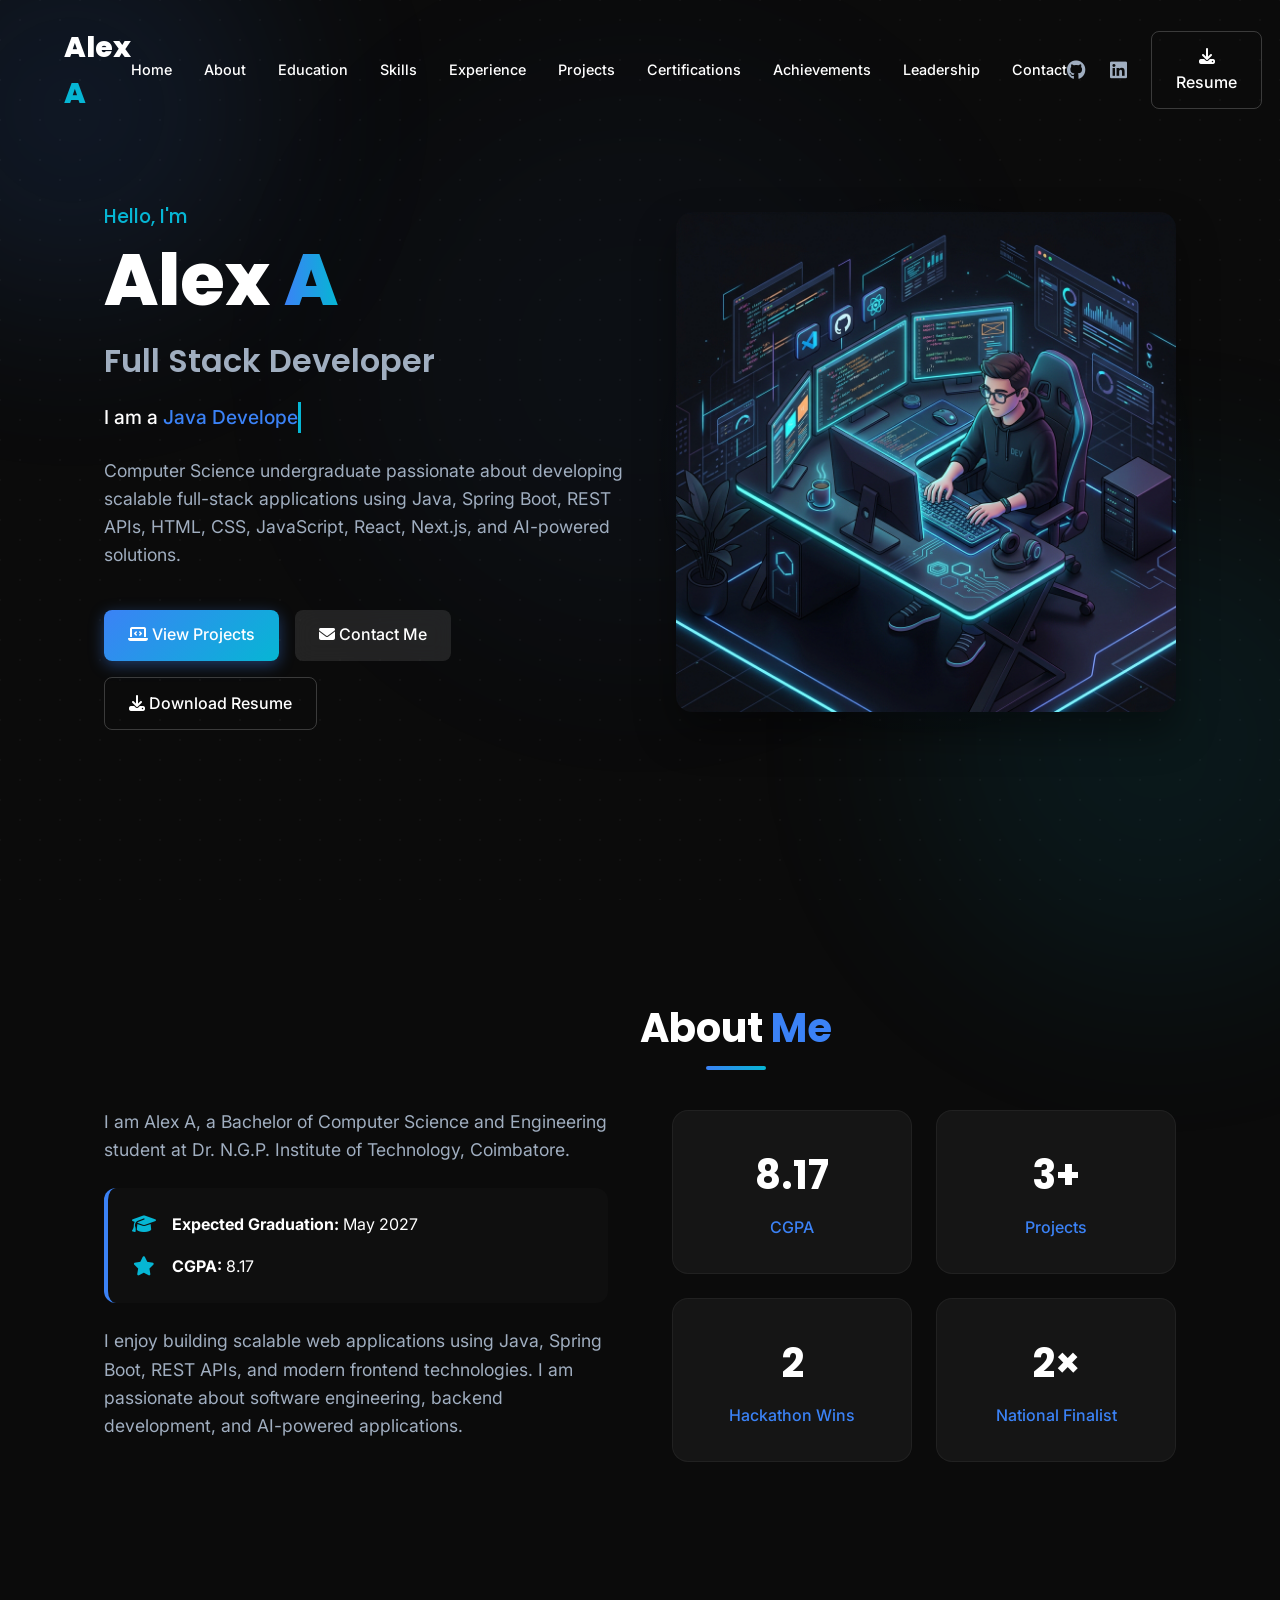
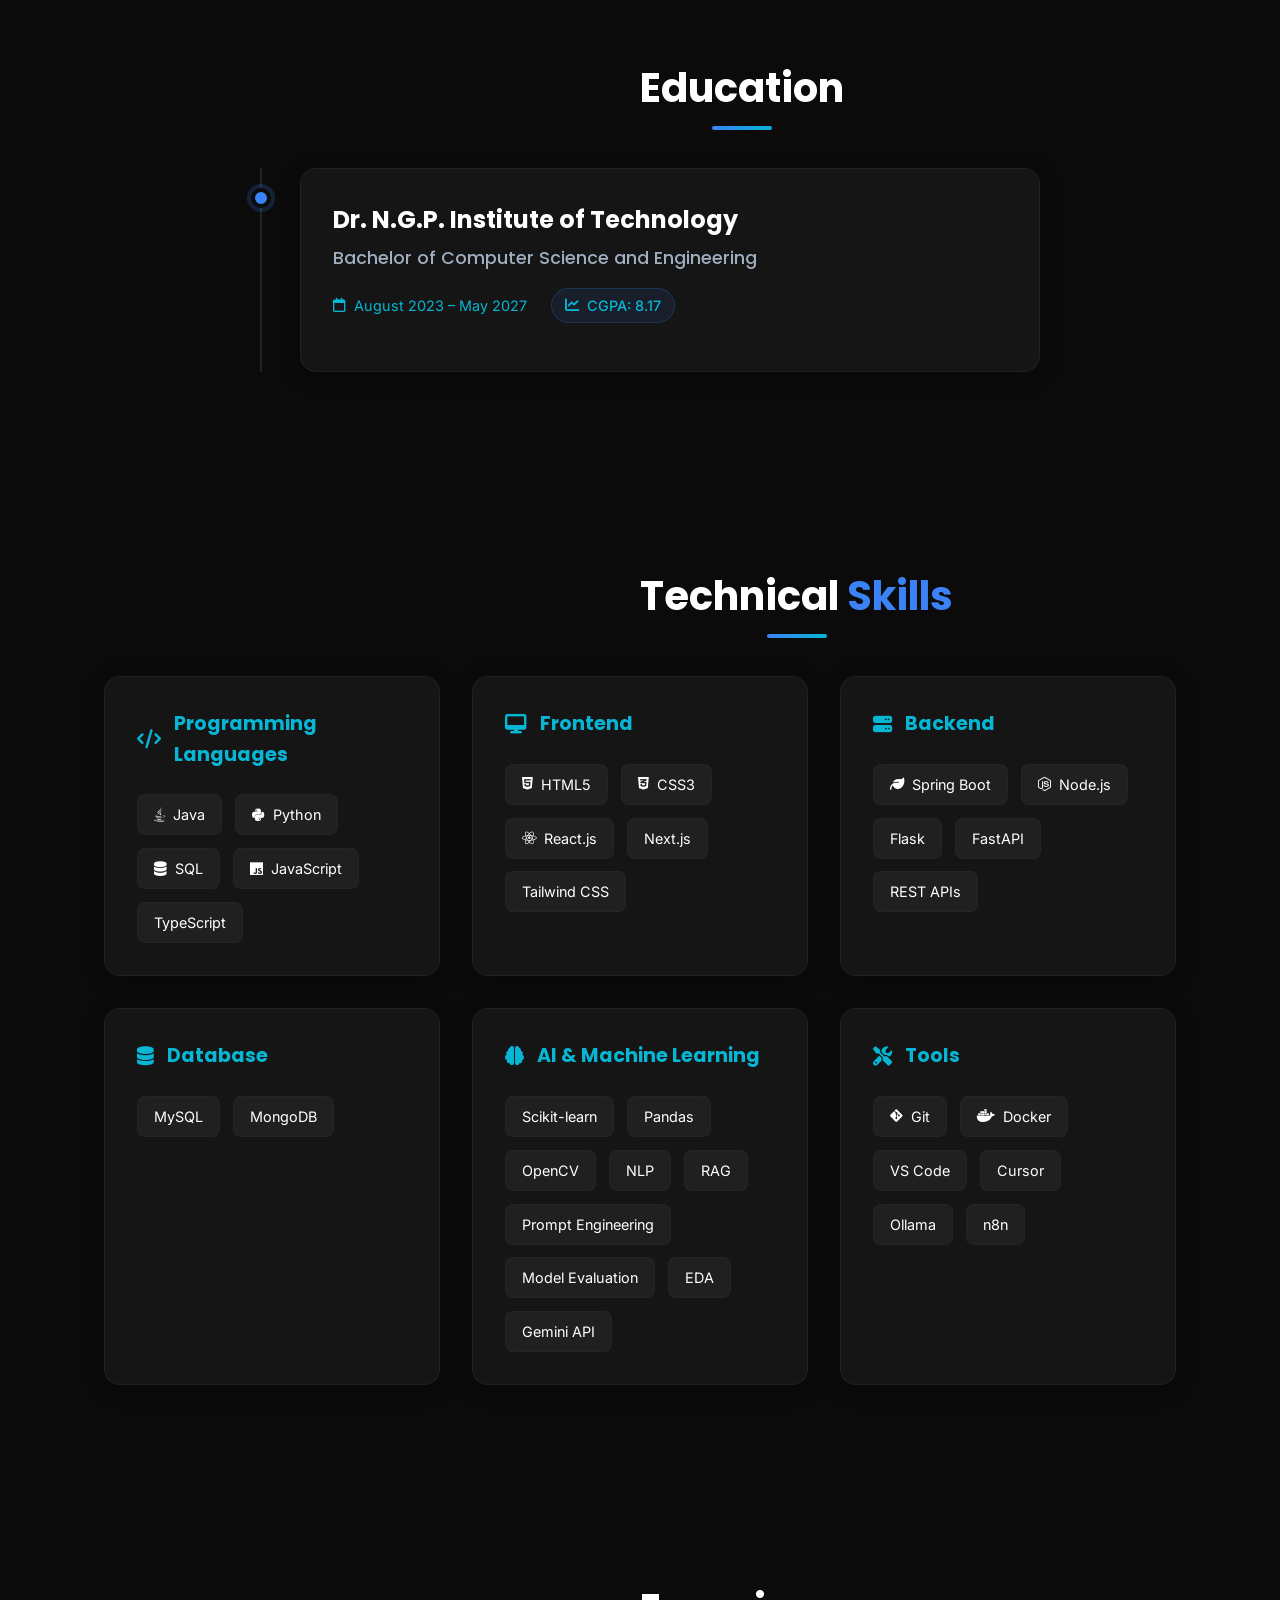
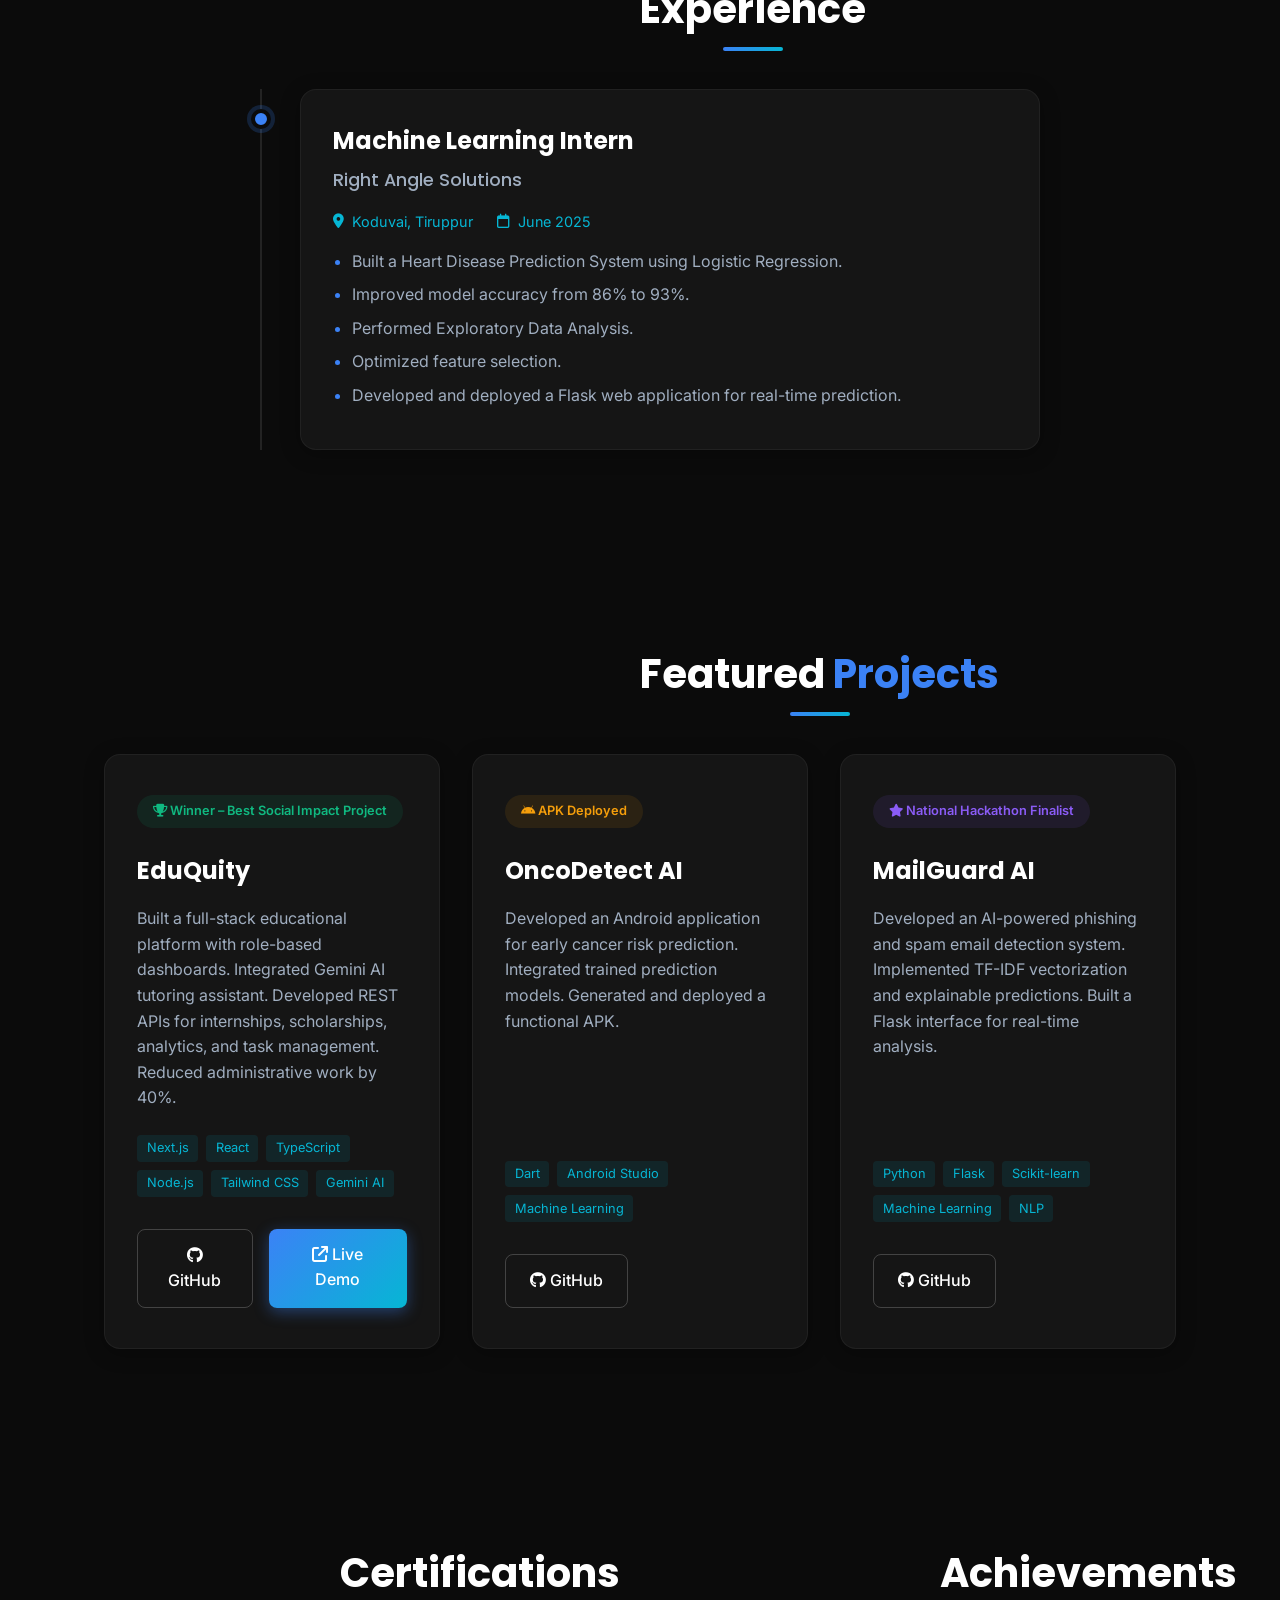
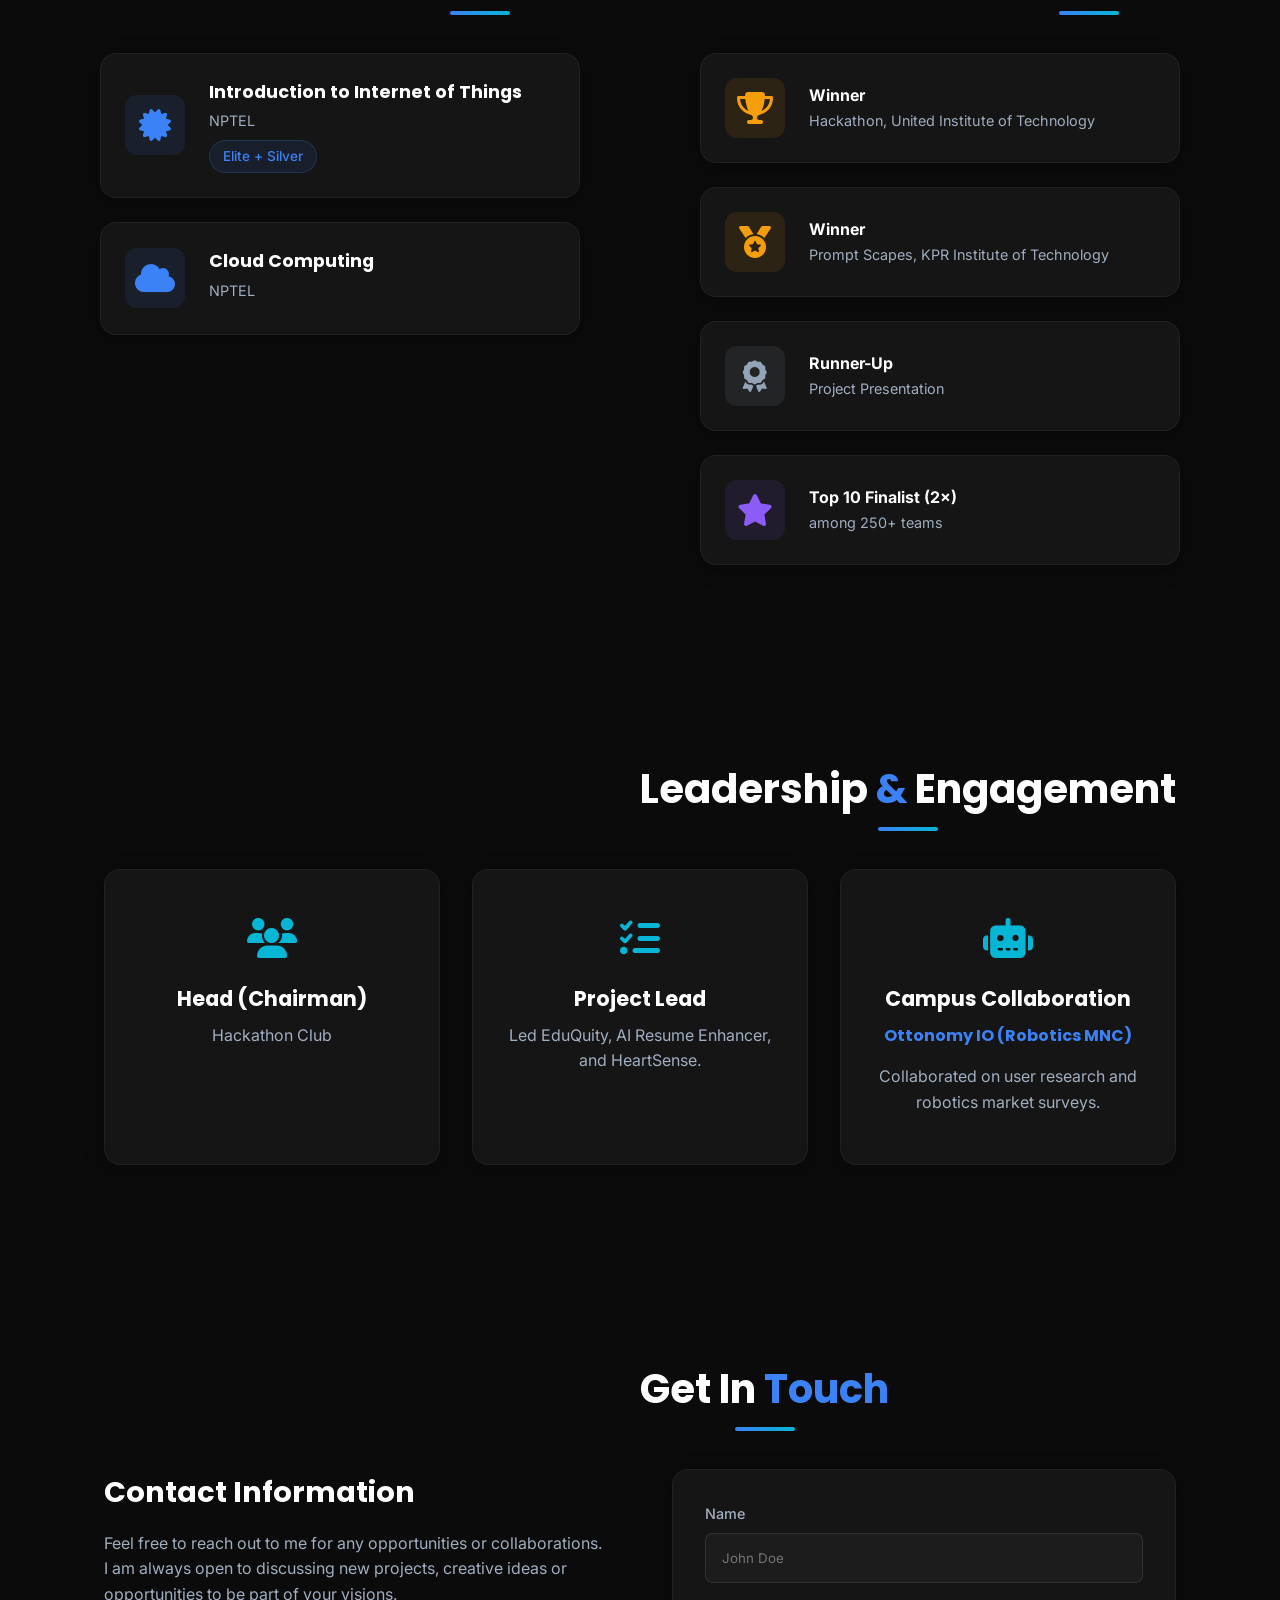
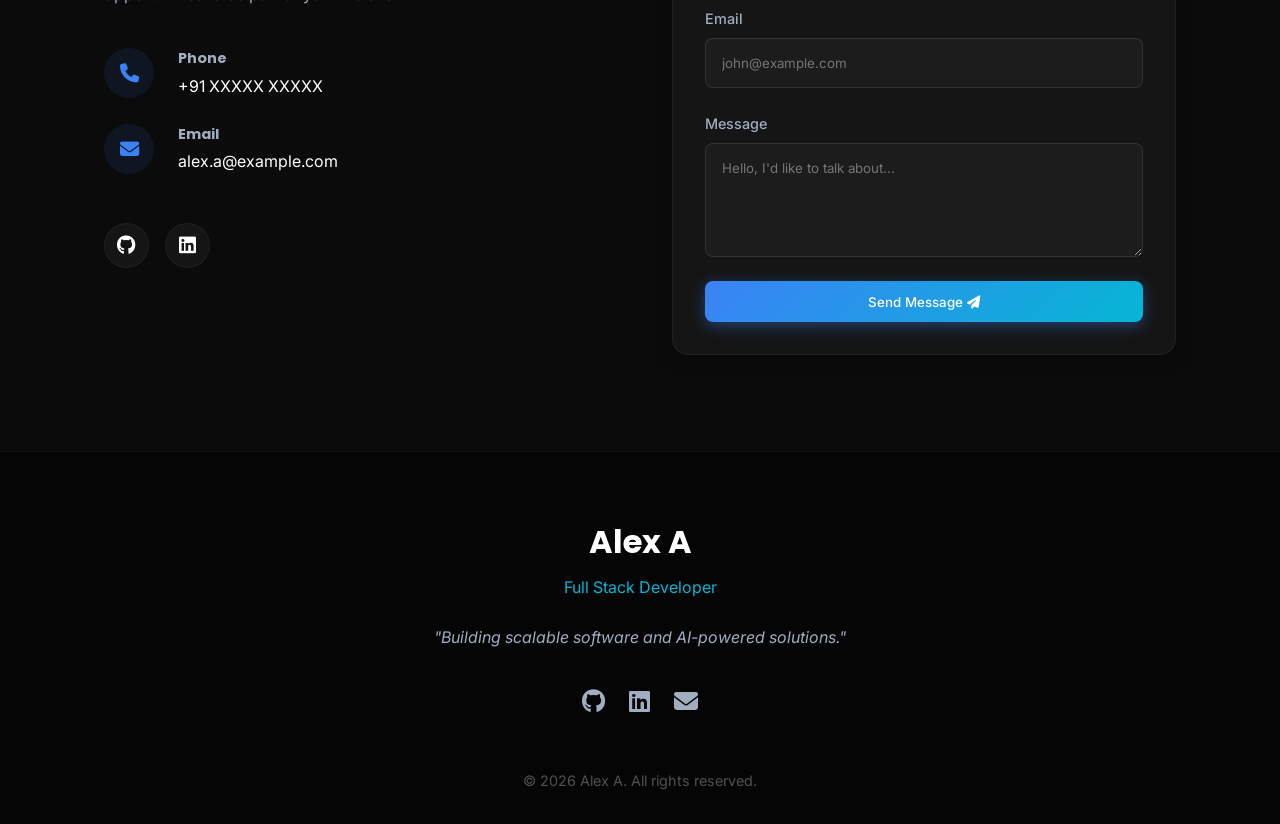
==== index.html @ 1a12ff81 "Initial commit" ====
<!DOCTYPE html>
<html lang="en">
<head>
    <meta charset="UTF-8">
    <meta name="viewport" content="width=device-width, initial-scale=1.0">
    <title>Alex A | Full Stack Developer</title>
    <!-- Google Fonts -->
    <link rel="preconnect" href="https://fonts.googleapis.com">
    <link rel="preconnect" href="https://fonts.gstatic.com" crossorigin>
    <link href="https://fonts.googleapis.com/css2?family=Inter:wght@300;400;500;600;700&family=Poppins:wght@400;500;600;700;800&display=swap" rel="stylesheet">
    <!-- Font Awesome -->
    <link rel="stylesheet" href="https://cdnjs.cloudflare.com/ajax/libs/font-awesome/6.4.0/css/all.min.css">
    <!-- Custom CSS -->
    <link rel="stylesheet" href="style.css">
</head>
<body>
    <div class="bg-pattern"></div>
    <div class="glow-circle glow-1"></div>
    <div class="glow-circle glow-2"></div>
    <div class="glow-circle glow-3"></div>

    <!-- Navigation Bar -->
    <nav class="navbar">
        <div class="nav-container">
            <a href="#home" class="logo">Alex <span>A</span></a>
            <ul class="nav-links">
                <li><a href="#home">Home</a></li>
                <li><a href="#about">About</a></li>
                <li><a href="#education">Education</a></li>
                <li><a href="#skills">Skills</a></li>
                <li><a href="#experience">Experience</a></li>
                <li><a href="#projects">Projects</a></li>
                <li><a href="#certifications">Certifications</a></li>
                <li><a href="#achievements">Achievements</a></li>
                <li><a href="#leadership">Leadership</a></li>
                <li><a href="#contact">Contact</a></li>
            </ul>
            <div class="nav-right">
                <a href="#" class="icon-link"><i class="fa-brands fa-github"></i></a>
                <a href="#" class="icon-link"><i class="fa-brands fa-linkedin"></i></a>
                <a href="#" class="btn btn-outline nav-btn"><i class="fa-solid fa-download"></i> Resume</a>
                <div class="menu-toggle"><i class="fa-solid fa-bars"></i></div>
            </div>
        </div>
    </nav>

    <!-- Mobile Menu Overlay -->
    <div class="mobile-menu">
        <div class="close-menu"><i class="fa-solid fa-xmark"></i></div>
        <ul class="mobile-links">
            <!-- populated by JS -->
        </ul>
    </div>

    <main>
        <!-- Hero Section -->
        <section id="home" class="hero">
            <div class="hero-content reveal">
                <h3 class="hero-greeting">Hello, I'm</h3>
                <h1 class="hero-name">Alex <span>A</span></h1>
                <h2 class="subtitle">Full Stack Developer</h2>
                <div class="typewriter">
                    I am a <span class="typed-text"></span><span class="cursor">&nbsp;</span>
                </div>
                <p class="intro">
                    Computer Science undergraduate passionate about developing scalable full-stack applications using Java, Spring Boot, REST APIs, HTML, CSS, JavaScript, React, Next.js, and AI-powered solutions.
                </p>
                <div class="hero-buttons">
                    <a href="#projects" class="btn btn-primary"><i class="fa-solid fa-laptop-code"></i> View Projects</a>
                    <a href="#contact" class="btn btn-secondary"><i class="fa-solid fa-envelope"></i> Contact Me</a>
                    <a href="#" class="btn btn-outline mobile-hide"><i class="fa-solid fa-download"></i> Download Resume</a>
                </div>
            </div>
            <div class="hero-image reveal reveal-right">
                <div class="img-wrapper">
                    <img src="assets/hero-illustration.png" alt="Developer Illustration">
                </div>
            </div>
        </section>

        <!-- About Me Section -->
        <section id="about" class="about">
            <h2 class="section-title reveal">About <span>Me</span></h2>
            <div class="about-container">
                <div class="about-text reveal reveal-left">
                    <p>I am Alex A, a Bachelor of Computer Science and Engineering student at Dr. N.G.P. Institute of Technology, Coimbatore.</p>
                    <div class="about-details">
                        <div class="detail-item">
                            <i class="fa-solid fa-graduation-cap"></i>
                            <div>
                                <strong>Expected Graduation:</strong>
                                <span>May 2027</span>
                            </div>
                        </div>
                        <div class="detail-item">
                            <i class="fa-solid fa-star"></i>
                            <div>
                                <strong>CGPA:</strong>
                                <span>8.17</span>
                            </div>
                        </div>
                    </div>
                    <p>I enjoy building scalable web applications using Java, Spring Boot, REST APIs, and modern frontend technologies. I am passionate about software engineering, backend development, and AI-powered applications.</p>
                </div>
                <div class="about-stats reveal reveal-right">
                    <div class="stat-card">
                        <h3>8.17</h3>
                        <p>CGPA</p>
                    </div>
                    <div class="stat-card">
                        <h3>3+</h3>
                        <p>Projects</p>
                    </div>
                    <div class="stat-card">
                        <h3>2</h3>
                        <p>Hackathon Wins</p>
                    </div>
                    <div class="stat-card">
                        <h3>2×</h3>
                        <p>National Finalist</p>
                    </div>
                </div>
            </div>
        </section>

        <!-- Education Section -->
        <section id="education" class="education">
            <h2 class="section-title reveal">Education</h2>
            <div class="timeline reveal">
                <div class="timeline-item">
                    <div class="timeline-dot"></div>
                    <div class="timeline-content card">
                        <h3>Dr. N.G.P. Institute of Technology</h3>
                        <h4>Bachelor of Computer Science and Engineering</h4>
                        <div class="timeline-meta">
                            <p class="date"><i class="fa-regular fa-calendar"></i> August 2023 – May 2027</p>
                            <p class="cgpa badge"><i class="fa-solid fa-chart-line"></i> CGPA: 8.17</p>
                        </div>
                    </div>
                </div>
            </div>
        </section>

        <!-- Skills Section -->
        <section id="skills" class="skills">
            <h2 class="section-title reveal">Technical <span>Skills</span></h2>
            <div class="skills-grid">
                <div class="skill-category card reveal">
                    <h3><i class="fa-solid fa-code"></i> Programming Languages</h3>
                    <div class="skill-tags">
                        <span><i class="fa-brands fa-java"></i> Java</span>
                        <span><i class="fa-brands fa-python"></i> Python</span>
                        <span><i class="fa-solid fa-database"></i> SQL</span>
                        <span><i class="fa-brands fa-js"></i> JavaScript</span>
                        <span>TypeScript</span>
                    </div>
                </div>
                <div class="skill-category card reveal">
                    <h3><i class="fa-solid fa-desktop"></i> Frontend</h3>
                    <div class="skill-tags">
                        <span><i class="fa-brands fa-html5"></i> HTML5</span>
                        <span><i class="fa-brands fa-css3-alt"></i> CSS3</span>
                        <span><i class="fa-brands fa-react"></i> React.js</span>
                        <span>Next.js</span>
                        <span>Tailwind CSS</span>
                    </div>
                </div>
                <div class="skill-category card reveal">
                    <h3><i class="fa-solid fa-server"></i> Backend</h3>
                    <div class="skill-tags">
                        <span><i class="fa-solid fa-leaf"></i> Spring Boot</span>
                        <span><i class="fa-brands fa-node-js"></i> Node.js</span>
                        <span>Flask</span>
                        <span>FastAPI</span>
                        <span>REST APIs</span>
                    </div>
                </div>
                <div class="skill-category card reveal">
                    <h3><i class="fa-solid fa-database"></i> Database</h3>
                    <div class="skill-tags">
                        <span>MySQL</span>
                        <span>MongoDB</span>
                    </div>
                </div>
                <div class="skill-category card reveal">
                    <h3><i class="fa-solid fa-brain"></i> AI & Machine Learning</h3>
                    <div class="skill-tags">
                        <span>Scikit-learn</span>
                        <span>Pandas</span>
                        <span>OpenCV</span>
                        <span>NLP</span>
                        <span>RAG</span>
                        <span>Prompt Engineering</span>
                        <span>Model Evaluation</span>
                        <span>EDA</span>
                        <span>Gemini API</span>
                    </div>
                </div>
                <div class="skill-category card reveal">
                    <h3><i class="fa-solid fa-screwdriver-wrench"></i> Tools</h3>
                    <div class="skill-tags">
                        <span><i class="fa-brands fa-git-alt"></i> Git</span>
                        <span><i class="fa-brands fa-docker"></i> Docker</span>
                        <span>VS Code</span>
                        <span>Cursor</span>
                        <span>Ollama</span>
                        <span>n8n</span>
                    </div>
                </div>
            </div>
        </section>

        <!-- Experience Section -->
        <section id="experience" class="experience">
            <h2 class="section-title reveal">Experience</h2>
            <div class="timeline reveal">
                <div class="timeline-item">
                    <div class="timeline-dot"></div>
                    <div class="timeline-content card">
                        <h3>Machine Learning Intern</h3>
                        <h4>Right Angle Solutions</h4>
                        <div class="timeline-meta">
                            <p class="location"><i class="fa-solid fa-location-dot"></i> Koduvai, Tiruppur</p>
                            <p class="date"><i class="fa-regular fa-calendar"></i> June 2025</p>
                        </div>
                        <ul class="responsibilities">
                            <li>Built a Heart Disease Prediction System using Logistic Regression.</li>
                            <li>Improved model accuracy from 86% to 93%.</li>
                            <li>Performed Exploratory Data Analysis.</li>
                            <li>Optimized feature selection.</li>
                            <li>Developed and deployed a Flask web application for real-time prediction.</li>
                        </ul>
                    </div>
                </div>
            </div>
        </section>

        <!-- Projects Section -->
        <section id="projects" class="projects">
            <h2 class="section-title reveal">Featured <span>Projects</span></h2>
            <div class="projects-grid">
                <!-- Project 1 -->
                <div class="project-card card reveal">
                    <div class="project-badge"><i class="fa-solid fa-trophy"></i> Winner – Best Social Impact Project</div>
                    <div class="project-content">
                        <h3>EduQuity</h3>
                        <p class="project-desc">Built a full-stack educational platform with role-based dashboards. Integrated Gemini AI tutoring assistant. Developed REST APIs for internships, scholarships, analytics, and task management. Reduced administrative work by 40%.</p>
                        <div class="tech-stack">
                            <span>Next.js</span><span>React</span><span>TypeScript</span><span>Node.js</span><span>Tailwind CSS</span><span>Gemini AI</span>
                        </div>
                        <div class="project-links">
                            <a href="#" class="btn btn-outline"><i class="fa-brands fa-github"></i> GitHub</a>
                            <a href="#" class="btn btn-primary"><i class="fa-solid fa-arrow-up-right-from-square"></i> Live Demo</a>
                        </div>
                    </div>
                </div>
                <!-- Project 2 -->
                <div class="project-card card reveal">
                    <div class="project-badge badge-alt"><i class="fa-brands fa-android"></i> APK Deployed</div>
                    <div class="project-content">
                        <h3>OncoDetect AI</h3>
                        <p class="project-desc">Developed an Android application for early cancer risk prediction. Integrated trained prediction models. Generated and deployed a functional APK.</p>
                        <div class="tech-stack">
                            <span>Dart</span><span>Android Studio</span><span>Machine Learning</span>
                        </div>
                        <div class="project-links">
                            <a href="#" class="btn btn-outline"><i class="fa-brands fa-github"></i> GitHub</a>
                        </div>
                    </div>
                </div>
                <!-- Project 3 -->
                <div class="project-card card reveal">
                    <div class="project-badge badge-alt2"><i class="fa-solid fa-star"></i> National Hackathon Finalist</div>
                    <div class="project-content">
                        <h3>MailGuard AI</h3>
                        <p class="project-desc">Developed an AI-powered phishing and spam email detection system. Implemented TF-IDF vectorization and explainable predictions. Built a Flask interface for real-time analysis.</p>
                        <div class="tech-stack">
                            <span>Python</span><span>Flask</span><span>Scikit-learn</span><span>Machine Learning</span><span>NLP</span>
                        </div>
                        <div class="project-links">
                            <a href="#" class="btn btn-outline"><i class="fa-brands fa-github"></i> GitHub</a>
                        </div>
                    </div>
                </div>
            </div>
        </section>

        <div class="two-col-section">
            <!-- Certifications Section -->
            <section id="certifications" class="certifications half-width">
                <h2 class="section-title reveal">Certifications</h2>
                <div class="cert-list reveal">
                    <div class="cert-card card">
                        <i class="fa-solid fa-certificate cert-icon"></i>
                        <div class="cert-info">
                            <h3>Introduction to Internet of Things</h3>
                            <p>NPTEL</p>
                            <span class="badge badge-silver">Elite + Silver</span>
                        </div>
                    </div>
                    <div class="cert-card card">
                        <i class="fa-solid fa-cloud cert-icon"></i>
                        <div class="cert-info">
                            <h3>Cloud Computing</h3>
                            <p>NPTEL</p>
                        </div>
                    </div>
                </div>
            </section>

            <!-- Achievements Section -->
            <section id="achievements" class="achievements half-width">
                <h2 class="section-title reveal">Achievements</h2>
                <div class="achieve-list reveal">
                    <div class="achieve-item card">
                        <i class="fa-solid fa-trophy achieve-icon win"></i>
                        <div>
                            <p><strong>Winner</strong></p>
                            <p class="text-sm">Hackathon, United Institute of Technology</p>
                        </div>
                    </div>
                    <div class="achieve-item card">
                        <i class="fa-solid fa-medal achieve-icon win"></i>
                        <div>
                            <p><strong>Winner</strong></p>
                            <p class="text-sm">Prompt Scapes, KPR Institute of Technology</p>
                        </div>
                    </div>
                    <div class="achieve-item card">
                        <i class="fa-solid fa-award achieve-icon runner"></i>
                        <div>
                            <p><strong>Runner-Up</strong></p>
                            <p class="text-sm">Project Presentation</p>
                        </div>
                    </div>
                    <div class="achieve-item card">
                        <i class="fa-solid fa-star achieve-icon finalist"></i>
                        <div>
                            <p><strong>Top 10 Finalist (2×)</strong></p>
                            <p class="text-sm">among 250+ teams</p>
                        </div>
                    </div>
                </div>
            </section>
        </div>

        <!-- Leadership Section -->
        <section id="leadership" class="leadership">
            <h2 class="section-title reveal">Leadership <span>&</span> Engagement</h2>
            <div class="leadership-grid">
                <div class="lead-card card reveal">
                    <i class="fa-solid fa-users lead-icon"></i>
                    <h3>Head (Chairman)</h3>
                    <p>Hackathon Club</p>
                </div>
                <div class="lead-card card reveal">
                    <i class="fa-solid fa-list-check lead-icon"></i>
                    <h3>Project Lead</h3>
                    <p>Led EduQuity, AI Resume Enhancer, and HeartSense.</p>
                </div>
                <div class="lead-card card reveal">
                    <i class="fa-solid fa-robot lead-icon"></i>
                    <h3>Campus Collaboration</h3>
                    <h4>Ottonomy IO (Robotics MNC)</h4>
                    <p>Collaborated on user research and robotics market surveys.</p>
                </div>
            </div>
        </section>

        <!-- Contact Section -->
        <section id="contact" class="contact">
            <h2 class="section-title reveal">Get In <span>Touch</span></h2>
            <div class="contact-container">
                <div class="contact-info reveal reveal-left">
                    <h3>Contact Information</h3>
                    <p>Feel free to reach out to me for any opportunities or collaborations. I am always open to discussing new projects, creative ideas or opportunities to be part of your visions.</p>
                    <div class="info-item">
                        <div class="info-icon"><i class="fa-solid fa-phone"></i></div>
                        <div>
                            <h4>Phone</h4>
                            <span>+91 XXXXX XXXXX</span>
                        </div>
                    </div>
                    <div class="info-item">
                        <div class="info-icon"><i class="fa-solid fa-envelope"></i></div>
                        <div>
                            <h4>Email</h4>
                            <span>alex.a@example.com</span>
                        </div>
                    </div>
                    <div class="contact-socials">
                        <a href="#" class="social-btn"><i class="fa-brands fa-github"></i></a>
                        <a href="#" class="social-btn"><i class="fa-brands fa-linkedin"></i></a>
                    </div>
                </div>
                <div class="contact-form-container card reveal reveal-right">
                    <form class="contact-form">
                        <div class="form-group">
                            <label for="name">Name</label>
                            <input type="text" id="name" required placeholder="John Doe">
                        </div>
                        <div class="form-group">
                            <label for="email">Email</label>
                            <input type="email" id="email" required placeholder="john@example.com">
                        </div>
                        <div class="form-group">
                            <label for="message">Message</label>
                            <textarea id="message" rows="5" required placeholder="Hello, I'd like to talk about..."></textarea>
                        </div>
                        <button type="submit" class="btn btn-primary btn-submit" style="width: 100%;">Send Message <i class="fa-solid fa-paper-plane"></i></button>
                    </form>
                </div>
            </div>
        </section>
    </main>

    <!-- Footer -->
    <footer>
        <div class="footer-content">
            <h3>Alex A</h3>
            <p class="footer-subtitle">Full Stack Developer</p>
            <p class="footer-quote">"Building scalable software and AI-powered solutions."</p>
            <div class="footer-socials">
                <a href="#"><i class="fa-brands fa-github"></i></a>
                <a href="#"><i class="fa-brands fa-linkedin"></i></a>
                <a href="#"><i class="fa-solid fa-envelope"></i></a>
            </div>
            <p class="copyright">&copy; 2026 Alex A. All rights reserved.</p>
        </div>
    </footer>

    <script src="script.js"></script>
</body>
</html>
---- style.css ----
/* style.css */
:root {
    --bg-dark: #0B0B0B;
    --bg-card: #151515;
    --bg-glass: rgba(21, 21, 21, 0.7);
    --text-primary: #FFFFFF;
    --text-secondary: #A0AEC0;
    --accent-blue: #3B82F6;
    --accent-blue-hover: #2563EB;
    --accent-cyan: #06B6D4;
    --accent-cyan-hover: #0891B2;
    --card-radius: 16px;
    --transition: all 0.3s ease;
}

* {
    margin: 0;
    padding: 0;
    box-sizing: border-box;
}

html {
    scroll-behavior: smooth;
    font-family: 'Inter', sans-serif;
}

body {
    background-color: var(--bg-dark);
    color: var(--text-primary);
    overflow-x: hidden;
    line-height: 1.6;
}

h1, h2, h3, h4, h5, h6 {
    font-family: 'Poppins', sans-serif;
}

a {
    text-decoration: none;
    color: inherit;
    transition: var(--transition);
}

ul {
    list-style: none;
}

/* Background Patterns & Glows */
.bg-pattern {
    position: fixed;
    top: 0;
    left: 0;
    width: 100vw;
    height: 100vh;
    background-image: 
        radial-gradient(rgba(255, 255, 255, 0.03) 1px, transparent 1px),
        radial-gradient(rgba(255, 255, 255, 0.03) 1px, transparent 1px);
    background-size: 40px 40px;
    background-position: 0 0, 20px 20px;
    z-index: -2;
    pointer-events: none;
}

.glow-circle {
    position: fixed;
    border-radius: 50%;
    filter: blur(100px);
    z-index: -1;
    pointer-events: none;
    opacity: 0.4;
}

.glow-1 {
    top: -10%;
    left: -10%;
    width: 400px;
    height: 400px;
    background-color: rgba(59, 130, 246, 0.3);
}

.glow-2 {
    bottom: -10%;
    right: -10%;
    width: 500px;
    height: 500px;
    background-color: rgba(6, 182, 212, 0.2);
}

.glow-3 {
    top: 40%;
    left: 50%;
    transform: translate(-50%, -50%);
    width: 600px;
    height: 600px;
    background-color: rgba(59, 130, 246, 0.1);
}

/* Common Classes */
.card {
    background: var(--bg-card);
    border-radius: var(--card-radius);
    padding: 2rem;
    box-shadow: 0 4px 20px rgba(0, 0, 0, 0.3);
    border: 1px solid rgba(255, 255, 255, 0.05);
    transition: var(--transition);
}

.card:hover {
    transform: translateY(-5px);
    border-color: rgba(59, 130, 246, 0.3);
    box-shadow: 0 10px 30px rgba(0, 0, 0, 0.5);
}

.section-title {
    font-size: 2.5rem;
    font-weight: 700;
    margin-bottom: 3rem;
    text-align: center;
    position: relative;
    display: inline-block;
    left: 50%;
    transform: translateX(-50%);
}

.section-title span {
    color: var(--accent-blue);
}

.section-title::after {
    content: '';
    position: absolute;
    bottom: -10px;
    left: 50%;
    transform: translateX(-50%);
    width: 60px;
    height: 4px;
    background: linear-gradient(90deg, var(--accent-blue), var(--accent-cyan));
    border-radius: 2px;
}

section {
    padding: 6rem 5%;
    max-width: 1200px;
    margin: 0 auto;
}

/* Buttons */
.btn {
    display: inline-block;
    padding: 0.8rem 1.5rem;
    border-radius: 8px;
    font-weight: 500;
    font-family: 'Inter', sans-serif;
    cursor: pointer;
    transition: var(--transition);
    border: none;
    outline: none;
    text-align: center;
}

.btn-primary {
    background: linear-gradient(135deg, var(--accent-blue), var(--accent-cyan));
    color: white;
    box-shadow: 0 4px 15px rgba(59, 130, 246, 0.4);
}

.btn-primary:hover {
    background: linear-gradient(135deg, var(--accent-blue-hover), var(--accent-cyan-hover));
    transform: translateY(-2px);
    box-shadow: 0 6px 20px rgba(59, 130, 246, 0.6);
}

.btn-secondary {
    background: rgba(255, 255, 255, 0.1);
    color: white;
    backdrop-filter: blur(10px);
}

.btn-secondary:hover {
    background: rgba(255, 255, 255, 0.2);
    transform: translateY(-2px);
}

.btn-outline {
    background: transparent;
    border: 1px solid rgba(255, 255, 255, 0.2);
    color: white;
}

.btn-outline:hover {
    border-color: var(--accent-blue);
    color: var(--accent-blue);
}

.badge {
    display: inline-block;
    padding: 0.3rem 0.8rem;
    border-radius: 20px;
    font-size: 0.85rem;
    font-weight: 500;
    background: rgba(59, 130, 246, 0.1);
    color: var(--accent-blue);
    border: 1px solid rgba(59, 130, 246, 0.2);
}

/* Navbar */
.navbar {
    position: fixed;
    top: 0;
    width: 100%;
    padding: 1.5rem 5%;
    z-index: 1000;
    transition: var(--transition);
}

.navbar.scrolled {
    background: var(--bg-glass);
    backdrop-filter: blur(10px);
    padding: 1rem 5%;
    border-bottom: 1px solid rgba(255, 255, 255, 0.05);
}

.nav-container {
    max-width: 1200px;
    margin: 0 auto;
    display: flex;
    justify-content: space-between;
    align-items: center;
}

.logo {
    font-size: 1.8rem;
    font-weight: 800;
    font-family: 'Poppins', sans-serif;
}

.logo span {
    color: var(--accent-cyan);
}

.nav-links {
    display: flex;
    gap: 2rem;
}

.nav-links a {
    font-size: 0.9rem;
    font-weight: 500;
    position: relative;
    padding-bottom: 5px;
}

.nav-links a::after {
    content: '';
    position: absolute;
    bottom: 0;
    left: 0;
    width: 0;
    height: 2px;
    background: var(--accent-blue);
    transition: var(--transition);
}

.nav-links a:hover::after {
    width: 100%;
}

.nav-right {
    display: flex;
    align-items: center;
    gap: 1.5rem;
}

.icon-link {
    font-size: 1.2rem;
    color: var(--text-secondary);
}

.icon-link:hover {
    color: var(--text-primary);
}

.menu-toggle {
    display: none;
    font-size: 1.5rem;
    cursor: pointer;
}

.mobile-menu {
    position: fixed;
    top: 0;
    right: -100%;
    width: 300px;
    height: 100vh;
    background: var(--bg-card);
    z-index: 2000;
    padding: 2rem;
    transition: var(--transition);
    border-left: 1px solid rgba(255, 255, 255, 0.05);
    box-shadow: -10px 0 30px rgba(0, 0, 0, 0.5);
}

.mobile-menu.active {
    right: 0;
}

.close-menu {
    font-size: 1.5rem;
    cursor: pointer;
    text-align: right;
    margin-bottom: 2rem;
}

.mobile-links {
    display: flex;
    flex-direction: column;
    gap: 1.5rem;
}

/* Hero Section */
.hero {
    min-height: 100vh;
    display: flex;
    align-items: center;
    justify-content: space-between;
    gap: 2rem;
    padding-top: 8rem;
}

.hero-content {
    flex: 1;
}

.hero-greeting {
    color: var(--accent-cyan);
    font-weight: 500;
    margin-bottom: 0.5rem;
}

.hero-name {
    font-size: 4.5rem;
    font-weight: 800;
    line-height: 1.1;
    margin-bottom: 1rem;
}

.hero-name span {
    background: linear-gradient(90deg, var(--accent-blue), var(--accent-cyan));
    -webkit-background-clip: text;
    -webkit-text-fill-color: transparent;
}

.subtitle {
    font-size: 2rem;
    font-weight: 600;
    color: var(--text-secondary);
    margin-bottom: 1rem;
}

.typewriter {
    font-size: 1.2rem;
    margin-bottom: 1.5rem;
    font-weight: 500;
}

.typed-text {
    color: var(--accent-blue);
}

.cursor {
    display: inline-block;
    width: 3px;
    background-color: var(--accent-cyan);
    animation: blink 1s infinite;
}

.cursor.typing {
    animation: none;
}

@keyframes blink {
    0% { background-color: var(--accent-cyan); }
    49% { background-color: var(--accent-cyan); }
    50% { background-color: transparent; }
    99% { background-color: transparent; }
    100% { background-color: var(--accent-cyan); }
}

.intro {
    color: var(--text-secondary);
    font-size: 1.1rem;
    max-width: 600px;
    margin-bottom: 2.5rem;
}

.hero-buttons {
    display: flex;
    gap: 1rem;
    flex-wrap: wrap;
}

.hero-image {
    flex: 1;
    display: flex;
    justify-content: flex-end;
}

.img-wrapper {
    position: relative;
    width: 100%;
    max-width: 500px;
    animation: float 6s ease-in-out infinite;
}

.img-wrapper::before {
    content: '';
    position: absolute;
    inset: -20px;
    background: radial-gradient(circle, rgba(59, 130, 246, 0.2) 0%, transparent 70%);
    z-index: -1;
    border-radius: 50%;
}

.img-wrapper img {
    width: 100%;
    border-radius: var(--card-radius);
    box-shadow: 0 20px 40px rgba(0, 0, 0, 0.4);
}

@keyframes float {
    0% { transform: translateY(0px); }
    50% { transform: translateY(-20px); }
    100% { transform: translateY(0px); }
}

/* About Section */
.about-container {
    display: grid;
    grid-template-columns: 1fr 1fr;
    gap: 4rem;
    align-items: center;
}

.about-text p {
    color: var(--text-secondary);
    margin-bottom: 1.5rem;
    font-size: 1.1rem;
}

.about-details {
    display: flex;
    flex-direction: column;
    gap: 1rem;
    margin-bottom: 1.5rem;
    background: rgba(255, 255, 255, 0.02);
    padding: 1.5rem;
    border-radius: 12px;
    border-left: 4px solid var(--accent-blue);
}

.detail-item {
    display: flex;
    align-items: center;
    gap: 1rem;
}

.detail-item i {
    color: var(--accent-cyan);
    font-size: 1.2rem;
    width: 24px;
    text-align: center;
}

.about-stats {
    display: grid;
    grid-template-columns: 1fr 1fr;
    gap: 1.5rem;
}

.stat-card {
    background: var(--bg-card);
    padding: 2rem;
    border-radius: var(--card-radius);
    text-align: center;
    border: 1px solid rgba(255, 255, 255, 0.05);
    transition: var(--transition);
}

.stat-card:hover {
    transform: translateY(-5px);
    border-color: rgba(6, 182, 212, 0.3);
    background: linear-gradient(180deg, rgba(21, 21, 21, 1) 0%, rgba(6, 182, 212, 0.05) 100%);
}

.stat-card h3 {
    font-size: 2.5rem;
    font-weight: 700;
    color: var(--text-primary);
    margin-bottom: 0.5rem;
}

.stat-card p {
    color: var(--accent-blue);
    font-weight: 500;
}

/* Timeline (Education & Experience) */
.timeline {
    position: relative;
    max-width: 800px;
    margin: 0 auto;
}

.timeline::before {
    content: '';
    position: absolute;
    top: 0;
    left: 20px;
    height: 100%;
    width: 2px;
    background: rgba(255, 255, 255, 0.1);
}

.timeline-item {
    position: relative;
    padding-left: 60px;
    margin-bottom: 2.5rem;
}

.timeline-item:last-child {
    margin-bottom: 0;
}

.timeline-dot {
    position: absolute;
    top: 20px;
    left: 11px;
    width: 20px;
    height: 20px;
    border-radius: 50%;
    background: var(--accent-blue);
    border: 4px solid var(--bg-dark);
    box-shadow: 0 0 0 4px rgba(59, 130, 246, 0.2);
}

.timeline-content h3 {
    font-size: 1.5rem;
    color: var(--text-primary);
    margin-bottom: 0.3rem;
}

.timeline-content h4 {
    font-size: 1.1rem;
    color: var(--text-secondary);
    font-weight: 500;
    margin-bottom: 1rem;
}

.timeline-meta {
    display: flex;
    gap: 1.5rem;
    margin-bottom: 1rem;
    flex-wrap: wrap;
}

.timeline-meta p {
    color: var(--accent-cyan);
    font-size: 0.9rem;
    display: flex;
    align-items: center;
    gap: 0.5rem;
}

.responsibilities {
    padding-left: 1.2rem;
    color: var(--text-secondary);
}

.responsibilities li {
    margin-bottom: 0.5rem;
    position: relative;
    list-style-type: disc;
}

.responsibilities li::marker {
    color: var(--accent-blue);
}

/* Skills */
.skills-grid {
    display: grid;
    grid-template-columns: repeat(auto-fit, minmax(300px, 1fr));
    gap: 2rem;
}

.skill-category h3 {
    font-size: 1.2rem;
    margin-bottom: 1.5rem;
    display: flex;
    align-items: center;
    gap: 0.8rem;
    color: var(--accent-cyan);
}

.skill-tags {
    display: flex;
    flex-wrap: wrap;
    gap: 0.8rem;
}

.skill-tags span {
    background: rgba(255, 255, 255, 0.05);
    padding: 0.5rem 1rem;
    border-radius: 8px;
    font-size: 0.9rem;
    transition: var(--transition);
    border: 1px solid rgba(255, 255, 255, 0.02);
    display: flex;
    align-items: center;
    gap: 0.5rem;
}

.skill-tags span:hover {
    background: rgba(59, 130, 246, 0.1);
    border-color: rgba(59, 130, 246, 0.3);
    transform: translateY(-2px);
    color: var(--text-primary);
}

/* Projects */
.projects-grid {
    display: grid;
    grid-template-columns: repeat(auto-fit, minmax(320px, 1fr));
    gap: 2rem;
}

.project-card {
    display: flex;
    flex-direction: column;
    padding: 2.5rem 2rem;
    position: relative;
    overflow: hidden;
}

.project-card::before {
    content: '';
    position: absolute;
    top: 0;
    left: 0;
    width: 100%;
    height: 4px;
    background: linear-gradient(90deg, var(--accent-blue), var(--accent-cyan));
    transform: scaleX(0);
    transform-origin: left;
    transition: transform 0.4s ease;
}

.project-card:hover::before {
    transform: scaleX(1);
}

.project-badge {
    display: inline-block;
    padding: 0.4rem 1rem;
    background: rgba(16, 185, 129, 0.1);
    color: #10B981;
    border-radius: 20px;
    font-size: 0.8rem;
    font-weight: 600;
    margin-bottom: 1.5rem;
    align-self: flex-start;
}

.badge-alt {
    background: rgba(245, 158, 11, 0.1);
    color: #F59E0B;
}

.badge-alt2 {
    background: rgba(139, 92, 246, 0.1);
    color: #8B5CF6;
}

.project-content {
    flex: 1;
    display: flex;
    flex-direction: column;
}

.project-content h3 {
    font-size: 1.5rem;
    margin-bottom: 1rem;
}

.project-desc {
    color: var(--text-secondary);
    margin-bottom: 1.5rem;
    flex: 1;
}

.tech-stack {
    display: flex;
    flex-wrap: wrap;
    gap: 0.5rem;
    margin-bottom: 2rem;
}

.tech-stack span {
    font-size: 0.8rem;
    color: var(--accent-cyan);
    background: rgba(6, 182, 212, 0.1);
    padding: 0.2rem 0.6rem;
    border-radius: 4px;
}

.project-links {
    display: flex;
    gap: 1rem;
}

/* Two Column Section */
.two-col-section {
    display: flex;
    flex-wrap: wrap;
    max-width: 1200px;
    margin: 0 auto;
}

.half-width {
    flex: 1;
    min-width: 300px;
}

.cert-list, .achieve-list {
    display: flex;
    flex-direction: column;
    gap: 1.5rem;
}

.cert-card, .achieve-item {
    display: flex;
    align-items: center;
    gap: 1.5rem;
    padding: 1.5rem;
}

.cert-icon, .achieve-icon {
    font-size: 2rem;
    width: 60px;
    height: 60px;
    display: flex;
    align-items: center;
    justify-content: center;
    border-radius: 12px;
    background: rgba(255, 255, 255, 0.03);
}

.cert-icon {
    color: var(--accent-blue);
    background: rgba(59, 130, 246, 0.1);
}

.win { color: #F59E0B; background: rgba(245, 158, 11, 0.1); }
.runner { color: #94A3B8; background: rgba(148, 163, 184, 0.1); }
.finalist { color: #8B5CF6; background: rgba(139, 92, 246, 0.1); }

.cert-info h3 {
    font-size: 1.1rem;
    margin-bottom: 0.2rem;
}

.cert-info p {
    color: var(--text-secondary);
    font-size: 0.9rem;
    margin-bottom: 0.5rem;
}

.text-sm {
    font-size: 0.9rem;
    color: var(--text-secondary);
}

/* Leadership */
.leadership-grid {
    display: grid;
    grid-template-columns: repeat(auto-fit, minmax(280px, 1fr));
    gap: 2rem;
}

.lead-card {
    text-align: center;
    padding: 3rem 2rem;
}

.lead-icon {
    font-size: 2.5rem;
    color: var(--accent-cyan);
    margin-bottom: 1.5rem;
}

.lead-card h3 {
    font-size: 1.3rem;
    margin-bottom: 0.5rem;
}

.lead-card h4 {
    font-size: 1rem;
    color: var(--accent-blue);
    margin-bottom: 1rem;
}

.lead-card p {
    color: var(--text-secondary);
}

/* Contact */
.contact-container {
    display: grid;
    grid-template-columns: 1fr 1fr;
    gap: 4rem;
}

.contact-info h3 {
    font-size: 1.8rem;
    margin-bottom: 1rem;
}

.contact-info > p {
    color: var(--text-secondary);
    margin-bottom: 2.5rem;
}

.info-item {
    display: flex;
    align-items: center;
    gap: 1.5rem;
    margin-bottom: 1.5rem;
}

.info-icon {
    width: 50px;
    height: 50px;
    border-radius: 50%;
    background: rgba(59, 130, 246, 0.1);
    color: var(--accent-blue);
    display: flex;
    align-items: center;
    justify-content: center;
    font-size: 1.2rem;
}

.info-item h4 {
    font-size: 0.9rem;
    color: var(--text-secondary);
    margin-bottom: 0.2rem;
}

.contact-socials {
    display: flex;
    gap: 1rem;
    margin-top: 3rem;
}

.social-btn {
    width: 45px;
    height: 45px;
    border-radius: 50%;
    background: var(--bg-card);
    display: flex;
    align-items: center;
    justify-content: center;
    font-size: 1.2rem;
    border: 1px solid rgba(255, 255, 255, 0.05);
}

.social-btn:hover {
    background: var(--accent-blue);
    color: white;
    transform: translateY(-3px);
}

.contact-form {
    display: flex;
    flex-direction: column;
    gap: 1.5rem;
}

.form-group {
    display: flex;
    flex-direction: column;
    gap: 0.5rem;
}

.form-group label {
    font-size: 0.9rem;
    font-weight: 500;
    color: var(--text-secondary);
}

.form-group input, .form-group textarea {
    background: rgba(255, 255, 255, 0.03);
    border: 1px solid rgba(255, 255, 255, 0.1);
    padding: 1rem;
    border-radius: 8px;
    color: var(--text-primary);
    font-family: 'Inter', sans-serif;
    transition: var(--transition);
}

.form-group input:focus, .form-group textarea:focus {
    outline: none;
    border-color: var(--accent-blue);
    background: rgba(255, 255, 255, 0.05);
}

/* Footer */
footer {
    background: #050505;
    padding: 4rem 5% 2rem;
    text-align: center;
    border-top: 1px solid rgba(255, 255, 255, 0.05);
}

.footer-content h3 {
    font-size: 2rem;
    margin-bottom: 0.5rem;
}

.footer-subtitle {
    color: var(--accent-cyan);
    margin-bottom: 1.5rem;
}

.footer-quote {
    color: var(--text-secondary);
    font-style: italic;
    margin-bottom: 2rem;
}

.footer-socials {
    display: flex;
    justify-content: center;
    gap: 1.5rem;
    margin-bottom: 3rem;
}

.footer-socials a {
    font-size: 1.5rem;
    color: var(--text-secondary);
}

.footer-socials a:hover {
    color: var(--accent-blue);
    transform: translateY(-3px);
}

.copyright {
    color: rgba(255, 255, 255, 0.3);
    font-size: 0.9rem;
}

/* Animations */
.reveal {
    opacity: 0;
    transform: translateY(30px);
    transition: all 0.8s ease-out;
}

.reveal.active {
    opacity: 1;
    transform: translateY(0);
}

.reveal-left {
    transform: translateX(-50px);
}

.reveal-left.active {
    transform: translateX(0);
}

.reveal-right {
    transform: translateX(50px);
}

.reveal-right.active {
    transform: translateX(0);
}

/* Responsive */
@media (max-width: 1024px) {
    .hero {
        flex-direction: column-reverse;
        text-align: center;
        justify-content: center;
        padding-top: 120px;
    }
    
    .hero-content {
        display: flex;
        flex-direction: column;
        align-items: center;
    }
    
    .intro {
        margin: 0 auto 2.5rem;
    }

    .about-container {
        grid-template-columns: 1fr;
    }

    .contact-container {
        grid-template-columns: 1fr;
    }

    .two-col-section {
        flex-direction: column;
    }
}

@media (max-width: 768px) {
    .nav-links, .nav-btn {
        display: none;
    }

    .menu-toggle {
        display: block;
    }
    
    section {
        padding: 4rem 5%;
    }

    .hero-name {
        font-size: 3rem;
    }

    .mobile-hide {
        display: none;
    }
}

@media (max-width: 480px) {
    .hero-name {
        font-size: 2.5rem;
    }
    
    .subtitle {
        font-size: 1.5rem;
    }

    .stat-card h3 {
        font-size: 2rem;
    }

    .timeline::before {
        left: 10px;
    }

    .timeline-dot {
        left: 1px;
    }

    .timeline-item {
        padding-left: 40px;
    }
}
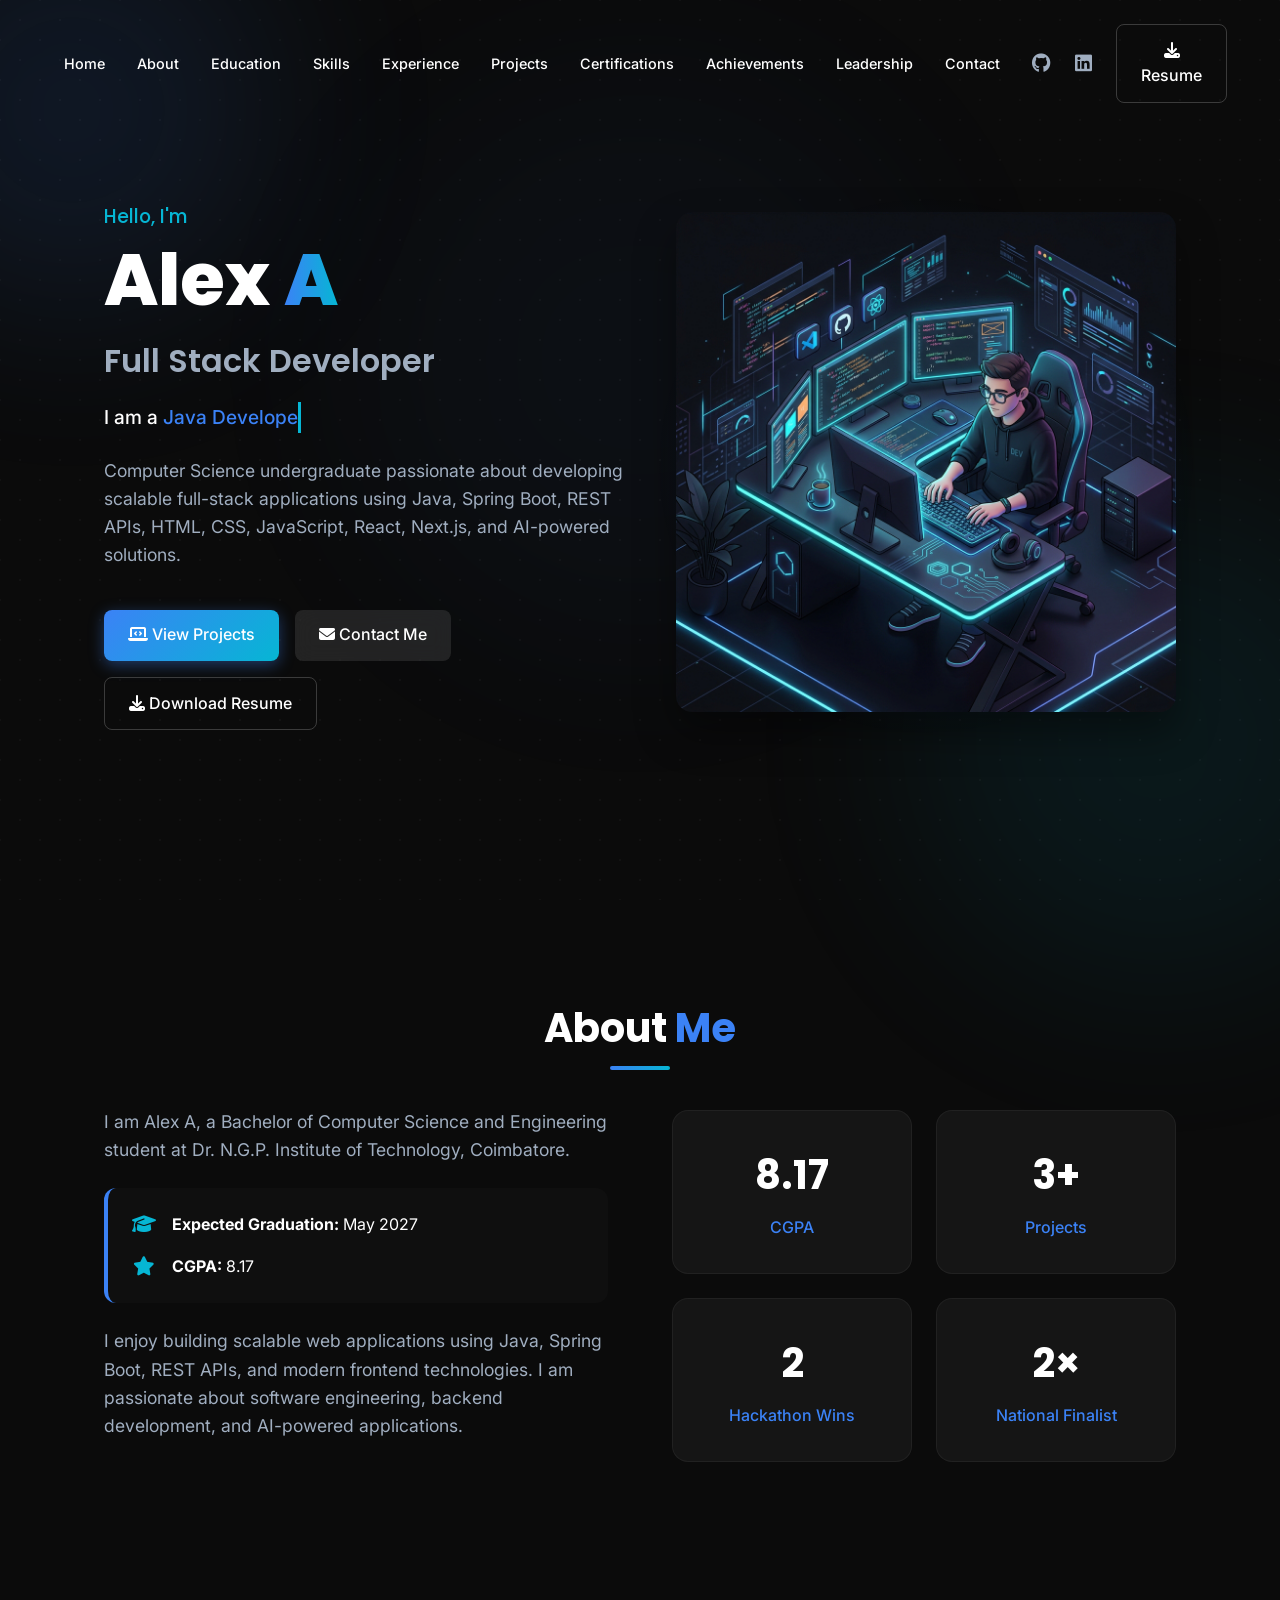
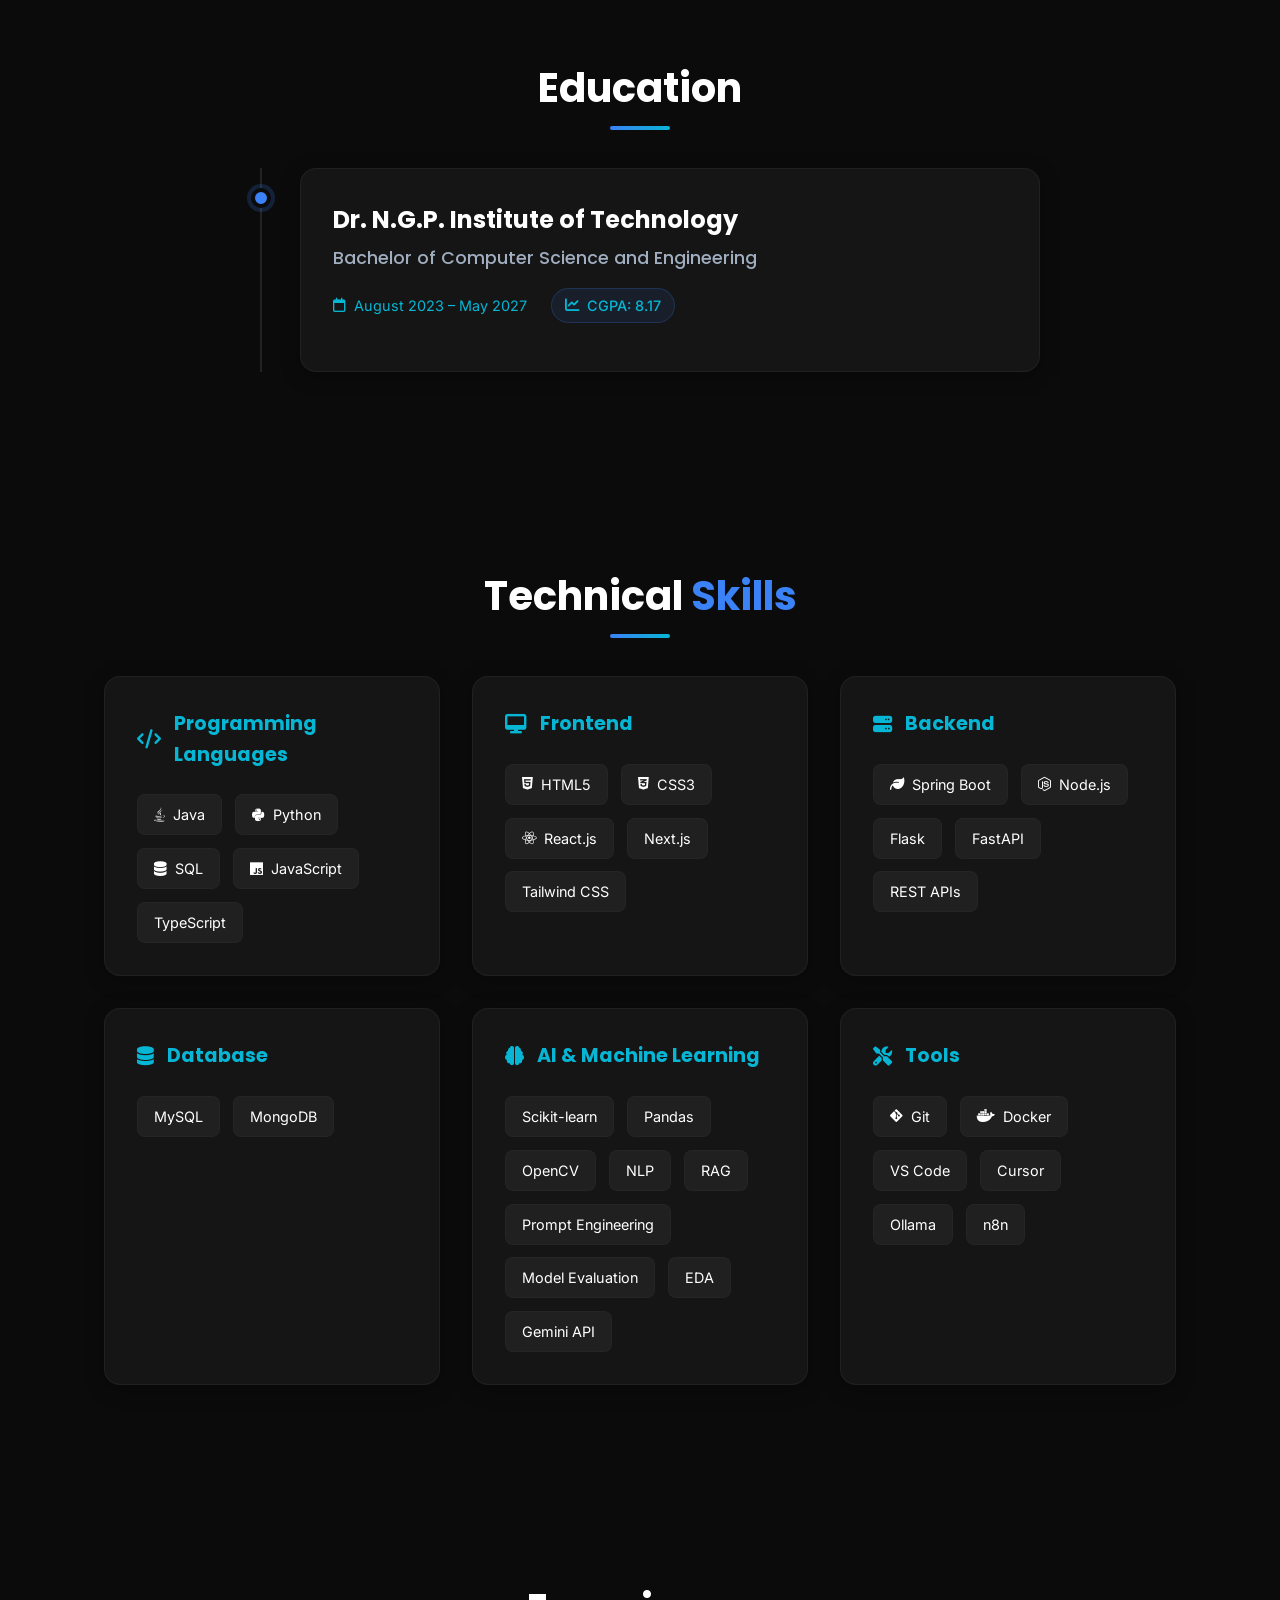
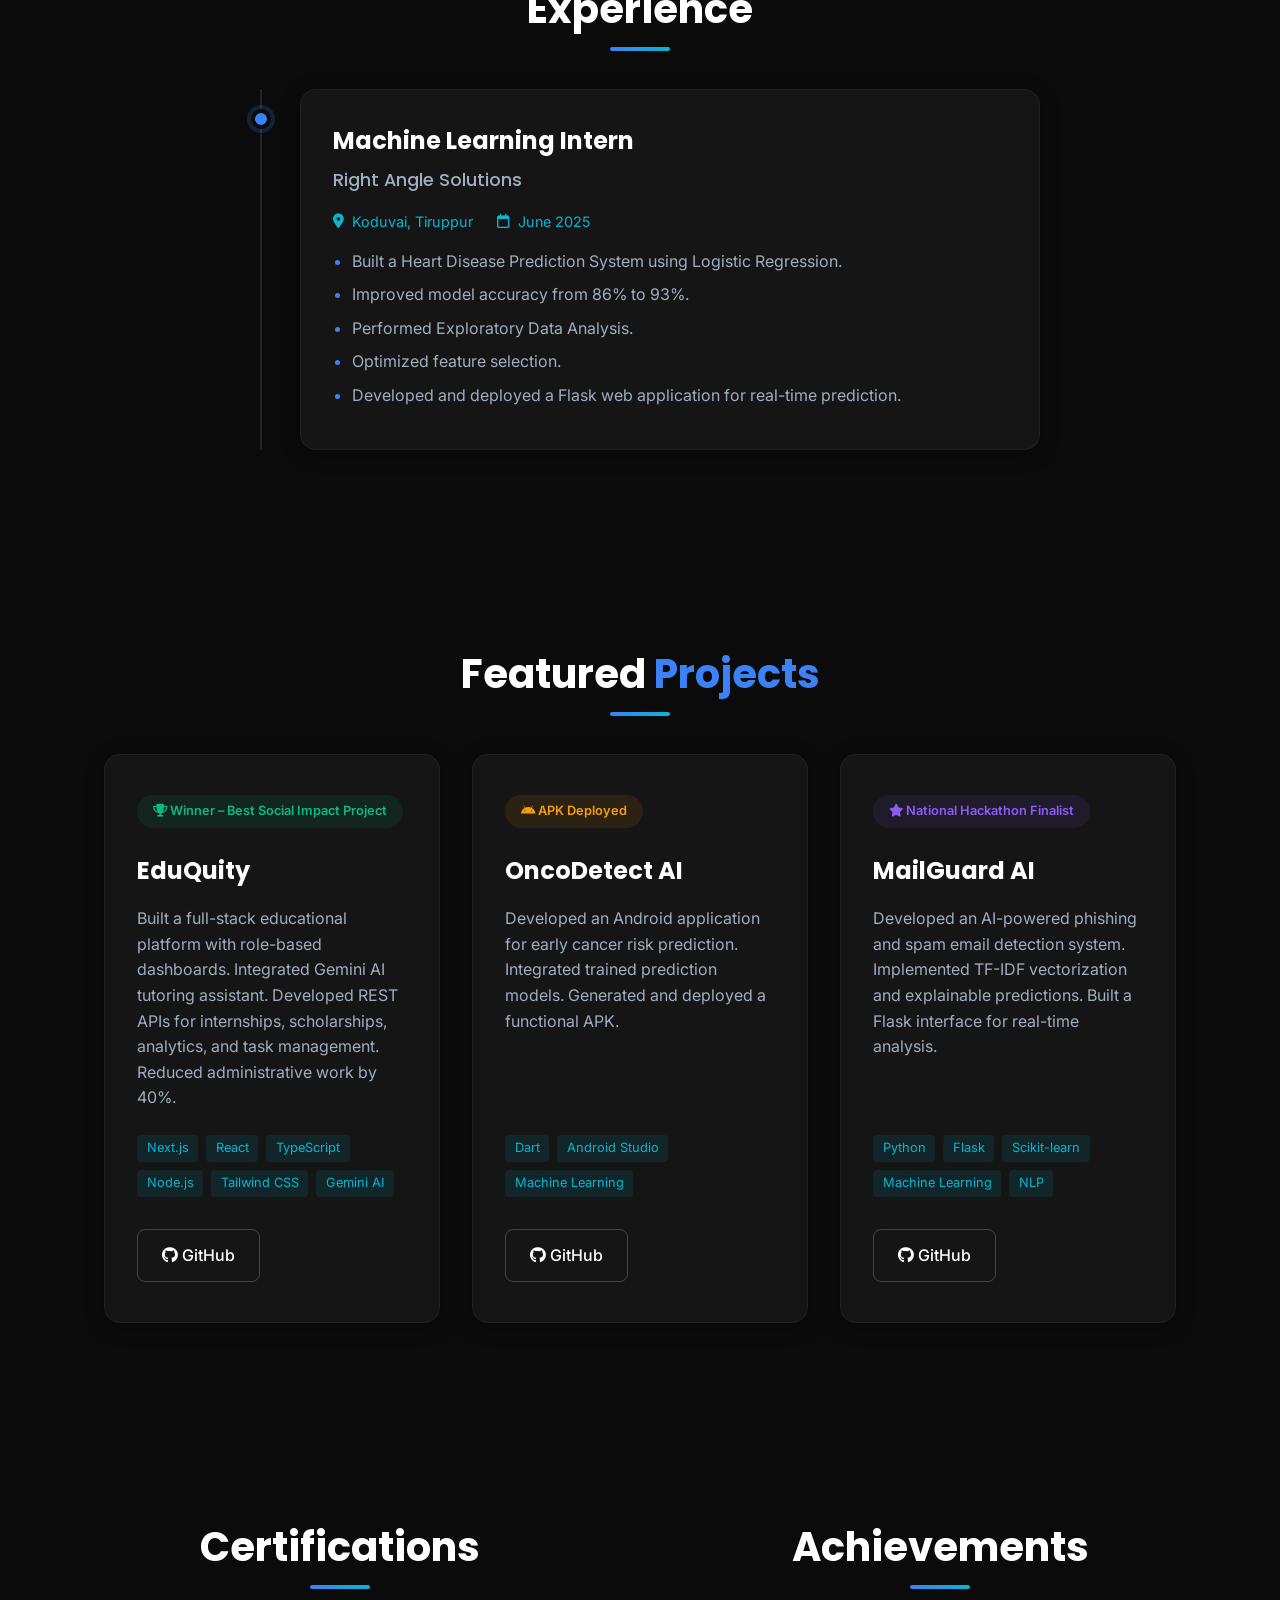
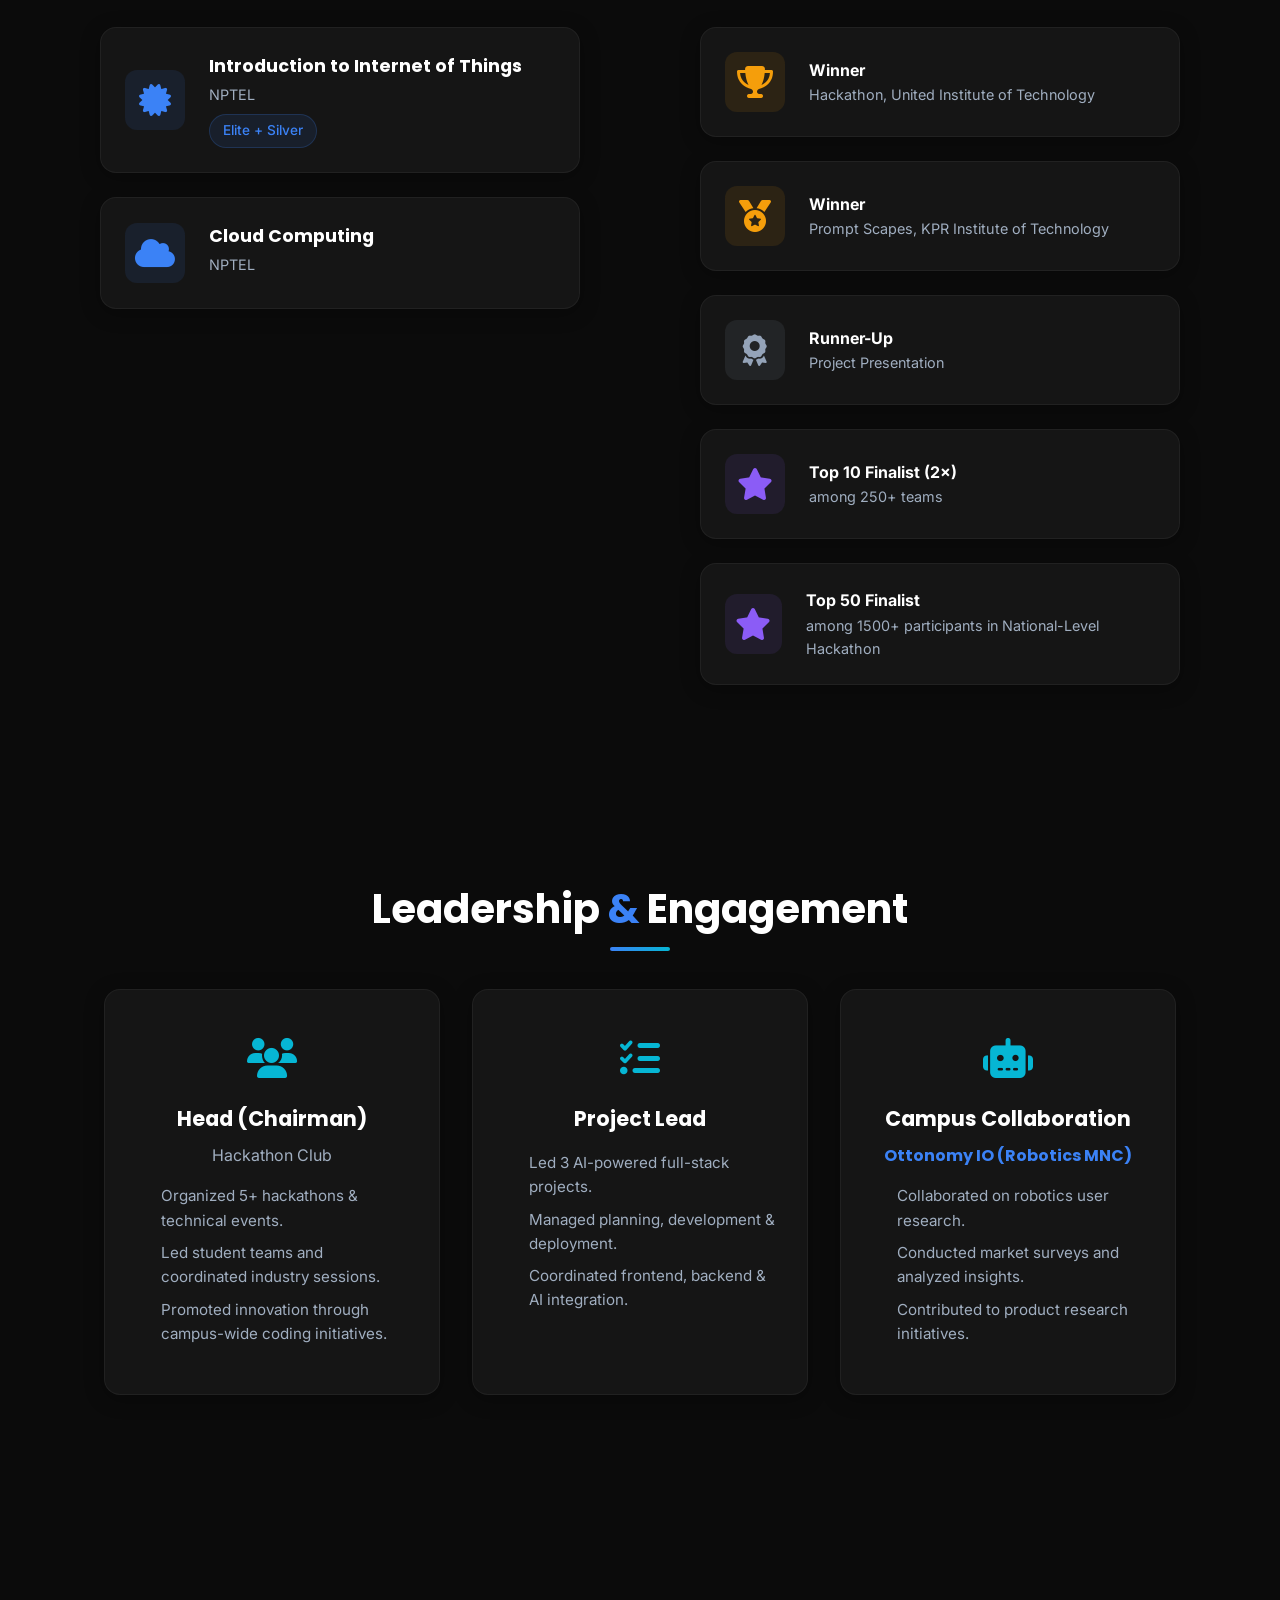
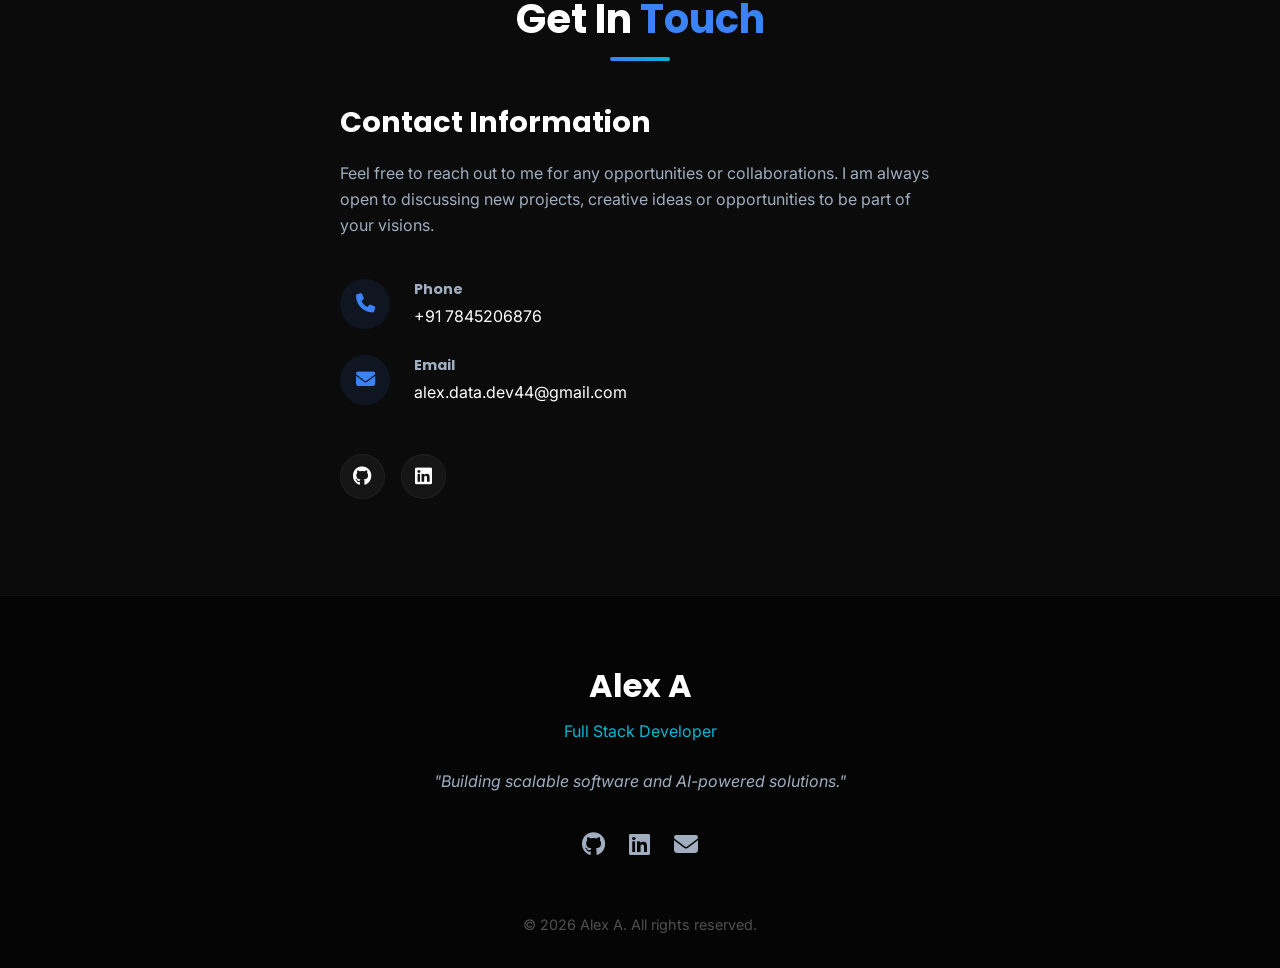
==== commit 0b271c4f: "Initial commit" ====
--- a/index.html
+++ b/index.html
@@ -1,5 +1,6 @@
 <!DOCTYPE html>
 <html lang="en">
+
 <head>
     <meta charset="UTF-8">
     <meta name="viewport" content="width=device-width, initial-scale=1.0">
@@ -7,12 +8,15 @@
     <!-- Google Fonts -->
     <link rel="preconnect" href="https://fonts.googleapis.com">
     <link rel="preconnect" href="https://fonts.gstatic.com" crossorigin>
-    <link href="https://fonts.googleapis.com/css2?family=Inter:wght@300;400;500;600;700&family=Poppins:wght@400;500;600;700;800&display=swap" rel="stylesheet">
+    <link
+        href="https://fonts.googleapis.com/css2?family=Inter:wght@300;400;500;600;700&family=Poppins:wght@400;500;600;700;800&display=swap"
+        rel="stylesheet">
     <!-- Font Awesome -->
     <link rel="stylesheet" href="https://cdnjs.cloudflare.com/ajax/libs/font-awesome/6.4.0/css/all.min.css">
     <!-- Custom CSS -->
     <link rel="stylesheet" href="style.css">
 </head>
+
 <body>
     <div class="bg-pattern"></div>
     <div class="glow-circle glow-1"></div>
@@ -22,7 +26,6 @@
     <!-- Navigation Bar -->
     <nav class="navbar">
         <div class="nav-container">
-            <a href="#home" class="logo">Alex <span>A</span></a>
             <ul class="nav-links">
                 <li><a href="#home">Home</a></li>
                 <li><a href="#about">About</a></li>
@@ -36,9 +39,11 @@
                 <li><a href="#contact">Contact</a></li>
             </ul>
             <div class="nav-right">
-                <a href="#" class="icon-link"><i class="fa-brands fa-github"></i></a>
-                <a href="#" class="icon-link"><i class="fa-brands fa-linkedin"></i></a>
-                <a href="#" class="btn btn-outline nav-btn"><i class="fa-solid fa-download"></i> Resume</a>
+                <a href="https://github.com" class="icon-link" target="_blank"><i class="fa-brands fa-github"></i></a>
+                <a href="https://linkedin.com" class="icon-link" target="_blank"><i
+                        class="fa-brands fa-linkedin"></i></a>
+                <a href="assets/Alex_A_Resume.pdf" class="btn btn-outline nav-btn" target="_blank"><i
+                        class="fa-solid fa-download"></i> Resume</a>
                 <div class="menu-toggle"><i class="fa-solid fa-bars"></i></div>
             </div>
         </div>
@@ -63,12 +68,15 @@
                     I am a <span class="typed-text"></span><span class="cursor">&nbsp;</span>
                 </div>
                 <p class="intro">
-                    Computer Science undergraduate passionate about developing scalable full-stack applications using Java, Spring Boot, REST APIs, HTML, CSS, JavaScript, React, Next.js, and AI-powered solutions.
+                    Computer Science undergraduate passionate about developing scalable full-stack applications using
+                    Java, Spring Boot, REST APIs, HTML, CSS, JavaScript, React, Next.js, and AI-powered solutions.
                 </p>
                 <div class="hero-buttons">
-                    <a href="#projects" class="btn btn-primary"><i class="fa-solid fa-laptop-code"></i> View Projects</a>
+                    <a href="#projects" class="btn btn-primary"><i class="fa-solid fa-laptop-code"></i> View
+                        Projects</a>
                     <a href="#contact" class="btn btn-secondary"><i class="fa-solid fa-envelope"></i> Contact Me</a>
-                    <a href="#" class="btn btn-outline mobile-hide"><i class="fa-solid fa-download"></i> Download Resume</a>
+                    <a href="assets/Alex_A_Resume.pdf" class="btn btn-outline mobile-hide" target="_blank"><i
+                            class="fa-solid fa-download"></i> Download Resume</a>
                 </div>
             </div>
             <div class="hero-image reveal reveal-right">
@@ -83,7 +91,8 @@
             <h2 class="section-title reveal">About <span>Me</span></h2>
             <div class="about-container">
                 <div class="about-text reveal reveal-left">
-                    <p>I am Alex A, a Bachelor of Computer Science and Engineering student at Dr. N.G.P. Institute of Technology, Coimbatore.</p>
+                    <p>I am Alex A, a Bachelor of Computer Science and Engineering student at Dr. N.G.P. Institute of
+                        Technology, Coimbatore.</p>
                     <div class="about-details">
                         <div class="detail-item">
                             <i class="fa-solid fa-graduation-cap"></i>
@@ -100,7 +109,9 @@
                             </div>
                         </div>
                     </div>
-                    <p>I enjoy building scalable web applications using Java, Spring Boot, REST APIs, and modern frontend technologies. I am passionate about software engineering, backend development, and AI-powered applications.</p>
+                    <p>I enjoy building scalable web applications using Java, Spring Boot, REST APIs, and modern
+                        frontend technologies. I am passionate about software engineering, backend development, and
+                        AI-powered applications.</p>
                 </div>
                 <div class="about-stats reveal reveal-right">
                     <div class="stat-card">
@@ -241,16 +252,20 @@
             <div class="projects-grid">
                 <!-- Project 1 -->
                 <div class="project-card card reveal">
-                    <div class="project-badge"><i class="fa-solid fa-trophy"></i> Winner – Best Social Impact Project</div>
+                    <div class="project-badge"><i class="fa-solid fa-trophy"></i> Winner – Best Social Impact Project
+                    </div>
                     <div class="project-content">
                         <h3>EduQuity</h3>
-                        <p class="project-desc">Built a full-stack educational platform with role-based dashboards. Integrated Gemini AI tutoring assistant. Developed REST APIs for internships, scholarships, analytics, and task management. Reduced administrative work by 40%.</p>
+                        <p class="project-desc">Built a full-stack educational platform with role-based dashboards.
+                            Integrated Gemini AI tutoring assistant. Developed REST APIs for internships, scholarships,
+                            analytics, and task management. Reduced administrative work by 40%.</p>
                         <div class="tech-stack">
-                            <span>Next.js</span><span>React</span><span>TypeScript</span><span>Node.js</span><span>Tailwind CSS</span><span>Gemini AI</span>
+                            <span>Next.js</span><span>React</span><span>TypeScript</span><span>Node.js</span><span>Tailwind
+                                CSS</span><span>Gemini AI</span>
                         </div>
                         <div class="project-links">
-                            <a href="#" class="btn btn-outline"><i class="fa-brands fa-github"></i> GitHub</a>
-                            <a href="#" class="btn btn-primary"><i class="fa-solid fa-arrow-up-right-from-square"></i> Live Demo</a>
+                            <a href="https://github.com/alexusesgithub/ai-education-equity-system"
+                                class="btn btn-outline" target="_blank"><i class="fa-brands fa-github"></i> GitHub</a>
                         </div>
                     </div>
                 </div>
@@ -259,26 +274,33 @@
                     <div class="project-badge badge-alt"><i class="fa-brands fa-android"></i> APK Deployed</div>
                     <div class="project-content">
                         <h3>OncoDetect AI</h3>
-                        <p class="project-desc">Developed an Android application for early cancer risk prediction. Integrated trained prediction models. Generated and deployed a functional APK.</p>
+                        <p class="project-desc">Developed an Android application for early cancer risk prediction.
+                            Integrated trained prediction models. Generated and deployed a functional APK.</p>
                         <div class="tech-stack">
                             <span>Dart</span><span>Android Studio</span><span>Machine Learning</span>
                         </div>
                         <div class="project-links">
-                            <a href="#" class="btn btn-outline"><i class="fa-brands fa-github"></i> GitHub</a>
+                            <a href="https://github.com/alexusesgithub/AI-Powered-Cancer-Prediction-Mobile-App-Early-Detection-System-"
+                                class="btn btn-outline" target="_blank"><i class="fa-brands fa-github"></i> GitHub</a>
                         </div>
                     </div>
                 </div>
                 <!-- Project 3 -->
                 <div class="project-card card reveal">
-                    <div class="project-badge badge-alt2"><i class="fa-solid fa-star"></i> National Hackathon Finalist</div>
+                    <div class="project-badge badge-alt2"><i class="fa-solid fa-star"></i> National Hackathon Finalist
+                    </div>
                     <div class="project-content">
                         <h3>MailGuard AI</h3>
-                        <p class="project-desc">Developed an AI-powered phishing and spam email detection system. Implemented TF-IDF vectorization and explainable predictions. Built a Flask interface for real-time analysis.</p>
+                        <p class="project-desc">Developed an AI-powered phishing and spam email detection system.
+                            Implemented TF-IDF vectorization and explainable predictions. Built a Flask interface for
+                            real-time analysis.</p>
                         <div class="tech-stack">
-                            <span>Python</span><span>Flask</span><span>Scikit-learn</span><span>Machine Learning</span><span>NLP</span>
+                            <span>Python</span><span>Flask</span><span>Scikit-learn</span><span>Machine
+                                Learning</span><span>NLP</span>
                         </div>
                         <div class="project-links">
-                            <a href="#" class="btn btn-outline"><i class="fa-brands fa-github"></i> GitHub</a>
+                            <a href="https://github.com/alexusesgithub/email-spam-analyser" class="btn btn-outline"
+                                target="_blank"><i class="fa-brands fa-github"></i> GitHub</a>
                         </div>
                     </div>
                 </div>
@@ -340,6 +362,13 @@
                             <p class="text-sm">among 250+ teams</p>
                         </div>
                     </div>
+                    <div class="achieve-item card">
+                        <i class="fa-solid fa-star achieve-icon finalist"></i>
+                        <div>
+                            <p><strong>Top 50 Finalist</strong></p>
+                            <p class="text-sm">among 1500+ participants in National-Level Hackathon</p>
+                        </div>
+                    </div>
                 </div>
             </section>
         </div>
@@ -352,17 +381,33 @@
                     <i class="fa-solid fa-users lead-icon"></i>
                     <h3>Head (Chairman)</h3>
                     <p>Hackathon Club</p>
+                    <ul
+                        style="margin-top: 1rem; font-size: 0.95rem; padding-left: 1.5rem; text-align: left; color: var(--text-secondary); display: flex; flex-direction: column; gap: 0.5rem;">
+                        <li>Organized 5+ hackathons & technical events.</li>
+                        <li>Led student teams and coordinated industry sessions.</li>
+                        <li>Promoted innovation through campus-wide coding initiatives.</li>
+                    </ul>
                 </div>
                 <div class="lead-card card reveal">
                     <i class="fa-solid fa-list-check lead-icon"></i>
                     <h3>Project Lead</h3>
-                    <p>Led EduQuity, AI Resume Enhancer, and HeartSense.</p>
+                    <ul
+                        style="margin-top: 1rem; font-size: 0.95rem; padding-left: 1.5rem; text-align: left; color: var(--text-secondary); display: flex; flex-direction: column; gap: 0.5rem;">
+                        <li>Led 3 AI-powered full-stack projects.</li>
+                        <li>Managed planning, development & deployment.</li>
+                        <li>Coordinated frontend, backend & AI integration.</li>
+                    </ul>
                 </div>
                 <div class="lead-card card reveal">
                     <i class="fa-solid fa-robot lead-icon"></i>
                     <h3>Campus Collaboration</h3>
                     <h4>Ottonomy IO (Robotics MNC)</h4>
-                    <p>Collaborated on user research and robotics market surveys.</p>
+                    <ul
+                        style="margin-top: 1rem; font-size: 0.95rem; padding-left: 1.5rem; text-align: left; color: var(--text-secondary); display: flex; flex-direction: column; gap: 0.5rem;">
+                        <li>Collaborated on robotics user research.</li>
+                        <li>Conducted market surveys and analyzed insights.</li>
+                        <li>Contributed to product research initiatives.</li>
+                    </ul>
                 </div>
             </div>
         </section>
@@ -370,46 +415,35 @@
         <!-- Contact Section -->
         <section id="contact" class="contact">
             <h2 class="section-title reveal">Get In <span>Touch</span></h2>
-            <div class="contact-container">
+            <div class="contact-container" style="display: block; max-width: 600px; margin: 0 auto;">
                 <div class="contact-info reveal reveal-left">
                     <h3>Contact Information</h3>
-                    <p>Feel free to reach out to me for any opportunities or collaborations. I am always open to discussing new projects, creative ideas or opportunities to be part of your visions.</p>
+                    <p>Feel free to reach out to me for any opportunities or collaborations. I am always open to
+                        discussing new projects, creative ideas or opportunities to be part of your visions.</p>
                     <div class="info-item">
                         <div class="info-icon"><i class="fa-solid fa-phone"></i></div>
                         <div>
                             <h4>Phone</h4>
-                            <span>+91 XXXXX XXXXX</span>
+                            <span><a href="tel:+917845206876" style="color: inherit; text-decoration: none;">+91
+                                    7845206876</a></span>
                         </div>
                     </div>
                     <div class="info-item">
                         <div class="info-icon"><i class="fa-solid fa-envelope"></i></div>
                         <div>
                             <h4>Email</h4>
-                            <span>alex.a@example.com</span>
+                            <span><a href="mailto:alex.data.dev44@gmail.com"
+                                    style="color: inherit; text-decoration: none;">alex.data.dev44@gmail.com</a></span>
                         </div>
                     </div>
                     <div class="contact-socials">
-                        <a href="#" class="social-btn"><i class="fa-brands fa-github"></i></a>
-                        <a href="#" class="social-btn"><i class="fa-brands fa-linkedin"></i></a>
-                    </div>
-                </div>
-                <div class="contact-form-container card reveal reveal-right">
-                    <form class="contact-form">
-                        <div class="form-group">
-                            <label for="name">Name</label>
-                            <input type="text" id="name" required placeholder="John Doe">
-                        </div>
-                        <div class="form-group">
-                            <label for="email">Email</label>
-                            <input type="email" id="email" required placeholder="john@example.com">
-                        </div>
-                        <div class="form-group">
-                            <label for="message">Message</label>
-                            <textarea id="message" rows="5" required placeholder="Hello, I'd like to talk about..."></textarea>
-                        </div>
-                        <button type="submit" class="btn btn-primary btn-submit" style="width: 100%;">Send Message <i class="fa-solid fa-paper-plane"></i></button>
-                    </form>
-                </div>
+                        <a href="https://github.com/alexusesgithub" class="social-btn" target="_blank"><i
+                                class="fa-brands fa-github"></i></a>
+                        <a href="https://www.linkedin.com/in/alex-a-968b7a296/" class="social-btn" target="_blank"><i
+                                class="fa-brands fa-linkedin"></i></a>
+                    </div>
+                </div>
+
             </div>
         </section>
     </main>
@@ -421,9 +455,10 @@
             <p class="footer-subtitle">Full Stack Developer</p>
             <p class="footer-quote">"Building scalable software and AI-powered solutions."</p>
             <div class="footer-socials">
-                <a href="#"><i class="fa-brands fa-github"></i></a>
-                <a href="#"><i class="fa-brands fa-linkedin"></i></a>
-                <a href="#"><i class="fa-solid fa-envelope"></i></a>
+                <a href="https://github.com/alexusesgithub" target="_blank"><i class="fa-brands fa-github"></i></a>
+                <a href="https://www.linkedin.com/in/alex-a-968b7a296/" target="_blank"><i
+                        class="fa-brands fa-linkedin"></i></a>
+                <a href="mailto:alex.data.dev44@gmail.com"><i class="fa-solid fa-envelope"></i></a>
             </div>
             <p class="copyright">&copy; 2026 Alex A. All rights reserved.</p>
         </div>
@@ -431,4 +466,5 @@
 
     <script src="script.js"></script>
 </body>
-</html>
+
+</html>
--- a/style.css
+++ b/style.css
@@ -117,9 +117,7 @@
     margin-bottom: 3rem;
     text-align: center;
     position: relative;
-    display: inline-block;
-    left: 50%;
-    transform: translateX(-50%);
+    display: block;
 }
 
 .section-title span {
@@ -241,6 +239,8 @@
 .nav-links {
     display: flex;
     gap: 2rem;
+    margin-left: auto;
+    margin-right: 2rem;
 }
 
 .nav-links a {
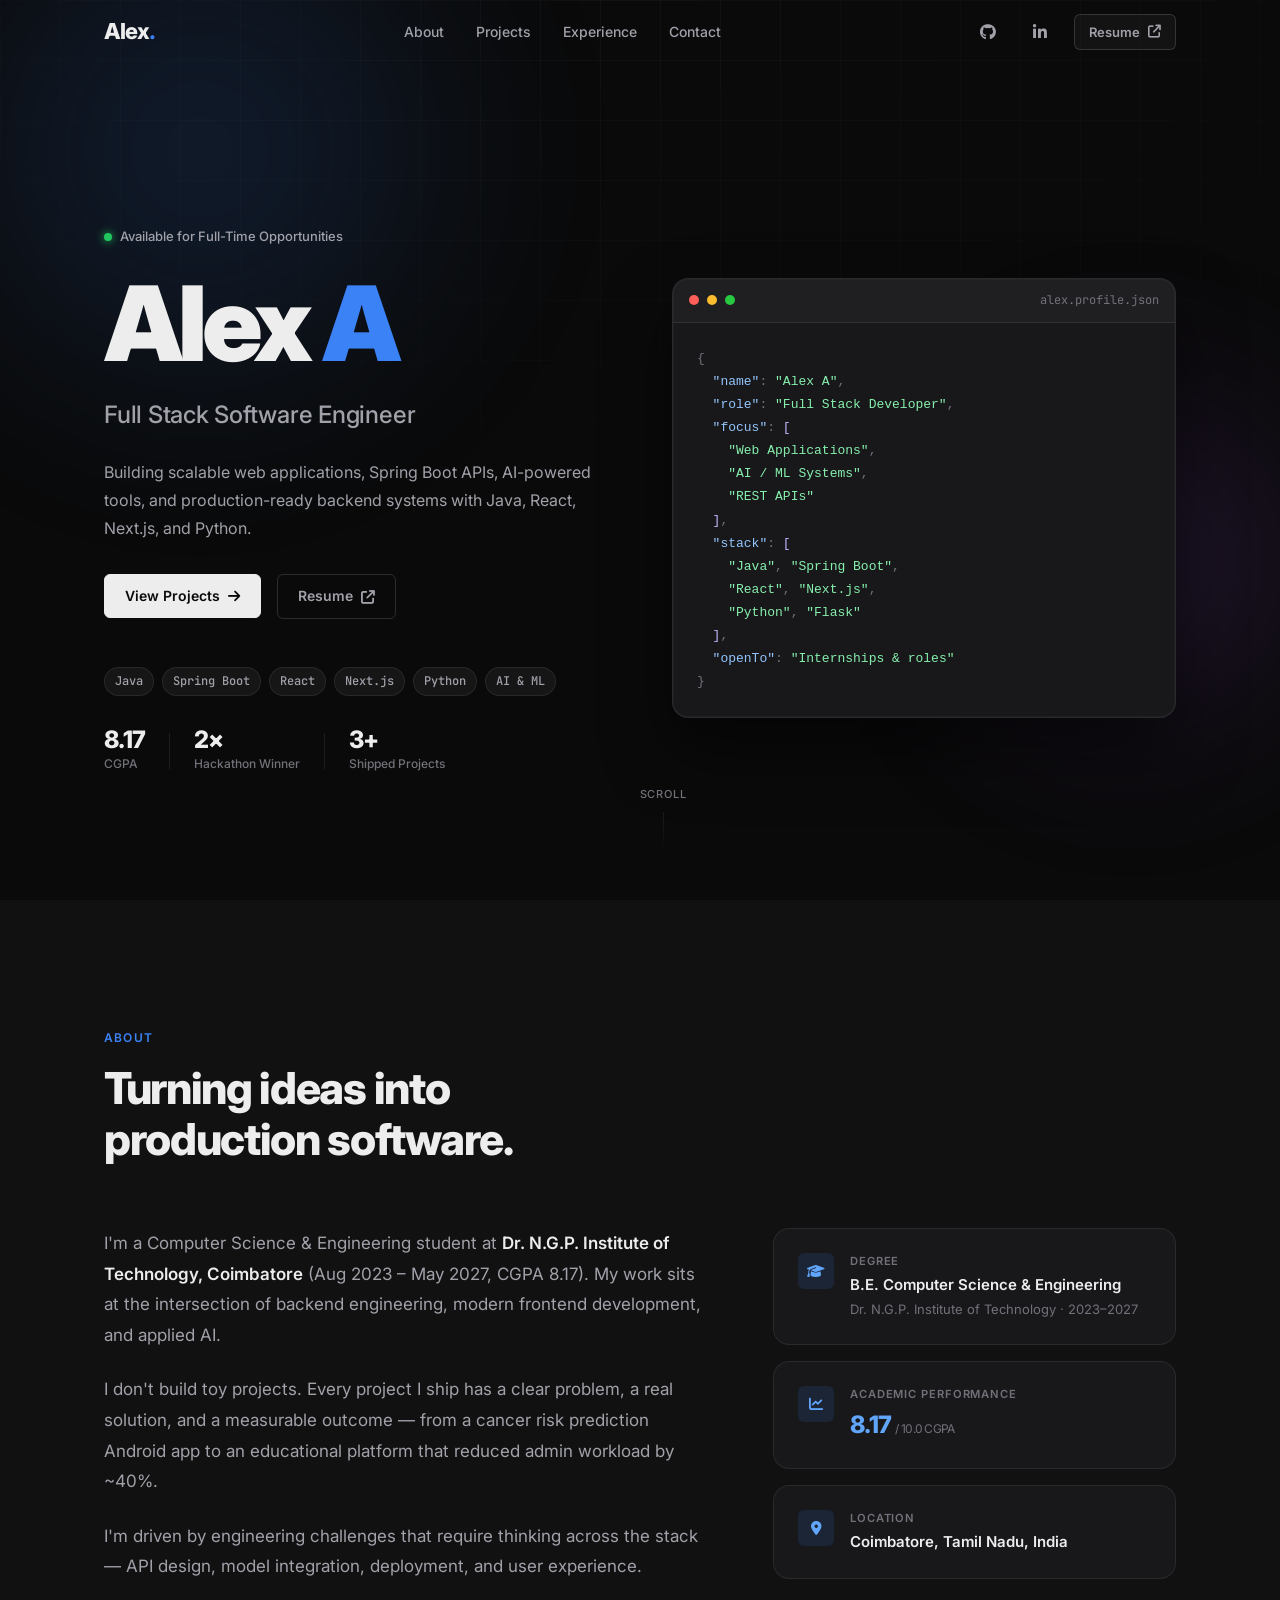
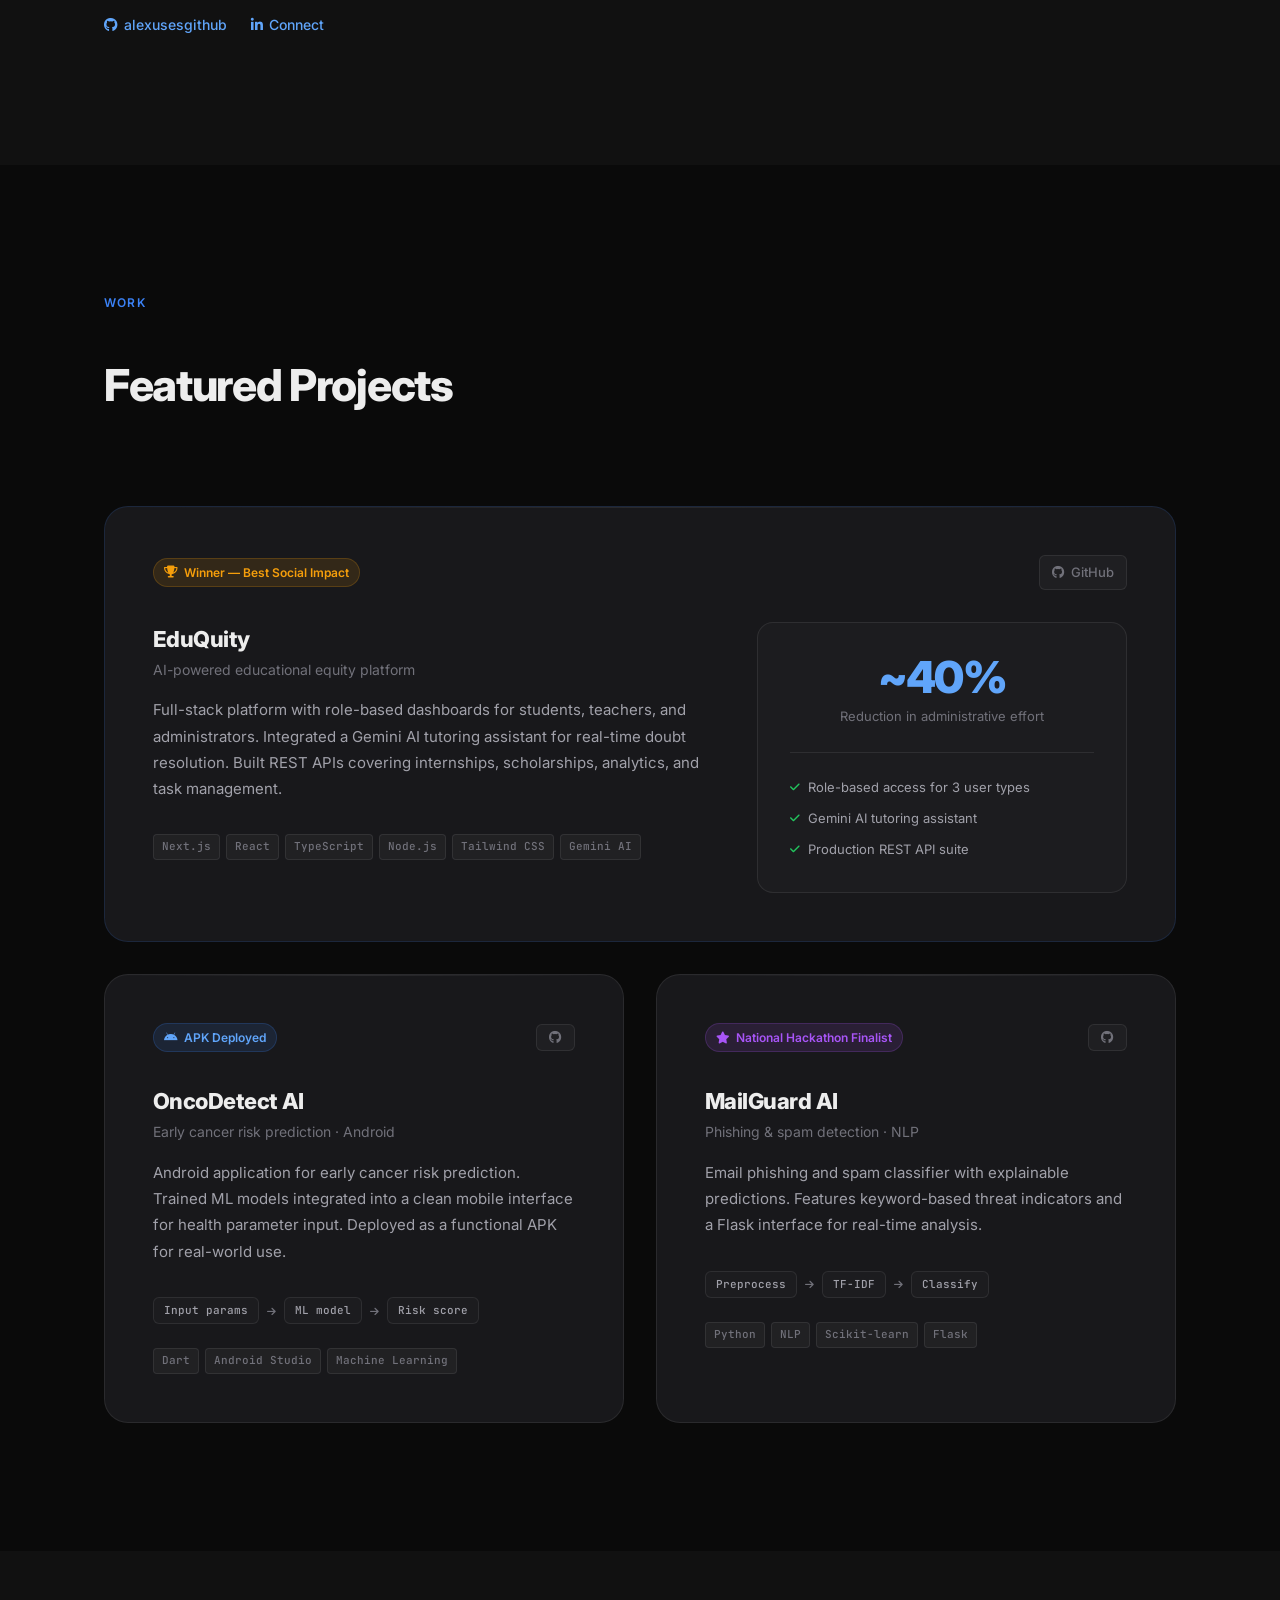
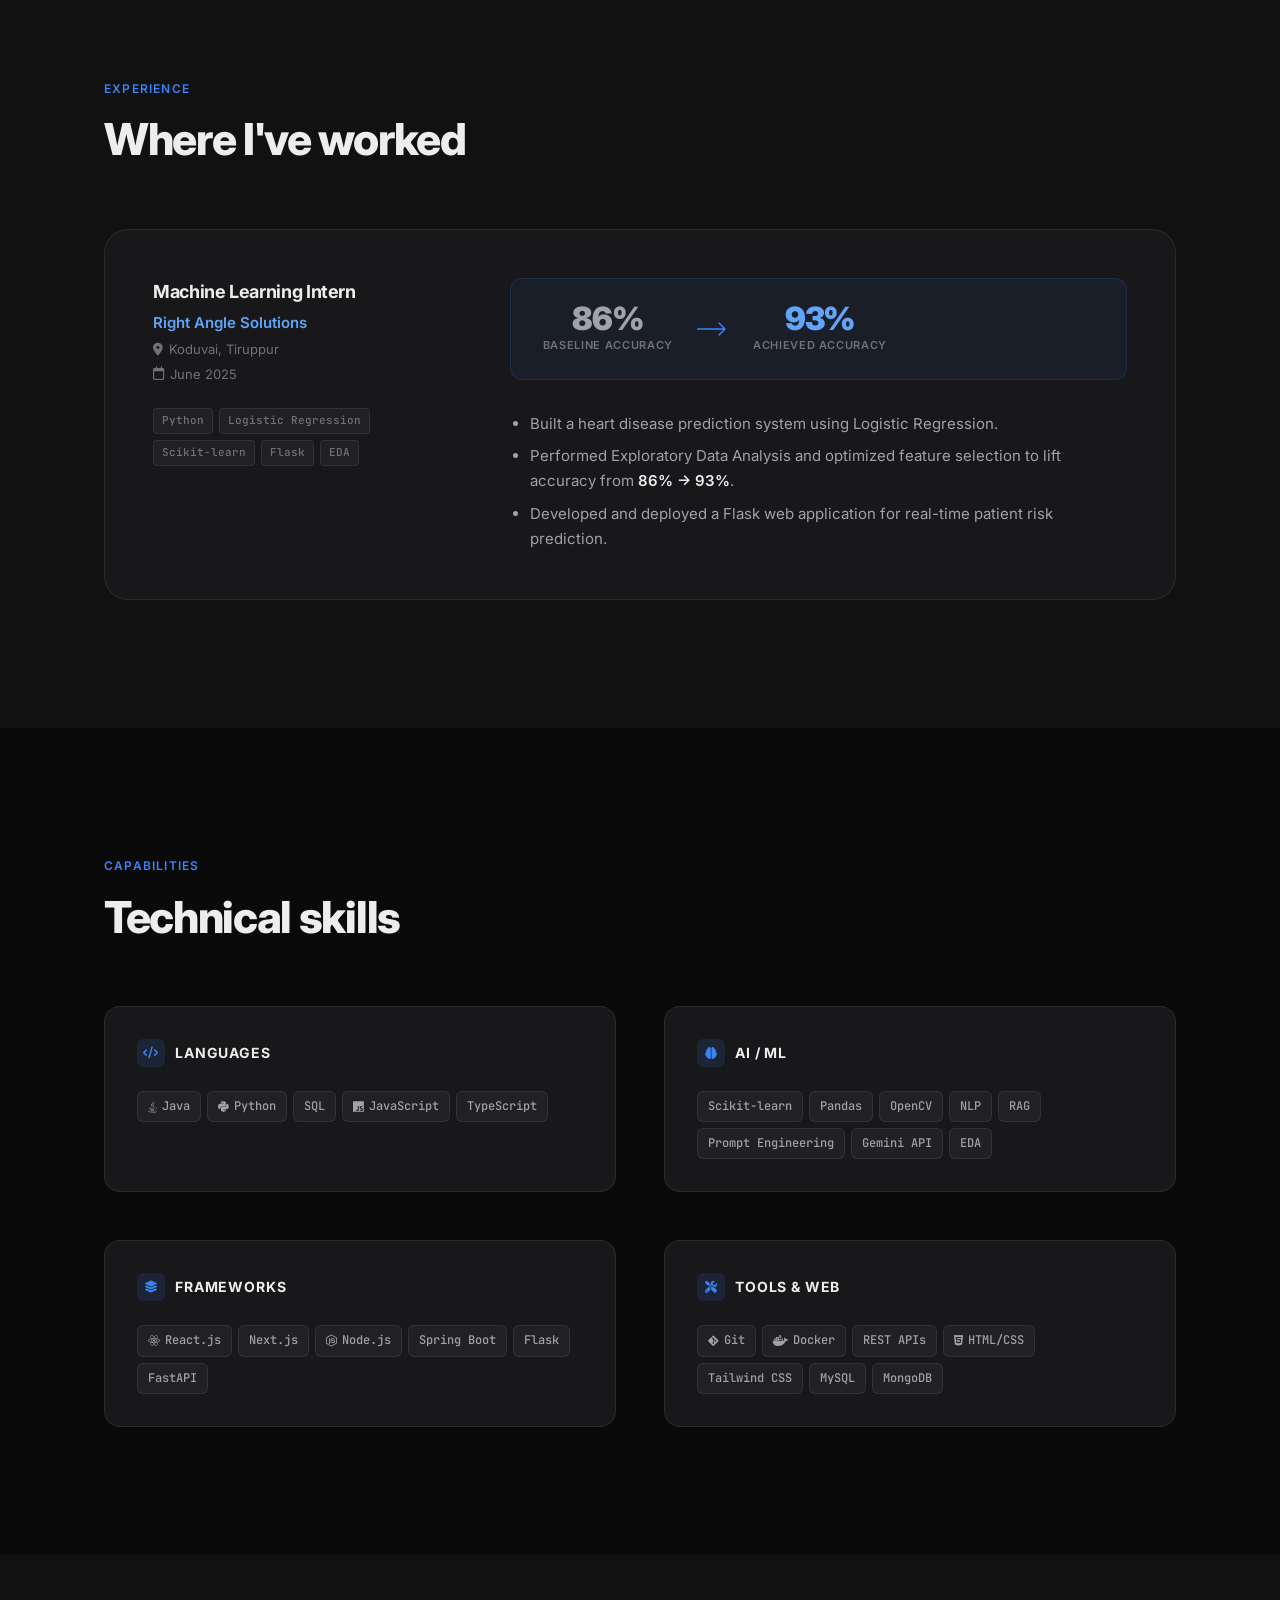
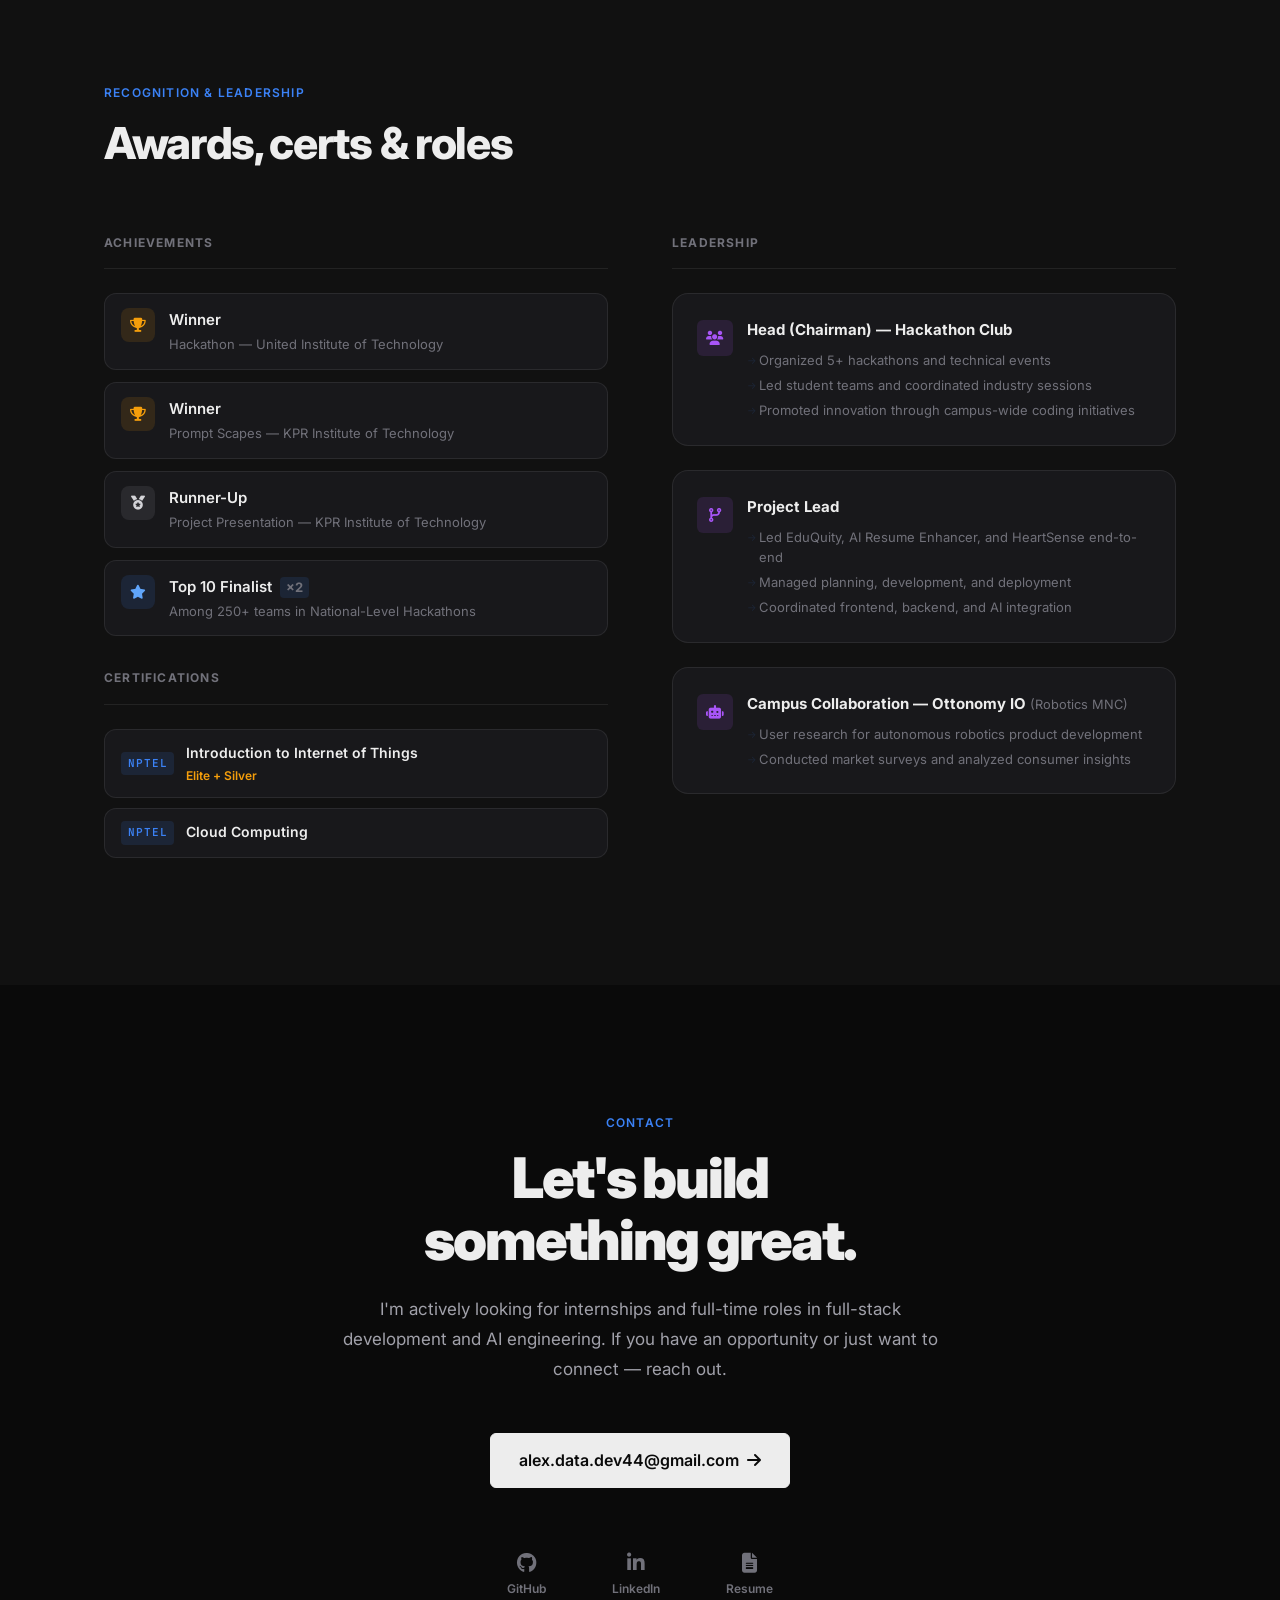
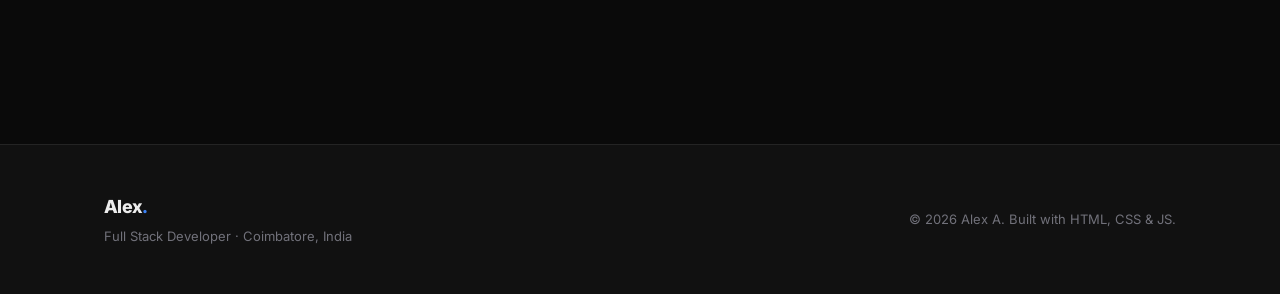
==== commit 17ec4c61: "final changes" ====
--- a/index.html
+++ b/index.html
@@ -2,469 +2,637 @@
 <html lang="en">
 
 <head>
-    <meta charset="UTF-8">
-    <meta name="viewport" content="width=device-width, initial-scale=1.0">
-    <title>Alex A | Full Stack Developer</title>
-    <!-- Google Fonts -->
-    <link rel="preconnect" href="https://fonts.googleapis.com">
-    <link rel="preconnect" href="https://fonts.gstatic.com" crossorigin>
-    <link
-        href="https://fonts.googleapis.com/css2?family=Inter:wght@300;400;500;600;700&family=Poppins:wght@400;500;600;700;800&display=swap"
-        rel="stylesheet">
-    <!-- Font Awesome -->
-    <link rel="stylesheet" href="https://cdnjs.cloudflare.com/ajax/libs/font-awesome/6.4.0/css/all.min.css">
-    <!-- Custom CSS -->
-    <link rel="stylesheet" href="style.css">
+  <meta charset="UTF-8">
+  <meta name="viewport" content="width=device-width, initial-scale=1.0">
+  <meta name="description" content="Alex A — Full Stack Developer & CS Engineering Student specializing in scalable web applications and AI-powered solutions.">
+  <meta property="og:title" content="Alex A | Full Stack Developer">
+  <meta property="og:description" content="CS Engineering student building full-stack apps and ML solutions that ship.">
+  <title>Alex A — Full Stack Developer</title>
+
+  <link rel="preconnect" href="https://fonts.googleapis.com">
+  <link rel="preconnect" href="https://fonts.gstatic.com" crossorigin>
+  <link href="https://fonts.googleapis.com/css2?family=Inter:ital,opsz,wght@0,14..32,300;0,14..32,400;0,14..32,500;0,14..32,600;0,14..32,700;0,14..32,800;0,14..32,900;1,14..32,400&family=JetBrains+Mono:wght@400;500;600&display=swap" rel="stylesheet">
+  <link rel="stylesheet" href="https://cdnjs.cloudflare.com/ajax/libs/font-awesome/6.5.0/css/all.min.css">
+  <link rel="stylesheet" href="style.css">
 </head>
 
 <body>
-    <div class="bg-pattern"></div>
-    <div class="glow-circle glow-1"></div>
-    <div class="glow-circle glow-2"></div>
-    <div class="glow-circle glow-3"></div>
-
-    <!-- Navigation Bar -->
-    <nav class="navbar">
-        <div class="nav-container">
-            <ul class="nav-links">
-                <li><a href="#home">Home</a></li>
-                <li><a href="#about">About</a></li>
-                <li><a href="#education">Education</a></li>
-                <li><a href="#skills">Skills</a></li>
-                <li><a href="#experience">Experience</a></li>
-                <li><a href="#projects">Projects</a></li>
-                <li><a href="#certifications">Certifications</a></li>
-                <li><a href="#achievements">Achievements</a></li>
-                <li><a href="#leadership">Leadership</a></li>
-                <li><a href="#contact">Contact</a></li>
+
+  <!-- Skip Link -->
+  <a href="#main-content" class="skip-link">Skip to main content</a>
+
+  <!-- Ambient Background -->
+  <div class="ambient-bg" aria-hidden="true">
+    <div class="ambient-orb orb-1"></div>
+    <div class="ambient-orb orb-2"></div>
+    <div class="grid-overlay"></div>
+  </div>
+
+  <!-- Navigation -->
+  <header class="site-header" role="banner">
+    <nav class="nav" aria-label="Primary navigation">
+      <div class="nav-inner">
+        <a href="#home" class="nav-logo" aria-label="Alex A - Home">
+          <span class="logo-text">Alex</span><span class="logo-dot">.</span>
+        </a>
+
+        <ul class="nav-links" role="list">
+          <li><a href="#about" class="nav-link">About</a></li>
+          <li><a href="#projects" class="nav-link">Projects</a></li>
+          <li><a href="#experience" class="nav-link">Experience</a></li>
+          <li><a href="#contact" class="nav-link">Contact</a></li>
+        </ul>
+
+        <div class="nav-actions">
+          <a href="https://github.com/alexusesgithub" class="nav-icon-link" target="_blank" rel="noopener noreferrer" aria-label="GitHub profile">
+            <i class="fa-brands fa-github" aria-hidden="true"></i>
+          </a>
+          <a href="https://www.linkedin.com/in/alex-a-968b7a296/" class="nav-icon-link" target="_blank" rel="noopener noreferrer" aria-label="LinkedIn profile">
+            <i class="fa-brands fa-linkedin-in" aria-hidden="true"></i>
+          </a>
+          <a href="assets/Alex_A_Resume.pdf" class="btn btn-sm" target="_blank" rel="noopener noreferrer">
+            Resume <i class="fa-solid fa-arrow-up-right-from-square" aria-hidden="true"></i>
+          </a>
+          <button class="mobile-menu-btn" aria-label="Open menu" aria-expanded="false" aria-controls="mobile-nav">
+            <span class="hamburger-line"></span>
+            <span class="hamburger-line"></span>
+          </button>
+        </div>
+      </div>
+    </nav>
+
+    <!-- Mobile Nav Drawer -->
+    <div id="mobile-nav" class="mobile-nav" aria-hidden="true" role="dialog" aria-label="Mobile navigation">
+      <div class="mobile-nav-inner">
+        <button class="mobile-nav-close" aria-label="Close menu">
+          <i class="fa-solid fa-xmark" aria-hidden="true"></i>
+        </button>
+        <ul class="mobile-nav-links" role="list">
+          <li><a href="#about" class="mobile-nav-link">About</a></li>
+          <li><a href="#projects" class="mobile-nav-link">Projects</a></li>
+          <li><a href="#experience" class="mobile-nav-link">Experience</a></li>
+          <li><a href="#skills" class="mobile-nav-link">Skills</a></li>
+          <li><a href="#contact" class="mobile-nav-link">Contact</a></li>
+        </ul>
+        <div class="mobile-nav-footer">
+          <a href="assets/Alex_A_Resume.pdf" class="btn btn-full" target="_blank" rel="noopener noreferrer">Download Resume</a>
+        </div>
+      </div>
+    </div>
+    <div class="mobile-nav-overlay" aria-hidden="true"></div>
+  </header>
+
+  <main id="main-content">
+
+    <!-- ═══════════════════════════════════ HERO ═══════════════════════════════════ -->
+    <section id="home" class="hero" aria-label="Introduction">
+      <div class="hero-inner">
+        <div class="hero-content">
+
+          <!-- 1. Status kicker -->
+          <div class="hero-kicker fade-up" style="--delay: 0ms">
+            <span class="status-dot" aria-hidden="true"></span>
+            Available for Full-Time Opportunities
+          </div>
+
+          <!-- 2. Name — the dominant brand element, largest text on the page -->
+          <h1 class="hero-name fade-up" style="--delay: 60ms">
+            Alex <span class="hero-name-accent">A</span>
+          </h1>
+
+          <!-- 3. Role — directly under name, immediately readable -->
+          <p class="hero-role fade-up" style="--delay: 120ms">Full Stack Software Engineer</p>
+
+          <!-- 4. One-line value proposition -->
+          <p class="hero-body fade-up" style="--delay: 180ms">
+            Building scalable web applications, Spring Boot APIs, AI-powered tools, and production-ready backend systems with Java, React, Next.js, and Python.
+          </p>
+
+          <!-- 5. Primary CTAs -->
+          <div class="hero-ctas fade-up" style="--delay: 240ms">
+            <a href="#projects" class="btn btn-primary">
+              View Projects <i class="fa-solid fa-arrow-right" aria-hidden="true"></i>
+            </a>
+            <a href="assets/Alex_A_Resume.pdf" class="btn btn-ghost" target="_blank" rel="noopener noreferrer">
+              Resume <i class="fa-solid fa-arrow-up-right-from-square" aria-hidden="true"></i>
+            </a>
+          </div>
+
+          <!-- 6. Tech tags -->
+          <div class="hero-tags fade-up" style="--delay: 300ms" aria-label="Core technologies">
+            <span class="tag">Java</span>
+            <span class="tag">Spring Boot</span>
+            <span class="tag">React</span>
+            <span class="tag">Next.js</span>
+            <span class="tag">Python</span>
+            <span class="tag">AI &amp; ML</span>
+          </div>
+
+          <!-- 7. Stats strip — supporting social proof -->
+          <div class="hero-stats fade-up" style="--delay: 360ms" aria-label="Quick stats">
+            <div class="hero-stat">
+              <span class="stat-number">8.17</span>
+              <span class="stat-label">CGPA</span>
+            </div>
+            <div class="stat-divider" aria-hidden="true"></div>
+            <div class="hero-stat">
+              <span class="stat-number">2×</span>
+              <span class="stat-label">Hackathon Winner</span>
+            </div>
+            <div class="stat-divider" aria-hidden="true"></div>
+            <div class="hero-stat">
+              <span class="stat-number">3+</span>
+              <span class="stat-label">Shipped Projects</span>
+            </div>
+          </div>
+        </div>
+
+        <!-- Terminal card -->
+        <div class="hero-terminal fade-left" style="--delay: 200ms" aria-label="Code snippet preview" role="img">
+          <div class="terminal-bar">
+            <span class="terminal-dot td-red" aria-hidden="true"></span>
+            <span class="terminal-dot td-yellow" aria-hidden="true"></span>
+            <span class="terminal-dot td-green" aria-hidden="true"></span>
+            <span class="terminal-title">alex.profile.json</span>
+          </div>
+          <div class="terminal-body">
+            <pre class="terminal-code"><code><span class="tc-brace">{</span>
+  <span class="tc-key">"name"</span><span class="tc-colon">:</span> <span class="tc-str">"Alex A"</span><span class="tc-comma">,</span>
+  <span class="tc-key">"role"</span><span class="tc-colon">:</span> <span class="tc-str">"Full Stack Developer"</span><span class="tc-comma">,</span>
+  <span class="tc-key">"focus"</span><span class="tc-colon">:</span> <span class="tc-arr">[</span>
+    <span class="tc-str">"Web Applications"</span><span class="tc-comma">,</span>
+    <span class="tc-str">"AI / ML Systems"</span><span class="tc-comma">,</span>
+    <span class="tc-str">"REST APIs"</span>
+  <span class="tc-arr">]</span><span class="tc-comma">,</span>
+  <span class="tc-key">"stack"</span><span class="tc-colon">:</span> <span class="tc-arr">[</span>
+    <span class="tc-str">"Java"</span><span class="tc-comma">,</span> <span class="tc-str">"Spring Boot"</span><span class="tc-comma">,</span>
+    <span class="tc-str">"React"</span><span class="tc-comma">,</span> <span class="tc-str">"Next.js"</span><span class="tc-comma">,</span>
+    <span class="tc-str">"Python"</span><span class="tc-comma">,</span> <span class="tc-str">"Flask"</span>
+  <span class="tc-arr">]</span><span class="tc-comma">,</span>
+  <span class="tc-key">"openTo"</span><span class="tc-colon">:</span> <span class="tc-str">"Internships &amp; roles"</span>
+<span class="tc-brace">}</span></code></pre>
+          </div>
+        </div>
+      </div>
+
+      <div class="scroll-indicator" aria-hidden="true">
+        <span>Scroll</span>
+        <div class="scroll-line"></div>
+      </div>
+    </section>
+
+    <!-- ═══════════════════════════════════ ABOUT ═══════════════════════════════════ -->
+    <section id="about" class="section about-section" aria-labelledby="about-heading">
+      <div class="section-inner">
+        <div class="section-label reveal">About</div>
+        <h2 class="section-heading reveal" id="about-heading">
+          Turning ideas into<br>production software.
+        </h2>
+        <div class="about-grid">
+          <div class="about-text reveal">
+            <p>
+              I'm a Computer Science & Engineering student at <strong>Dr. N.G.P. Institute of Technology, Coimbatore</strong> (Aug 2023 – May 2027, CGPA 8.17). My work sits at the intersection of backend engineering, modern frontend development, and applied AI.
+            </p>
+            <p>
+              I don't build toy projects. Every project I ship has a clear problem, a real solution, and a measurable outcome — from a cancer risk prediction Android app to an educational platform that reduced admin workload by ~40%.
+            </p>
+            <p>
+              I'm driven by engineering challenges that require thinking across the stack — API design, model integration, deployment, and user experience.
+            </p>
+            <div class="about-links">
+              <a href="https://github.com/alexusesgithub" class="inline-link" target="_blank" rel="noopener noreferrer">
+                <i class="fa-brands fa-github" aria-hidden="true"></i> alexusesgithub
+              </a>
+              <a href="https://www.linkedin.com/in/alex-a-968b7a296/" class="inline-link" target="_blank" rel="noopener noreferrer">
+                <i class="fa-brands fa-linkedin-in" aria-hidden="true"></i> Connect
+              </a>
+            </div>
+          </div>
+          <div class="about-cards reveal">
+            <div class="info-card">
+              <div class="info-card-icon" aria-hidden="true"><i class="fa-solid fa-graduation-cap"></i></div>
+              <div class="info-card-body">
+                <span class="info-card-label">Degree</span>
+                <span class="info-card-value">B.E. Computer Science & Engineering</span>
+                <span class="info-card-sub">Dr. N.G.P. Institute of Technology · 2023–2027</span>
+              </div>
+            </div>
+            <div class="info-card">
+              <div class="info-card-icon" aria-hidden="true"><i class="fa-solid fa-chart-line"></i></div>
+              <div class="info-card-body">
+                <span class="info-card-label">Academic Performance</span>
+                <span class="info-card-value info-card-big">8.17 <small>/ 10.0 CGPA</small></span>
+              </div>
+            </div>
+            <div class="info-card">
+              <div class="info-card-icon" aria-hidden="true"><i class="fa-solid fa-location-dot"></i></div>
+              <div class="info-card-body">
+                <span class="info-card-label">Location</span>
+                <span class="info-card-value">Coimbatore, Tamil Nadu, India</span>
+              </div>
+            </div>
+          </div>
+        </div>
+      </div>
+    </section>
+
+    <!-- ═══════════════════════════════════ PROJECTS ═══════════════════════════════════ -->
+    <section id="projects" class="section projects-section" aria-labelledby="projects-heading">
+      <div class="section-inner">
+        <div class="section-label reveal">Work</div>
+        <h2 class="section-heading reveal" id="projects-heading">Featured Projects</h2>
+
+        <!-- Project 1: EduQuity — featured/large -->
+        <article class="project-card project-featured reveal" aria-label="EduQuity project">
+          <div class="project-card-body">
+            <header class="project-card-header">
+              <div class="project-badges">
+                <span class="badge badge-gold">
+                  <i class="fa-solid fa-trophy" aria-hidden="true"></i> Winner — Best Social Impact
+                </span>
+              </div>
+              <div class="project-meta-links">
+                <a href="https://github.com/alexusesgithub/ai-education-equity-system" class="project-link-btn" target="_blank" rel="noopener noreferrer" aria-label="EduQuity GitHub repository">
+                  <i class="fa-brands fa-github" aria-hidden="true"></i> GitHub
+                </a>
+              </div>
+            </header>
+
+            <div class="project-content-split">
+              <div class="project-info">
+                <h3 class="project-title">EduQuity</h3>
+                <p class="project-subtitle">AI-powered educational equity platform</p>
+                <p class="project-desc">
+                  Full-stack platform with role-based dashboards for students, teachers, and administrators. Integrated a Gemini AI tutoring assistant for real-time doubt resolution. Built REST APIs covering internships, scholarships, analytics, and task management.
+                </p>
+                <div class="project-tech-list" aria-label="Technologies used">
+                  <span class="tech-pill">Next.js</span>
+                  <span class="tech-pill">React</span>
+                  <span class="tech-pill">TypeScript</span>
+                  <span class="tech-pill">Node.js</span>
+                  <span class="tech-pill">Tailwind CSS</span>
+                  <span class="tech-pill">Gemini AI</span>
+                </div>
+              </div>
+              <div class="project-metric-block" aria-label="Key impact metric">
+                <div class="metric-display">
+                  <span class="metric-number">~40%</span>
+                  <span class="metric-desc">Reduction in administrative effort</span>
+                </div>
+                <div class="metric-callouts">
+                  <div class="callout-item">
+                    <i class="fa-solid fa-check" aria-hidden="true"></i>
+                    Role-based access for 3 user types
+                  </div>
+                  <div class="callout-item">
+                    <i class="fa-solid fa-check" aria-hidden="true"></i>
+                    Gemini AI tutoring assistant
+                  </div>
+                  <div class="callout-item">
+                    <i class="fa-solid fa-check" aria-hidden="true"></i>
+                    Production REST API suite
+                  </div>
+                </div>
+              </div>
+            </div>
+          </div>
+        </article>
+
+        <!-- Projects 2 & 3 — side by side -->
+        <div class="project-grid-2col">
+          <!-- Project 2: OncoDetect AI -->
+          <article class="project-card reveal" aria-label="OncoDetect AI project">
+            <header class="project-card-header">
+              <span class="badge badge-blue">
+                <i class="fa-brands fa-android" aria-hidden="true"></i> APK Deployed
+              </span>
+              <a href="https://github.com/alexusesgithub/AI-Powered-Cancer-Prediction-Mobile-App-Early-Detection-System-" class="project-link-btn" target="_blank" rel="noopener noreferrer" aria-label="OncoDetect AI GitHub repository">
+                <i class="fa-brands fa-github" aria-hidden="true"></i>
+              </a>
+            </header>
+            <h3 class="project-title">OncoDetect AI</h3>
+            <p class="project-subtitle">Early cancer risk prediction · Android</p>
+            <p class="project-desc">
+              Android application for early cancer risk prediction. Trained ML models integrated into a clean mobile interface for health parameter input. Deployed as a functional APK for real-world use.
+            </p>
+            <div class="project-pipeline" aria-label="Technical pipeline">
+              <span class="pipeline-step">Input params</span>
+              <i class="fa-solid fa-arrow-right pipeline-arrow" aria-hidden="true"></i>
+              <span class="pipeline-step">ML model</span>
+              <i class="fa-solid fa-arrow-right pipeline-arrow" aria-hidden="true"></i>
+              <span class="pipeline-step">Risk score</span>
+            </div>
+            <div class="project-tech-list" aria-label="Technologies used">
+              <span class="tech-pill">Dart</span>
+              <span class="tech-pill">Android Studio</span>
+              <span class="tech-pill">Machine Learning</span>
+            </div>
+          </article>
+
+          <!-- Project 3: MailGuard AI -->
+          <article class="project-card reveal" aria-label="MailGuard AI project">
+            <header class="project-card-header">
+              <span class="badge badge-purple">
+                <i class="fa-solid fa-star" aria-hidden="true"></i> National Hackathon Finalist
+              </span>
+              <a href="https://github.com/alexusesgithub/email-spam-analyser" class="project-link-btn" target="_blank" rel="noopener noreferrer" aria-label="MailGuard AI GitHub repository">
+                <i class="fa-brands fa-github" aria-hidden="true"></i>
+              </a>
+            </header>
+            <h3 class="project-title">MailGuard AI</h3>
+            <p class="project-subtitle">Phishing & spam detection · NLP</p>
+            <p class="project-desc">
+              Email phishing and spam classifier with explainable predictions. Features keyword-based threat indicators and a Flask interface for real-time analysis.
+            </p>
+            <div class="project-pipeline" aria-label="Technical pipeline">
+              <span class="pipeline-step">Preprocess</span>
+              <i class="fa-solid fa-arrow-right pipeline-arrow" aria-hidden="true"></i>
+              <span class="pipeline-step">TF-IDF</span>
+              <i class="fa-solid fa-arrow-right pipeline-arrow" aria-hidden="true"></i>
+              <span class="pipeline-step">Classify</span>
+            </div>
+            <div class="project-tech-list" aria-label="Technologies used">
+              <span class="tech-pill">Python</span>
+              <span class="tech-pill">NLP</span>
+              <span class="tech-pill">Scikit-learn</span>
+              <span class="tech-pill">Flask</span>
+            </div>
+          </article>
+        </div>
+      </div>
+    </section>
+
+    <!-- ═══════════════════════════════════ EXPERIENCE ═══════════════════════════════════ -->
+    <section id="experience" class="section experience-section" aria-labelledby="experience-heading">
+      <div class="section-inner">
+        <div class="section-label reveal">Experience</div>
+        <h2 class="section-heading reveal" id="experience-heading">Where I've worked</h2>
+
+        <div class="exp-card reveal">
+          <div class="exp-card-left">
+            <div class="exp-role-block">
+              <span class="exp-role">Machine Learning Intern</span>
+              <span class="exp-company">Right Angle Solutions</span>
+              <span class="exp-location">
+                <i class="fa-solid fa-location-dot" aria-hidden="true"></i> Koduvai, Tiruppur
+              </span>
+              <span class="exp-date">
+                <i class="fa-regular fa-calendar" aria-hidden="true"></i> June 2025
+              </span>
+            </div>
+            <div class="exp-tech-list" aria-label="Technologies used">
+              <span class="tech-pill">Python</span>
+              <span class="tech-pill">Logistic Regression</span>
+              <span class="tech-pill">Scikit-learn</span>
+              <span class="tech-pill">Flask</span>
+              <span class="tech-pill">EDA</span>
+            </div>
+          </div>
+          <div class="exp-card-right">
+            <div class="exp-highlight-metric" aria-label="Accuracy improvement metric">
+              <div class="exp-metric-from">
+                <span class="metric-pct">86%</span>
+                <span class="metric-lbl">Baseline accuracy</span>
+              </div>
+              <div class="exp-metric-arrow" aria-hidden="true">
+                <svg width="32" height="16" viewBox="0 0 32 16" fill="none" aria-hidden="true">
+                  <path d="M0 8H28M28 8L22 2M28 8L22 14" stroke="currentColor" stroke-width="1.5" stroke-linecap="round" stroke-linejoin="round"/>
+                </svg>
+              </div>
+              <div class="exp-metric-to">
+                <span class="metric-pct metric-improved">93%</span>
+                <span class="metric-lbl">Achieved accuracy</span>
+              </div>
+            </div>
+            <ul class="exp-bullets" role="list">
+              <li>Built a heart disease prediction system using Logistic Regression.</li>
+              <li>Performed Exploratory Data Analysis and optimized feature selection to lift accuracy from <strong>86% → 93%</strong>.</li>
+              <li>Developed and deployed a Flask web application for real-time patient risk prediction.</li>
             </ul>
-            <div class="nav-right">
-                <a href="https://github.com" class="icon-link" target="_blank"><i class="fa-brands fa-github"></i></a>
-                <a href="https://linkedin.com" class="icon-link" target="_blank"><i
-                        class="fa-brands fa-linkedin"></i></a>
-                <a href="assets/Alex_A_Resume.pdf" class="btn btn-outline nav-btn" target="_blank"><i
-                        class="fa-solid fa-download"></i> Resume</a>
-                <div class="menu-toggle"><i class="fa-solid fa-bars"></i></div>
-            </div>
-        </div>
-    </nav>
-
-    <!-- Mobile Menu Overlay -->
-    <div class="mobile-menu">
-        <div class="close-menu"><i class="fa-solid fa-xmark"></i></div>
-        <ul class="mobile-links">
-            <!-- populated by JS -->
-        </ul>
+          </div>
+        </div>
+      </div>
+    </section>
+
+    <!-- ═══════════════════════════════════ SKILLS ═══════════════════════════════════ -->
+    <section id="skills" class="section skills-section" aria-labelledby="skills-heading">
+      <div class="section-inner">
+        <div class="section-label reveal">Capabilities</div>
+        <h2 class="section-heading reveal" id="skills-heading">Technical skills</h2>
+
+        <div class="skills-grid reveal">
+          <div class="skill-group">
+            <h3 class="skill-group-title">
+              <span class="skill-group-icon" aria-hidden="true"><i class="fa-solid fa-code"></i></span>
+              Languages
+            </h3>
+            <div class="skill-pills" role="list">
+              <span role="listitem" class="skill-pill"><i class="fa-brands fa-java" aria-hidden="true"></i> Java</span>
+              <span role="listitem" class="skill-pill"><i class="fa-brands fa-python" aria-hidden="true"></i> Python</span>
+              <span role="listitem" class="skill-pill">SQL</span>
+              <span role="listitem" class="skill-pill"><i class="fa-brands fa-js" aria-hidden="true"></i> JavaScript</span>
+              <span role="listitem" class="skill-pill">TypeScript</span>
+            </div>
+          </div>
+
+          <div class="skill-group">
+            <h3 class="skill-group-title">
+              <span class="skill-group-icon" aria-hidden="true"><i class="fa-solid fa-brain"></i></span>
+              AI / ML
+            </h3>
+            <div class="skill-pills" role="list">
+              <span role="listitem" class="skill-pill">Scikit-learn</span>
+              <span role="listitem" class="skill-pill">Pandas</span>
+              <span role="listitem" class="skill-pill">OpenCV</span>
+              <span role="listitem" class="skill-pill">NLP</span>
+              <span role="listitem" class="skill-pill">RAG</span>
+              <span role="listitem" class="skill-pill">Prompt Engineering</span>
+              <span role="listitem" class="skill-pill">Gemini API</span>
+              <span role="listitem" class="skill-pill">EDA</span>
+            </div>
+          </div>
+
+          <div class="skill-group">
+            <h3 class="skill-group-title">
+              <span class="skill-group-icon" aria-hidden="true"><i class="fa-solid fa-layer-group"></i></span>
+              Frameworks
+            </h3>
+            <div class="skill-pills" role="list">
+              <span role="listitem" class="skill-pill"><i class="fa-brands fa-react" aria-hidden="true"></i> React.js</span>
+              <span role="listitem" class="skill-pill">Next.js</span>
+              <span role="listitem" class="skill-pill"><i class="fa-brands fa-node-js" aria-hidden="true"></i> Node.js</span>
+              <span role="listitem" class="skill-pill">Spring Boot</span>
+              <span role="listitem" class="skill-pill">Flask</span>
+              <span role="listitem" class="skill-pill">FastAPI</span>
+            </div>
+          </div>
+
+          <div class="skill-group">
+            <h3 class="skill-group-title">
+              <span class="skill-group-icon" aria-hidden="true"><i class="fa-solid fa-screwdriver-wrench"></i></span>
+              Tools & Web
+            </h3>
+            <div class="skill-pills" role="list">
+              <span role="listitem" class="skill-pill"><i class="fa-brands fa-git-alt" aria-hidden="true"></i> Git</span>
+              <span role="listitem" class="skill-pill"><i class="fa-brands fa-docker" aria-hidden="true"></i> Docker</span>
+              <span role="listitem" class="skill-pill">REST APIs</span>
+              <span role="listitem" class="skill-pill"><i class="fa-brands fa-html5" aria-hidden="true"></i> HTML/CSS</span>
+              <span role="listitem" class="skill-pill">Tailwind CSS</span>
+              <span role="listitem" class="skill-pill">MySQL</span>
+              <span role="listitem" class="skill-pill">MongoDB</span>
+            </div>
+          </div>
+        </div>
+      </div>
+    </section>
+
+    <!-- ═══════════════════════════════════ ACHIEVEMENTS & LEADERSHIP ═══════════════════════════════════ -->
+    <section id="achievements" class="section achievements-section" aria-labelledby="achievements-heading">
+      <div class="section-inner">
+        <div class="section-label reveal">Recognition & Leadership</div>
+        <h2 class="section-heading reveal" id="achievements-heading">Awards, certs &amp; roles</h2>
+
+        <div class="recognition-grid">
+          <!-- Achievements column -->
+          <div class="recognition-col reveal">
+            <h3 class="recognition-col-title">Achievements</h3>
+            <div class="achievement-list" role="list">
+              <div class="achievement-item" role="listitem">
+                <span class="achievement-icon achievement-gold" aria-hidden="true"><i class="fa-solid fa-trophy"></i></span>
+                <div class="achievement-body">
+                  <strong>Winner</strong>
+                  <span>Hackathon — United Institute of Technology</span>
+                </div>
+              </div>
+              <div class="achievement-item" role="listitem">
+                <span class="achievement-icon achievement-gold" aria-hidden="true"><i class="fa-solid fa-trophy"></i></span>
+                <div class="achievement-body">
+                  <strong>Winner</strong>
+                  <span>Prompt Scapes — KPR Institute of Technology</span>
+                </div>
+              </div>
+              <div class="achievement-item" role="listitem">
+                <span class="achievement-icon achievement-silver" aria-hidden="true"><i class="fa-solid fa-medal"></i></span>
+                <div class="achievement-body">
+                  <strong>Runner-Up</strong>
+                  <span>Project Presentation — KPR Institute of Technology</span>
+                </div>
+              </div>
+              <div class="achievement-item" role="listitem">
+                <span class="achievement-icon achievement-blue" aria-hidden="true"><i class="fa-solid fa-star"></i></span>
+                <div class="achievement-body">
+                  <strong>Top 10 Finalist <span class="badge-inline">×2</span></strong>
+                  <span>Among 250+ teams in National-Level Hackathons</span>
+                </div>
+              </div>
+            </div>
+
+            <h3 class="recognition-col-title" style="margin-top: 2rem;">Certifications</h3>
+            <div class="cert-list" role="list">
+              <div class="cert-item" role="listitem">
+                <div class="cert-issuer">NPTEL</div>
+                <div class="cert-body">
+                  <span class="cert-name">Introduction to Internet of Things</span>
+                  <span class="cert-badge">Elite + Silver</span>
+                </div>
+              </div>
+              <div class="cert-item" role="listitem">
+                <div class="cert-issuer">NPTEL</div>
+                <div class="cert-body">
+                  <span class="cert-name">Cloud Computing</span>
+                </div>
+              </div>
+            </div>
+          </div>
+
+          <!-- Leadership column -->
+          <div class="recognition-col reveal">
+            <h3 class="recognition-col-title">Leadership</h3>
+            <div class="leadership-list" role="list">
+              <div class="leadership-item" role="listitem">
+                <div class="leadership-icon" aria-hidden="true"><i class="fa-solid fa-users"></i></div>
+                <div class="leadership-body">
+                  <strong class="leadership-role">Head (Chairman) — Hackathon Club</strong>
+                  <ul class="leadership-bullets">
+                    <li>Organized 5+ hackathons and technical events</li>
+                    <li>Led student teams and coordinated industry sessions</li>
+                    <li>Promoted innovation through campus-wide coding initiatives</li>
+                  </ul>
+                </div>
+              </div>
+              <div class="leadership-item" role="listitem">
+                <div class="leadership-icon" aria-hidden="true"><i class="fa-solid fa-code-branch"></i></div>
+                <div class="leadership-body">
+                  <strong class="leadership-role">Project Lead</strong>
+                  <ul class="leadership-bullets">
+                    <li>Led EduQuity, AI Resume Enhancer, and HeartSense end-to-end</li>
+                    <li>Managed planning, development, and deployment</li>
+                    <li>Coordinated frontend, backend, and AI integration</li>
+                  </ul>
+                </div>
+              </div>
+              <div class="leadership-item" role="listitem">
+                <div class="leadership-icon" aria-hidden="true"><i class="fa-solid fa-robot"></i></div>
+                <div class="leadership-body">
+                  <strong class="leadership-role">Campus Collaboration — Ottonomy IO <span class="leadership-sub">(Robotics MNC)</span></strong>
+                  <ul class="leadership-bullets">
+                    <li>User research for autonomous robotics product development</li>
+                    <li>Conducted market surveys and analyzed consumer insights</li>
+                  </ul>
+                </div>
+              </div>
+            </div>
+          </div>
+        </div>
+      </div>
+    </section>
+
+    <!-- ═══════════════════════════════════ CONTACT ═══════════════════════════════════ -->
+    <section id="contact" class="section contact-section" aria-labelledby="contact-heading">
+      <div class="section-inner contact-inner">
+        <div class="contact-content reveal">
+          <div class="section-label">Contact</div>
+          <h2 class="contact-heading" id="contact-heading">
+            Let's build<br>something great.
+          </h2>
+          <p class="contact-body">
+            I'm actively looking for internships and full-time roles in full-stack development and AI engineering. If you have an opportunity or just want to connect — reach out.
+          </p>
+          <a href="mailto:alex.data.dev44@gmail.com" class="btn btn-primary btn-lg contact-cta">
+            alex.data.dev44@gmail.com <i class="fa-solid fa-arrow-right" aria-hidden="true"></i>
+          </a>
+          <div class="contact-socials">
+            <a href="https://github.com/alexusesgithub" class="social-link" target="_blank" rel="noopener noreferrer" aria-label="GitHub">
+              <i class="fa-brands fa-github" aria-hidden="true"></i>
+              <span>GitHub</span>
+            </a>
+            <a href="https://www.linkedin.com/in/alex-a-968b7a296/" class="social-link" target="_blank" rel="noopener noreferrer" aria-label="LinkedIn">
+              <i class="fa-brands fa-linkedin-in" aria-hidden="true"></i>
+              <span>LinkedIn</span>
+            </a>
+            <a href="assets/Alex_A_Resume.pdf" class="social-link" target="_blank" rel="noopener noreferrer" aria-label="Download Resume">
+              <i class="fa-solid fa-file-lines" aria-hidden="true"></i>
+              <span>Resume</span>
+            </a>
+          </div>
+        </div>
+      </div>
+    </section>
+
+  </main>
+
+  <!-- ═══════════════════════════════════ FOOTER ═══════════════════════════════════ -->
+  <footer class="site-footer" role="contentinfo">
+    <div class="footer-inner">
+      <div class="footer-left">
+        <span class="footer-logo">Alex<span>.</span></span>
+        <span class="footer-tagline">Full Stack Developer · Coimbatore, India</span>
+      </div>
+      <p class="footer-copy">&copy; 2026 Alex A. Built with HTML, CSS &amp; JS.</p>
     </div>
-
-    <main>
-        <!-- Hero Section -->
-        <section id="home" class="hero">
-            <div class="hero-content reveal">
-                <h3 class="hero-greeting">Hello, I'm</h3>
-                <h1 class="hero-name">Alex <span>A</span></h1>
-                <h2 class="subtitle">Full Stack Developer</h2>
-                <div class="typewriter">
-                    I am a <span class="typed-text"></span><span class="cursor">&nbsp;</span>
-                </div>
-                <p class="intro">
-                    Computer Science undergraduate passionate about developing scalable full-stack applications using
-                    Java, Spring Boot, REST APIs, HTML, CSS, JavaScript, React, Next.js, and AI-powered solutions.
-                </p>
-                <div class="hero-buttons">
-                    <a href="#projects" class="btn btn-primary"><i class="fa-solid fa-laptop-code"></i> View
-                        Projects</a>
-                    <a href="#contact" class="btn btn-secondary"><i class="fa-solid fa-envelope"></i> Contact Me</a>
-                    <a href="assets/Alex_A_Resume.pdf" class="btn btn-outline mobile-hide" target="_blank"><i
-                            class="fa-solid fa-download"></i> Download Resume</a>
-                </div>
-            </div>
-            <div class="hero-image reveal reveal-right">
-                <div class="img-wrapper">
-                    <img src="assets/hero-illustration.png" alt="Developer Illustration">
-                </div>
-            </div>
-        </section>
-
-        <!-- About Me Section -->
-        <section id="about" class="about">
-            <h2 class="section-title reveal">About <span>Me</span></h2>
-            <div class="about-container">
-                <div class="about-text reveal reveal-left">
-                    <p>I am Alex A, a Bachelor of Computer Science and Engineering student at Dr. N.G.P. Institute of
-                        Technology, Coimbatore.</p>
-                    <div class="about-details">
-                        <div class="detail-item">
-                            <i class="fa-solid fa-graduation-cap"></i>
-                            <div>
-                                <strong>Expected Graduation:</strong>
-                                <span>May 2027</span>
-                            </div>
-                        </div>
-                        <div class="detail-item">
-                            <i class="fa-solid fa-star"></i>
-                            <div>
-                                <strong>CGPA:</strong>
-                                <span>8.17</span>
-                            </div>
-                        </div>
-                    </div>
-                    <p>I enjoy building scalable web applications using Java, Spring Boot, REST APIs, and modern
-                        frontend technologies. I am passionate about software engineering, backend development, and
-                        AI-powered applications.</p>
-                </div>
-                <div class="about-stats reveal reveal-right">
-                    <div class="stat-card">
-                        <h3>8.17</h3>
-                        <p>CGPA</p>
-                    </div>
-                    <div class="stat-card">
-                        <h3>3+</h3>
-                        <p>Projects</p>
-                    </div>
-                    <div class="stat-card">
-                        <h3>2</h3>
-                        <p>Hackathon Wins</p>
-                    </div>
-                    <div class="stat-card">
-                        <h3>2×</h3>
-                        <p>National Finalist</p>
-                    </div>
-                </div>
-            </div>
-        </section>
-
-        <!-- Education Section -->
-        <section id="education" class="education">
-            <h2 class="section-title reveal">Education</h2>
-            <div class="timeline reveal">
-                <div class="timeline-item">
-                    <div class="timeline-dot"></div>
-                    <div class="timeline-content card">
-                        <h3>Dr. N.G.P. Institute of Technology</h3>
-                        <h4>Bachelor of Computer Science and Engineering</h4>
-                        <div class="timeline-meta">
-                            <p class="date"><i class="fa-regular fa-calendar"></i> August 2023 – May 2027</p>
-                            <p class="cgpa badge"><i class="fa-solid fa-chart-line"></i> CGPA: 8.17</p>
-                        </div>
-                    </div>
-                </div>
-            </div>
-        </section>
-
-        <!-- Skills Section -->
-        <section id="skills" class="skills">
-            <h2 class="section-title reveal">Technical <span>Skills</span></h2>
-            <div class="skills-grid">
-                <div class="skill-category card reveal">
-                    <h3><i class="fa-solid fa-code"></i> Programming Languages</h3>
-                    <div class="skill-tags">
-                        <span><i class="fa-brands fa-java"></i> Java</span>
-                        <span><i class="fa-brands fa-python"></i> Python</span>
-                        <span><i class="fa-solid fa-database"></i> SQL</span>
-                        <span><i class="fa-brands fa-js"></i> JavaScript</span>
-                        <span>TypeScript</span>
-                    </div>
-                </div>
-                <div class="skill-category card reveal">
-                    <h3><i class="fa-solid fa-desktop"></i> Frontend</h3>
-                    <div class="skill-tags">
-                        <span><i class="fa-brands fa-html5"></i> HTML5</span>
-                        <span><i class="fa-brands fa-css3-alt"></i> CSS3</span>
-                        <span><i class="fa-brands fa-react"></i> React.js</span>
-                        <span>Next.js</span>
-                        <span>Tailwind CSS</span>
-                    </div>
-                </div>
-                <div class="skill-category card reveal">
-                    <h3><i class="fa-solid fa-server"></i> Backend</h3>
-                    <div class="skill-tags">
-                        <span><i class="fa-solid fa-leaf"></i> Spring Boot</span>
-                        <span><i class="fa-brands fa-node-js"></i> Node.js</span>
-                        <span>Flask</span>
-                        <span>FastAPI</span>
-                        <span>REST APIs</span>
-                    </div>
-                </div>
-                <div class="skill-category card reveal">
-                    <h3><i class="fa-solid fa-database"></i> Database</h3>
-                    <div class="skill-tags">
-                        <span>MySQL</span>
-                        <span>MongoDB</span>
-                    </div>
-                </div>
-                <div class="skill-category card reveal">
-                    <h3><i class="fa-solid fa-brain"></i> AI & Machine Learning</h3>
-                    <div class="skill-tags">
-                        <span>Scikit-learn</span>
-                        <span>Pandas</span>
-                        <span>OpenCV</span>
-                        <span>NLP</span>
-                        <span>RAG</span>
-                        <span>Prompt Engineering</span>
-                        <span>Model Evaluation</span>
-                        <span>EDA</span>
-                        <span>Gemini API</span>
-                    </div>
-                </div>
-                <div class="skill-category card reveal">
-                    <h3><i class="fa-solid fa-screwdriver-wrench"></i> Tools</h3>
-                    <div class="skill-tags">
-                        <span><i class="fa-brands fa-git-alt"></i> Git</span>
-                        <span><i class="fa-brands fa-docker"></i> Docker</span>
-                        <span>VS Code</span>
-                        <span>Cursor</span>
-                        <span>Ollama</span>
-                        <span>n8n</span>
-                    </div>
-                </div>
-            </div>
-        </section>
-
-        <!-- Experience Section -->
-        <section id="experience" class="experience">
-            <h2 class="section-title reveal">Experience</h2>
-            <div class="timeline reveal">
-                <div class="timeline-item">
-                    <div class="timeline-dot"></div>
-                    <div class="timeline-content card">
-                        <h3>Machine Learning Intern</h3>
-                        <h4>Right Angle Solutions</h4>
-                        <div class="timeline-meta">
-                            <p class="location"><i class="fa-solid fa-location-dot"></i> Koduvai, Tiruppur</p>
-                            <p class="date"><i class="fa-regular fa-calendar"></i> June 2025</p>
-                        </div>
-                        <ul class="responsibilities">
-                            <li>Built a Heart Disease Prediction System using Logistic Regression.</li>
-                            <li>Improved model accuracy from 86% to 93%.</li>
-                            <li>Performed Exploratory Data Analysis.</li>
-                            <li>Optimized feature selection.</li>
-                            <li>Developed and deployed a Flask web application for real-time prediction.</li>
-                        </ul>
-                    </div>
-                </div>
-            </div>
-        </section>
-
-        <!-- Projects Section -->
-        <section id="projects" class="projects">
-            <h2 class="section-title reveal">Featured <span>Projects</span></h2>
-            <div class="projects-grid">
-                <!-- Project 1 -->
-                <div class="project-card card reveal">
-                    <div class="project-badge"><i class="fa-solid fa-trophy"></i> Winner – Best Social Impact Project
-                    </div>
-                    <div class="project-content">
-                        <h3>EduQuity</h3>
-                        <p class="project-desc">Built a full-stack educational platform with role-based dashboards.
-                            Integrated Gemini AI tutoring assistant. Developed REST APIs for internships, scholarships,
-                            analytics, and task management. Reduced administrative work by 40%.</p>
-                        <div class="tech-stack">
-                            <span>Next.js</span><span>React</span><span>TypeScript</span><span>Node.js</span><span>Tailwind
-                                CSS</span><span>Gemini AI</span>
-                        </div>
-                        <div class="project-links">
-                            <a href="https://github.com/alexusesgithub/ai-education-equity-system"
-                                class="btn btn-outline" target="_blank"><i class="fa-brands fa-github"></i> GitHub</a>
-                        </div>
-                    </div>
-                </div>
-                <!-- Project 2 -->
-                <div class="project-card card reveal">
-                    <div class="project-badge badge-alt"><i class="fa-brands fa-android"></i> APK Deployed</div>
-                    <div class="project-content">
-                        <h3>OncoDetect AI</h3>
-                        <p class="project-desc">Developed an Android application for early cancer risk prediction.
-                            Integrated trained prediction models. Generated and deployed a functional APK.</p>
-                        <div class="tech-stack">
-                            <span>Dart</span><span>Android Studio</span><span>Machine Learning</span>
-                        </div>
-                        <div class="project-links">
-                            <a href="https://github.com/alexusesgithub/AI-Powered-Cancer-Prediction-Mobile-App-Early-Detection-System-"
-                                class="btn btn-outline" target="_blank"><i class="fa-brands fa-github"></i> GitHub</a>
-                        </div>
-                    </div>
-                </div>
-                <!-- Project 3 -->
-                <div class="project-card card reveal">
-                    <div class="project-badge badge-alt2"><i class="fa-solid fa-star"></i> National Hackathon Finalist
-                    </div>
-                    <div class="project-content">
-                        <h3>MailGuard AI</h3>
-                        <p class="project-desc">Developed an AI-powered phishing and spam email detection system.
-                            Implemented TF-IDF vectorization and explainable predictions. Built a Flask interface for
-                            real-time analysis.</p>
-                        <div class="tech-stack">
-                            <span>Python</span><span>Flask</span><span>Scikit-learn</span><span>Machine
-                                Learning</span><span>NLP</span>
-                        </div>
-                        <div class="project-links">
-                            <a href="https://github.com/alexusesgithub/email-spam-analyser" class="btn btn-outline"
-                                target="_blank"><i class="fa-brands fa-github"></i> GitHub</a>
-                        </div>
-                    </div>
-                </div>
-            </div>
-        </section>
-
-        <div class="two-col-section">
-            <!-- Certifications Section -->
-            <section id="certifications" class="certifications half-width">
-                <h2 class="section-title reveal">Certifications</h2>
-                <div class="cert-list reveal">
-                    <div class="cert-card card">
-                        <i class="fa-solid fa-certificate cert-icon"></i>
-                        <div class="cert-info">
-                            <h3>Introduction to Internet of Things</h3>
-                            <p>NPTEL</p>
-                            <span class="badge badge-silver">Elite + Silver</span>
-                        </div>
-                    </div>
-                    <div class="cert-card card">
-                        <i class="fa-solid fa-cloud cert-icon"></i>
-                        <div class="cert-info">
-                            <h3>Cloud Computing</h3>
-                            <p>NPTEL</p>
-                        </div>
-                    </div>
-                </div>
-            </section>
-
-            <!-- Achievements Section -->
-            <section id="achievements" class="achievements half-width">
-                <h2 class="section-title reveal">Achievements</h2>
-                <div class="achieve-list reveal">
-                    <div class="achieve-item card">
-                        <i class="fa-solid fa-trophy achieve-icon win"></i>
-                        <div>
-                            <p><strong>Winner</strong></p>
-                            <p class="text-sm">Hackathon, United Institute of Technology</p>
-                        </div>
-                    </div>
-                    <div class="achieve-item card">
-                        <i class="fa-solid fa-medal achieve-icon win"></i>
-                        <div>
-                            <p><strong>Winner</strong></p>
-                            <p class="text-sm">Prompt Scapes, KPR Institute of Technology</p>
-                        </div>
-                    </div>
-                    <div class="achieve-item card">
-                        <i class="fa-solid fa-award achieve-icon runner"></i>
-                        <div>
-                            <p><strong>Runner-Up</strong></p>
-                            <p class="text-sm">Project Presentation</p>
-                        </div>
-                    </div>
-                    <div class="achieve-item card">
-                        <i class="fa-solid fa-star achieve-icon finalist"></i>
-                        <div>
-                            <p><strong>Top 10 Finalist (2×)</strong></p>
-                            <p class="text-sm">among 250+ teams</p>
-                        </div>
-                    </div>
-                    <div class="achieve-item card">
-                        <i class="fa-solid fa-star achieve-icon finalist"></i>
-                        <div>
-                            <p><strong>Top 50 Finalist</strong></p>
-                            <p class="text-sm">among 1500+ participants in National-Level Hackathon</p>
-                        </div>
-                    </div>
-                </div>
-            </section>
-        </div>
-
-        <!-- Leadership Section -->
-        <section id="leadership" class="leadership">
-            <h2 class="section-title reveal">Leadership <span>&</span> Engagement</h2>
-            <div class="leadership-grid">
-                <div class="lead-card card reveal">
-                    <i class="fa-solid fa-users lead-icon"></i>
-                    <h3>Head (Chairman)</h3>
-                    <p>Hackathon Club</p>
-                    <ul
-                        style="margin-top: 1rem; font-size: 0.95rem; padding-left: 1.5rem; text-align: left; color: var(--text-secondary); display: flex; flex-direction: column; gap: 0.5rem;">
-                        <li>Organized 5+ hackathons & technical events.</li>
-                        <li>Led student teams and coordinated industry sessions.</li>
-                        <li>Promoted innovation through campus-wide coding initiatives.</li>
-                    </ul>
-                </div>
-                <div class="lead-card card reveal">
-                    <i class="fa-solid fa-list-check lead-icon"></i>
-                    <h3>Project Lead</h3>
-                    <ul
-                        style="margin-top: 1rem; font-size: 0.95rem; padding-left: 1.5rem; text-align: left; color: var(--text-secondary); display: flex; flex-direction: column; gap: 0.5rem;">
-                        <li>Led 3 AI-powered full-stack projects.</li>
-                        <li>Managed planning, development & deployment.</li>
-                        <li>Coordinated frontend, backend & AI integration.</li>
-                    </ul>
-                </div>
-                <div class="lead-card card reveal">
-                    <i class="fa-solid fa-robot lead-icon"></i>
-                    <h3>Campus Collaboration</h3>
-                    <h4>Ottonomy IO (Robotics MNC)</h4>
-                    <ul
-                        style="margin-top: 1rem; font-size: 0.95rem; padding-left: 1.5rem; text-align: left; color: var(--text-secondary); display: flex; flex-direction: column; gap: 0.5rem;">
-                        <li>Collaborated on robotics user research.</li>
-                        <li>Conducted market surveys and analyzed insights.</li>
-                        <li>Contributed to product research initiatives.</li>
-                    </ul>
-                </div>
-            </div>
-        </section>
-
-        <!-- Contact Section -->
-        <section id="contact" class="contact">
-            <h2 class="section-title reveal">Get In <span>Touch</span></h2>
-            <div class="contact-container" style="display: block; max-width: 600px; margin: 0 auto;">
-                <div class="contact-info reveal reveal-left">
-                    <h3>Contact Information</h3>
-                    <p>Feel free to reach out to me for any opportunities or collaborations. I am always open to
-                        discussing new projects, creative ideas or opportunities to be part of your visions.</p>
-                    <div class="info-item">
-                        <div class="info-icon"><i class="fa-solid fa-phone"></i></div>
-                        <div>
-                            <h4>Phone</h4>
-                            <span><a href="tel:+917845206876" style="color: inherit; text-decoration: none;">+91
-                                    7845206876</a></span>
-                        </div>
-                    </div>
-                    <div class="info-item">
-                        <div class="info-icon"><i class="fa-solid fa-envelope"></i></div>
-                        <div>
-                            <h4>Email</h4>
-                            <span><a href="mailto:alex.data.dev44@gmail.com"
-                                    style="color: inherit; text-decoration: none;">alex.data.dev44@gmail.com</a></span>
-                        </div>
-                    </div>
-                    <div class="contact-socials">
-                        <a href="https://github.com/alexusesgithub" class="social-btn" target="_blank"><i
-                                class="fa-brands fa-github"></i></a>
-                        <a href="https://www.linkedin.com/in/alex-a-968b7a296/" class="social-btn" target="_blank"><i
-                                class="fa-brands fa-linkedin"></i></a>
-                    </div>
-                </div>
-
-            </div>
-        </section>
-    </main>
-
-    <!-- Footer -->
-    <footer>
-        <div class="footer-content">
-            <h3>Alex A</h3>
-            <p class="footer-subtitle">Full Stack Developer</p>
-            <p class="footer-quote">"Building scalable software and AI-powered solutions."</p>
-            <div class="footer-socials">
-                <a href="https://github.com/alexusesgithub" target="_blank"><i class="fa-brands fa-github"></i></a>
-                <a href="https://www.linkedin.com/in/alex-a-968b7a296/" target="_blank"><i
-                        class="fa-brands fa-linkedin"></i></a>
-                <a href="mailto:alex.data.dev44@gmail.com"><i class="fa-solid fa-envelope"></i></a>
-            </div>
-            <p class="copyright">&copy; 2026 Alex A. All rights reserved.</p>
-        </div>
-    </footer>
-
-    <script src="script.js"></script>
+  </footer>
+
+  <script src="script.js"></script>
 </body>
 
 </html>
--- a/style.css
+++ b/style.css
@@ -1,1068 +1,1649 @@
-/* style.css */
+/* ==========================================================================
+   style.css — Alex A Portfolio V2
+   Design System: Vercel/Linear-inspired dark premium UI
+   ========================================================================== */
+
+/* --------------------------------------------------------------------------
+   1. DESIGN TOKENS
+   -------------------------------------------------------------------------- */
 :root {
-    --bg-dark: #0B0B0B;
-    --bg-card: #151515;
-    --bg-glass: rgba(21, 21, 21, 0.7);
-    --text-primary: #FFFFFF;
-    --text-secondary: #A0AEC0;
-    --accent-blue: #3B82F6;
-    --accent-blue-hover: #2563EB;
-    --accent-cyan: #06B6D4;
-    --accent-cyan-hover: #0891B2;
-    --card-radius: 16px;
-    --transition: all 0.3s ease;
-}
-
-* {
-    margin: 0;
-    padding: 0;
-    box-sizing: border-box;
+  /* Color Palette — Zinc scale */
+  --c-bg:         #0a0a0a;
+  --c-bg-subtle:  #111111;
+  --c-bg-elevated:#18181b;
+  --c-surface:    #1c1c1f;
+  --c-border:     rgba(255,255,255,0.08);
+  --c-border-strong: rgba(255,255,255,0.14);
+
+  /* Text */
+  --c-text:       #ededed;
+  --c-text-2:     #a1a1aa;
+  --c-text-3:     #71717a;
+
+  /* Accent — cool blue */
+  --c-accent:     #3b82f6;
+  --c-accent-dim: rgba(59,130,246,0.12);
+  --c-accent-glow:rgba(59,130,246,0.20);
+  --c-accent-2:   #60a5fa;
+
+  /* Status colors */
+  --c-gold:       #f59e0b;
+  --c-gold-dim:   rgba(245,158,11,0.12);
+  --c-purple:     #a855f7;
+  --c-purple-dim: rgba(168,85,247,0.12);
+  --c-green:      #22c55e;
+  --c-green-dim:  rgba(34,197,94,0.12);
+
+  /* Typography */
+  --font-sans: 'Inter', system-ui, -apple-system, sans-serif;
+  --font-mono: 'JetBrains Mono', 'Fira Code', monospace;
+
+  /* Spacing (8px grid) */
+  --sp-1:  8px;
+  --sp-2:  16px;
+  --sp-3:  24px;
+  --sp-4:  32px;
+  --sp-6:  48px;
+  --sp-8:  64px;
+  --sp-10: 80px;
+  --sp-12: 96px;
+  --sp-16: 128px;
+
+  /* Layout */
+  --max-w: 1120px;
+  --nav-h: 64px;
+
+  /* Radius */
+  --r-sm:  6px;
+  --r-md:  12px;
+  --r-lg:  16px;
+  --r-xl:  24px;
+
+  /* Easing */
+  --ease-out: cubic-bezier(0.16, 1, 0.3, 1);
+  --ease-in-out: cubic-bezier(0.4, 0, 0.2, 1);
+}
+
+/* --------------------------------------------------------------------------
+   2. BASE RESET
+   -------------------------------------------------------------------------- */
+*, *::before, *::after {
+  margin: 0;
+  padding: 0;
+  box-sizing: border-box;
 }
 
 html {
-    scroll-behavior: smooth;
-    font-family: 'Inter', sans-serif;
+  font-size: 16px;
+  scroll-behavior: smooth;
+  scroll-padding-top: calc(var(--nav-h) + 24px);
+  -webkit-text-size-adjust: 100%;
 }
 
 body {
-    background-color: var(--bg-dark);
-    color: var(--text-primary);
-    overflow-x: hidden;
-    line-height: 1.6;
-}
-
-h1, h2, h3, h4, h5, h6 {
-    font-family: 'Poppins', sans-serif;
-}
-
-a {
-    text-decoration: none;
-    color: inherit;
-    transition: var(--transition);
-}
-
-ul {
-    list-style: none;
-}
-
-/* Background Patterns & Glows */
-.bg-pattern {
-    position: fixed;
-    top: 0;
-    left: 0;
-    width: 100vw;
-    height: 100vh;
-    background-image: 
-        radial-gradient(rgba(255, 255, 255, 0.03) 1px, transparent 1px),
-        radial-gradient(rgba(255, 255, 255, 0.03) 1px, transparent 1px);
-    background-size: 40px 40px;
-    background-position: 0 0, 20px 20px;
-    z-index: -2;
-    pointer-events: none;
-}
-
-.glow-circle {
-    position: fixed;
-    border-radius: 50%;
-    filter: blur(100px);
-    z-index: -1;
-    pointer-events: none;
-    opacity: 0.4;
-}
-
-.glow-1 {
-    top: -10%;
-    left: -10%;
-    width: 400px;
-    height: 400px;
-    background-color: rgba(59, 130, 246, 0.3);
-}
-
-.glow-2 {
-    bottom: -10%;
-    right: -10%;
-    width: 500px;
-    height: 500px;
-    background-color: rgba(6, 182, 212, 0.2);
-}
-
-.glow-3 {
-    top: 40%;
-    left: 50%;
-    transform: translate(-50%, -50%);
-    width: 600px;
-    height: 600px;
-    background-color: rgba(59, 130, 246, 0.1);
-}
-
-/* Common Classes */
-.card {
-    background: var(--bg-card);
-    border-radius: var(--card-radius);
-    padding: 2rem;
-    box-shadow: 0 4px 20px rgba(0, 0, 0, 0.3);
-    border: 1px solid rgba(255, 255, 255, 0.05);
-    transition: var(--transition);
-}
-
-.card:hover {
-    transform: translateY(-5px);
-    border-color: rgba(59, 130, 246, 0.3);
-    box-shadow: 0 10px 30px rgba(0, 0, 0, 0.5);
-}
-
-.section-title {
-    font-size: 2.5rem;
-    font-weight: 700;
-    margin-bottom: 3rem;
-    text-align: center;
-    position: relative;
-    display: block;
-}
-
-.section-title span {
-    color: var(--accent-blue);
-}
-
-.section-title::after {
-    content: '';
-    position: absolute;
-    bottom: -10px;
-    left: 50%;
-    transform: translateX(-50%);
-    width: 60px;
-    height: 4px;
-    background: linear-gradient(90deg, var(--accent-blue), var(--accent-cyan));
-    border-radius: 2px;
-}
-
-section {
-    padding: 6rem 5%;
-    max-width: 1200px;
-    margin: 0 auto;
-}
-
-/* Buttons */
+  background: var(--c-bg);
+  color: var(--c-text);
+  font-family: var(--font-sans);
+  font-size: 1rem;
+  line-height: 1.6;
+  overflow-x: hidden;
+  -webkit-font-smoothing: antialiased;
+  -moz-osx-font-smoothing: grayscale;
+}
+
+img, svg { display: block; max-width: 100%; }
+a { color: inherit; text-decoration: none; }
+button { cursor: pointer; font-family: inherit; }
+ul, ol { list-style: none; }
+strong { font-weight: 600; color: var(--c-text); }
+
+/* --------------------------------------------------------------------------
+   3. ACCESSIBILITY
+   -------------------------------------------------------------------------- */
+.skip-link {
+  position: fixed;
+  top: -100px;
+  left: 16px;
+  background: var(--c-accent);
+  color: #fff;
+  padding: 8px 16px;
+  border-radius: var(--r-sm);
+  font-size: 0.875rem;
+  font-weight: 600;
+  z-index: 9999;
+  transition: top 0.2s;
+}
+.skip-link:focus { top: 16px; }
+
+*:focus-visible {
+  outline: 2px solid var(--c-accent);
+  outline-offset: 3px;
+  border-radius: 3px;
+}
+
+/* --------------------------------------------------------------------------
+   4. AMBIENT BACKGROUND
+   -------------------------------------------------------------------------- */
+.ambient-bg {
+  position: fixed;
+  inset: 0;
+  pointer-events: none;
+  z-index: 0;
+  overflow: hidden;
+}
+
+.grid-overlay {
+  position: absolute;
+  inset: 0;
+  background-image:
+    linear-gradient(rgba(255,255,255,0.03) 1px, transparent 1px),
+    linear-gradient(90deg, rgba(255,255,255,0.03) 1px, transparent 1px);
+  background-size: 60px 60px;
+  mask-image: radial-gradient(ellipse 80% 60% at 50% 0%, black 0%, transparent 100%);
+}
+
+.ambient-orb {
+  position: absolute;
+  border-radius: 50%;
+  filter: blur(80px);
+  opacity: 0.18;
+}
+
+.orb-1 {
+  width: 700px;
+  height: 700px;
+  background: radial-gradient(circle, #3b82f6 0%, transparent 70%);
+  top: -200px;
+  left: -150px;
+}
+
+.orb-2 {
+  width: 500px;
+  height: 500px;
+  background: radial-gradient(circle, #a855f7 0%, transparent 70%);
+  bottom: 10%;
+  right: -100px;
+}
+
+/* --------------------------------------------------------------------------
+   5. NAVIGATION
+   -------------------------------------------------------------------------- */
+.site-header {
+  position: fixed;
+  top: 0;
+  left: 0;
+  right: 0;
+  height: var(--nav-h);
+  z-index: 900;
+  transition: background 0.3s var(--ease-in-out), border-color 0.3s;
+}
+
+.site-header.scrolled {
+  background: rgba(10,10,10,0.85);
+  backdrop-filter: blur(16px);
+  -webkit-backdrop-filter: blur(16px);
+  border-bottom: 1px solid var(--c-border);
+}
+
+.nav {
+  height: 100%;
+}
+
+.nav-inner {
+  max-width: var(--max-w);
+  height: 100%;
+  margin: 0 auto;
+  padding: 0 var(--sp-3);
+  display: flex;
+  align-items: center;
+  justify-content: space-between;
+  gap: var(--sp-4);
+}
+
+.nav-logo {
+  font-size: 1.375rem;
+  font-weight: 800;
+  letter-spacing: -0.04em;
+  color: var(--c-text);
+  flex-shrink: 0;
+  transition: opacity 0.15s;
+}
+.nav-logo:hover { opacity: 0.7; }
+
+.logo-dot { color: var(--c-accent); }
+
+.nav-links {
+  display: flex;
+  gap: var(--sp-1);
+  flex: 1;
+  justify-content: center;
+}
+
+.nav-link {
+  font-size: 0.875rem;
+  font-weight: 500;
+  color: var(--c-text-2);
+  padding: 6px 12px;
+  border-radius: var(--r-sm);
+  transition: color 0.15s, background 0.15s;
+}
+.nav-link:hover,
+.nav-link.active {
+  color: var(--c-text);
+  background: rgba(255,255,255,0.06);
+}
+
+.nav-actions {
+  display: flex;
+  align-items: center;
+  gap: var(--sp-2);
+  flex-shrink: 0;
+}
+
+.nav-icon-link {
+  width: 36px;
+  height: 36px;
+  display: flex;
+  align-items: center;
+  justify-content: center;
+  color: var(--c-text-2);
+  border-radius: var(--r-sm);
+  font-size: 1rem;
+  transition: color 0.15s, background 0.15s;
+}
+.nav-icon-link:hover {
+  color: var(--c-text);
+  background: rgba(255,255,255,0.06);
+}
+
+/* --------------------------------------------------------------------------
+   6. BUTTONS
+   -------------------------------------------------------------------------- */
 .btn {
-    display: inline-block;
-    padding: 0.8rem 1.5rem;
-    border-radius: 8px;
-    font-weight: 500;
-    font-family: 'Inter', sans-serif;
-    cursor: pointer;
-    transition: var(--transition);
-    border: none;
-    outline: none;
-    text-align: center;
+  display: inline-flex;
+  align-items: center;
+  gap: 8px;
+  padding: 10px 20px;
+  border-radius: var(--r-sm);
+  font-size: 0.875rem;
+  font-weight: 600;
+  border: 1px solid transparent;
+  transition: all 0.15s var(--ease-in-out);
+  white-space: nowrap;
+  font-family: var(--font-sans);
+}
+
+.btn-sm {
+  padding: 7px 14px;
+  font-size: 0.8125rem;
+  border-color: var(--c-border-strong);
+  color: var(--c-text-2);
+  background: rgba(255,255,255,0.04);
+}
+.btn-sm:hover {
+  color: var(--c-text);
+  border-color: rgba(255,255,255,0.25);
+  background: rgba(255,255,255,0.08);
 }
 
 .btn-primary {
-    background: linear-gradient(135deg, var(--accent-blue), var(--accent-cyan));
-    color: white;
-    box-shadow: 0 4px 15px rgba(59, 130, 246, 0.4);
-}
-
+  background: var(--c-text);
+  color: #0a0a0a;
+  border-color: var(--c-text);
+}
 .btn-primary:hover {
-    background: linear-gradient(135deg, var(--accent-blue-hover), var(--accent-cyan-hover));
-    transform: translateY(-2px);
-    box-shadow: 0 6px 20px rgba(59, 130, 246, 0.6);
-}
-
-.btn-secondary {
-    background: rgba(255, 255, 255, 0.1);
-    color: white;
-    backdrop-filter: blur(10px);
-}
-
-.btn-secondary:hover {
-    background: rgba(255, 255, 255, 0.2);
-    transform: translateY(-2px);
-}
-
-.btn-outline {
-    background: transparent;
-    border: 1px solid rgba(255, 255, 255, 0.2);
-    color: white;
-}
-
-.btn-outline:hover {
-    border-color: var(--accent-blue);
-    color: var(--accent-blue);
-}
-
+  background: var(--c-accent);
+  border-color: var(--c-accent);
+  color: #fff;
+  transform: translateY(-1px);
+  box-shadow: 0 4px 16px var(--c-accent-glow);
+}
+
+.btn-ghost {
+  background: transparent;
+  border-color: var(--c-border-strong);
+  color: var(--c-text-2);
+}
+.btn-ghost:hover {
+  border-color: rgba(255,255,255,0.28);
+  color: var(--c-text);
+  background: rgba(255,255,255,0.05);
+}
+
+.btn-lg {
+  padding: 14px 28px;
+  font-size: 1rem;
+}
+
+.btn-full { width: 100%; justify-content: center; }
+
+/* --------------------------------------------------------------------------
+   7. MOBILE NAVIGATION
+   -------------------------------------------------------------------------- */
+.mobile-menu-btn {
+  display: none;
+  flex-direction: column;
+  justify-content: center;
+  gap: 5px;
+  width: 36px;
+  height: 36px;
+  background: transparent;
+  border: none;
+  padding: 8px;
+}
+
+.hamburger-line {
+  display: block;
+  width: 100%;
+  height: 1.5px;
+  background: var(--c-text-2);
+  border-radius: 2px;
+  transition: all 0.2s;
+}
+
+.mobile-nav-overlay {
+  display: none;
+  position: fixed;
+  inset: 0;
+  background: rgba(0,0,0,0.6);
+  backdrop-filter: blur(4px);
+  z-index: 950;
+  opacity: 0;
+  transition: opacity 0.3s;
+}
+
+.mobile-nav {
+  position: fixed;
+  top: 0;
+  right: 0;
+  bottom: 0;
+  width: min(320px, 85vw);
+  background: var(--c-bg-elevated);
+  border-left: 1px solid var(--c-border);
+  z-index: 1000;
+  transform: translateX(100%);
+  transition: transform 0.3s var(--ease-out);
+  display: flex;
+  flex-direction: column;
+}
+
+.mobile-nav.open {
+  transform: translateX(0);
+}
+
+.mobile-nav-overlay.open {
+  display: block;
+  opacity: 1;
+}
+
+.mobile-nav-inner {
+  display: flex;
+  flex-direction: column;
+  height: 100%;
+  padding: var(--sp-6) var(--sp-3) var(--sp-3);
+}
+
+.mobile-nav-close {
+  position: absolute;
+  top: var(--sp-2);
+  right: var(--sp-2);
+  width: 36px;
+  height: 36px;
+  border: none;
+  background: rgba(255,255,255,0.06);
+  border-radius: var(--r-sm);
+  color: var(--c-text-2);
+  font-size: 1rem;
+  display: flex;
+  align-items: center;
+  justify-content: center;
+}
+
+.mobile-nav-links {
+  display: flex;
+  flex-direction: column;
+  gap: 4px;
+  flex: 1;
+}
+
+.mobile-nav-link {
+  padding: 12px 16px;
+  font-size: 1.0625rem;
+  font-weight: 500;
+  color: var(--c-text-2);
+  border-radius: var(--r-sm);
+  transition: color 0.15s, background 0.15s;
+}
+.mobile-nav-link:hover {
+  color: var(--c-text);
+  background: rgba(255,255,255,0.06);
+}
+
+.mobile-nav-footer {
+  padding-top: var(--sp-3);
+  border-top: 1px solid var(--c-border);
+}
+
+/* --------------------------------------------------------------------------
+   8. REVEAL ANIMATIONS
+   -------------------------------------------------------------------------- */
+.fade-up {
+  opacity: 0;
+  transform: translateY(24px);
+  animation: fadeUp 0.7s var(--ease-out) forwards;
+  animation-delay: var(--delay, 0ms);
+}
+
+.fade-left {
+  opacity: 0;
+  transform: translateX(32px);
+  animation: fadeLeft 0.7s var(--ease-out) forwards;
+  animation-delay: var(--delay, 0ms);
+}
+
+@keyframes fadeUp {
+  to { opacity: 1; transform: translateY(0); }
+}
+
+@keyframes fadeLeft {
+  to { opacity: 1; transform: translateX(0); }
+}
+
+/* Scroll-triggered reveal */
+.reveal {
+  opacity: 0;
+  transform: translateY(20px);
+  transition: opacity 0.65s var(--ease-out), transform 0.65s var(--ease-out);
+  will-change: opacity, transform;
+}
+
+.reveal.in-view {
+  opacity: 1;
+  transform: translateY(0);
+}
+
+/* --------------------------------------------------------------------------
+   9. SECTION LAYOUT
+   -------------------------------------------------------------------------- */
+.section {
+  position: relative;
+  z-index: 1;
+}
+
+.section-inner {
+  max-width: var(--max-w);
+  margin: 0 auto;
+  padding: var(--sp-16) var(--sp-3);
+}
+
+.section-label {
+  font-size: 0.75rem;
+  font-weight: 600;
+  letter-spacing: 0.1em;
+  text-transform: uppercase;
+  color: var(--c-accent);
+  margin-bottom: var(--sp-2);
+}
+
+.section-heading {
+  font-size: clamp(2rem, 4vw, 2.75rem);
+  font-weight: 800;
+  letter-spacing: -0.03em;
+  line-height: 1.15;
+  margin-bottom: var(--sp-8);
+  color: var(--c-text);
+}
+
+/* --------------------------------------------------------------------------
+   10. HERO
+   -------------------------------------------------------------------------- */
+.hero {
+  min-height: 100vh;
+  display: flex;
+  flex-direction: column;
+  justify-content: center;
+  padding-top: var(--nav-h);
+  position: relative;
+  z-index: 1;
+}
+
+.hero-inner {
+  max-width: var(--max-w);
+  margin: 0 auto;
+  padding: var(--sp-12) var(--sp-3) var(--sp-8);
+  display: grid;
+  grid-template-columns: 1fr 1fr;
+  gap: var(--sp-8);
+  align-items: center;
+}
+
+.hero-kicker {
+  display: inline-flex;
+  align-items: center;
+  gap: 8px;
+  font-size: 0.8125rem;
+  font-weight: 500;
+  color: var(--c-text-2);
+  margin-bottom: var(--sp-3);
+}
+
+.status-dot {
+  width: 8px;
+  height: 8px;
+  border-radius: 50%;
+  background: var(--c-green);
+  box-shadow: 0 0 8px var(--c-green);
+  animation: pulse-status 2s ease infinite;
+}
+
+@keyframes pulse-status {
+  0%, 100% { opacity: 1; box-shadow: 0 0 8px var(--c-green); }
+  50% { opacity: 0.6; box-shadow: 0 0 4px var(--c-green); }
+}
+
+/* Name — dominant brand element, largest text on page */
+.hero-name {
+  font-size: clamp(4rem, 9vw, 6.5rem);
+  font-weight: 900;
+  letter-spacing: -0.05em;
+  line-height: 1;
+  margin-bottom: 0.2em;
+  color: var(--c-text);
+}
+
+.hero-name-accent {
+  color: var(--c-accent);
+}
+
+/* Role — immediately under name */
+.hero-role {
+  font-size: clamp(1.125rem, 2.5vw, 1.5rem);
+  font-weight: 500;
+  color: var(--c-text-2);
+  letter-spacing: -0.01em;
+  margin-bottom: var(--sp-3);
+}
+
+/* Keep headline classes in case referenced elsewhere */
+.hero-headline {
+  font-size: clamp(3rem, 6vw, 4.5rem);
+  font-weight: 900;
+  letter-spacing: -0.04em;
+  line-height: 1.05;
+  margin-bottom: var(--sp-3);
+  display: flex;
+  flex-direction: column;
+}
+
+.headline-line { display: block; }
+
+.headline-accent {
+  color: transparent;
+  -webkit-text-stroke: 1.5px var(--c-accent);
+  background: linear-gradient(135deg, var(--c-accent), var(--c-accent-2));
+  -webkit-background-clip: text;
+  -webkit-text-fill-color: transparent;
+  background-clip: text;
+}
+
+.hero-body {
+  font-size: 1rem;
+  color: var(--c-text-2);
+  max-width: 520px;
+  margin-bottom: var(--sp-4);
+  line-height: 1.75;
+}
+
+.hero-tags {
+  display: flex;
+  flex-wrap: wrap;
+  gap: 8px;
+  margin-bottom: var(--sp-4);
+}
+
+.tag {
+  font-family: var(--font-mono);
+  font-size: 0.75rem;
+  font-weight: 500;
+  padding: 4px 10px;
+  border-radius: 9999px;
+  background: rgba(255,255,255,0.05);
+  border: 1px solid var(--c-border);
+  color: var(--c-text-2);
+  transition: all 0.15s;
+}
+.tag:hover {
+  background: var(--c-accent-dim);
+  border-color: rgba(59,130,246,0.3);
+  color: var(--c-accent-2);
+}
+
+.hero-ctas {
+  display: flex;
+  gap: var(--sp-2);
+  flex-wrap: wrap;
+  margin-bottom: var(--sp-6);
+}
+
+.hero-stats {
+  display: flex;
+  align-items: center;
+  gap: var(--sp-3);
+}
+
+.hero-stat {
+  display: flex;
+  flex-direction: column;
+  gap: 2px;
+}
+
+.stat-number {
+  font-size: 1.5rem;
+  font-weight: 800;
+  letter-spacing: -0.03em;
+  color: var(--c-text);
+  line-height: 1;
+}
+
+.stat-label {
+  font-size: 0.75rem;
+  color: var(--c-text-3);
+  font-weight: 500;
+}
+
+.stat-divider {
+  width: 1px;
+  height: 36px;
+  background: var(--c-border);
+}
+
+/* ---- Terminal ---- */
+.hero-terminal {
+  background: var(--c-bg-elevated);
+  border: 1px solid var(--c-border);
+  border-radius: var(--r-lg);
+  overflow: hidden;
+  box-shadow:
+    0 0 0 1px rgba(255,255,255,0.03) inset,
+    0 32px 64px rgba(0,0,0,0.5);
+}
+
+.terminal-bar {
+  display: flex;
+  align-items: center;
+  gap: 8px;
+  padding: 12px 16px;
+  background: rgba(255,255,255,0.03);
+  border-bottom: 1px solid var(--c-border);
+}
+
+.terminal-dot {
+  width: 10px;
+  height: 10px;
+  border-radius: 50%;
+  flex-shrink: 0;
+}
+.td-red    { background: #ff5f57; }
+.td-yellow { background: #febc2e; }
+.td-green  { background: #28c840; }
+
+.terminal-title {
+  margin-left: auto;
+  font-family: var(--font-mono);
+  font-size: 0.75rem;
+  color: var(--c-text-3);
+}
+
+.terminal-body { padding: var(--sp-3); }
+
+.terminal-code {
+  font-family: var(--font-mono);
+  font-size: 0.8125rem;
+  line-height: 1.7;
+  white-space: pre;
+  color: var(--c-text-2);
+}
+
+/* Syntax colors */
+.tc-brace  { color: #71717a; }
+.tc-key    { color: #93c5fd; }
+.tc-colon  { color: #71717a; }
+.tc-str    { color: #86efac; }
+.tc-comma  { color: #71717a; }
+.tc-arr    { color: #c4b5fd; }
+
+/* ---- Scroll indicator ---- */
+.scroll-indicator {
+  position: absolute;
+  bottom: var(--sp-6);
+  left: 50%;
+  transform: translateX(-50%);
+  display: flex;
+  flex-direction: column;
+  align-items: center;
+  gap: 8px;
+  font-size: 0.6875rem;
+  font-weight: 500;
+  letter-spacing: 0.08em;
+  text-transform: uppercase;
+  color: var(--c-text-3);
+  animation: fadeUp 1s var(--ease-out) 0.8s both;
+}
+
+.scroll-line {
+  width: 1px;
+  height: 40px;
+  background: linear-gradient(to bottom, var(--c-border), transparent);
+  animation: scroll-down 2s ease infinite;
+}
+
+@keyframes scroll-down {
+  0%   { transform: scaleY(0); transform-origin: top; }
+  50%  { transform: scaleY(1); transform-origin: top; }
+  51%  { transform: scaleY(1); transform-origin: bottom; }
+  100% { transform: scaleY(0); transform-origin: bottom; }
+}
+
+/* --------------------------------------------------------------------------
+   11. ABOUT
+   -------------------------------------------------------------------------- */
+.about-section { background: var(--c-bg-subtle); }
+.about-section .section-inner { padding-top: var(--sp-16); padding-bottom: var(--sp-16); }
+
+.about-grid {
+  display: grid;
+  grid-template-columns: 3fr 2fr;
+  gap: var(--sp-8);
+  align-items: start;
+}
+
+.about-text {
+  display: flex;
+  flex-direction: column;
+  gap: var(--sp-3);
+}
+
+.about-text p {
+  font-size: 1.0625rem;
+  color: var(--c-text-2);
+  line-height: 1.8;
+}
+
+.about-links {
+  display: flex;
+  gap: var(--sp-3);
+  padding-top: var(--sp-1);
+}
+
+.inline-link {
+  display: inline-flex;
+  align-items: center;
+  gap: 6px;
+  font-size: 0.875rem;
+  font-weight: 500;
+  color: var(--c-accent-2);
+  transition: color 0.15s;
+}
+.inline-link:hover { color: #fff; }
+
+/* Info cards */
+.about-cards {
+  display: flex;
+  flex-direction: column;
+  gap: var(--sp-2);
+}
+
+.info-card {
+  display: flex;
+  align-items: flex-start;
+  gap: var(--sp-2);
+  padding: var(--sp-3);
+  background: var(--c-bg-elevated);
+  border: 1px solid var(--c-border);
+  border-radius: var(--r-lg);
+  transition: border-color 0.2s;
+}
+.info-card:hover { border-color: var(--c-border-strong); }
+
+.info-card-icon {
+  width: 36px;
+  height: 36px;
+  border-radius: var(--r-sm);
+  background: var(--c-accent-dim);
+  color: var(--c-accent-2);
+  display: flex;
+  align-items: center;
+  justify-content: center;
+  font-size: 0.875rem;
+  flex-shrink: 0;
+}
+
+.info-card-body {
+  display: flex;
+  flex-direction: column;
+  gap: 2px;
+}
+
+.info-card-label {
+  font-size: 0.7rem;
+  font-weight: 600;
+  text-transform: uppercase;
+  letter-spacing: 0.08em;
+  color: var(--c-text-3);
+}
+
+.info-card-value {
+  font-size: 0.9375rem;
+  font-weight: 600;
+  color: var(--c-text);
+}
+
+.info-card-value small {
+  font-size: 0.75rem;
+  color: var(--c-text-3);
+  font-weight: 400;
+}
+
+.info-card-big {
+  font-size: 1.5rem;
+  font-weight: 800;
+  color: var(--c-accent-2);
+  letter-spacing: -0.03em;
+}
+
+.info-card-sub {
+  font-size: 0.8125rem;
+  color: var(--c-text-3);
+}
+
+/* --------------------------------------------------------------------------
+   12. PROJECTS
+   -------------------------------------------------------------------------- */
+.projects-section .section-inner {
+  display: flex;
+  flex-direction: column;
+  gap: var(--sp-4);
+}
+
+/* Badges */
 .badge {
-    display: inline-block;
-    padding: 0.3rem 0.8rem;
-    border-radius: 20px;
-    font-size: 0.85rem;
-    font-weight: 500;
-    background: rgba(59, 130, 246, 0.1);
-    color: var(--accent-blue);
-    border: 1px solid rgba(59, 130, 246, 0.2);
-}
-
-/* Navbar */
-.navbar {
-    position: fixed;
-    top: 0;
-    width: 100%;
-    padding: 1.5rem 5%;
-    z-index: 1000;
-    transition: var(--transition);
-}
-
-.navbar.scrolled {
-    background: var(--bg-glass);
-    backdrop-filter: blur(10px);
-    padding: 1rem 5%;
-    border-bottom: 1px solid rgba(255, 255, 255, 0.05);
-}
-
-.nav-container {
-    max-width: 1200px;
-    margin: 0 auto;
-    display: flex;
-    justify-content: space-between;
-    align-items: center;
-}
-
-.logo {
-    font-size: 1.8rem;
-    font-weight: 800;
-    font-family: 'Poppins', sans-serif;
-}
-
-.logo span {
-    color: var(--accent-cyan);
-}
-
-.nav-links {
-    display: flex;
-    gap: 2rem;
-    margin-left: auto;
-    margin-right: 2rem;
-}
-
-.nav-links a {
-    font-size: 0.9rem;
-    font-weight: 500;
-    position: relative;
-    padding-bottom: 5px;
-}
-
-.nav-links a::after {
-    content: '';
-    position: absolute;
-    bottom: 0;
-    left: 0;
-    width: 0;
-    height: 2px;
-    background: var(--accent-blue);
-    transition: var(--transition);
-}
-
-.nav-links a:hover::after {
-    width: 100%;
-}
-
-.nav-right {
-    display: flex;
-    align-items: center;
-    gap: 1.5rem;
-}
-
-.icon-link {
-    font-size: 1.2rem;
-    color: var(--text-secondary);
-}
-
-.icon-link:hover {
-    color: var(--text-primary);
-}
-
-.menu-toggle {
-    display: none;
-    font-size: 1.5rem;
-    cursor: pointer;
-}
-
-.mobile-menu {
-    position: fixed;
-    top: 0;
-    right: -100%;
-    width: 300px;
-    height: 100vh;
-    background: var(--bg-card);
-    z-index: 2000;
-    padding: 2rem;
-    transition: var(--transition);
-    border-left: 1px solid rgba(255, 255, 255, 0.05);
-    box-shadow: -10px 0 30px rgba(0, 0, 0, 0.5);
-}
-
-.mobile-menu.active {
-    right: 0;
-}
-
-.close-menu {
-    font-size: 1.5rem;
-    cursor: pointer;
-    text-align: right;
-    margin-bottom: 2rem;
-}
-
-.mobile-links {
-    display: flex;
-    flex-direction: column;
-    gap: 1.5rem;
-}
-
-/* Hero Section */
-.hero {
-    min-height: 100vh;
-    display: flex;
-    align-items: center;
-    justify-content: space-between;
-    gap: 2rem;
-    padding-top: 8rem;
-}
-
-.hero-content {
-    flex: 1;
-}
-
-.hero-greeting {
-    color: var(--accent-cyan);
-    font-weight: 500;
-    margin-bottom: 0.5rem;
-}
-
-.hero-name {
-    font-size: 4.5rem;
-    font-weight: 800;
-    line-height: 1.1;
-    margin-bottom: 1rem;
-}
-
-.hero-name span {
-    background: linear-gradient(90deg, var(--accent-blue), var(--accent-cyan));
-    -webkit-background-clip: text;
-    -webkit-text-fill-color: transparent;
-}
-
-.subtitle {
-    font-size: 2rem;
-    font-weight: 600;
-    color: var(--text-secondary);
-    margin-bottom: 1rem;
-}
-
-.typewriter {
-    font-size: 1.2rem;
-    margin-bottom: 1.5rem;
-    font-weight: 500;
-}
-
-.typed-text {
-    color: var(--accent-blue);
-}
-
-.cursor {
-    display: inline-block;
-    width: 3px;
-    background-color: var(--accent-cyan);
-    animation: blink 1s infinite;
-}
-
-.cursor.typing {
+  display: inline-flex;
+  align-items: center;
+  gap: 6px;
+  font-size: 0.75rem;
+  font-weight: 600;
+  padding: 4px 10px;
+  border-radius: 9999px;
+  border: 1px solid transparent;
+}
+
+.badge-gold {
+  background: var(--c-gold-dim);
+  border-color: rgba(245,158,11,0.2);
+  color: var(--c-gold);
+}
+
+.badge-blue {
+  background: var(--c-accent-dim);
+  border-color: rgba(59,130,246,0.2);
+  color: var(--c-accent-2);
+}
+
+.badge-purple {
+  background: var(--c-purple-dim);
+  border-color: rgba(168,85,247,0.2);
+  color: var(--c-purple);
+}
+
+/* Project card base */
+.project-card {
+  background: var(--c-bg-elevated);
+  border: 1px solid var(--c-border);
+  border-radius: var(--r-xl);
+  padding: var(--sp-6);
+  transition: border-color 0.2s, box-shadow 0.3s var(--ease-out), transform 0.3s var(--ease-out);
+  position: relative;
+  overflow: hidden;
+}
+
+.project-card::before {
+  content: '';
+  position: absolute;
+  top: 0; left: 0; right: 0;
+  height: 1px;
+  background: linear-gradient(90deg, transparent, rgba(255,255,255,0.08), transparent);
+}
+
+.project-card:hover {
+  border-color: var(--c-border-strong);
+  box-shadow: 0 8px 32px rgba(0,0,0,0.4), 0 0 0 1px rgba(255,255,255,0.04) inset;
+  transform: translateY(-2px);
+}
+
+.project-card-header {
+  display: flex;
+  align-items: center;
+  justify-content: space-between;
+  gap: var(--sp-2);
+  margin-bottom: var(--sp-4);
+  flex-wrap: wrap;
+}
+
+.project-link-btn {
+  display: inline-flex;
+  align-items: center;
+  gap: 6px;
+  font-size: 0.8125rem;
+  font-weight: 500;
+  color: var(--c-text-3);
+  padding: 6px 12px;
+  border-radius: var(--r-sm);
+  border: 1px solid var(--c-border);
+  background: rgba(255,255,255,0.03);
+  transition: all 0.15s;
+}
+.project-link-btn:hover {
+  color: var(--c-text);
+  border-color: var(--c-border-strong);
+  background: rgba(255,255,255,0.07);
+}
+
+.project-title {
+  font-size: 1.375rem;
+  font-weight: 800;
+  letter-spacing: -0.025em;
+  color: var(--c-text);
+  margin-bottom: 2px;
+}
+
+.project-subtitle {
+  font-size: 0.875rem;
+  color: var(--c-text-3);
+  margin-bottom: var(--sp-2);
+}
+
+.project-desc {
+  font-size: 0.9375rem;
+  color: var(--c-text-2);
+  line-height: 1.75;
+  margin-bottom: var(--sp-4);
+}
+
+/* Technology pills */
+.project-tech-list {
+  display: flex;
+  flex-wrap: wrap;
+  gap: 6px;
+}
+
+.tech-pill {
+  font-family: var(--font-mono);
+  font-size: 0.6875rem;
+  font-weight: 500;
+  padding: 3px 8px;
+  border-radius: 4px;
+  background: rgba(255,255,255,0.04);
+  border: 1px solid var(--c-border);
+  color: var(--c-text-3);
+  transition: all 0.15s;
+}
+.tech-pill:hover {
+  color: var(--c-accent-2);
+  border-color: rgba(59,130,246,0.3);
+  background: var(--c-accent-dim);
+}
+
+/* Featured project */
+.project-featured {
+  border-color: rgba(59,130,246,0.15);
+}
+.project-featured:hover {
+  border-color: rgba(59,130,246,0.3);
+  box-shadow: 0 8px 32px rgba(0,0,0,0.4), 0 0 40px rgba(59,130,246,0.06);
+}
+
+.project-content-split {
+  display: grid;
+  grid-template-columns: 3fr 2fr;
+  gap: var(--sp-6);
+  align-items: start;
+}
+
+/* Impact metric block */
+.project-metric-block {
+  background: rgba(255,255,255,0.02);
+  border: 1px solid var(--c-border);
+  border-radius: var(--r-lg);
+  padding: var(--sp-4);
+  display: flex;
+  flex-direction: column;
+  gap: var(--sp-3);
+}
+
+.metric-display {
+  text-align: center;
+  padding-bottom: var(--sp-3);
+  border-bottom: 1px solid var(--c-border);
+}
+
+.metric-number {
+  font-size: 2.75rem;
+  font-weight: 900;
+  letter-spacing: -0.04em;
+  color: var(--c-accent-2);
+  display: block;
+  line-height: 1;
+  margin-bottom: 4px;
+}
+
+.metric-desc {
+  font-size: 0.8125rem;
+  color: var(--c-text-3);
+  line-height: 1.4;
+}
+
+.metric-callouts {
+  display: flex;
+  flex-direction: column;
+  gap: 10px;
+}
+
+.callout-item {
+  display: flex;
+  align-items: center;
+  gap: 8px;
+  font-size: 0.8125rem;
+  color: var(--c-text-2);
+}
+
+.callout-item i {
+  color: var(--c-green);
+  font-size: 0.6875rem;
+  flex-shrink: 0;
+}
+
+/* 2-col grid for smaller projects */
+.project-grid-2col {
+  display: grid;
+  grid-template-columns: 1fr 1fr;
+  gap: var(--sp-4);
+}
+
+/* Pipeline visualization */
+.project-pipeline {
+  display: flex;
+  align-items: center;
+  gap: 8px;
+  margin-bottom: var(--sp-3);
+  flex-wrap: wrap;
+}
+
+.pipeline-step {
+  font-family: var(--font-mono);
+  font-size: 0.6875rem;
+  font-weight: 500;
+  padding: 4px 10px;
+  border-radius: var(--r-sm);
+  background: var(--c-surface);
+  border: 1px solid var(--c-border);
+  color: var(--c-text-2);
+}
+
+.pipeline-arrow {
+  font-size: 0.625rem;
+  color: var(--c-text-3);
+}
+
+/* --------------------------------------------------------------------------
+   13. EXPERIENCE
+   -------------------------------------------------------------------------- */
+.experience-section { background: var(--c-bg-subtle); }
+
+.exp-card {
+  display: grid;
+  grid-template-columns: 1fr 2fr;
+  gap: var(--sp-6);
+  background: var(--c-bg-elevated);
+  border: 1px solid var(--c-border);
+  border-radius: var(--r-xl);
+  padding: var(--sp-6);
+  transition: border-color 0.2s;
+}
+.exp-card:hover { border-color: var(--c-border-strong); }
+
+.exp-role-block {
+  display: flex;
+  flex-direction: column;
+  gap: 4px;
+  margin-bottom: var(--sp-3);
+}
+
+.exp-role {
+  font-size: 1.125rem;
+  font-weight: 700;
+  color: var(--c-text);
+  letter-spacing: -0.02em;
+}
+
+.exp-company {
+  font-size: 0.9375rem;
+  font-weight: 600;
+  color: var(--c-accent-2);
+}
+
+.exp-location, .exp-date {
+  font-size: 0.8125rem;
+  color: var(--c-text-3);
+  display: flex;
+  align-items: center;
+  gap: 6px;
+}
+
+.exp-tech-list {
+  display: flex;
+  flex-wrap: wrap;
+  gap: 6px;
+  margin-top: var(--sp-2);
+}
+
+/* Accuracy metric */
+.exp-highlight-metric {
+  display: flex;
+  align-items: center;
+  gap: var(--sp-3);
+  background: rgba(59,130,246,0.06);
+  border: 1px solid rgba(59,130,246,0.15);
+  border-radius: var(--r-md);
+  padding: var(--sp-3) var(--sp-4);
+  margin-bottom: var(--sp-4);
+}
+
+.exp-metric-from, .exp-metric-to {
+  display: flex;
+  flex-direction: column;
+  align-items: center;
+  gap: 2px;
+}
+
+.metric-pct {
+  font-size: 2rem;
+  font-weight: 900;
+  letter-spacing: -0.04em;
+  color: var(--c-text-2);
+  line-height: 1;
+}
+
+.metric-improved { color: var(--c-accent-2); }
+
+.metric-lbl {
+  font-size: 0.6875rem;
+  color: var(--c-text-3);
+  text-transform: uppercase;
+  letter-spacing: 0.06em;
+  font-weight: 600;
+}
+
+.exp-metric-arrow {
+  color: var(--c-accent);
+  flex-shrink: 0;
+}
+
+.exp-bullets {
+  list-style: disc;
+  padding-left: 20px;
+  display: flex;
+  flex-direction: column;
+  gap: 8px;
+}
+
+.exp-bullets li {
+  font-size: 0.9375rem;
+  color: var(--c-text-2);
+  line-height: 1.65;
+}
+
+/* --------------------------------------------------------------------------
+   14. SKILLS
+   -------------------------------------------------------------------------- */
+.skills-grid {
+  display: grid;
+  grid-template-columns: 1fr 1fr;
+  gap: var(--sp-6);
+}
+
+.skill-group {
+  background: var(--c-bg-elevated);
+  border: 1px solid var(--c-border);
+  border-radius: var(--r-lg);
+  padding: var(--sp-4);
+  transition: border-color 0.2s;
+}
+.skill-group:hover { border-color: var(--c-border-strong); }
+
+.skill-group-title {
+  display: flex;
+  align-items: center;
+  gap: 10px;
+  font-size: 0.875rem;
+  font-weight: 700;
+  color: var(--c-text);
+  margin-bottom: var(--sp-3);
+  text-transform: uppercase;
+  letter-spacing: 0.06em;
+}
+
+.skill-group-icon {
+  width: 28px;
+  height: 28px;
+  border-radius: 6px;
+  background: var(--c-accent-dim);
+  color: var(--c-accent);
+  display: flex;
+  align-items: center;
+  justify-content: center;
+  font-size: 0.75rem;
+  flex-shrink: 0;
+}
+
+.skill-pills {
+  display: flex;
+  flex-wrap: wrap;
+  gap: 6px;
+}
+
+.skill-pill {
+  font-family: var(--font-mono);
+  font-size: 0.75rem;
+  font-weight: 500;
+  padding: 5px 10px;
+  border-radius: var(--r-sm);
+  background: rgba(255,255,255,0.04);
+  border: 1px solid var(--c-border);
+  color: var(--c-text-2);
+  transition: all 0.15s;
+  display: inline-flex;
+  align-items: center;
+  gap: 5px;
+}
+.skill-pill:hover {
+  background: var(--c-accent-dim);
+  border-color: rgba(59,130,246,0.3);
+  color: var(--c-accent-2);
+}
+
+/* --------------------------------------------------------------------------
+   15. ACHIEVEMENTS / RECOGNITION
+   -------------------------------------------------------------------------- */
+.achievements-section { background: var(--c-bg-subtle); }
+
+.recognition-grid {
+  display: grid;
+  grid-template-columns: 1fr 1fr;
+  gap: var(--sp-8);
+  align-items: start;
+}
+
+.recognition-col-title {
+  font-size: 0.75rem;
+  font-weight: 700;
+  letter-spacing: 0.1em;
+  text-transform: uppercase;
+  color: var(--c-text-3);
+  margin-bottom: var(--sp-3);
+  padding-bottom: var(--sp-2);
+  border-bottom: 1px solid var(--c-border);
+}
+
+/* Achievements */
+.achievement-list {
+  display: flex;
+  flex-direction: column;
+  gap: 12px;
+}
+
+.achievement-item {
+  display: flex;
+  align-items: flex-start;
+  gap: 14px;
+  padding: 14px 16px;
+  background: var(--c-bg-elevated);
+  border: 1px solid var(--c-border);
+  border-radius: var(--r-md);
+  transition: border-color 0.15s, background 0.15s;
+}
+.achievement-item:hover {
+  background: var(--c-surface);
+  border-color: var(--c-border-strong);
+}
+
+.achievement-icon {
+  width: 34px;
+  height: 34px;
+  border-radius: 8px;
+  display: flex;
+  align-items: center;
+  justify-content: center;
+  font-size: 0.875rem;
+  flex-shrink: 0;
+}
+.achievement-gold   { background: var(--c-gold-dim); color: var(--c-gold); }
+.achievement-silver { background: rgba(161,161,170,0.12); color: #d4d4d8; }
+.achievement-blue   { background: var(--c-accent-dim); color: var(--c-accent-2); }
+
+.achievement-body {
+  display: flex;
+  flex-direction: column;
+  gap: 2px;
+}
+
+.achievement-body strong {
+  font-size: 0.9375rem;
+  color: var(--c-text);
+  font-weight: 600;
+}
+
+.achievement-body span {
+  font-size: 0.8125rem;
+  color: var(--c-text-3);
+}
+
+.badge-inline {
+  display: inline-block;
+  font-size: 0.6875rem;
+  font-weight: 700;
+  background: var(--c-accent-dim);
+  color: var(--c-accent-2);
+  padding: 0 6px;
+  border-radius: 4px;
+  vertical-align: middle;
+  margin-left: 4px;
+}
+
+/* Certs */
+.cert-list {
+  display: flex;
+  flex-direction: column;
+  gap: 10px;
+}
+
+.cert-item {
+  display: flex;
+  gap: 12px;
+  align-items: flex-start;
+  padding: 12px 16px;
+  background: var(--c-bg-elevated);
+  border: 1px solid var(--c-border);
+  border-radius: var(--r-md);
+}
+
+.cert-issuer {
+  font-family: var(--font-mono);
+  font-size: 0.6875rem;
+  font-weight: 600;
+  text-transform: uppercase;
+  letter-spacing: 0.08em;
+  color: var(--c-accent);
+  background: var(--c-accent-dim);
+  padding: 3px 7px;
+  border-radius: 4px;
+  flex-shrink: 0;
+  align-self: center;
+}
+
+.cert-body {
+  display: flex;
+  flex-direction: column;
+  gap: 2px;
+}
+
+.cert-name {
+  font-size: 0.875rem;
+  font-weight: 600;
+  color: var(--c-text);
+}
+
+.cert-badge {
+  font-size: 0.75rem;
+  color: var(--c-gold);
+  font-weight: 600;
+}
+
+/* Leadership */
+.leadership-list {
+  display: flex;
+  flex-direction: column;
+  gap: var(--sp-3);
+}
+
+.leadership-item {
+  display: flex;
+  gap: 14px;
+  padding: var(--sp-3) var(--sp-3);
+  background: var(--c-bg-elevated);
+  border: 1px solid var(--c-border);
+  border-radius: var(--r-lg);
+  transition: border-color 0.15s;
+}
+.leadership-item:hover { border-color: var(--c-border-strong); }
+
+.leadership-icon {
+  width: 36px;
+  height: 36px;
+  border-radius: var(--r-sm);
+  background: var(--c-purple-dim);
+  color: var(--c-purple);
+  display: flex;
+  align-items: center;
+  justify-content: center;
+  font-size: 0.875rem;
+  flex-shrink: 0;
+  margin-top: 2px;
+}
+
+.leadership-role {
+  font-size: 0.9375rem;
+  font-weight: 700;
+  color: var(--c-text);
+  display: block;
+  margin-bottom: 8px;
+}
+
+.leadership-sub {
+  font-size: 0.8rem;
+  font-weight: 400;
+  color: var(--c-text-3);
+}
+
+.leadership-bullets {
+  display: flex;
+  flex-direction: column;
+  gap: 4px;
+  list-style: none;
+}
+
+.leadership-bullets li {
+  font-size: 0.8125rem;
+  color: var(--c-text-3);
+  padding-left: 12px;
+  position: relative;
+}
+
+.leadership-bullets li::before {
+  content: '→';
+  position: absolute;
+  left: 0;
+  color: var(--c-accent-dim);
+  font-size: 0.625rem;
+  top: 2px;
+}
+
+/* --------------------------------------------------------------------------
+   16. CONTACT
+   -------------------------------------------------------------------------- */
+.contact-section {
+  overflow: hidden;
+  background: var(--c-bg);
+}
+
+.contact-inner {
+  display: flex;
+  flex-direction: column;
+  align-items: center;
+  text-align: center;
+}
+
+.contact-content {
+  max-width: 600px;
+}
+
+.contact-heading {
+  font-size: clamp(2.5rem, 5vw, 3.5rem);
+  font-weight: 900;
+  letter-spacing: -0.04em;
+  line-height: 1.1;
+  margin-bottom: var(--sp-3);
+  margin-top: var(--sp-2);
+}
+
+.contact-body {
+  font-size: 1.0625rem;
+  color: var(--c-text-2);
+  line-height: 1.75;
+  margin-bottom: var(--sp-6);
+}
+
+.contact-cta {
+  margin-bottom: var(--sp-6);
+}
+
+.contact-socials {
+  display: flex;
+  justify-content: center;
+  gap: var(--sp-4);
+}
+
+.social-link {
+  display: flex;
+  flex-direction: column;
+  align-items: center;
+  gap: 6px;
+  font-size: 0.75rem;
+  font-weight: 600;
+  color: var(--c-text-3);
+  padding: var(--sp-2);
+  border-radius: var(--r-md);
+  border: 1px solid transparent;
+  transition: all 0.2s;
+}
+.social-link i { font-size: 1.25rem; }
+.social-link:hover {
+  color: var(--c-text);
+  background: rgba(255,255,255,0.04);
+  border-color: var(--c-border);
+}
+
+/* --------------------------------------------------------------------------
+   17. FOOTER
+   -------------------------------------------------------------------------- */
+.site-footer {
+  border-top: 1px solid var(--c-border);
+  padding: var(--sp-6) 0;
+  background: var(--c-bg-subtle);
+}
+
+.footer-inner {
+  max-width: var(--max-w);
+  margin: 0 auto;
+  padding: 0 var(--sp-3);
+  display: flex;
+  align-items: center;
+  justify-content: space-between;
+  gap: var(--sp-4);
+}
+
+.footer-left {
+  display: flex;
+  flex-direction: column;
+  gap: 4px;
+}
+
+.footer-logo {
+  font-size: 1.125rem;
+  font-weight: 800;
+  letter-spacing: -0.04em;
+  color: var(--c-text);
+}
+.footer-logo span { color: var(--c-accent); }
+
+.footer-tagline {
+  font-size: 0.8125rem;
+  color: var(--c-text-3);
+}
+
+.footer-copy {
+  font-size: 0.8125rem;
+  color: var(--c-text-3);
+}
+
+/* --------------------------------------------------------------------------
+   18. RESPONSIVE DESIGN
+   -------------------------------------------------------------------------- */
+@media (max-width: 1024px) {
+  .hero-inner { grid-template-columns: 1fr; gap: var(--sp-8); }
+  .hero-terminal { max-width: 480px; }
+  .project-content-split { grid-template-columns: 1fr; }
+}
+
+@media (max-width: 768px) {
+  :root { --nav-h: 56px; }
+
+  .nav-links, .nav-actions .btn-sm { display: none; }
+  .mobile-menu-btn { display: flex; }
+
+  .hero-headline { font-size: clamp(2.5rem, 8vw, 3.5rem); }
+  .hero-inner { padding: var(--sp-8) var(--sp-2); }
+  .hero-terminal { display: none; }
+
+  .section-inner { padding: var(--sp-10) var(--sp-2); }
+
+  .about-grid { grid-template-columns: 1fr; gap: var(--sp-4); }
+  .exp-card { grid-template-columns: 1fr; }
+  .skills-grid { grid-template-columns: 1fr; }
+  .project-grid-2col { grid-template-columns: 1fr; }
+  .recognition-grid { grid-template-columns: 1fr; }
+
+  .footer-inner { flex-direction: column; align-items: flex-start; gap: var(--sp-2); }
+
+  .hero-stats { flex-wrap: wrap; gap: var(--sp-2); }
+}
+
+@media (max-width: 480px) {
+  .hero-ctas { flex-direction: column; }
+  .hero-ctas .btn { width: 100%; justify-content: center; }
+  .contact-socials { gap: var(--sp-2); }
+}
+
+/* --------------------------------------------------------------------------
+   19. REDUCED MOTION
+   -------------------------------------------------------------------------- */
+@media (prefers-reduced-motion: reduce) {
+  *, *::before, *::after {
+    animation-duration: 0.01ms !important;
+    animation-iteration-count: 1 !important;
+    transition-duration: 0.01ms !important;
+  }
+
+  .reveal {
+    opacity: 1;
+    transform: none;
+    transition: none;
+  }
+
+  .fade-up, .fade-left {
+    opacity: 1;
+    transform: none;
     animation: none;
-}
-
-@keyframes blink {
-    0% { background-color: var(--accent-cyan); }
-    49% { background-color: var(--accent-cyan); }
-    50% { background-color: transparent; }
-    99% { background-color: transparent; }
-    100% { background-color: var(--accent-cyan); }
-}
-
-.intro {
-    color: var(--text-secondary);
-    font-size: 1.1rem;
-    max-width: 600px;
-    margin-bottom: 2.5rem;
-}
-
-.hero-buttons {
-    display: flex;
-    gap: 1rem;
-    flex-wrap: wrap;
-}
-
-.hero-image {
-    flex: 1;
-    display: flex;
-    justify-content: flex-end;
-}
-
-.img-wrapper {
-    position: relative;
-    width: 100%;
-    max-width: 500px;
-    animation: float 6s ease-in-out infinite;
-}
-
-.img-wrapper::before {
-    content: '';
-    position: absolute;
-    inset: -20px;
-    background: radial-gradient(circle, rgba(59, 130, 246, 0.2) 0%, transparent 70%);
-    z-index: -1;
-    border-radius: 50%;
-}
-
-.img-wrapper img {
-    width: 100%;
-    border-radius: var(--card-radius);
-    box-shadow: 0 20px 40px rgba(0, 0, 0, 0.4);
-}
-
-@keyframes float {
-    0% { transform: translateY(0px); }
-    50% { transform: translateY(-20px); }
-    100% { transform: translateY(0px); }
-}
-
-/* About Section */
-.about-container {
-    display: grid;
-    grid-template-columns: 1fr 1fr;
-    gap: 4rem;
-    align-items: center;
-}
-
-.about-text p {
-    color: var(--text-secondary);
-    margin-bottom: 1.5rem;
-    font-size: 1.1rem;
-}
-
-.about-details {
-    display: flex;
-    flex-direction: column;
-    gap: 1rem;
-    margin-bottom: 1.5rem;
-    background: rgba(255, 255, 255, 0.02);
-    padding: 1.5rem;
-    border-radius: 12px;
-    border-left: 4px solid var(--accent-blue);
-}
-
-.detail-item {
-    display: flex;
-    align-items: center;
-    gap: 1rem;
-}
-
-.detail-item i {
-    color: var(--accent-cyan);
-    font-size: 1.2rem;
-    width: 24px;
-    text-align: center;
-}
-
-.about-stats {
-    display: grid;
-    grid-template-columns: 1fr 1fr;
-    gap: 1.5rem;
-}
-
-.stat-card {
-    background: var(--bg-card);
-    padding: 2rem;
-    border-radius: var(--card-radius);
-    text-align: center;
-    border: 1px solid rgba(255, 255, 255, 0.05);
-    transition: var(--transition);
-}
-
-.stat-card:hover {
-    transform: translateY(-5px);
-    border-color: rgba(6, 182, 212, 0.3);
-    background: linear-gradient(180deg, rgba(21, 21, 21, 1) 0%, rgba(6, 182, 212, 0.05) 100%);
-}
-
-.stat-card h3 {
-    font-size: 2.5rem;
-    font-weight: 700;
-    color: var(--text-primary);
-    margin-bottom: 0.5rem;
-}
-
-.stat-card p {
-    color: var(--accent-blue);
-    font-weight: 500;
-}
-
-/* Timeline (Education & Experience) */
-.timeline {
-    position: relative;
-    max-width: 800px;
-    margin: 0 auto;
-}
-
-.timeline::before {
-    content: '';
-    position: absolute;
-    top: 0;
-    left: 20px;
-    height: 100%;
-    width: 2px;
-    background: rgba(255, 255, 255, 0.1);
-}
-
-.timeline-item {
-    position: relative;
-    padding-left: 60px;
-    margin-bottom: 2.5rem;
-}
-
-.timeline-item:last-child {
-    margin-bottom: 0;
-}
-
-.timeline-dot {
-    position: absolute;
-    top: 20px;
-    left: 11px;
-    width: 20px;
-    height: 20px;
-    border-radius: 50%;
-    background: var(--accent-blue);
-    border: 4px solid var(--bg-dark);
-    box-shadow: 0 0 0 4px rgba(59, 130, 246, 0.2);
-}
-
-.timeline-content h3 {
-    font-size: 1.5rem;
-    color: var(--text-primary);
-    margin-bottom: 0.3rem;
-}
-
-.timeline-content h4 {
-    font-size: 1.1rem;
-    color: var(--text-secondary);
-    font-weight: 500;
-    margin-bottom: 1rem;
-}
-
-.timeline-meta {
-    display: flex;
-    gap: 1.5rem;
-    margin-bottom: 1rem;
-    flex-wrap: wrap;
-}
-
-.timeline-meta p {
-    color: var(--accent-cyan);
-    font-size: 0.9rem;
-    display: flex;
-    align-items: center;
-    gap: 0.5rem;
-}
-
-.responsibilities {
-    padding-left: 1.2rem;
-    color: var(--text-secondary);
-}
-
-.responsibilities li {
-    margin-bottom: 0.5rem;
-    position: relative;
-    list-style-type: disc;
-}
-
-.responsibilities li::marker {
-    color: var(--accent-blue);
-}
-
-/* Skills */
-.skills-grid {
-    display: grid;
-    grid-template-columns: repeat(auto-fit, minmax(300px, 1fr));
-    gap: 2rem;
-}
-
-.skill-category h3 {
-    font-size: 1.2rem;
-    margin-bottom: 1.5rem;
-    display: flex;
-    align-items: center;
-    gap: 0.8rem;
-    color: var(--accent-cyan);
-}
-
-.skill-tags {
-    display: flex;
-    flex-wrap: wrap;
-    gap: 0.8rem;
-}
-
-.skill-tags span {
-    background: rgba(255, 255, 255, 0.05);
-    padding: 0.5rem 1rem;
-    border-radius: 8px;
-    font-size: 0.9rem;
-    transition: var(--transition);
-    border: 1px solid rgba(255, 255, 255, 0.02);
-    display: flex;
-    align-items: center;
-    gap: 0.5rem;
-}
-
-.skill-tags span:hover {
-    background: rgba(59, 130, 246, 0.1);
-    border-color: rgba(59, 130, 246, 0.3);
-    transform: translateY(-2px);
-    color: var(--text-primary);
-}
-
-/* Projects */
-.projects-grid {
-    display: grid;
-    grid-template-columns: repeat(auto-fit, minmax(320px, 1fr));
-    gap: 2rem;
-}
-
-.project-card {
-    display: flex;
-    flex-direction: column;
-    padding: 2.5rem 2rem;
-    position: relative;
-    overflow: hidden;
-}
-
-.project-card::before {
-    content: '';
-    position: absolute;
-    top: 0;
-    left: 0;
-    width: 100%;
-    height: 4px;
-    background: linear-gradient(90deg, var(--accent-blue), var(--accent-cyan));
-    transform: scaleX(0);
-    transform-origin: left;
-    transition: transform 0.4s ease;
-}
-
-.project-card:hover::before {
-    transform: scaleX(1);
-}
-
-.project-badge {
-    display: inline-block;
-    padding: 0.4rem 1rem;
-    background: rgba(16, 185, 129, 0.1);
-    color: #10B981;
-    border-radius: 20px;
-    font-size: 0.8rem;
-    font-weight: 600;
-    margin-bottom: 1.5rem;
-    align-self: flex-start;
-}
-
-.badge-alt {
-    background: rgba(245, 158, 11, 0.1);
-    color: #F59E0B;
-}
-
-.badge-alt2 {
-    background: rgba(139, 92, 246, 0.1);
-    color: #8B5CF6;
-}
-
-.project-content {
-    flex: 1;
-    display: flex;
-    flex-direction: column;
-}
-
-.project-content h3 {
-    font-size: 1.5rem;
-    margin-bottom: 1rem;
-}
-
-.project-desc {
-    color: var(--text-secondary);
-    margin-bottom: 1.5rem;
-    flex: 1;
-}
-
-.tech-stack {
-    display: flex;
-    flex-wrap: wrap;
-    gap: 0.5rem;
-    margin-bottom: 2rem;
-}
-
-.tech-stack span {
-    font-size: 0.8rem;
-    color: var(--accent-cyan);
-    background: rgba(6, 182, 212, 0.1);
-    padding: 0.2rem 0.6rem;
-    border-radius: 4px;
-}
-
-.project-links {
-    display: flex;
-    gap: 1rem;
-}
-
-/* Two Column Section */
-.two-col-section {
-    display: flex;
-    flex-wrap: wrap;
-    max-width: 1200px;
-    margin: 0 auto;
-}
-
-.half-width {
-    flex: 1;
-    min-width: 300px;
-}
-
-.cert-list, .achieve-list {
-    display: flex;
-    flex-direction: column;
-    gap: 1.5rem;
-}
-
-.cert-card, .achieve-item {
-    display: flex;
-    align-items: center;
-    gap: 1.5rem;
-    padding: 1.5rem;
-}
-
-.cert-icon, .achieve-icon {
-    font-size: 2rem;
-    width: 60px;
-    height: 60px;
-    display: flex;
-    align-items: center;
-    justify-content: center;
-    border-radius: 12px;
-    background: rgba(255, 255, 255, 0.03);
-}
-
-.cert-icon {
-    color: var(--accent-blue);
-    background: rgba(59, 130, 246, 0.1);
-}
-
-.win { color: #F59E0B; background: rgba(245, 158, 11, 0.1); }
-.runner { color: #94A3B8; background: rgba(148, 163, 184, 0.1); }
-.finalist { color: #8B5CF6; background: rgba(139, 92, 246, 0.1); }
-
-.cert-info h3 {
-    font-size: 1.1rem;
-    margin-bottom: 0.2rem;
-}
-
-.cert-info p {
-    color: var(--text-secondary);
-    font-size: 0.9rem;
-    margin-bottom: 0.5rem;
-}
-
-.text-sm {
-    font-size: 0.9rem;
-    color: var(--text-secondary);
-}
-
-/* Leadership */
-.leadership-grid {
-    display: grid;
-    grid-template-columns: repeat(auto-fit, minmax(280px, 1fr));
-    gap: 2rem;
-}
-
-.lead-card {
-    text-align: center;
-    padding: 3rem 2rem;
-}
-
-.lead-icon {
-    font-size: 2.5rem;
-    color: var(--accent-cyan);
-    margin-bottom: 1.5rem;
-}
-
-.lead-card h3 {
-    font-size: 1.3rem;
-    margin-bottom: 0.5rem;
-}
-
-.lead-card h4 {
-    font-size: 1rem;
-    color: var(--accent-blue);
-    margin-bottom: 1rem;
-}
-
-.lead-card p {
-    color: var(--text-secondary);
-}
-
-/* Contact */
-.contact-container {
-    display: grid;
-    grid-template-columns: 1fr 1fr;
-    gap: 4rem;
-}
-
-.contact-info h3 {
-    font-size: 1.8rem;
-    margin-bottom: 1rem;
-}
-
-.contact-info > p {
-    color: var(--text-secondary);
-    margin-bottom: 2.5rem;
-}
-
-.info-item {
-    display: flex;
-    align-items: center;
-    gap: 1.5rem;
-    margin-bottom: 1.5rem;
-}
-
-.info-icon {
-    width: 50px;
-    height: 50px;
-    border-radius: 50%;
-    background: rgba(59, 130, 246, 0.1);
-    color: var(--accent-blue);
-    display: flex;
-    align-items: center;
-    justify-content: center;
-    font-size: 1.2rem;
-}
-
-.info-item h4 {
-    font-size: 0.9rem;
-    color: var(--text-secondary);
-    margin-bottom: 0.2rem;
-}
-
-.contact-socials {
-    display: flex;
-    gap: 1rem;
-    margin-top: 3rem;
-}
-
-.social-btn {
-    width: 45px;
-    height: 45px;
-    border-radius: 50%;
-    background: var(--bg-card);
-    display: flex;
-    align-items: center;
-    justify-content: center;
-    font-size: 1.2rem;
-    border: 1px solid rgba(255, 255, 255, 0.05);
-}
-
-.social-btn:hover {
-    background: var(--accent-blue);
-    color: white;
-    transform: translateY(-3px);
-}
-
-.contact-form {
-    display: flex;
-    flex-direction: column;
-    gap: 1.5rem;
-}
-
-.form-group {
-    display: flex;
-    flex-direction: column;
-    gap: 0.5rem;
-}
-
-.form-group label {
-    font-size: 0.9rem;
-    font-weight: 500;
-    color: var(--text-secondary);
-}
-
-.form-group input, .form-group textarea {
-    background: rgba(255, 255, 255, 0.03);
-    border: 1px solid rgba(255, 255, 255, 0.1);
-    padding: 1rem;
-    border-radius: 8px;
-    color: var(--text-primary);
-    font-family: 'Inter', sans-serif;
-    transition: var(--transition);
-}
-
-.form-group input:focus, .form-group textarea:focus {
-    outline: none;
-    border-color: var(--accent-blue);
-    background: rgba(255, 255, 255, 0.05);
-}
-
-/* Footer */
-footer {
-    background: #050505;
-    padding: 4rem 5% 2rem;
-    text-align: center;
-    border-top: 1px solid rgba(255, 255, 255, 0.05);
-}
-
-.footer-content h3 {
-    font-size: 2rem;
-    margin-bottom: 0.5rem;
-}
-
-.footer-subtitle {
-    color: var(--accent-cyan);
-    margin-bottom: 1.5rem;
-}
-
-.footer-quote {
-    color: var(--text-secondary);
-    font-style: italic;
-    margin-bottom: 2rem;
-}
-
-.footer-socials {
-    display: flex;
-    justify-content: center;
-    gap: 1.5rem;
-    margin-bottom: 3rem;
-}
-
-.footer-socials a {
-    font-size: 1.5rem;
-    color: var(--text-secondary);
-}
-
-.footer-socials a:hover {
-    color: var(--accent-blue);
-    transform: translateY(-3px);
-}
-
-.copyright {
-    color: rgba(255, 255, 255, 0.3);
-    font-size: 0.9rem;
-}
-
-/* Animations */
-.reveal {
-    opacity: 0;
-    transform: translateY(30px);
-    transition: all 0.8s ease-out;
-}
-
-.reveal.active {
-    opacity: 1;
-    transform: translateY(0);
-}
-
-.reveal-left {
-    transform: translateX(-50px);
-}
-
-.reveal-left.active {
-    transform: translateX(0);
-}
-
-.reveal-right {
-    transform: translateX(50px);
-}
-
-.reveal-right.active {
-    transform: translateX(0);
-}
-
-/* Responsive */
-@media (max-width: 1024px) {
-    .hero {
-        flex-direction: column-reverse;
-        text-align: center;
-        justify-content: center;
-        padding-top: 120px;
-    }
-    
-    .hero-content {
-        display: flex;
-        flex-direction: column;
-        align-items: center;
-    }
-    
-    .intro {
-        margin: 0 auto 2.5rem;
-    }
-
-    .about-container {
-        grid-template-columns: 1fr;
-    }
-
-    .contact-container {
-        grid-template-columns: 1fr;
-    }
-
-    .two-col-section {
-        flex-direction: column;
-    }
-}
-
-@media (max-width: 768px) {
-    .nav-links, .nav-btn {
-        display: none;
-    }
-
-    .menu-toggle {
-        display: block;
-    }
-    
-    section {
-        padding: 4rem 5%;
-    }
-
-    .hero-name {
-        font-size: 3rem;
-    }
-
-    .mobile-hide {
-        display: none;
-    }
-}
-
-@media (max-width: 480px) {
-    .hero-name {
-        font-size: 2.5rem;
-    }
-    
-    .subtitle {
-        font-size: 1.5rem;
-    }
-
-    .stat-card h3 {
-        font-size: 2rem;
-    }
-
-    .timeline::before {
-        left: 10px;
-    }
-
-    .timeline-dot {
-        left: 1px;
-    }
-
-    .timeline-item {
-        padding-left: 40px;
-    }
-}
+  }
+
+  html { scroll-behavior: auto; }
+}
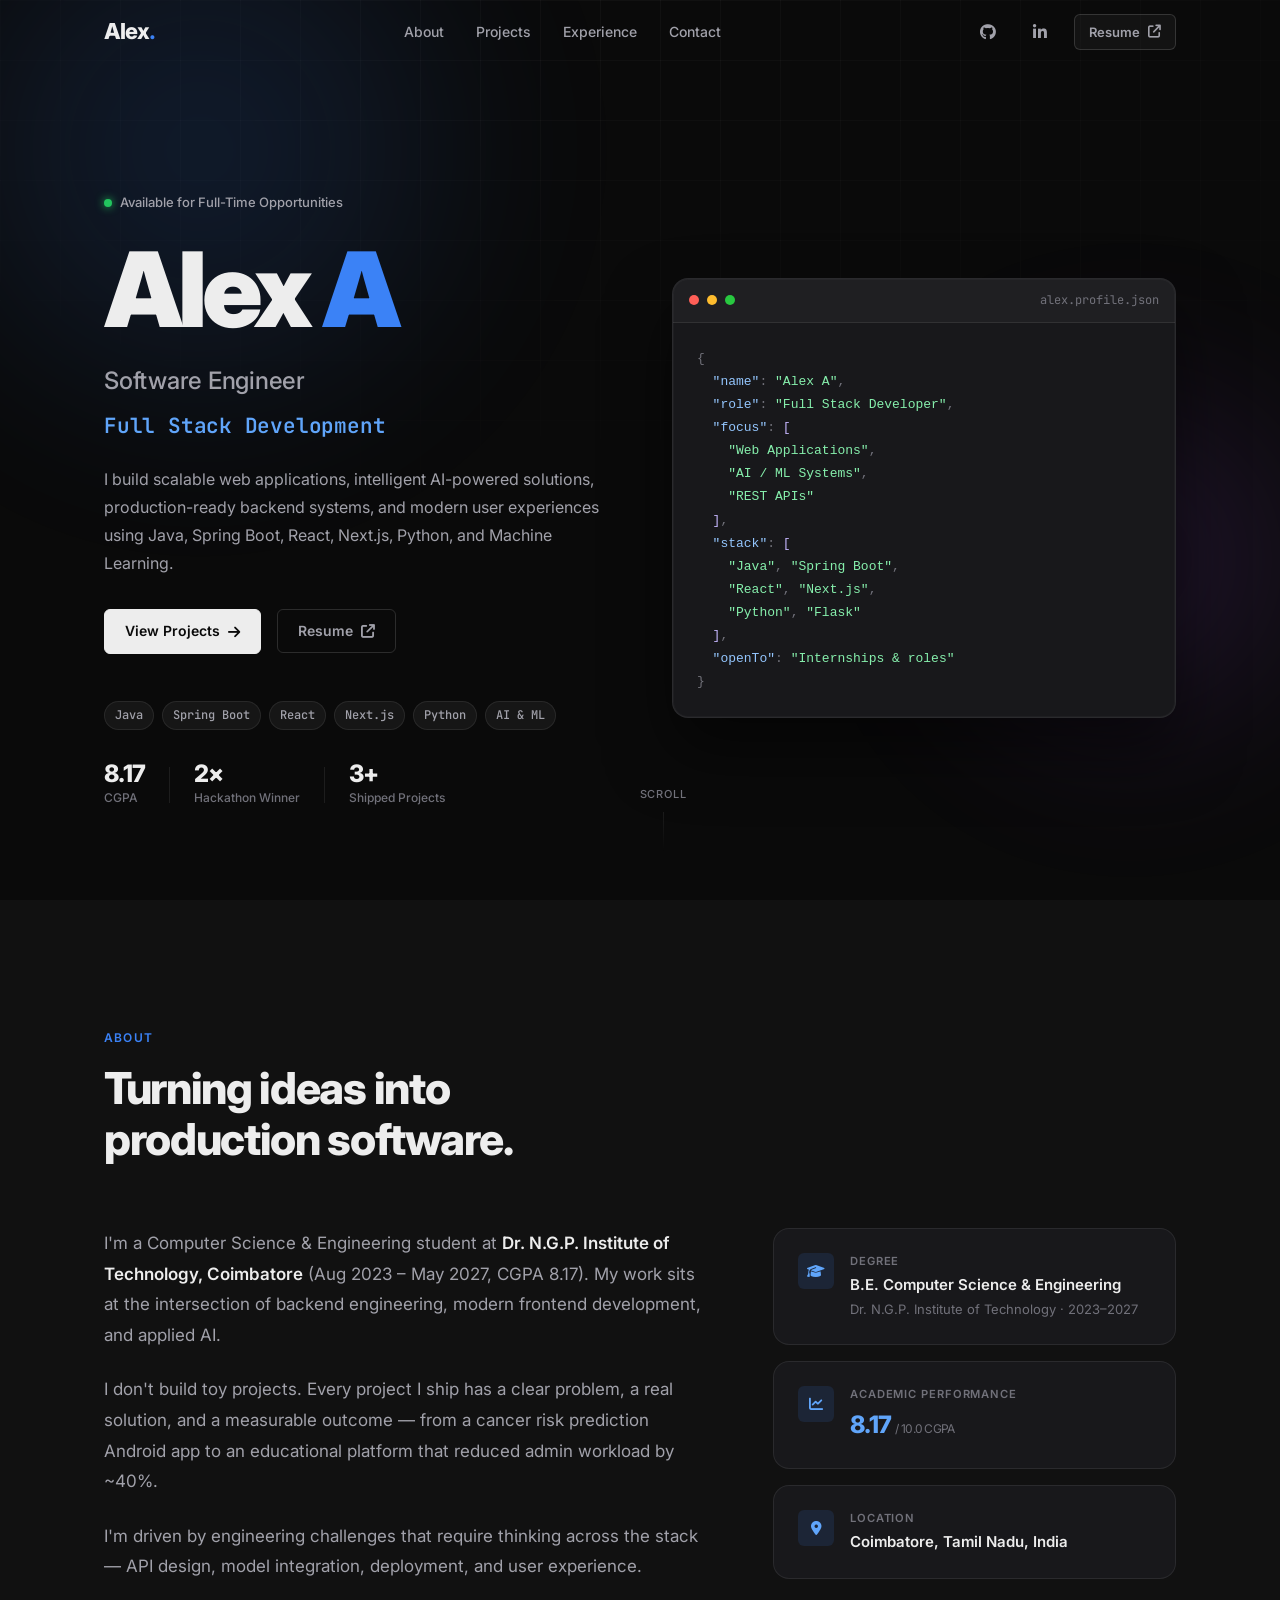
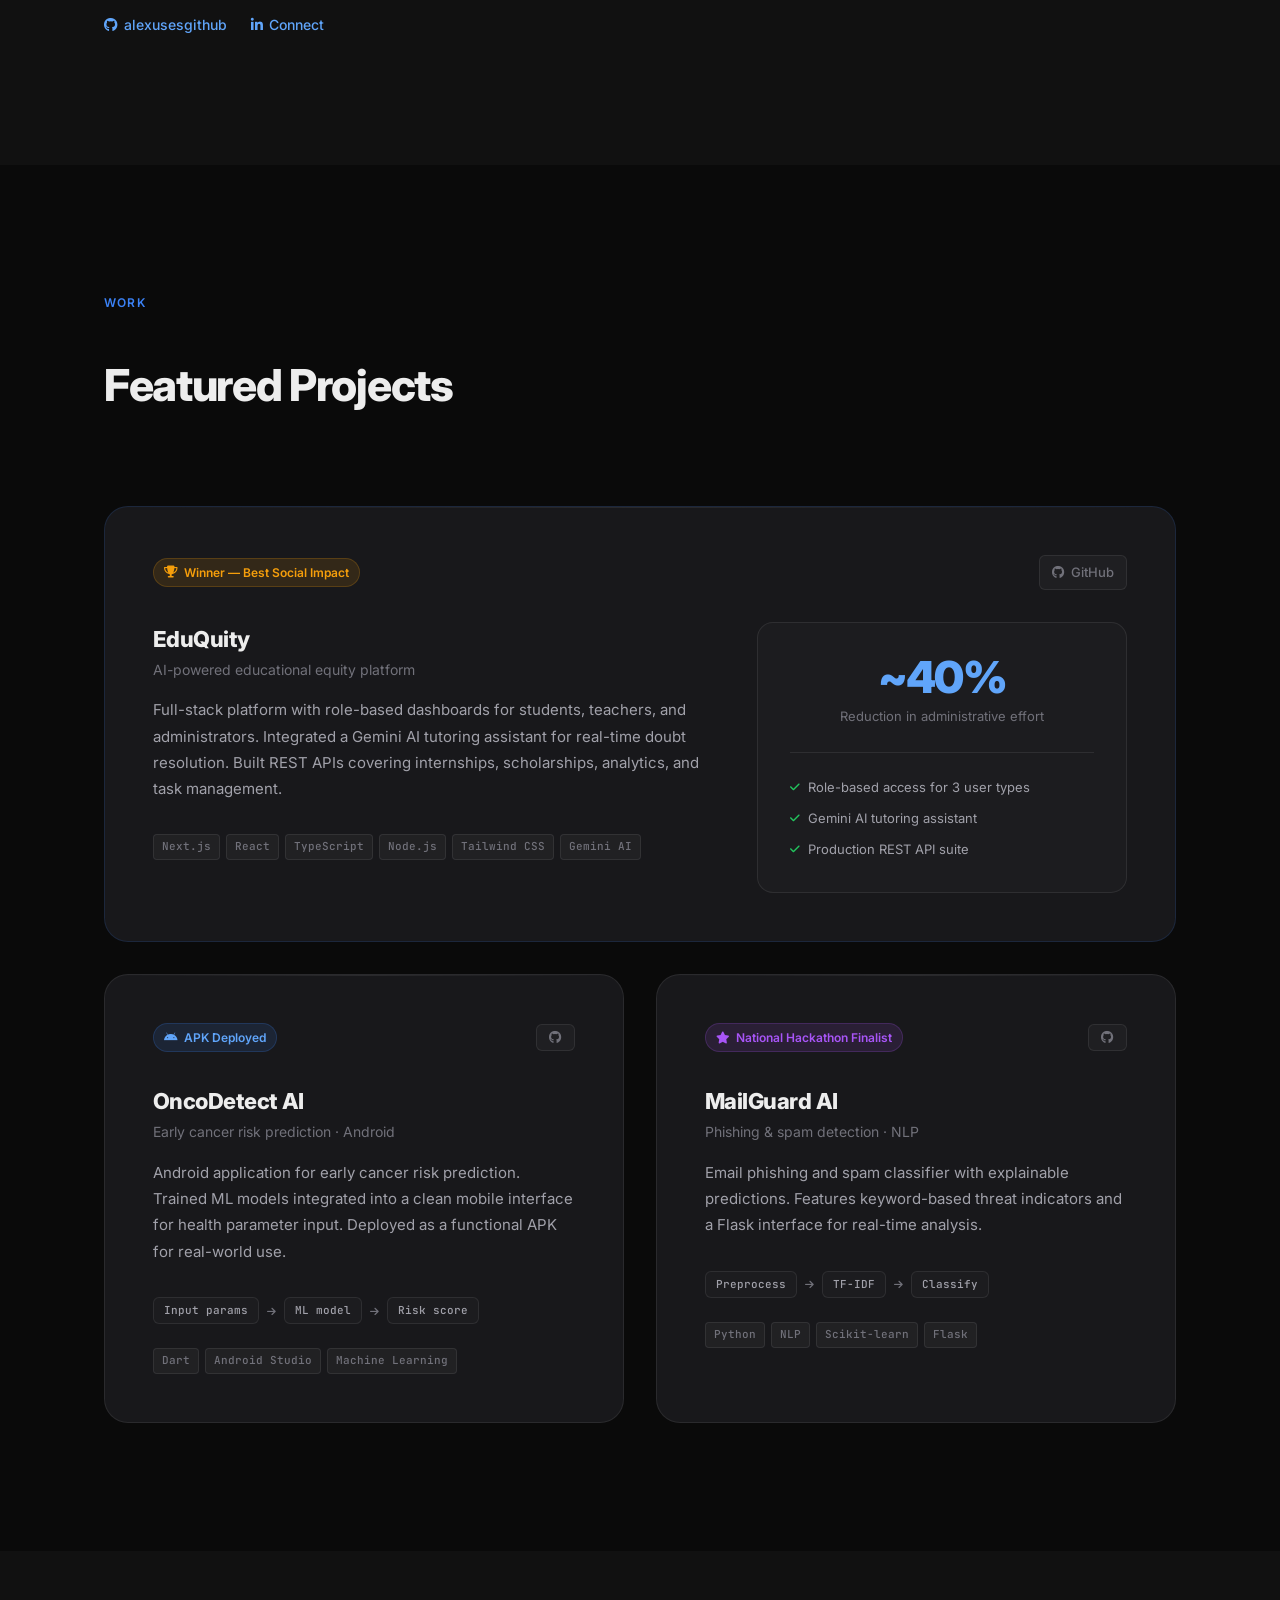
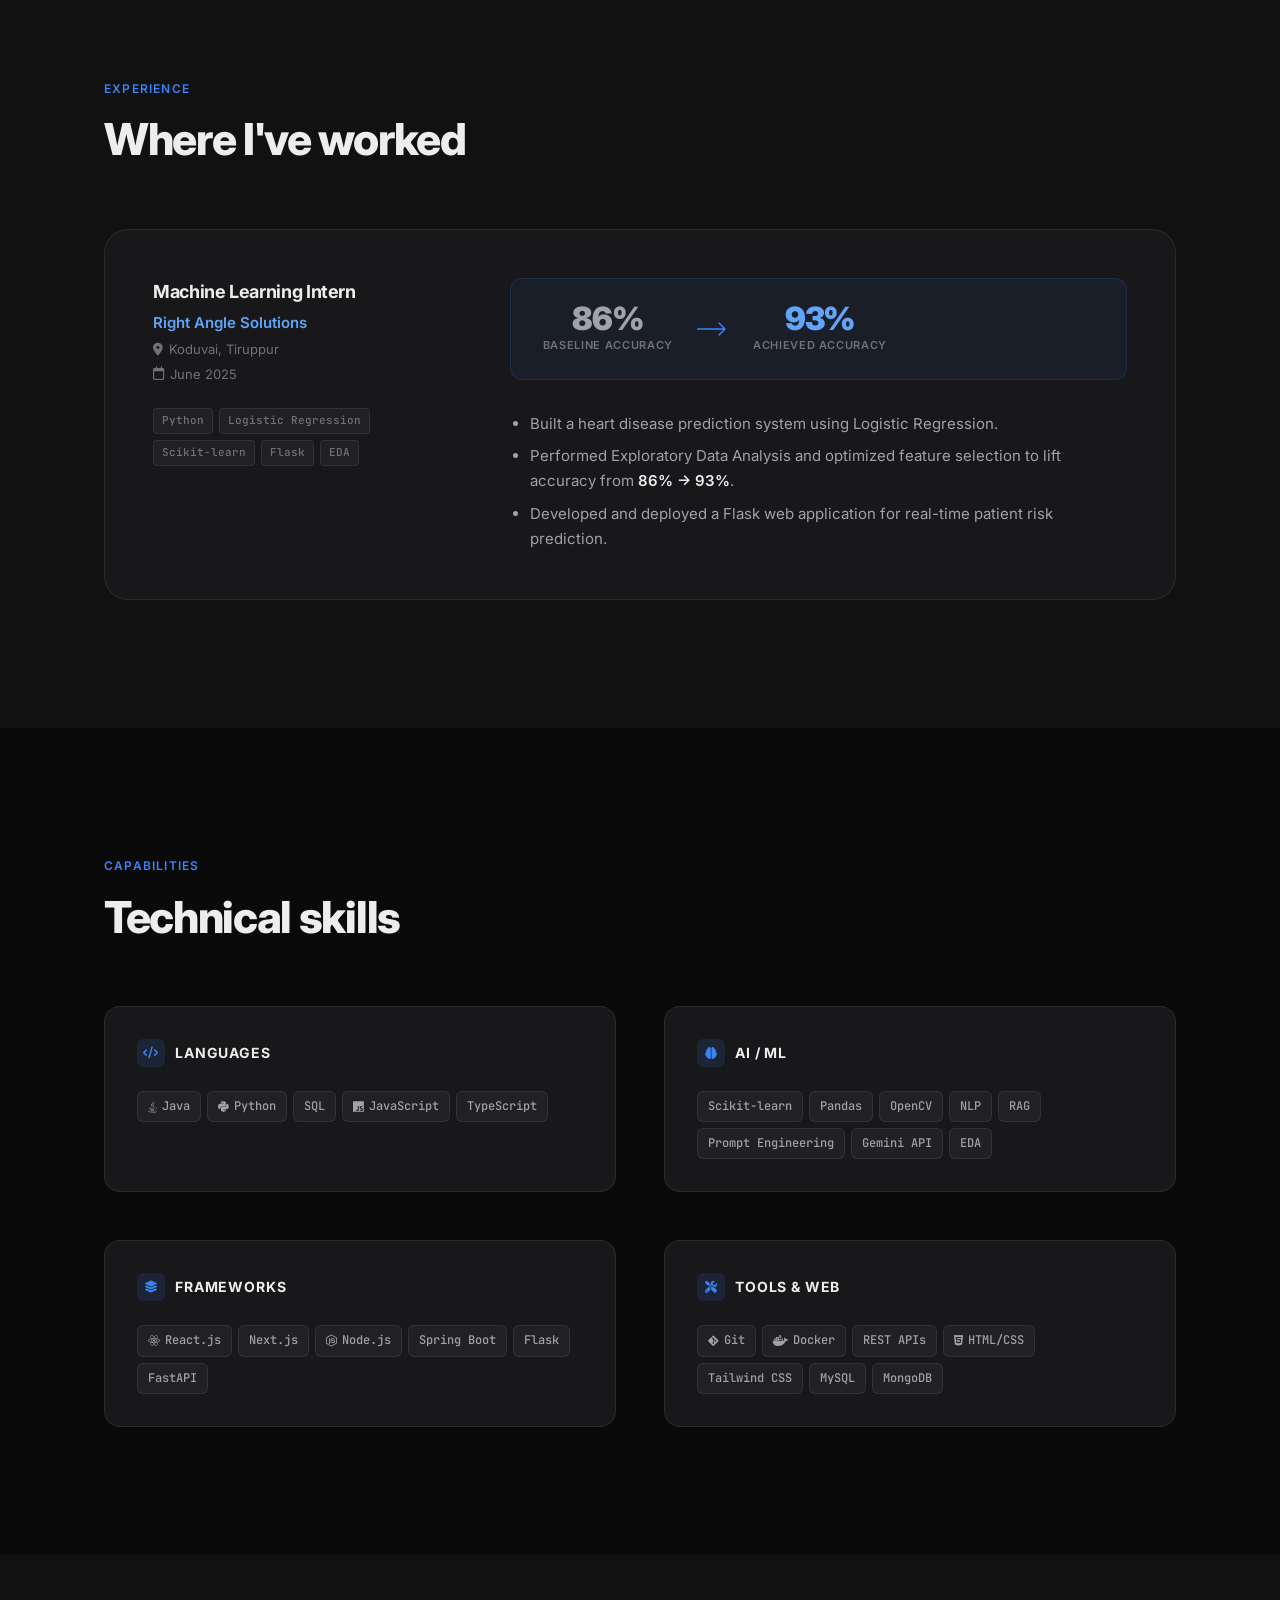
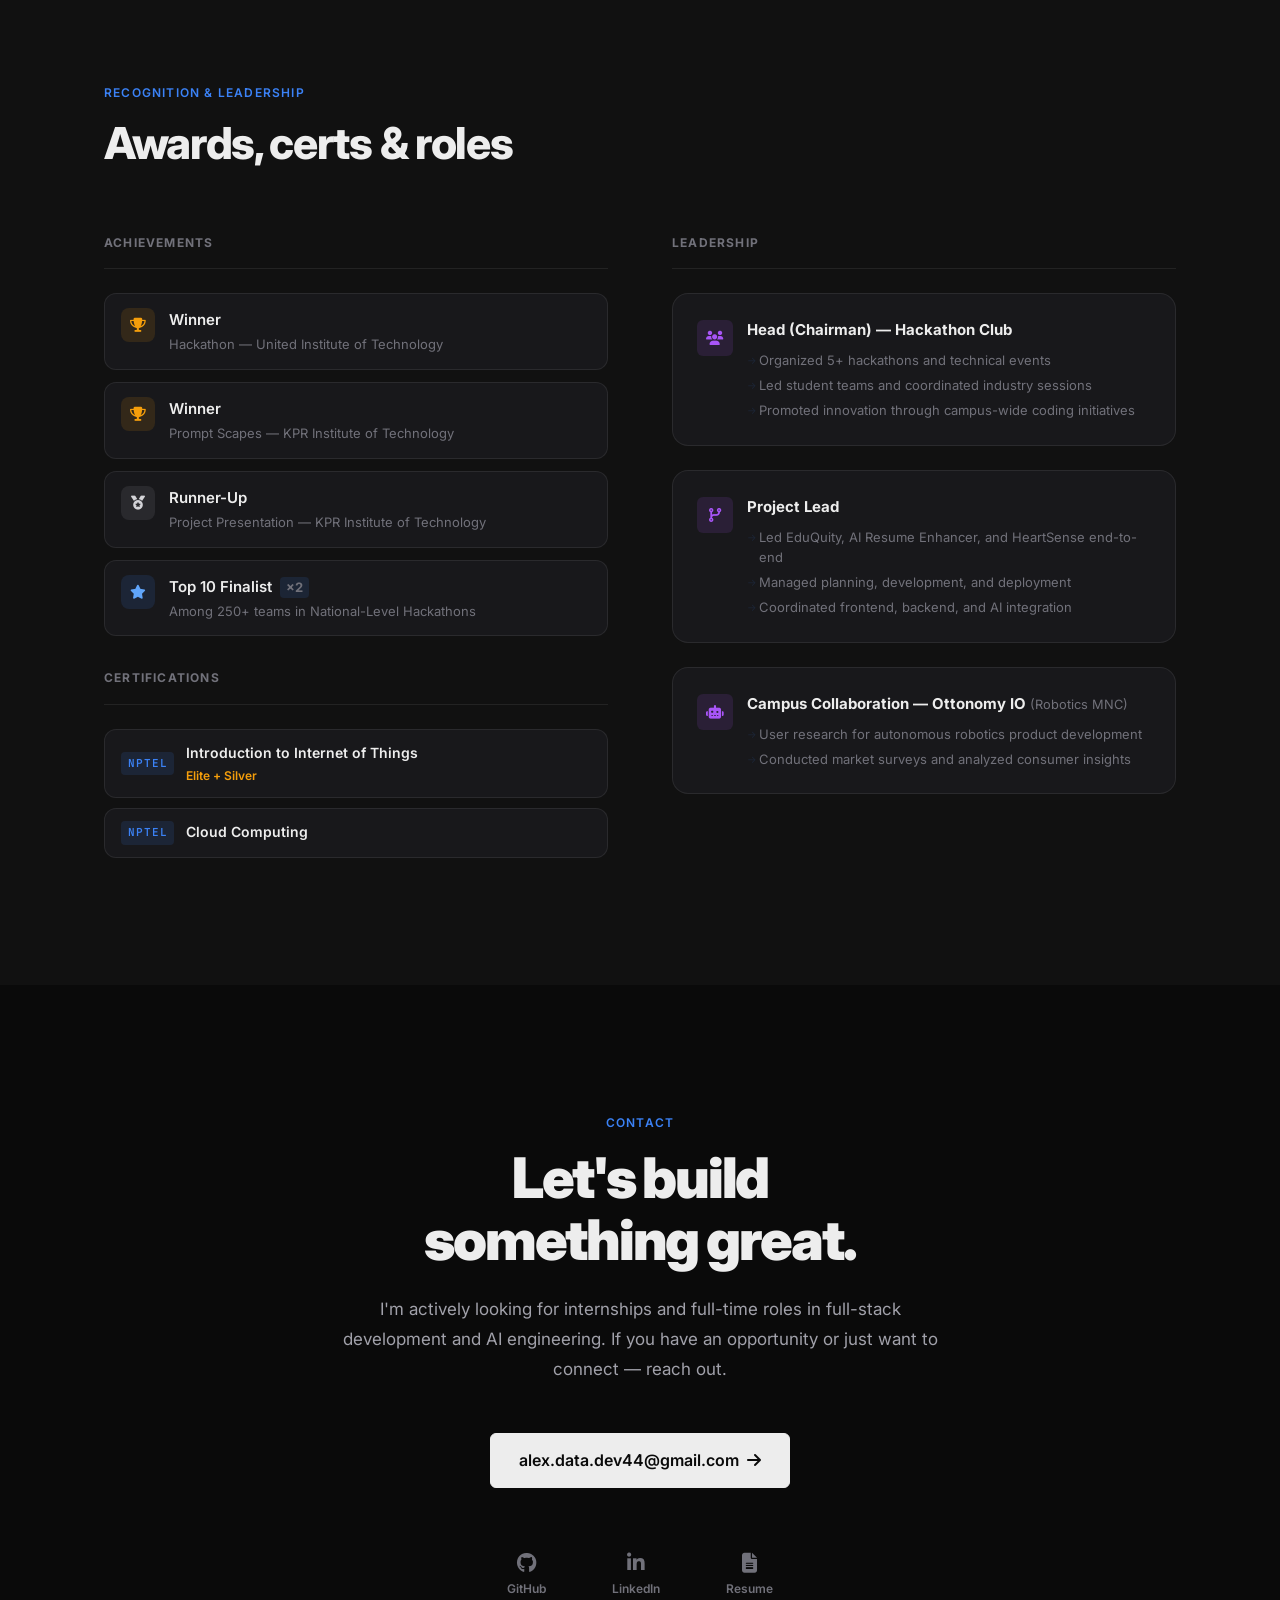
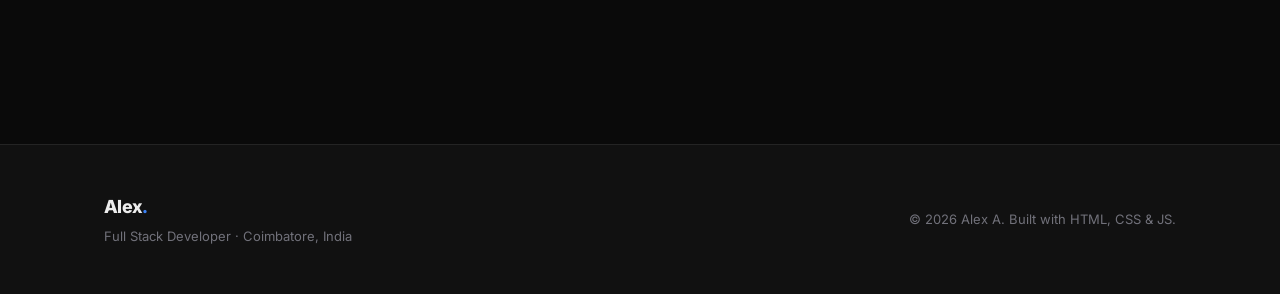
==== commit 8595d606: "done" ====
--- a/index.html
+++ b/index.html
@@ -100,12 +100,20 @@
             Alex <span class="hero-name-accent">A</span>
           </h1>
 
-          <!-- 3. Role — directly under name, immediately readable -->
-          <p class="hero-role fade-up" style="--delay: 120ms">Full Stack Software Engineer</p>
-
-          <!-- 4. One-line value proposition -->
-          <p class="hero-body fade-up" style="--delay: 180ms">
-            Building scalable web applications, Spring Boot APIs, AI-powered tools, and production-ready backend systems with Java, React, Next.js, and Python.
+          <!-- 3. Role — fixed primary title, immediately under name -->
+          <p class="hero-role fade-up" style="--delay: 120ms">Software Engineer</p>
+
+          <!-- 4. Rotating specialization — dual-span ping-pong -->
+          <div class="hero-specialization fade-up" style="--delay: 160ms">
+            <div class="spec-stage" id="spec-stage" aria-live="polite" aria-atomic="true">
+              <span class="spec-span spec-on" id="spec-a">Full Stack Development</span>
+              <span class="spec-span spec-off spec-off-below" id="spec-b" aria-hidden="true">AI Engineering</span>
+            </div>
+          </div>
+
+          <!-- 5. Value proposition -->
+          <p class="hero-body fade-up" style="--delay: 210ms">
+            I build scalable web applications, intelligent AI-powered solutions, production-ready backend systems, and modern user experiences using Java, Spring Boot, React, Next.js, Python, and Machine Learning.
           </p>
 
           <!-- 5. Primary CTAs -->
--- a/style.css
+++ b/style.css
@@ -555,13 +555,13 @@
   color: var(--c-accent);
 }
 
-/* Role — immediately under name */
+/* Role — immediately under name, tight coupling with spec line */
 .hero-role {
   font-size: clamp(1.125rem, 2.5vw, 1.5rem);
   font-weight: 500;
   color: var(--c-text-2);
   letter-spacing: -0.01em;
-  margin-bottom: var(--sp-3);
+  margin-bottom: 0.35em;
 }
 
 /* Keep headline classes in case referenced elsewhere */
@@ -592,6 +592,95 @@
   max-width: 520px;
   margin-bottom: var(--sp-4);
   line-height: 1.75;
+}
+
+/* ─────────────────────────────────────────────────────────────────────────
+   Rotating Specialization — Dual-Span Ping-Pong
+   ─────────────────────────────────────────────────────────────────────────
+   Architecture: .spec-stage holds TWO <span> elements (A and B).
+   JS alternates which is "on stage". Both animate simultaneously.
+
+   WHY NO overflow:hidden:
+   overflow:hidden clips any translateY offset, making the entering word
+   invisible until it reaches Y=0. This is the root cause of "instant swap".
+   We use a fixed height + overflow:visible instead. The overlapping spans
+   during the 500ms transition are imperceptible since they're stacked.
+   ───────────────────────────────────────────────────────────────────────── */
+
+.hero-specialization {
+  margin-bottom: var(--sp-3);
+}
+
+.spec-stage {
+  position: relative;
+  height: 2em;             /* Fixed height — prevents layout shift */
+  overflow: visible;       /* MUST be visible — clipping kills translateY */
+}
+
+/* ── Shared span styles ── */
+.spec-span {
+  position: absolute;
+  top: 0;
+  left: 0;
+  white-space: nowrap;
+  font-size: clamp(1.0625rem, 2.4vw, 1.3125rem);
+  font-weight: 600;
+  font-family: var(--font-mono);
+  letter-spacing: -0.01em;
+  color: var(--c-accent-2);
+
+  /* All three properties animate */
+  transition:
+    opacity   0.5s cubic-bezier(0.22, 1, 0.36, 1),
+    transform 0.5s cubic-bezier(0.22, 1, 0.36, 1),
+    filter    0.5s cubic-bezier(0.22, 1, 0.36, 1);
+  will-change: opacity, transform, filter;
+}
+
+/* ── ON STAGE: fully visible, resting position ── */
+.spec-span.spec-on {
+  opacity: 1;
+  transform: translateY(0);
+  filter: blur(0px);
+  pointer-events: auto;
+}
+
+/* ── OFF STAGE (exiting, above): faded upward ── */
+.spec-span.spec-off {
+  opacity: 0;
+  transform: translateY(-16px);
+  filter: blur(6px);
+  pointer-events: none;
+  aria-hidden: true;
+}
+
+/* ── WAITING (entering, below): faded below ── */
+.spec-span.spec-off-below {
+  opacity: 0;
+  transform: translateY(16px);
+  filter: blur(6px);
+  pointer-events: none;
+}
+
+/* ── Reduced motion: static, no animation ── */
+@media (prefers-reduced-motion: reduce) {
+  .spec-span {
+    transition: none !important;
+  }
+  .spec-stage {
+    height: auto;
+    overflow: visible;
+  }
+  .spec-span.spec-off,
+  .spec-span.spec-off-below {
+    display: none;
+  }
+  .spec-span.spec-on {
+    opacity: 1 !important;
+    transform: none !important;
+    filter: none !important;
+    position: static;
+  }
 }
 
 .hero-tags {
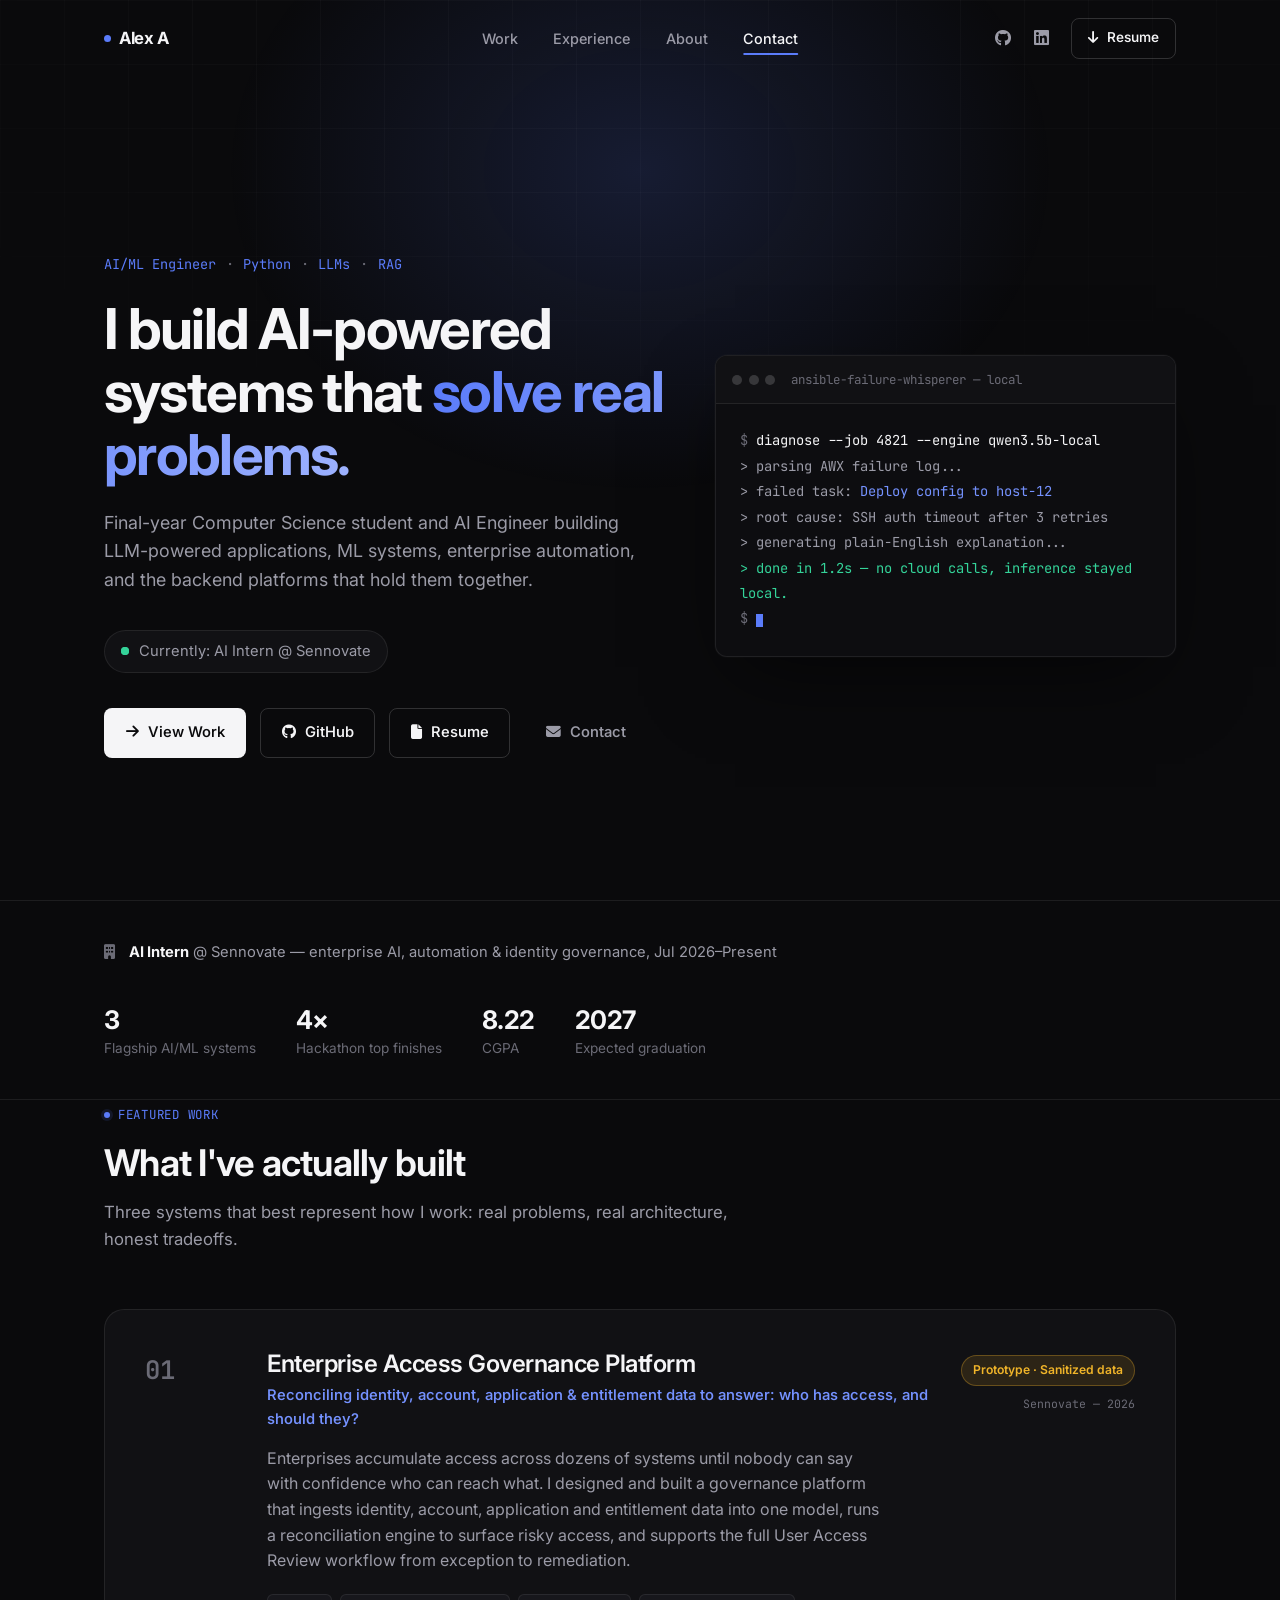
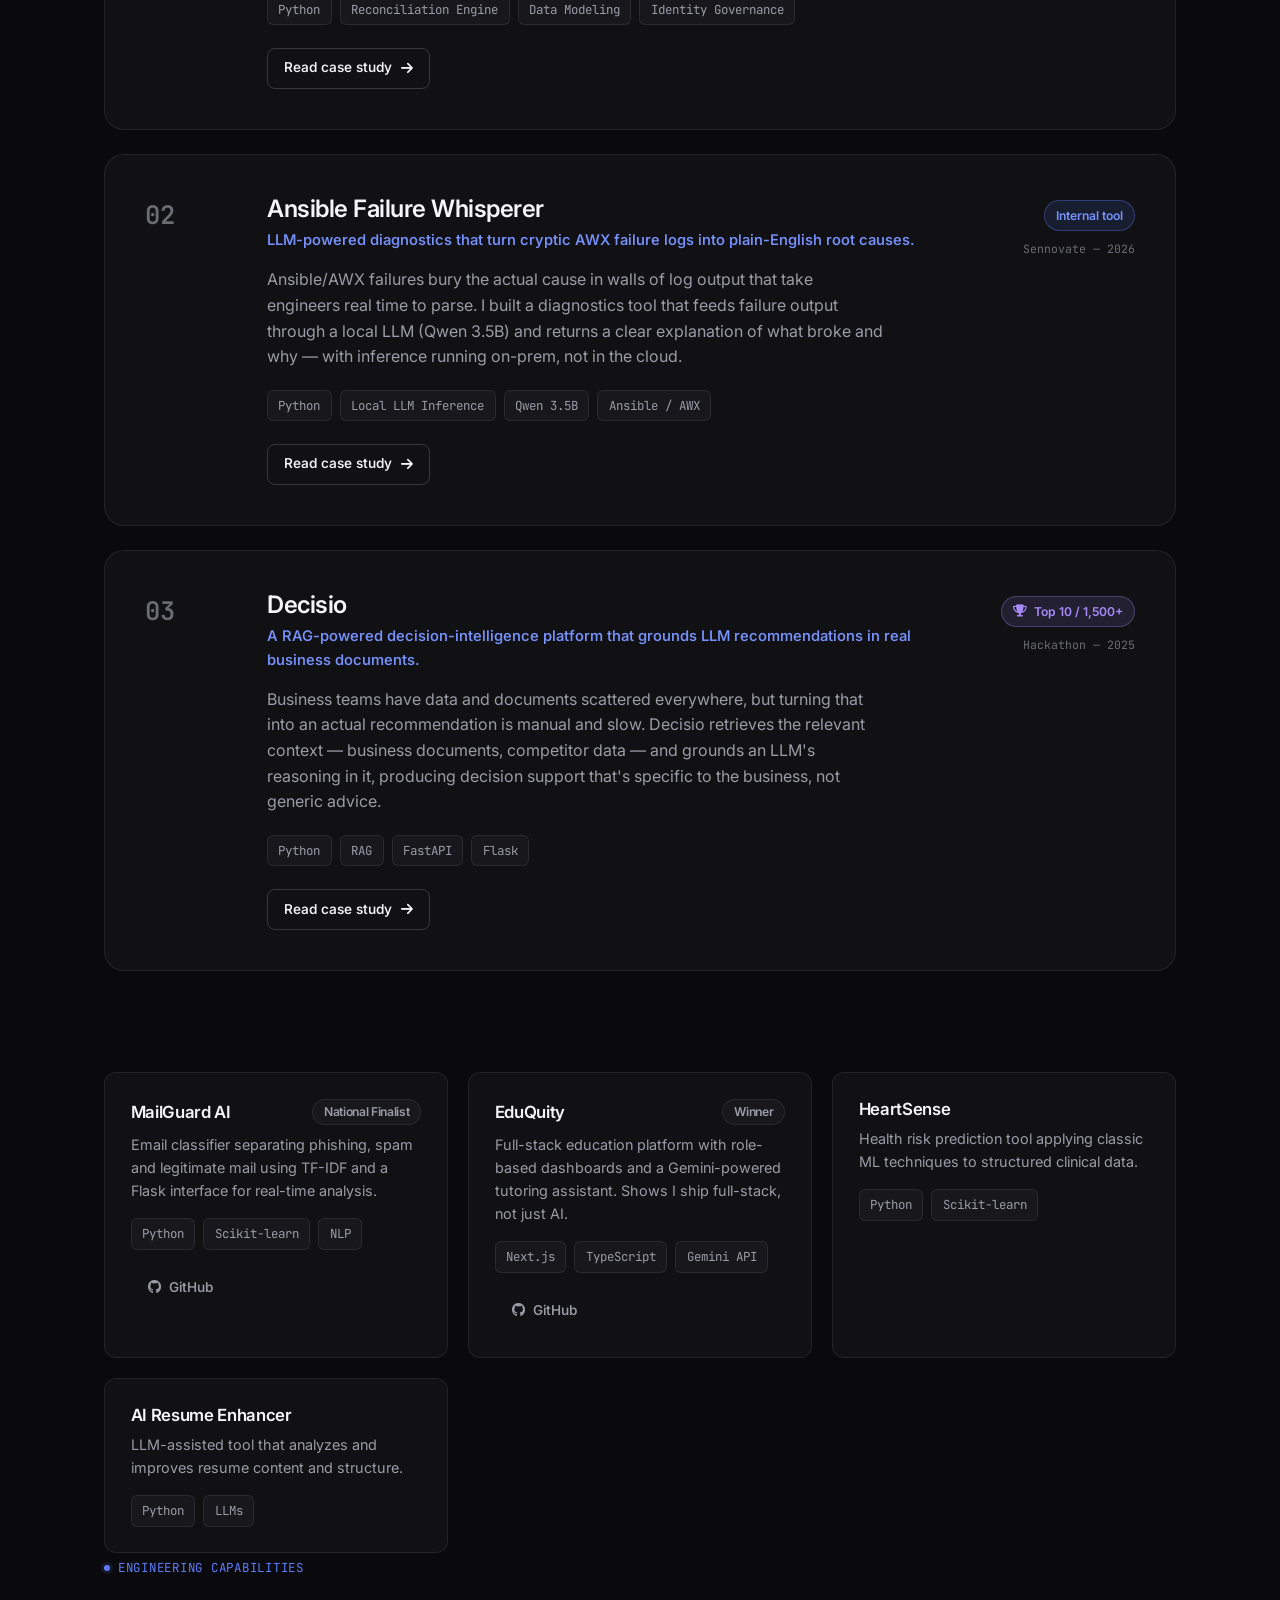
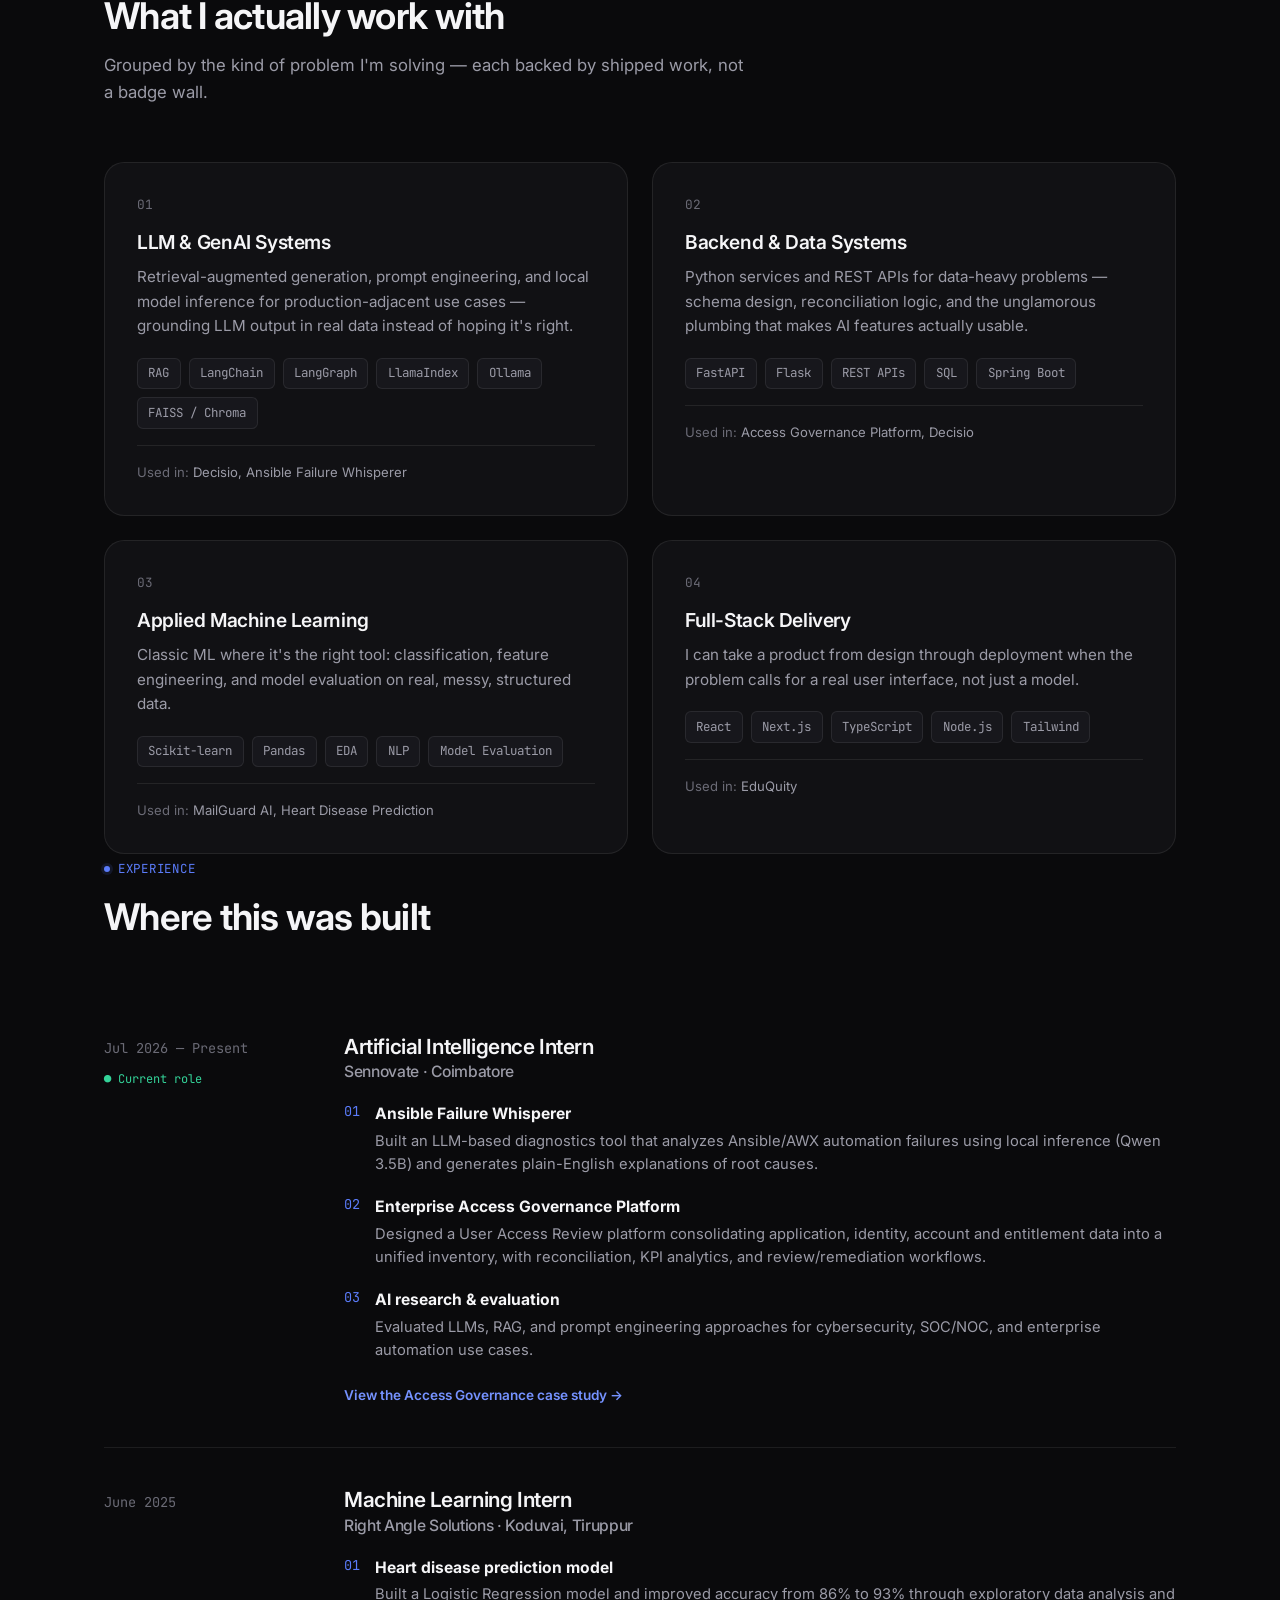
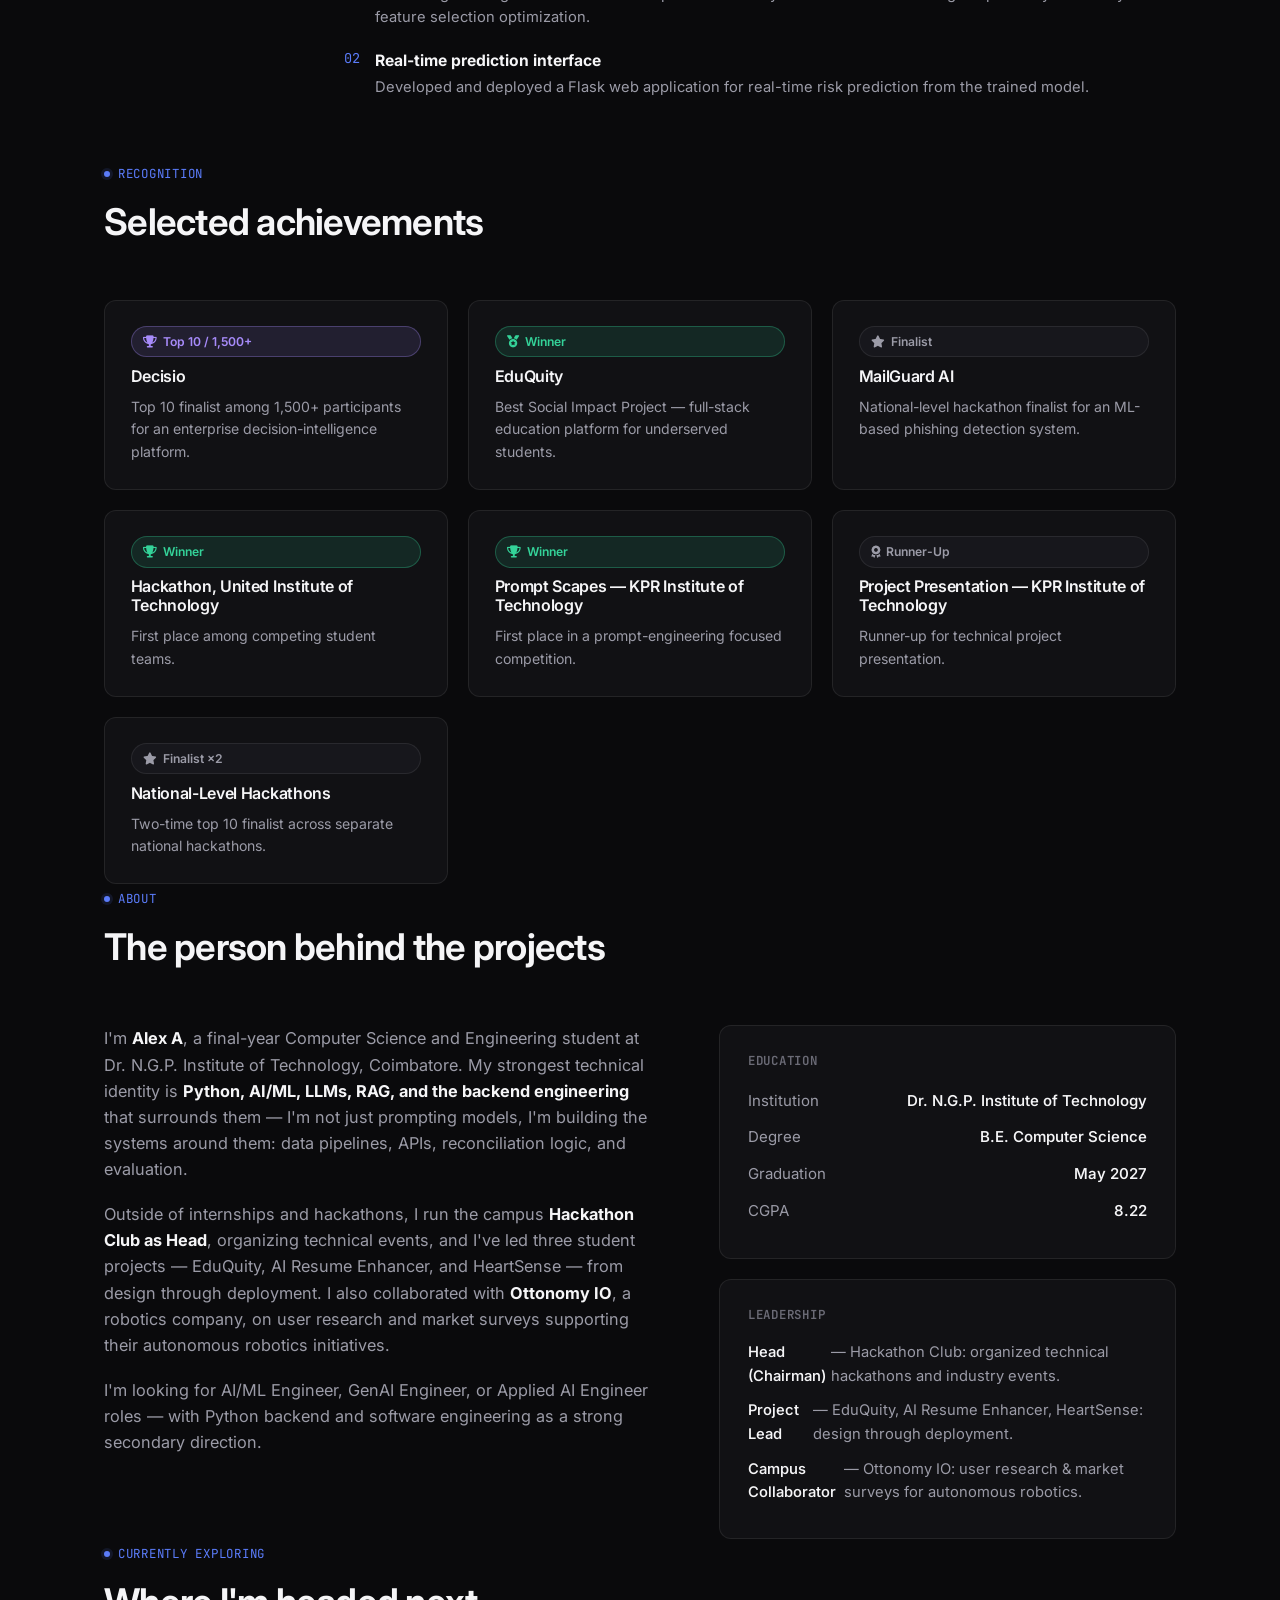
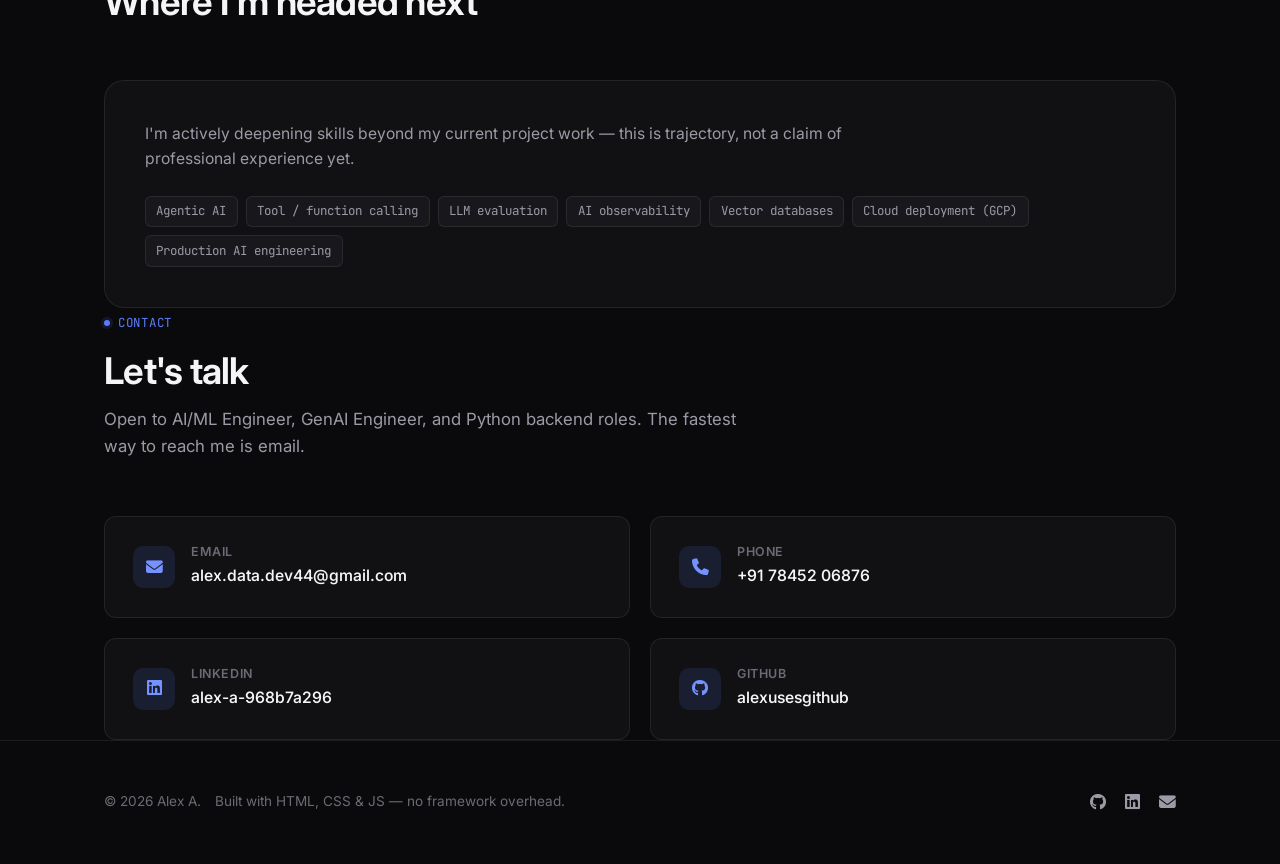
==== commit 159969b5: "Update portfolio with modernized styling, case studies, and SEO assets" ====
--- a/index.html
+++ b/index.html
@@ -2,645 +2,595 @@
 <html lang="en">
 
 <head>
-  <meta charset="UTF-8">
-  <meta name="viewport" content="width=device-width, initial-scale=1.0">
-  <meta name="description" content="Alex A — Full Stack Developer & CS Engineering Student specializing in scalable web applications and AI-powered solutions.">
-  <meta property="og:title" content="Alex A | Full Stack Developer">
-  <meta property="og:description" content="CS Engineering student building full-stack apps and ML solutions that ship.">
-  <title>Alex A — Full Stack Developer</title>
-
-  <link rel="preconnect" href="https://fonts.googleapis.com">
-  <link rel="preconnect" href="https://fonts.gstatic.com" crossorigin>
-  <link href="https://fonts.googleapis.com/css2?family=Inter:ital,opsz,wght@0,14..32,300;0,14..32,400;0,14..32,500;0,14..32,600;0,14..32,700;0,14..32,800;0,14..32,900;1,14..32,400&family=JetBrains+Mono:wght@400;500;600&display=swap" rel="stylesheet">
-  <link rel="stylesheet" href="https://cdnjs.cloudflare.com/ajax/libs/font-awesome/6.5.0/css/all.min.css">
-  <link rel="stylesheet" href="style.css">
+    <meta charset="UTF-8">
+    <meta name="viewport" content="width=device-width, initial-scale=1.0">
+    <title>Alex A — AI/ML Engineer | LLM, RAG & Python</title>
+    <meta name="description"
+        content="Alex A is an AI/ML Engineer and final-year Computer Science student building LLM-powered applications, RAG pipelines, machine learning systems, and Python backend platforms.">
+
+    <!-- Open Graph -->
+    <meta property="og:type" content="website">
+    <meta property="og:title" content="Alex A — AI/ML Engineer | LLM, RAG & Python">
+    <meta property="og:description"
+        content="AI/ML Engineer building LLM-powered applications, RAG pipelines, ML systems, and Python backend platforms.">
+    <meta name="twitter:card" content="summary">
+
+    <link rel="icon" type="image/svg+xml" href="assets/favicon.svg">
+
+    <!-- Fonts -->
+    <link rel="preconnect" href="https://fonts.googleapis.com">
+    <link rel="preconnect" href="https://fonts.gstatic.com" crossorigin>
+    <link
+        href="https://fonts.googleapis.com/css2?family=Inter:wght@400;500;600;700&family=JetBrains+Mono:wght@400;500;600&display=swap"
+        rel="stylesheet">
+    <link rel="stylesheet" href="https://cdnjs.cloudflare.com/ajax/libs/font-awesome/6.4.0/css/all.min.css">
+
+    <link rel="stylesheet" href="style.css">
 </head>
 
 <body>
-
-  <!-- Skip Link -->
-  <a href="#main-content" class="skip-link">Skip to main content</a>
-
-  <!-- Ambient Background -->
-  <div class="ambient-bg" aria-hidden="true">
-    <div class="ambient-orb orb-1"></div>
-    <div class="ambient-orb orb-2"></div>
-    <div class="grid-overlay"></div>
-  </div>
-
-  <!-- Navigation -->
-  <header class="site-header" role="banner">
-    <nav class="nav" aria-label="Primary navigation">
-      <div class="nav-inner">
-        <a href="#home" class="nav-logo" aria-label="Alex A - Home">
-          <span class="logo-text">Alex</span><span class="logo-dot">.</span>
-        </a>
-
-        <ul class="nav-links" role="list">
-          <li><a href="#about" class="nav-link">About</a></li>
-          <li><a href="#projects" class="nav-link">Projects</a></li>
-          <li><a href="#experience" class="nav-link">Experience</a></li>
-          <li><a href="#contact" class="nav-link">Contact</a></li>
+    <a class="skip-link" href="#main">Skip to content</a>
+    <div class="bg-grid" aria-hidden="true"></div>
+    <div class="bg-glow" aria-hidden="true"></div>
+
+    <!-- Navbar -->
+    <nav class="navbar" id="navbar">
+        <div class="nav-container">
+            <a href="#home" class="logo"><span class="dot"></span> Alex A</a>
+            <ul class="nav-links">
+                <li><a href="#work">Work</a></li>
+                <li><a href="#experience">Experience</a></li>
+                <li><a href="#about">About</a></li>
+                <li><a href="#contact">Contact</a></li>
+            </ul>
+            <div class="nav-right">
+                <a href="https://github.com/alexusesgithub" class="icon-link" target="_blank" rel="noopener"
+                    aria-label="GitHub"><i class="fa-brands fa-github"></i></a>
+                <a href="https://www.linkedin.com/in/alex-a-968b7a296/" class="icon-link" target="_blank"
+                    rel="noopener" aria-label="LinkedIn"><i class="fa-brands fa-linkedin"></i></a>
+                <a href="assets/Alex_A_Resume.pdf" class="btn btn-outline btn-sm nav-btn" target="_blank"><i
+                        class="fa-solid fa-arrow-down"></i> Resume</a>
+                <button class="menu-toggle" aria-label="Open menu"><i class="fa-solid fa-bars"></i></button>
+            </div>
+        </div>
+    </nav>
+
+    <!-- Mobile menu -->
+    <div class="mobile-menu">
+        <button class="close-menu" aria-label="Close menu"><i class="fa-solid fa-xmark"></i></button>
+        <ul class="mobile-links">
+            <li><a href="#work">Work</a></li>
+            <li><a href="#experience">Experience</a></li>
+            <li><a href="#about">About</a></li>
+            <li><a href="#contact">Contact</a></li>
         </ul>
-
-        <div class="nav-actions">
-          <a href="https://github.com/alexusesgithub" class="nav-icon-link" target="_blank" rel="noopener noreferrer" aria-label="GitHub profile">
-            <i class="fa-brands fa-github" aria-hidden="true"></i>
-          </a>
-          <a href="https://www.linkedin.com/in/alex-a-968b7a296/" class="nav-icon-link" target="_blank" rel="noopener noreferrer" aria-label="LinkedIn profile">
-            <i class="fa-brands fa-linkedin-in" aria-hidden="true"></i>
-          </a>
-          <a href="assets/Alex_A_Resume.pdf" class="btn btn-sm" target="_blank" rel="noopener noreferrer">
-            Resume <i class="fa-solid fa-arrow-up-right-from-square" aria-hidden="true"></i>
-          </a>
-          <button class="mobile-menu-btn" aria-label="Open menu" aria-expanded="false" aria-controls="mobile-nav">
-            <span class="hamburger-line"></span>
-            <span class="hamburger-line"></span>
-          </button>
+        <div class="mobile-actions">
+            <a href="assets/Alex_A_Resume.pdf" class="btn btn-outline" target="_blank"><i
+                    class="fa-solid fa-arrow-down"></i> Resume</a>
+            <a href="https://github.com/alexusesgithub" class="btn btn-ghost" target="_blank" rel="noopener"><i
+                    class="fa-brands fa-github"></i> GitHub</a>
         </div>
-      </div>
-    </nav>
-
-    <!-- Mobile Nav Drawer -->
-    <div id="mobile-nav" class="mobile-nav" aria-hidden="true" role="dialog" aria-label="Mobile navigation">
-      <div class="mobile-nav-inner">
-        <button class="mobile-nav-close" aria-label="Close menu">
-          <i class="fa-solid fa-xmark" aria-hidden="true"></i>
-        </button>
-        <ul class="mobile-nav-links" role="list">
-          <li><a href="#about" class="mobile-nav-link">About</a></li>
-          <li><a href="#projects" class="mobile-nav-link">Projects</a></li>
-          <li><a href="#experience" class="mobile-nav-link">Experience</a></li>
-          <li><a href="#skills" class="mobile-nav-link">Skills</a></li>
-          <li><a href="#contact" class="mobile-nav-link">Contact</a></li>
-        </ul>
-        <div class="mobile-nav-footer">
-          <a href="assets/Alex_A_Resume.pdf" class="btn btn-full" target="_blank" rel="noopener noreferrer">Download Resume</a>
+    </div>
+
+    <main id="main">
+        <!-- Hero -->
+        <section id="home" class="hero wrap">
+            <div class="hero-content reveal">
+                <p class="hero-eyebrow">AI/ML Engineer <span class="sep">·</span> Python <span class="sep">·</span>
+                    LLMs <span class="sep">·</span> RAG</p>
+                <h1>I build AI-powered systems that <span class="accent-text">solve real problems.</span></h1>
+                <p class="hero-desc">Final-year Computer Science student and AI Engineer building LLM-powered
+                    applications, ML systems, enterprise automation, and the backend platforms that hold them
+                    together.</p>
+                <div class="hero-role"><span class="pulse"></span> Currently: AI Intern @ Sennovate</div>
+                <div class="hero-buttons">
+                    <a href="#work" class="btn btn-primary"><i class="fa-solid fa-arrow-right"></i> View Work</a>
+                    <a href="https://github.com/alexusesgithub" class="btn btn-outline" target="_blank"
+                        rel="noopener"><i class="fa-brands fa-github"></i> GitHub</a>
+                    <a href="assets/Alex_A_Resume.pdf" class="btn btn-outline" target="_blank"><i
+                            class="fa-solid fa-file"></i> Resume</a>
+                    <a href="#contact" class="btn btn-ghost"><i class="fa-solid fa-envelope"></i> Contact</a>
+                </div>
+            </div>
+            <div class="hero-visual reveal">
+                <div class="terminal">
+                    <div class="terminal-bar">
+                        <span class="terminal-dot"></span><span class="terminal-dot"></span><span
+                            class="terminal-dot"></span>
+                        <span class="terminal-title">ansible-failure-whisperer — local</span>
+                    </div>
+                    <div class="terminal-body" id="hero-terminal">
+                        <div><span class="prompt">$</span> <span class="cmd">diagnose --job 4821 --engine qwen3.5b-local</span></div>
+                        <div class="out">&gt; parsing AWX failure log...</div>
+                        <div class="out">&gt; failed task: <span class="accent">Deploy config to host-12</span></div>
+                        <div class="out">&gt; root cause: SSH auth timeout after 3 retries</div>
+                        <div class="out">&gt; generating plain-English explanation...</div>
+                        <div class="ok">&gt; done in 1.2s — no cloud calls, inference stayed local.</div>
+                        <div><span class="prompt">$</span> <span class="cur"></span></div>
+                    </div>
+                </div>
+            </div>
+        </section>
+
+        <!-- Credibility strip -->
+        <section class="credibility">
+            <div class="wrap">
+                <div class="cred-role">
+                    <i class="fa-solid fa-building" style="color: var(--text-tertiary);"></i>
+                    <span><strong>AI Intern</strong> @ Sennovate — enterprise AI, automation & identity governance,
+                        Jul 2026–Present</span>
+                </div>
+                <div class="cred-stats">
+                    <div class="cred-stat">
+                        <h3>3</h3>
+                        <p>Flagship AI/ML systems</p>
+                    </div>
+                    <div class="cred-stat">
+                        <h3>4×</h3>
+                        <p>Hackathon top finishes</p>
+                    </div>
+                    <div class="cred-stat">
+                        <h3>8.22</h3>
+                        <p>CGPA</p>
+                    </div>
+                    <div class="cred-stat">
+                        <h3>2027</h3>
+                        <p>Expected graduation</p>
+                    </div>
+                </div>
+            </div>
+        </section>
+
+        <!-- Featured Work -->
+        <section id="work" class="wrap">
+            <div class="section-head reveal">
+                <p class="eyebrow">Featured Work</p>
+                <h2 class="section-title">What I've actually built</h2>
+                <p class="section-sub">Three systems that best represent how I work: real problems, real
+                    architecture, honest tradeoffs.</p>
+            </div>
+
+            <div class="feature-list">
+                <!-- 01 Access Governance -->
+                <article class="feature-card reveal">
+                    <div class="feature-index">01</div>
+                    <div class="feature-body">
+                        <h3>Enterprise Access Governance Platform</h3>
+                        <p class="feature-tagline">Reconciling identity, account, application & entitlement data to
+                            answer: who has access, and should they?</p>
+                        <p class="feature-desc">Enterprises accumulate access across dozens of systems until nobody
+                            can say with confidence who can reach what. I designed and built a governance platform
+                            that ingests identity, account, application and entitlement data into one model, runs a
+                            reconciliation engine to surface risky access, and supports the full User Access Review
+                            workflow from exception to remediation.</p>
+                        <div class="feature-meta">
+                            <span class="chip">Python</span>
+                            <span class="chip">Reconciliation Engine</span>
+                            <span class="chip">Data Modeling</span>
+                            <span class="chip">Identity Governance</span>
+                        </div>
+                        <div class="feature-actions">
+                            <a href="projects/access-governance.html" class="btn btn-outline btn-sm">Read case study
+                                <i class="fa-solid fa-arrow-right"></i></a>
+                        </div>
+                    </div>
+                    <div class="feature-aside">
+                        <span class="badge badge-amber">Prototype · Sanitized data</span>
+                        <span class="feature-status">Sennovate — 2026</span>
+                    </div>
+                </article>
+
+                <!-- 02 Ansible Failure Whisperer -->
+                <article class="feature-card reveal">
+                    <div class="feature-index">02</div>
+                    <div class="feature-body">
+                        <h3>Ansible Failure Whisperer</h3>
+                        <p class="feature-tagline">LLM-powered diagnostics that turn cryptic AWX failure logs into
+                            plain-English root causes.</p>
+                        <p class="feature-desc">Ansible/AWX failures bury the actual cause in walls of log output that
+                            take engineers real time to parse. I built a diagnostics tool that feeds failure output
+                            through a local LLM (Qwen 3.5B) and returns a clear explanation of what broke and why —
+                            with inference running on-prem, not in the cloud.</p>
+                        <div class="feature-meta">
+                            <span class="chip">Python</span>
+                            <span class="chip">Local LLM Inference</span>
+                            <span class="chip">Qwen 3.5B</span>
+                            <span class="chip">Ansible / AWX</span>
+                        </div>
+                        <div class="feature-actions">
+                            <a href="projects/ansible-failure-whisperer.html" class="btn btn-outline btn-sm">Read
+                                case study <i class="fa-solid fa-arrow-right"></i></a>
+                        </div>
+                    </div>
+                    <div class="feature-aside">
+                        <span class="badge badge-accent">Internal tool</span>
+                        <span class="feature-status">Sennovate — 2026</span>
+                    </div>
+                </article>
+
+                <!-- 03 Decisio -->
+                <article class="feature-card reveal">
+                    <div class="feature-index">03</div>
+                    <div class="feature-body">
+                        <h3>Decisio</h3>
+                        <p class="feature-tagline">A RAG-powered decision-intelligence platform that grounds LLM
+                            recommendations in real business documents.</p>
+                        <p class="feature-desc">Business teams have data and documents scattered everywhere, but
+                            turning that into an actual recommendation is manual and slow. Decisio retrieves the
+                            relevant context — business documents, competitor data — and grounds an LLM's reasoning in
+                            it, producing decision support that's specific to the business, not generic advice.</p>
+                        <div class="feature-meta">
+                            <span class="chip">Python</span>
+                            <span class="chip">RAG</span>
+                            <span class="chip">FastAPI</span>
+                            <span class="chip">Flask</span>
+                        </div>
+                        <div class="feature-actions">
+                            <a href="projects/decisio.html" class="btn btn-outline btn-sm">Read case study <i
+                                    class="fa-solid fa-arrow-right"></i></a>
+                        </div>
+                    </div>
+                    <div class="feature-aside">
+                        <span class="badge badge-violet"><i class="fa-solid fa-trophy"></i> Top 10 / 1,500+</span>
+                        <span class="feature-status">Hackathon — 2025</span>
+                    </div>
+                </article>
+            </div>
+
+            <div class="more-work-head reveal">
+                <h3>More work</h3>
+            </div>
+            <div class="more-work-grid reveal">
+                <div class="mini-card">
+                    <h4>MailGuard AI <span class="badge badge-neutral">National Finalist</span></h4>
+                    <p>Email classifier separating phishing, spam and legitimate mail using TF-IDF and a Flask
+                        interface for real-time analysis.</p>
+                    <div class="chip-row">
+                        <span class="chip">Python</span><span class="chip">Scikit-learn</span><span
+                            class="chip">NLP</span>
+                    </div>
+                    <div style="margin-top: 1.1rem;">
+                        <a href="https://github.com/alexusesgithub/email-spam-analyser" class="btn btn-ghost btn-sm"
+                            target="_blank" rel="noopener"><i class="fa-brands fa-github"></i> GitHub</a>
+                    </div>
+                </div>
+                <div class="mini-card">
+                    <h4>EduQuity <span class="badge badge-neutral">Winner</span></h4>
+                    <p>Full-stack education platform with role-based dashboards and a Gemini-powered tutoring
+                        assistant. Shows I ship full-stack, not just AI.</p>
+                    <div class="chip-row">
+                        <span class="chip">Next.js</span><span class="chip">TypeScript</span><span
+                            class="chip">Gemini API</span>
+                    </div>
+                    <div style="margin-top: 1.1rem;">
+                        <a href="https://github.com/alexusesgithub/ai-education-equity-system"
+                            class="btn btn-ghost btn-sm" target="_blank" rel="noopener"><i
+                                class="fa-brands fa-github"></i> GitHub</a>
+                    </div>
+                </div>
+                <div class="mini-card">
+                    <h4>HeartSense</h4>
+                    <p>Health risk prediction tool applying classic ML techniques to structured clinical data.</p>
+                    <div class="chip-row">
+                        <span class="chip">Python</span><span class="chip">Scikit-learn</span>
+                    </div>
+                </div>
+                <div class="mini-card">
+                    <h4>AI Resume Enhancer</h4>
+                    <p>LLM-assisted tool that analyzes and improves resume content and structure.</p>
+                    <div class="chip-row">
+                        <span class="chip">Python</span><span class="chip">LLMs</span>
+                    </div>
+                </div>
+            </div>
+        </section>
+
+        <!-- Capabilities -->
+        <section id="capabilities" class="wrap">
+            <div class="section-head reveal">
+                <p class="eyebrow">Engineering Capabilities</p>
+                <h2 class="section-title">What I actually work with</h2>
+                <p class="section-sub">Grouped by the kind of problem I'm solving — each backed by shipped work, not
+                    a badge wall.</p>
+            </div>
+            <div class="capability-grid">
+                <div class="capability-card reveal">
+                    <div class="cap-num">01</div>
+                    <h3>LLM & GenAI Systems</h3>
+                    <p>Retrieval-augmented generation, prompt engineering, and local model inference for
+                        production-adjacent use cases — grounding LLM output in real data instead of hoping it's
+                        right.</p>
+                    <div class="chip-row">
+                        <span class="chip">RAG</span><span class="chip">LangChain</span><span
+                            class="chip">LangGraph</span><span class="chip">LlamaIndex</span><span
+                            class="chip">Ollama</span><span class="chip">FAISS / Chroma</span>
+                    </div>
+                    <div class="cap-projects">Used in: <span>Decisio, Ansible Failure Whisperer</span></div>
+                </div>
+                <div class="capability-card reveal">
+                    <div class="cap-num">02</div>
+                    <h3>Backend & Data Systems</h3>
+                    <p>Python services and REST APIs for data-heavy problems — schema design, reconciliation logic,
+                        and the unglamorous plumbing that makes AI features actually usable.</p>
+                    <div class="chip-row">
+                        <span class="chip">FastAPI</span><span class="chip">Flask</span><span
+                            class="chip">REST APIs</span><span class="chip">SQL</span><span
+                            class="chip">Spring Boot</span>
+                    </div>
+                    <div class="cap-projects">Used in: <span>Access Governance Platform, Decisio</span></div>
+                </div>
+                <div class="capability-card reveal">
+                    <div class="cap-num">03</div>
+                    <h3>Applied Machine Learning</h3>
+                    <p>Classic ML where it's the right tool: classification, feature engineering, and model
+                        evaluation on real, messy, structured data.</p>
+                    <div class="chip-row">
+                        <span class="chip">Scikit-learn</span><span class="chip">Pandas</span><span
+                            class="chip">EDA</span><span class="chip">NLP</span><span
+                            class="chip">Model Evaluation</span>
+                    </div>
+                    <div class="cap-projects">Used in: <span>MailGuard AI, Heart Disease Prediction</span></div>
+                </div>
+                <div class="capability-card reveal">
+                    <div class="cap-num">04</div>
+                    <h3>Full-Stack Delivery</h3>
+                    <p>I can take a product from design through deployment when the problem calls for a real user
+                        interface, not just a model.</p>
+                    <div class="chip-row">
+                        <span class="chip">React</span><span class="chip">Next.js</span><span
+                            class="chip">TypeScript</span><span class="chip">Node.js</span><span
+                            class="chip">Tailwind</span>
+                    </div>
+                    <div class="cap-projects">Used in: <span>EduQuity</span></div>
+                </div>
+            </div>
+        </section>
+
+        <!-- Experience -->
+        <section id="experience" class="wrap">
+            <div class="section-head reveal">
+                <p class="eyebrow">Experience</p>
+                <h2 class="section-title">Where this was built</h2>
+            </div>
+            <div class="timeline">
+                <div class="timeline-item reveal">
+                    <div class="timeline-when">
+                        Jul 2026 — Present
+                        <div class="current">● Current role</div>
+                    </div>
+                    <div class="timeline-content">
+                        <h3>Artificial Intelligence Intern</h3>
+                        <h4>Sennovate · Coimbatore</h4>
+                        <div class="timeline-highlights">
+                            <div class="timeline-highlight">
+                                <span class="num">01</span>
+                                <div>
+                                    <strong>Ansible Failure Whisperer</strong>
+                                    <p>Built an LLM-based diagnostics tool that analyzes Ansible/AWX automation
+                                        failures using local inference (Qwen 3.5B) and generates plain-English
+                                        explanations of root causes.</p>
+                                </div>
+                            </div>
+                            <div class="timeline-highlight">
+                                <span class="num">02</span>
+                                <div>
+                                    <strong>Enterprise Access Governance Platform</strong>
+                                    <p>Designed a User Access Review platform consolidating application, identity,
+                                        account and entitlement data into a unified inventory, with reconciliation,
+                                        KPI analytics, and review/remediation workflows.</p>
+                                </div>
+                            </div>
+                            <div class="timeline-highlight">
+                                <span class="num">03</span>
+                                <div>
+                                    <strong>AI research & evaluation</strong>
+                                    <p>Evaluated LLMs, RAG, and prompt engineering approaches for cybersecurity,
+                                        SOC/NOC, and enterprise automation use cases.</p>
+                                </div>
+                            </div>
+                        </div>
+                        <a href="projects/access-governance.html" class="case-link">View the Access Governance case
+                            study →</a>
+                    </div>
+                </div>
+                <div class="timeline-item reveal">
+                    <div class="timeline-when">June 2025</div>
+                    <div class="timeline-content">
+                        <h3>Machine Learning Intern</h3>
+                        <h4>Right Angle Solutions · Koduvai, Tiruppur</h4>
+                        <div class="timeline-highlights">
+                            <div class="timeline-highlight">
+                                <span class="num">01</span>
+                                <div>
+                                    <strong>Heart disease prediction model</strong>
+                                    <p>Built a Logistic Regression model and improved accuracy from 86% to 93%
+                                        through exploratory data analysis and feature selection optimization.</p>
+                                </div>
+                            </div>
+                            <div class="timeline-highlight">
+                                <span class="num">02</span>
+                                <div>
+                                    <strong>Real-time prediction interface</strong>
+                                    <p>Developed and deployed a Flask web application for real-time risk prediction
+                                        from the trained model.</p>
+                                </div>
+                            </div>
+                        </div>
+                    </div>
+                </div>
+            </div>
+        </section>
+
+        <!-- Recognition -->
+        <section id="recognition" class="wrap">
+            <div class="section-head reveal">
+                <p class="eyebrow">Recognition</p>
+                <h2 class="section-title">Selected achievements</h2>
+            </div>
+            <div class="recognition-grid">
+                <div class="recognition-card reveal">
+                    <span class="badge badge-violet"><i class="fa-solid fa-trophy"></i> Top 10 / 1,500+</span>
+                    <h4>Decisio</h4>
+                    <p>Top 10 finalist among 1,500+ participants for an enterprise decision-intelligence platform.</p>
+                </div>
+                <div class="recognition-card reveal">
+                    <span class="badge badge-emerald"><i class="fa-solid fa-medal"></i> Winner</span>
+                    <h4>EduQuity</h4>
+                    <p>Best Social Impact Project — full-stack education platform for underserved students.</p>
+                </div>
+                <div class="recognition-card reveal">
+                    <span class="badge badge-neutral"><i class="fa-solid fa-star"></i> Finalist</span>
+                    <h4>MailGuard AI</h4>
+                    <p>National-level hackathon finalist for an ML-based phishing detection system.</p>
+                </div>
+                <div class="recognition-card reveal">
+                    <span class="badge badge-emerald"><i class="fa-solid fa-trophy"></i> Winner</span>
+                    <h4>Hackathon, United Institute of Technology</h4>
+                    <p>First place among competing student teams.</p>
+                </div>
+                <div class="recognition-card reveal">
+                    <span class="badge badge-emerald"><i class="fa-solid fa-trophy"></i> Winner</span>
+                    <h4>Prompt Scapes — KPR Institute of Technology</h4>
+                    <p>First place in a prompt-engineering focused competition.</p>
+                </div>
+                <div class="recognition-card reveal">
+                    <span class="badge badge-neutral"><i class="fa-solid fa-award"></i> Runner-Up</span>
+                    <h4>Project Presentation — KPR Institute of Technology</h4>
+                    <p>Runner-up for technical project presentation.</p>
+                </div>
+                <div class="recognition-card reveal">
+                    <span class="badge badge-neutral"><i class="fa-solid fa-star"></i> Finalist ×2</span>
+                    <h4>National-Level Hackathons</h4>
+                    <p>Two-time top 10 finalist across separate national hackathons.</p>
+                </div>
+            </div>
+        </section>
+
+        <!-- About -->
+        <section id="about" class="wrap">
+            <div class="section-head reveal">
+                <p class="eyebrow">About</p>
+                <h2 class="section-title">The person behind the projects</h2>
+            </div>
+            <div class="about-grid">
+                <div class="about-text reveal">
+                    <p>I'm <strong>Alex A</strong>, a final-year Computer Science and Engineering student at Dr.
+                        N.G.P. Institute of Technology, Coimbatore. My strongest technical identity is
+                        <strong>Python, AI/ML, LLMs, RAG, and the backend engineering</strong> that surrounds them —
+                        I'm not just prompting models, I'm building the systems around them: data pipelines, APIs,
+                        reconciliation logic, and evaluation.</p>
+                    <p>Outside of internships and hackathons, I run the campus <strong>Hackathon Club as Head</strong>,
+                        organizing technical events, and I've led three student projects — EduQuity, AI Resume
+                        Enhancer, and HeartSense — from design through deployment. I also collaborated with
+                        <strong>Ottonomy IO</strong>, a robotics company, on user research and market surveys
+                        supporting their autonomous robotics initiatives.</p>
+                    <p>I'm looking for AI/ML Engineer, GenAI Engineer, or Applied AI Engineer roles — with Python
+                        backend and software engineering as a strong secondary direction.</p>
+                </div>
+                <div class="about-side reveal">
+                    <div class="about-card">
+                        <h4>Education</h4>
+                        <div class="row"><span>Institution</span><span>Dr. N.G.P. Institute of Technology</span></div>
+                        <div class="row"><span>Degree</span><span>B.E. Computer Science</span></div>
+                        <div class="row"><span>Graduation</span><span>May 2027</span></div>
+                        <div class="row"><span>CGPA</span><span>8.22</span></div>
+                    </div>
+                    <div class="about-card">
+                        <h4>Leadership</h4>
+                        <ul class="about-leadership">
+                            <li><strong>Head (Chairman)</strong> — Hackathon Club: organized technical hackathons and
+                                industry events.</li>
+                            <li><strong>Project Lead</strong> — EduQuity, AI Resume Enhancer, HeartSense: design
+                                through deployment.</li>
+                            <li><strong>Campus Collaborator</strong> — Ottonomy IO: user research & market surveys for
+                                autonomous robotics.</li>
+                        </ul>
+                    </div>
+                </div>
+            </div>
+        </section>
+
+        <!-- Currently Exploring -->
+        <section id="exploring" class="wrap">
+            <div class="section-head reveal">
+                <p class="eyebrow">Currently Exploring</p>
+                <h2 class="section-title">Where I'm headed next</h2>
+            </div>
+            <div class="exploring-box reveal">
+                <p class="exploring-note">I'm actively deepening skills beyond my current project work — this is
+                    trajectory, not a claim of professional experience yet.</p>
+                <div class="chip-row">
+                    <span class="chip">Agentic AI</span>
+                    <span class="chip">Tool / function calling</span>
+                    <span class="chip">LLM evaluation</span>
+                    <span class="chip">AI observability</span>
+                    <span class="chip">Vector databases</span>
+                    <span class="chip">Cloud deployment (GCP)</span>
+                    <span class="chip">Production AI engineering</span>
+                </div>
+            </div>
+        </section>
+
+        <!-- Contact -->
+        <section id="contact" class="wrap">
+            <div class="section-head reveal">
+                <p class="eyebrow">Contact</p>
+                <h2 class="section-title">Let's talk</h2>
+                <p class="section-sub">Open to AI/ML Engineer, GenAI Engineer, and Python backend roles. The fastest
+                    way to reach me is email.</p>
+            </div>
+            <div class="contact-grid reveal">
+                <a href="mailto:alex.data.dev44@gmail.com" class="contact-card">
+                    <span class="ci-icon"><i class="fa-solid fa-envelope"></i></span>
+                    <div>
+                        <h4>Email</h4>
+                        <span>alex.data.dev44@gmail.com</span>
+                    </div>
+                </a>
+                <a href="tel:+917845206876" class="contact-card">
+                    <span class="ci-icon"><i class="fa-solid fa-phone"></i></span>
+                    <div>
+                        <h4>Phone</h4>
+                        <span>+91 78452 06876</span>
+                    </div>
+                </a>
+                <a href="https://www.linkedin.com/in/alex-a-968b7a296/" class="contact-card" target="_blank"
+                    rel="noopener">
+                    <span class="ci-icon"><i class="fa-brands fa-linkedin"></i></span>
+                    <div>
+                        <h4>LinkedIn</h4>
+                        <span>alex-a-968b7a296</span>
+                    </div>
+                </a>
+                <a href="https://github.com/alexusesgithub" class="contact-card" target="_blank" rel="noopener">
+                    <span class="ci-icon"><i class="fa-brands fa-github"></i></span>
+                    <div>
+                        <h4>GitHub</h4>
+                        <span>alexusesgithub</span>
+                    </div>
+                </a>
+            </div>
+        </section>
+    </main>
+
+    <footer>
+        <div class="wrap">
+            <div class="footer-left">
+                <span>&copy; 2026 Alex A.</span>
+                <span>Built with HTML, CSS & JS — no framework overhead.</span>
+            </div>
+            <div class="footer-socials">
+                <a href="https://github.com/alexusesgithub" target="_blank" rel="noopener" aria-label="GitHub"><i
+                        class="fa-brands fa-github"></i></a>
+                <a href="https://www.linkedin.com/in/alex-a-968b7a296/" target="_blank" rel="noopener"
+                    aria-label="LinkedIn"><i class="fa-brands fa-linkedin"></i></a>
+                <a href="mailto:alex.data.dev44@gmail.com" aria-label="Email"><i
+                        class="fa-solid fa-envelope"></i></a>
+            </div>
         </div>
-      </div>
-    </div>
-    <div class="mobile-nav-overlay" aria-hidden="true"></div>
-  </header>
-
-  <main id="main-content">
-
-    <!-- ═══════════════════════════════════ HERO ═══════════════════════════════════ -->
-    <section id="home" class="hero" aria-label="Introduction">
-      <div class="hero-inner">
-        <div class="hero-content">
-
-          <!-- 1. Status kicker -->
-          <div class="hero-kicker fade-up" style="--delay: 0ms">
-            <span class="status-dot" aria-hidden="true"></span>
-            Available for Full-Time Opportunities
-          </div>
-
-          <!-- 2. Name — the dominant brand element, largest text on the page -->
-          <h1 class="hero-name fade-up" style="--delay: 60ms">
-            Alex <span class="hero-name-accent">A</span>
-          </h1>
-
-          <!-- 3. Role — fixed primary title, immediately under name -->
-          <p class="hero-role fade-up" style="--delay: 120ms">Software Engineer</p>
-
-          <!-- 4. Rotating specialization — dual-span ping-pong -->
-          <div class="hero-specialization fade-up" style="--delay: 160ms">
-            <div class="spec-stage" id="spec-stage" aria-live="polite" aria-atomic="true">
-              <span class="spec-span spec-on" id="spec-a">Full Stack Development</span>
-              <span class="spec-span spec-off spec-off-below" id="spec-b" aria-hidden="true">AI Engineering</span>
-            </div>
-          </div>
-
-          <!-- 5. Value proposition -->
-          <p class="hero-body fade-up" style="--delay: 210ms">
-            I build scalable web applications, intelligent AI-powered solutions, production-ready backend systems, and modern user experiences using Java, Spring Boot, React, Next.js, Python, and Machine Learning.
-          </p>
-
-          <!-- 5. Primary CTAs -->
-          <div class="hero-ctas fade-up" style="--delay: 240ms">
-            <a href="#projects" class="btn btn-primary">
-              View Projects <i class="fa-solid fa-arrow-right" aria-hidden="true"></i>
-            </a>
-            <a href="assets/Alex_A_Resume.pdf" class="btn btn-ghost" target="_blank" rel="noopener noreferrer">
-              Resume <i class="fa-solid fa-arrow-up-right-from-square" aria-hidden="true"></i>
-            </a>
-          </div>
-
-          <!-- 6. Tech tags -->
-          <div class="hero-tags fade-up" style="--delay: 300ms" aria-label="Core technologies">
-            <span class="tag">Java</span>
-            <span class="tag">Spring Boot</span>
-            <span class="tag">React</span>
-            <span class="tag">Next.js</span>
-            <span class="tag">Python</span>
-            <span class="tag">AI &amp; ML</span>
-          </div>
-
-          <!-- 7. Stats strip — supporting social proof -->
-          <div class="hero-stats fade-up" style="--delay: 360ms" aria-label="Quick stats">
-            <div class="hero-stat">
-              <span class="stat-number">8.17</span>
-              <span class="stat-label">CGPA</span>
-            </div>
-            <div class="stat-divider" aria-hidden="true"></div>
-            <div class="hero-stat">
-              <span class="stat-number">2×</span>
-              <span class="stat-label">Hackathon Winner</span>
-            </div>
-            <div class="stat-divider" aria-hidden="true"></div>
-            <div class="hero-stat">
-              <span class="stat-number">3+</span>
-              <span class="stat-label">Shipped Projects</span>
-            </div>
-          </div>
-        </div>
-
-        <!-- Terminal card -->
-        <div class="hero-terminal fade-left" style="--delay: 200ms" aria-label="Code snippet preview" role="img">
-          <div class="terminal-bar">
-            <span class="terminal-dot td-red" aria-hidden="true"></span>
-            <span class="terminal-dot td-yellow" aria-hidden="true"></span>
-            <span class="terminal-dot td-green" aria-hidden="true"></span>
-            <span class="terminal-title">alex.profile.json</span>
-          </div>
-          <div class="terminal-body">
-            <pre class="terminal-code"><code><span class="tc-brace">{</span>
-  <span class="tc-key">"name"</span><span class="tc-colon">:</span> <span class="tc-str">"Alex A"</span><span class="tc-comma">,</span>
-  <span class="tc-key">"role"</span><span class="tc-colon">:</span> <span class="tc-str">"Full Stack Developer"</span><span class="tc-comma">,</span>
-  <span class="tc-key">"focus"</span><span class="tc-colon">:</span> <span class="tc-arr">[</span>
-    <span class="tc-str">"Web Applications"</span><span class="tc-comma">,</span>
-    <span class="tc-str">"AI / ML Systems"</span><span class="tc-comma">,</span>
-    <span class="tc-str">"REST APIs"</span>
-  <span class="tc-arr">]</span><span class="tc-comma">,</span>
-  <span class="tc-key">"stack"</span><span class="tc-colon">:</span> <span class="tc-arr">[</span>
-    <span class="tc-str">"Java"</span><span class="tc-comma">,</span> <span class="tc-str">"Spring Boot"</span><span class="tc-comma">,</span>
-    <span class="tc-str">"React"</span><span class="tc-comma">,</span> <span class="tc-str">"Next.js"</span><span class="tc-comma">,</span>
-    <span class="tc-str">"Python"</span><span class="tc-comma">,</span> <span class="tc-str">"Flask"</span>
-  <span class="tc-arr">]</span><span class="tc-comma">,</span>
-  <span class="tc-key">"openTo"</span><span class="tc-colon">:</span> <span class="tc-str">"Internships &amp; roles"</span>
-<span class="tc-brace">}</span></code></pre>
-          </div>
-        </div>
-      </div>
-
-      <div class="scroll-indicator" aria-hidden="true">
-        <span>Scroll</span>
-        <div class="scroll-line"></div>
-      </div>
-    </section>
-
-    <!-- ═══════════════════════════════════ ABOUT ═══════════════════════════════════ -->
-    <section id="about" class="section about-section" aria-labelledby="about-heading">
-      <div class="section-inner">
-        <div class="section-label reveal">About</div>
-        <h2 class="section-heading reveal" id="about-heading">
-          Turning ideas into<br>production software.
-        </h2>
-        <div class="about-grid">
-          <div class="about-text reveal">
-            <p>
-              I'm a Computer Science & Engineering student at <strong>Dr. N.G.P. Institute of Technology, Coimbatore</strong> (Aug 2023 – May 2027, CGPA 8.17). My work sits at the intersection of backend engineering, modern frontend development, and applied AI.
-            </p>
-            <p>
-              I don't build toy projects. Every project I ship has a clear problem, a real solution, and a measurable outcome — from a cancer risk prediction Android app to an educational platform that reduced admin workload by ~40%.
-            </p>
-            <p>
-              I'm driven by engineering challenges that require thinking across the stack — API design, model integration, deployment, and user experience.
-            </p>
-            <div class="about-links">
-              <a href="https://github.com/alexusesgithub" class="inline-link" target="_blank" rel="noopener noreferrer">
-                <i class="fa-brands fa-github" aria-hidden="true"></i> alexusesgithub
-              </a>
-              <a href="https://www.linkedin.com/in/alex-a-968b7a296/" class="inline-link" target="_blank" rel="noopener noreferrer">
-                <i class="fa-brands fa-linkedin-in" aria-hidden="true"></i> Connect
-              </a>
-            </div>
-          </div>
-          <div class="about-cards reveal">
-            <div class="info-card">
-              <div class="info-card-icon" aria-hidden="true"><i class="fa-solid fa-graduation-cap"></i></div>
-              <div class="info-card-body">
-                <span class="info-card-label">Degree</span>
-                <span class="info-card-value">B.E. Computer Science & Engineering</span>
-                <span class="info-card-sub">Dr. N.G.P. Institute of Technology · 2023–2027</span>
-              </div>
-            </div>
-            <div class="info-card">
-              <div class="info-card-icon" aria-hidden="true"><i class="fa-solid fa-chart-line"></i></div>
-              <div class="info-card-body">
-                <span class="info-card-label">Academic Performance</span>
-                <span class="info-card-value info-card-big">8.17 <small>/ 10.0 CGPA</small></span>
-              </div>
-            </div>
-            <div class="info-card">
-              <div class="info-card-icon" aria-hidden="true"><i class="fa-solid fa-location-dot"></i></div>
-              <div class="info-card-body">
-                <span class="info-card-label">Location</span>
-                <span class="info-card-value">Coimbatore, Tamil Nadu, India</span>
-              </div>
-            </div>
-          </div>
-        </div>
-      </div>
-    </section>
-
-    <!-- ═══════════════════════════════════ PROJECTS ═══════════════════════════════════ -->
-    <section id="projects" class="section projects-section" aria-labelledby="projects-heading">
-      <div class="section-inner">
-        <div class="section-label reveal">Work</div>
-        <h2 class="section-heading reveal" id="projects-heading">Featured Projects</h2>
-
-        <!-- Project 1: EduQuity — featured/large -->
-        <article class="project-card project-featured reveal" aria-label="EduQuity project">
-          <div class="project-card-body">
-            <header class="project-card-header">
-              <div class="project-badges">
-                <span class="badge badge-gold">
-                  <i class="fa-solid fa-trophy" aria-hidden="true"></i> Winner — Best Social Impact
-                </span>
-              </div>
-              <div class="project-meta-links">
-                <a href="https://github.com/alexusesgithub/ai-education-equity-system" class="project-link-btn" target="_blank" rel="noopener noreferrer" aria-label="EduQuity GitHub repository">
-                  <i class="fa-brands fa-github" aria-hidden="true"></i> GitHub
-                </a>
-              </div>
-            </header>
-
-            <div class="project-content-split">
-              <div class="project-info">
-                <h3 class="project-title">EduQuity</h3>
-                <p class="project-subtitle">AI-powered educational equity platform</p>
-                <p class="project-desc">
-                  Full-stack platform with role-based dashboards for students, teachers, and administrators. Integrated a Gemini AI tutoring assistant for real-time doubt resolution. Built REST APIs covering internships, scholarships, analytics, and task management.
-                </p>
-                <div class="project-tech-list" aria-label="Technologies used">
-                  <span class="tech-pill">Next.js</span>
-                  <span class="tech-pill">React</span>
-                  <span class="tech-pill">TypeScript</span>
-                  <span class="tech-pill">Node.js</span>
-                  <span class="tech-pill">Tailwind CSS</span>
-                  <span class="tech-pill">Gemini AI</span>
-                </div>
-              </div>
-              <div class="project-metric-block" aria-label="Key impact metric">
-                <div class="metric-display">
-                  <span class="metric-number">~40%</span>
-                  <span class="metric-desc">Reduction in administrative effort</span>
-                </div>
-                <div class="metric-callouts">
-                  <div class="callout-item">
-                    <i class="fa-solid fa-check" aria-hidden="true"></i>
-                    Role-based access for 3 user types
-                  </div>
-                  <div class="callout-item">
-                    <i class="fa-solid fa-check" aria-hidden="true"></i>
-                    Gemini AI tutoring assistant
-                  </div>
-                  <div class="callout-item">
-                    <i class="fa-solid fa-check" aria-hidden="true"></i>
-                    Production REST API suite
-                  </div>
-                </div>
-              </div>
-            </div>
-          </div>
-        </article>
-
-        <!-- Projects 2 & 3 — side by side -->
-        <div class="project-grid-2col">
-          <!-- Project 2: OncoDetect AI -->
-          <article class="project-card reveal" aria-label="OncoDetect AI project">
-            <header class="project-card-header">
-              <span class="badge badge-blue">
-                <i class="fa-brands fa-android" aria-hidden="true"></i> APK Deployed
-              </span>
-              <a href="https://github.com/alexusesgithub/AI-Powered-Cancer-Prediction-Mobile-App-Early-Detection-System-" class="project-link-btn" target="_blank" rel="noopener noreferrer" aria-label="OncoDetect AI GitHub repository">
-                <i class="fa-brands fa-github" aria-hidden="true"></i>
-              </a>
-            </header>
-            <h3 class="project-title">OncoDetect AI</h3>
-            <p class="project-subtitle">Early cancer risk prediction · Android</p>
-            <p class="project-desc">
-              Android application for early cancer risk prediction. Trained ML models integrated into a clean mobile interface for health parameter input. Deployed as a functional APK for real-world use.
-            </p>
-            <div class="project-pipeline" aria-label="Technical pipeline">
-              <span class="pipeline-step">Input params</span>
-              <i class="fa-solid fa-arrow-right pipeline-arrow" aria-hidden="true"></i>
-              <span class="pipeline-step">ML model</span>
-              <i class="fa-solid fa-arrow-right pipeline-arrow" aria-hidden="true"></i>
-              <span class="pipeline-step">Risk score</span>
-            </div>
-            <div class="project-tech-list" aria-label="Technologies used">
-              <span class="tech-pill">Dart</span>
-              <span class="tech-pill">Android Studio</span>
-              <span class="tech-pill">Machine Learning</span>
-            </div>
-          </article>
-
-          <!-- Project 3: MailGuard AI -->
-          <article class="project-card reveal" aria-label="MailGuard AI project">
-            <header class="project-card-header">
-              <span class="badge badge-purple">
-                <i class="fa-solid fa-star" aria-hidden="true"></i> National Hackathon Finalist
-              </span>
-              <a href="https://github.com/alexusesgithub/email-spam-analyser" class="project-link-btn" target="_blank" rel="noopener noreferrer" aria-label="MailGuard AI GitHub repository">
-                <i class="fa-brands fa-github" aria-hidden="true"></i>
-              </a>
-            </header>
-            <h3 class="project-title">MailGuard AI</h3>
-            <p class="project-subtitle">Phishing & spam detection · NLP</p>
-            <p class="project-desc">
-              Email phishing and spam classifier with explainable predictions. Features keyword-based threat indicators and a Flask interface for real-time analysis.
-            </p>
-            <div class="project-pipeline" aria-label="Technical pipeline">
-              <span class="pipeline-step">Preprocess</span>
-              <i class="fa-solid fa-arrow-right pipeline-arrow" aria-hidden="true"></i>
-              <span class="pipeline-step">TF-IDF</span>
-              <i class="fa-solid fa-arrow-right pipeline-arrow" aria-hidden="true"></i>
-              <span class="pipeline-step">Classify</span>
-            </div>
-            <div class="project-tech-list" aria-label="Technologies used">
-              <span class="tech-pill">Python</span>
-              <span class="tech-pill">NLP</span>
-              <span class="tech-pill">Scikit-learn</span>
-              <span class="tech-pill">Flask</span>
-            </div>
-          </article>
-        </div>
-      </div>
-    </section>
-
-    <!-- ═══════════════════════════════════ EXPERIENCE ═══════════════════════════════════ -->
-    <section id="experience" class="section experience-section" aria-labelledby="experience-heading">
-      <div class="section-inner">
-        <div class="section-label reveal">Experience</div>
-        <h2 class="section-heading reveal" id="experience-heading">Where I've worked</h2>
-
-        <div class="exp-card reveal">
-          <div class="exp-card-left">
-            <div class="exp-role-block">
-              <span class="exp-role">Machine Learning Intern</span>
-              <span class="exp-company">Right Angle Solutions</span>
-              <span class="exp-location">
-                <i class="fa-solid fa-location-dot" aria-hidden="true"></i> Koduvai, Tiruppur
-              </span>
-              <span class="exp-date">
-                <i class="fa-regular fa-calendar" aria-hidden="true"></i> June 2025
-              </span>
-            </div>
-            <div class="exp-tech-list" aria-label="Technologies used">
-              <span class="tech-pill">Python</span>
-              <span class="tech-pill">Logistic Regression</span>
-              <span class="tech-pill">Scikit-learn</span>
-              <span class="tech-pill">Flask</span>
-              <span class="tech-pill">EDA</span>
-            </div>
-          </div>
-          <div class="exp-card-right">
-            <div class="exp-highlight-metric" aria-label="Accuracy improvement metric">
-              <div class="exp-metric-from">
-                <span class="metric-pct">86%</span>
-                <span class="metric-lbl">Baseline accuracy</span>
-              </div>
-              <div class="exp-metric-arrow" aria-hidden="true">
-                <svg width="32" height="16" viewBox="0 0 32 16" fill="none" aria-hidden="true">
-                  <path d="M0 8H28M28 8L22 2M28 8L22 14" stroke="currentColor" stroke-width="1.5" stroke-linecap="round" stroke-linejoin="round"/>
-                </svg>
-              </div>
-              <div class="exp-metric-to">
-                <span class="metric-pct metric-improved">93%</span>
-                <span class="metric-lbl">Achieved accuracy</span>
-              </div>
-            </div>
-            <ul class="exp-bullets" role="list">
-              <li>Built a heart disease prediction system using Logistic Regression.</li>
-              <li>Performed Exploratory Data Analysis and optimized feature selection to lift accuracy from <strong>86% → 93%</strong>.</li>
-              <li>Developed and deployed a Flask web application for real-time patient risk prediction.</li>
-            </ul>
-          </div>
-        </div>
-      </div>
-    </section>
-
-    <!-- ═══════════════════════════════════ SKILLS ═══════════════════════════════════ -->
-    <section id="skills" class="section skills-section" aria-labelledby="skills-heading">
-      <div class="section-inner">
-        <div class="section-label reveal">Capabilities</div>
-        <h2 class="section-heading reveal" id="skills-heading">Technical skills</h2>
-
-        <div class="skills-grid reveal">
-          <div class="skill-group">
-            <h3 class="skill-group-title">
-              <span class="skill-group-icon" aria-hidden="true"><i class="fa-solid fa-code"></i></span>
-              Languages
-            </h3>
-            <div class="skill-pills" role="list">
-              <span role="listitem" class="skill-pill"><i class="fa-brands fa-java" aria-hidden="true"></i> Java</span>
-              <span role="listitem" class="skill-pill"><i class="fa-brands fa-python" aria-hidden="true"></i> Python</span>
-              <span role="listitem" class="skill-pill">SQL</span>
-              <span role="listitem" class="skill-pill"><i class="fa-brands fa-js" aria-hidden="true"></i> JavaScript</span>
-              <span role="listitem" class="skill-pill">TypeScript</span>
-            </div>
-          </div>
-
-          <div class="skill-group">
-            <h3 class="skill-group-title">
-              <span class="skill-group-icon" aria-hidden="true"><i class="fa-solid fa-brain"></i></span>
-              AI / ML
-            </h3>
-            <div class="skill-pills" role="list">
-              <span role="listitem" class="skill-pill">Scikit-learn</span>
-              <span role="listitem" class="skill-pill">Pandas</span>
-              <span role="listitem" class="skill-pill">OpenCV</span>
-              <span role="listitem" class="skill-pill">NLP</span>
-              <span role="listitem" class="skill-pill">RAG</span>
-              <span role="listitem" class="skill-pill">Prompt Engineering</span>
-              <span role="listitem" class="skill-pill">Gemini API</span>
-              <span role="listitem" class="skill-pill">EDA</span>
-            </div>
-          </div>
-
-          <div class="skill-group">
-            <h3 class="skill-group-title">
-              <span class="skill-group-icon" aria-hidden="true"><i class="fa-solid fa-layer-group"></i></span>
-              Frameworks
-            </h3>
-            <div class="skill-pills" role="list">
-              <span role="listitem" class="skill-pill"><i class="fa-brands fa-react" aria-hidden="true"></i> React.js</span>
-              <span role="listitem" class="skill-pill">Next.js</span>
-              <span role="listitem" class="skill-pill"><i class="fa-brands fa-node-js" aria-hidden="true"></i> Node.js</span>
-              <span role="listitem" class="skill-pill">Spring Boot</span>
-              <span role="listitem" class="skill-pill">Flask</span>
-              <span role="listitem" class="skill-pill">FastAPI</span>
-            </div>
-          </div>
-
-          <div class="skill-group">
-            <h3 class="skill-group-title">
-              <span class="skill-group-icon" aria-hidden="true"><i class="fa-solid fa-screwdriver-wrench"></i></span>
-              Tools & Web
-            </h3>
-            <div class="skill-pills" role="list">
-              <span role="listitem" class="skill-pill"><i class="fa-brands fa-git-alt" aria-hidden="true"></i> Git</span>
-              <span role="listitem" class="skill-pill"><i class="fa-brands fa-docker" aria-hidden="true"></i> Docker</span>
-              <span role="listitem" class="skill-pill">REST APIs</span>
-              <span role="listitem" class="skill-pill"><i class="fa-brands fa-html5" aria-hidden="true"></i> HTML/CSS</span>
-              <span role="listitem" class="skill-pill">Tailwind CSS</span>
-              <span role="listitem" class="skill-pill">MySQL</span>
-              <span role="listitem" class="skill-pill">MongoDB</span>
-            </div>
-          </div>
-        </div>
-      </div>
-    </section>
-
-    <!-- ═══════════════════════════════════ ACHIEVEMENTS & LEADERSHIP ═══════════════════════════════════ -->
-    <section id="achievements" class="section achievements-section" aria-labelledby="achievements-heading">
-      <div class="section-inner">
-        <div class="section-label reveal">Recognition & Leadership</div>
-        <h2 class="section-heading reveal" id="achievements-heading">Awards, certs &amp; roles</h2>
-
-        <div class="recognition-grid">
-          <!-- Achievements column -->
-          <div class="recognition-col reveal">
-            <h3 class="recognition-col-title">Achievements</h3>
-            <div class="achievement-list" role="list">
-              <div class="achievement-item" role="listitem">
-                <span class="achievement-icon achievement-gold" aria-hidden="true"><i class="fa-solid fa-trophy"></i></span>
-                <div class="achievement-body">
-                  <strong>Winner</strong>
-                  <span>Hackathon — United Institute of Technology</span>
-                </div>
-              </div>
-              <div class="achievement-item" role="listitem">
-                <span class="achievement-icon achievement-gold" aria-hidden="true"><i class="fa-solid fa-trophy"></i></span>
-                <div class="achievement-body">
-                  <strong>Winner</strong>
-                  <span>Prompt Scapes — KPR Institute of Technology</span>
-                </div>
-              </div>
-              <div class="achievement-item" role="listitem">
-                <span class="achievement-icon achievement-silver" aria-hidden="true"><i class="fa-solid fa-medal"></i></span>
-                <div class="achievement-body">
-                  <strong>Runner-Up</strong>
-                  <span>Project Presentation — KPR Institute of Technology</span>
-                </div>
-              </div>
-              <div class="achievement-item" role="listitem">
-                <span class="achievement-icon achievement-blue" aria-hidden="true"><i class="fa-solid fa-star"></i></span>
-                <div class="achievement-body">
-                  <strong>Top 10 Finalist <span class="badge-inline">×2</span></strong>
-                  <span>Among 250+ teams in National-Level Hackathons</span>
-                </div>
-              </div>
-            </div>
-
-            <h3 class="recognition-col-title" style="margin-top: 2rem;">Certifications</h3>
-            <div class="cert-list" role="list">
-              <div class="cert-item" role="listitem">
-                <div class="cert-issuer">NPTEL</div>
-                <div class="cert-body">
-                  <span class="cert-name">Introduction to Internet of Things</span>
-                  <span class="cert-badge">Elite + Silver</span>
-                </div>
-              </div>
-              <div class="cert-item" role="listitem">
-                <div class="cert-issuer">NPTEL</div>
-                <div class="cert-body">
-                  <span class="cert-name">Cloud Computing</span>
-                </div>
-              </div>
-            </div>
-          </div>
-
-          <!-- Leadership column -->
-          <div class="recognition-col reveal">
-            <h3 class="recognition-col-title">Leadership</h3>
-            <div class="leadership-list" role="list">
-              <div class="leadership-item" role="listitem">
-                <div class="leadership-icon" aria-hidden="true"><i class="fa-solid fa-users"></i></div>
-                <div class="leadership-body">
-                  <strong class="leadership-role">Head (Chairman) — Hackathon Club</strong>
-                  <ul class="leadership-bullets">
-                    <li>Organized 5+ hackathons and technical events</li>
-                    <li>Led student teams and coordinated industry sessions</li>
-                    <li>Promoted innovation through campus-wide coding initiatives</li>
-                  </ul>
-                </div>
-              </div>
-              <div class="leadership-item" role="listitem">
-                <div class="leadership-icon" aria-hidden="true"><i class="fa-solid fa-code-branch"></i></div>
-                <div class="leadership-body">
-                  <strong class="leadership-role">Project Lead</strong>
-                  <ul class="leadership-bullets">
-                    <li>Led EduQuity, AI Resume Enhancer, and HeartSense end-to-end</li>
-                    <li>Managed planning, development, and deployment</li>
-                    <li>Coordinated frontend, backend, and AI integration</li>
-                  </ul>
-                </div>
-              </div>
-              <div class="leadership-item" role="listitem">
-                <div class="leadership-icon" aria-hidden="true"><i class="fa-solid fa-robot"></i></div>
-                <div class="leadership-body">
-                  <strong class="leadership-role">Campus Collaboration — Ottonomy IO <span class="leadership-sub">(Robotics MNC)</span></strong>
-                  <ul class="leadership-bullets">
-                    <li>User research for autonomous robotics product development</li>
-                    <li>Conducted market surveys and analyzed consumer insights</li>
-                  </ul>
-                </div>
-              </div>
-            </div>
-          </div>
-        </div>
-      </div>
-    </section>
-
-    <!-- ═══════════════════════════════════ CONTACT ═══════════════════════════════════ -->
-    <section id="contact" class="section contact-section" aria-labelledby="contact-heading">
-      <div class="section-inner contact-inner">
-        <div class="contact-content reveal">
-          <div class="section-label">Contact</div>
-          <h2 class="contact-heading" id="contact-heading">
-            Let's build<br>something great.
-          </h2>
-          <p class="contact-body">
-            I'm actively looking for internships and full-time roles in full-stack development and AI engineering. If you have an opportunity or just want to connect — reach out.
-          </p>
-          <a href="mailto:alex.data.dev44@gmail.com" class="btn btn-primary btn-lg contact-cta">
-            alex.data.dev44@gmail.com <i class="fa-solid fa-arrow-right" aria-hidden="true"></i>
-          </a>
-          <div class="contact-socials">
-            <a href="https://github.com/alexusesgithub" class="social-link" target="_blank" rel="noopener noreferrer" aria-label="GitHub">
-              <i class="fa-brands fa-github" aria-hidden="true"></i>
-              <span>GitHub</span>
-            </a>
-            <a href="https://www.linkedin.com/in/alex-a-968b7a296/" class="social-link" target="_blank" rel="noopener noreferrer" aria-label="LinkedIn">
-              <i class="fa-brands fa-linkedin-in" aria-hidden="true"></i>
-              <span>LinkedIn</span>
-            </a>
-            <a href="assets/Alex_A_Resume.pdf" class="social-link" target="_blank" rel="noopener noreferrer" aria-label="Download Resume">
-              <i class="fa-solid fa-file-lines" aria-hidden="true"></i>
-              <span>Resume</span>
-            </a>
-          </div>
-        </div>
-      </div>
-    </section>
-
-  </main>
-
-  <!-- ═══════════════════════════════════ FOOTER ═══════════════════════════════════ -->
-  <footer class="site-footer" role="contentinfo">
-    <div class="footer-inner">
-      <div class="footer-left">
-        <span class="footer-logo">Alex<span>.</span></span>
-        <span class="footer-tagline">Full Stack Developer · Coimbatore, India</span>
-      </div>
-      <p class="footer-copy">&copy; 2026 Alex A. Built with HTML, CSS &amp; JS.</p>
-    </div>
-  </footer>
-
-  <script src="script.js"></script>
+    </footer>
+
+    <script src="script.js"></script>
 </body>
 
-</html>+</html>
--- a/style.css
+++ b/style.css
@@ -1,1738 +1,1470 @@
 /* ==========================================================================
-   style.css — Alex A Portfolio V2
-   Design System: Vercel/Linear-inspired dark premium UI
-   ========================================================================== */
-
-/* --------------------------------------------------------------------------
-   1. DESIGN TOKENS
-   -------------------------------------------------------------------------- */
+   Alex A — AI/ML Engineer Portfolio
+   Design system: dark, typographic, technical-documentation feel.
+   ========================================================================== */
+
 :root {
-  /* Color Palette — Zinc scale */
-  --c-bg:         #0a0a0a;
-  --c-bg-subtle:  #111111;
-  --c-bg-elevated:#18181b;
-  --c-surface:    #1c1c1f;
-  --c-border:     rgba(255,255,255,0.08);
-  --c-border-strong: rgba(255,255,255,0.14);
+  /* Surfaces */
+  --bg: #0a0a0c;
+  --bg-elevated: #111114;
+  --bg-elevated-2: #17171c;
+  --bg-code: #0d0d10;
+
+  /* Borders */
+  --border: rgba(255, 255, 255, 0.08);
+  --border-strong: rgba(255, 255, 255, 0.16);
 
   /* Text */
-  --c-text:       #ededed;
-  --c-text-2:     #a1a1aa;
-  --c-text-3:     #71717a;
-
-  /* Accent — cool blue */
-  --c-accent:     #3b82f6;
-  --c-accent-dim: rgba(59,130,246,0.12);
-  --c-accent-glow:rgba(59,130,246,0.20);
-  --c-accent-2:   #60a5fa;
-
-  /* Status colors */
-  --c-gold:       #f59e0b;
-  --c-gold-dim:   rgba(245,158,11,0.12);
-  --c-purple:     #a855f7;
-  --c-purple-dim: rgba(168,85,247,0.12);
-  --c-green:      #22c55e;
-  --c-green-dim:  rgba(34,197,94,0.12);
-
-  /* Typography */
-  --font-sans: 'Inter', system-ui, -apple-system, sans-serif;
-  --font-mono: 'JetBrains Mono', 'Fira Code', monospace;
-
-  /* Spacing (8px grid) */
-  --sp-1:  8px;
-  --sp-2:  16px;
-  --sp-3:  24px;
-  --sp-4:  32px;
-  --sp-6:  48px;
-  --sp-8:  64px;
-  --sp-10: 80px;
-  --sp-12: 96px;
-  --sp-16: 128px;
+  --text-primary: #f5f5f7;
+  --text-secondary: #9b9ba7;
+  --text-tertiary: #6b6b76;
+
+  /* Accent */
+  --accent: #5b7cfa;
+  --accent-hover: #7592ff;
+  --accent-soft: rgba(91, 124, 250, 0.12);
+  --accent-border: rgba(91, 124, 250, 0.35);
+
+  /* Status colors (used sparingly) */
+  --amber: #f0b429;
+  --amber-soft: rgba(240, 180, 41, 0.12);
+  --emerald: #34d399;
+  --emerald-soft: rgba(52, 211, 153, 0.12);
+  --violet: #a78bfa;
+  --violet-soft: rgba(167, 139, 250, 0.12);
+
+  /* Type */
+  --font-sans: 'Inter', -apple-system, BlinkMacSystemFont, 'Segoe UI', sans-serif;
+  --font-mono: 'JetBrains Mono', 'SFMono-Regular', Consolas, monospace;
 
   /* Layout */
-  --max-w: 1120px;
-  --nav-h: 64px;
-
-  /* Radius */
-  --r-sm:  6px;
-  --r-md:  12px;
-  --r-lg:  16px;
-  --r-xl:  24px;
-
-  /* Easing */
-  --ease-out: cubic-bezier(0.16, 1, 0.3, 1);
-  --ease-in-out: cubic-bezier(0.4, 0, 0.2, 1);
-}
-
-/* --------------------------------------------------------------------------
-   2. BASE RESET
-   -------------------------------------------------------------------------- */
-*, *::before, *::after {
+  --content-width: 1120px;
+  --radius-sm: 8px;
+  --radius-md: 12px;
+  --radius-lg: 20px;
+  --transition: 200ms cubic-bezier(0.4, 0, 0.2, 1);
+}
+
+/* Light-mode override left intentionally absent — this brand is dark-first by design. */
+
+* {
   margin: 0;
   padding: 0;
   box-sizing: border-box;
+  min-width: 0;
 }
 
 html {
+  scroll-behavior: smooth;
+  font-family: var(--font-sans);
+  overflow-x: hidden;
+  width: 100%;
+}
+
+@media (prefers-reduced-motion: reduce) {
+  html {
+    scroll-behavior: auto;
+  }
+  *, *::before, *::after {
+    animation-duration: 0.001ms !important;
+    animation-iteration-count: 1 !important;
+    transition-duration: 0.001ms !important;
+    scroll-behavior: auto !important;
+  }
+}
+
+body {
+  background: var(--bg);
+  color: var(--text-primary);
+  overflow-x: hidden;
+  line-height: 1.6;
   font-size: 16px;
-  scroll-behavior: smooth;
-  scroll-padding-top: calc(var(--nav-h) + 24px);
-  -webkit-text-size-adjust: 100%;
-}
-
-body {
-  background: var(--c-bg);
-  color: var(--c-text);
+  -webkit-font-smoothing: antialiased;
+}
+
+h1, h2, h3, h4, h5, h6 {
   font-family: var(--font-sans);
-  font-size: 1rem;
-  line-height: 1.6;
-  overflow-x: hidden;
-  -webkit-font-smoothing: antialiased;
-  -moz-osx-font-smoothing: grayscale;
-}
-
-img, svg { display: block; max-width: 100%; }
-a { color: inherit; text-decoration: none; }
-button { cursor: pointer; font-family: inherit; }
-ul, ol { list-style: none; }
-strong { font-weight: 600; color: var(--c-text); }
-
-/* --------------------------------------------------------------------------
-   3. ACCESSIBILITY
-   -------------------------------------------------------------------------- */
+  font-weight: 600;
+  line-height: 1.2;
+  letter-spacing: -0.02em;
+}
+
+a {
+  text-decoration: none;
+  color: inherit;
+  transition: color var(--transition);
+}
+
+ul { list-style: none; }
+
+img { max-width: 100%; display: block; }
+
+code, .mono {
+  font-family: var(--font-mono);
+}
+
+::selection {
+  background: var(--accent-soft);
+  color: var(--text-primary);
+}
+
+/* Focus visibility for keyboard nav */
+a:focus-visible,
+button:focus-visible,
+[tabindex]:focus-visible {
+  outline: 2px solid var(--accent);
+  outline-offset: 3px;
+  border-radius: 4px;
+}
+
 .skip-link {
-  position: fixed;
-  top: -100px;
-  left: 16px;
-  background: var(--c-accent);
+  position: absolute;
+  left: -9999px;
+  top: 0;
+  background: var(--accent);
   color: #fff;
-  padding: 8px 16px;
-  border-radius: var(--r-sm);
-  font-size: 0.875rem;
+  padding: 0.75rem 1.25rem;
+  z-index: 5000;
+  border-radius: 0 0 8px 0;
   font-weight: 600;
-  z-index: 9999;
-  transition: top 0.2s;
-}
-.skip-link:focus { top: 16px; }
-
-*:focus-visible {
-  outline: 2px solid var(--c-accent);
-  outline-offset: 3px;
-  border-radius: 3px;
-}
-
-/* --------------------------------------------------------------------------
-   4. AMBIENT BACKGROUND
-   -------------------------------------------------------------------------- */
-.ambient-bg {
+}
+
+.skip-link:focus {
+  left: 0;
+}
+
+/* ==========================================================================
+   Background texture
+   ========================================================================== */
+
+.bg-grid {
   position: fixed;
   inset: 0;
+  z-index: -2;
+  background-image:
+    linear-gradient(to right, rgba(255, 255, 255, 0.025) 1px, transparent 1px),
+    linear-gradient(to bottom, rgba(255, 255, 255, 0.025) 1px, transparent 1px);
+  background-size: 64px 64px;
   pointer-events: none;
-  z-index: 0;
-  overflow: hidden;
-}
-
-.grid-overlay {
-  position: absolute;
-  inset: 0;
-  background-image:
-    linear-gradient(rgba(255,255,255,0.03) 1px, transparent 1px),
-    linear-gradient(90deg, rgba(255,255,255,0.03) 1px, transparent 1px);
-  background-size: 60px 60px;
-  mask-image: radial-gradient(ellipse 80% 60% at 50% 0%, black 0%, transparent 100%);
-}
-
-.ambient-orb {
-  position: absolute;
+  mask-image: radial-gradient(ellipse 80% 60% at 50% 0%, black 40%, transparent 90%);
+}
+
+.bg-glow {
+  position: fixed;
+  top: -20%;
+  left: 50%;
+  transform: translateX(-50%);
+  width: 900px;
+  height: 700px;
+  background: radial-gradient(ellipse, rgba(91, 124, 250, 0.16) 0%, transparent 65%);
+  z-index: -1;
+  pointer-events: none;
+}
+
+/* ==========================================================================
+   Layout helpers
+   ========================================================================== */
+
+.wrap {
+  max-width: var(--content-width);
+  margin: 0 auto;
+  padding: 0 24px;
+}
+
+section {
+  padding: 7rem 0;
+}
+
+.section-head {
+  max-width: 640px;
+  margin-bottom: 3.5rem;
+}
+
+.eyebrow {
+  display: inline-flex;
+  align-items: center;
+  gap: 0.5rem;
+  font-family: var(--font-mono);
+  font-size: 0.78rem;
+  letter-spacing: 0.06em;
+  text-transform: uppercase;
+  color: var(--accent);
+  margin-bottom: 1rem;
+}
+
+.eyebrow::before {
+  content: '';
+  width: 6px;
+  height: 6px;
   border-radius: 50%;
-  filter: blur(80px);
-  opacity: 0.18;
-}
-
-.orb-1 {
-  width: 700px;
-  height: 700px;
-  background: radial-gradient(circle, #3b82f6 0%, transparent 70%);
-  top: -200px;
-  left: -150px;
-}
-
-.orb-2 {
-  width: 500px;
-  height: 500px;
-  background: radial-gradient(circle, #a855f7 0%, transparent 70%);
-  bottom: 10%;
-  right: -100px;
-}
-
-/* --------------------------------------------------------------------------
-   5. NAVIGATION
-   -------------------------------------------------------------------------- */
-.site-header {
+  background: var(--accent);
+  box-shadow: 0 0 0 3px var(--accent-soft);
+}
+
+.section-title {
+  font-size: clamp(1.7rem, 3vw, 2.3rem);
+  font-weight: 650;
+  margin-bottom: 0.85rem;
+}
+
+.section-sub {
+  color: var(--text-secondary);
+  font-size: 1.05rem;
+  max-width: 60ch;
+}
+
+/* ==========================================================================
+   Buttons
+   ========================================================================== */
+
+.btn {
+  display: inline-flex;
+  align-items: center;
+  gap: 0.55rem;
+  padding: 0.75rem 1.3rem;
+  border-radius: var(--radius-sm);
+  font-weight: 550;
+  font-size: 0.92rem;
+  font-family: var(--font-sans);
+  cursor: pointer;
+  transition: var(--transition);
+  border: 1px solid transparent;
+  white-space: nowrap;
+}
+
+.btn-primary {
+  background: var(--text-primary);
+  color: #0a0a0c;
+}
+
+.btn-primary:hover {
+  background: var(--accent-hover);
+  color: #fff;
+  transform: translateY(-1px);
+}
+
+.btn-outline {
+  background: transparent;
+  border-color: var(--border-strong);
+  color: var(--text-primary);
+}
+
+.btn-outline:hover {
+  border-color: var(--accent-border);
+  background: var(--accent-soft);
+  color: var(--text-primary);
+}
+
+.btn-ghost {
+  background: transparent;
+  color: var(--text-secondary);
+}
+
+.btn-ghost:hover {
+  color: var(--text-primary);
+}
+
+.btn-sm {
+  padding: 0.55rem 1rem;
+  font-size: 0.85rem;
+}
+
+/* ==========================================================================
+   Badges / tags
+   ========================================================================== */
+
+.badge {
+  display: inline-flex;
+  align-items: center;
+  gap: 0.4rem;
+  padding: 0.3rem 0.7rem;
+  border-radius: 20px;
+  font-size: 0.76rem;
+  font-weight: 600;
+  border: 1px solid transparent;
+}
+
+.badge-accent { background: var(--accent-soft); color: var(--accent-hover); border-color: var(--accent-border); }
+.badge-amber { background: var(--amber-soft); color: var(--amber); border-color: rgba(240, 180, 41, 0.3); }
+.badge-emerald { background: var(--emerald-soft); color: var(--emerald); border-color: rgba(52, 211, 153, 0.3); }
+.badge-violet { background: var(--violet-soft); color: var(--violet); border-color: rgba(167, 139, 250, 0.3); }
+.badge-neutral { background: var(--bg-elevated-2); color: var(--text-secondary); border-color: var(--border); }
+
+.chip {
+  font-family: var(--font-mono);
+  font-size: 0.78rem;
+  color: var(--text-secondary);
+  background: var(--bg-elevated-2);
+  border: 1px solid var(--border);
+  padding: 0.3rem 0.65rem;
+  border-radius: 6px;
+}
+
+.chip-row {
+  display: flex;
+  flex-wrap: wrap;
+  gap: 0.5rem;
+}
+
+/* ==========================================================================
+   Navbar
+   ========================================================================== */
+
+.navbar {
   position: fixed;
   top: 0;
+  width: 100%;
+  z-index: 1000;
+  padding: 1.1rem 0;
+  transition: var(--transition);
+  border-bottom: 1px solid transparent;
+}
+
+.navbar.scrolled {
+  background: rgba(10, 10, 12, 0.75);
+  backdrop-filter: blur(12px);
+  -webkit-backdrop-filter: blur(12px);
+  border-bottom: 1px solid var(--border);
+}
+
+.nav-container {
+  max-width: var(--content-width);
+  margin: 0 auto;
+  padding: 0 24px;
+  display: flex;
+  justify-content: space-between;
+  align-items: center;
+}
+
+.logo {
+  font-weight: 700;
+  font-size: 1.05rem;
+  letter-spacing: -0.02em;
+  display: flex;
+  align-items: center;
+  gap: 0.5rem;
+}
+
+.logo .dot {
+  width: 7px;
+  height: 7px;
+  border-radius: 50%;
+  background: var(--accent);
+}
+
+.nav-links {
+  display: flex;
+  gap: 2.2rem;
+  position: absolute;
+  left: 50%;
+  transform: translateX(-50%);
+}
+
+.nav-links a {
+  font-size: 0.9rem;
+  font-weight: 500;
+  color: var(--text-secondary);
+  position: relative;
+  padding: 0.3rem 0;
+}
+
+.nav-links a:hover,
+.nav-links a.active {
+  color: var(--text-primary);
+}
+
+.nav-links a.active::after {
+  content: '';
+  position: absolute;
+  bottom: -4px;
   left: 0;
-  right: 0;
-  height: var(--nav-h);
-  z-index: 900;
-  transition: background 0.3s var(--ease-in-out), border-color 0.3s;
-}
-
-.site-header.scrolled {
-  background: rgba(10,10,10,0.85);
-  backdrop-filter: blur(16px);
-  -webkit-backdrop-filter: blur(16px);
-  border-bottom: 1px solid var(--c-border);
-}
-
-.nav {
-  height: 100%;
-}
-
-.nav-inner {
-  max-width: var(--max-w);
-  height: 100%;
-  margin: 0 auto;
-  padding: 0 var(--sp-3);
-  display: flex;
-  align-items: center;
-  justify-content: space-between;
-  gap: var(--sp-4);
-}
-
-.nav-logo {
-  font-size: 1.375rem;
-  font-weight: 800;
-  letter-spacing: -0.04em;
-  color: var(--c-text);
-  flex-shrink: 0;
-  transition: opacity 0.15s;
-}
-.nav-logo:hover { opacity: 0.7; }
-
-.logo-dot { color: var(--c-accent); }
-
-.nav-links {
-  display: flex;
-  gap: var(--sp-1);
-  flex: 1;
-  justify-content: center;
-}
-
-.nav-link {
-  font-size: 0.875rem;
-  font-weight: 500;
-  color: var(--c-text-2);
-  padding: 6px 12px;
-  border-radius: var(--r-sm);
-  transition: color 0.15s, background 0.15s;
-}
-.nav-link:hover,
-.nav-link.active {
-  color: var(--c-text);
-  background: rgba(255,255,255,0.06);
-}
-
-.nav-actions {
-  display: flex;
-  align-items: center;
-  gap: var(--sp-2);
-  flex-shrink: 0;
-}
-
-.nav-icon-link {
-  width: 36px;
-  height: 36px;
-  display: flex;
-  align-items: center;
-  justify-content: center;
-  color: var(--c-text-2);
-  border-radius: var(--r-sm);
-  font-size: 1rem;
-  transition: color 0.15s, background 0.15s;
-}
-.nav-icon-link:hover {
-  color: var(--c-text);
-  background: rgba(255,255,255,0.06);
-}
-
-/* --------------------------------------------------------------------------
-   6. BUTTONS
-   -------------------------------------------------------------------------- */
-.btn {
-  display: inline-flex;
-  align-items: center;
-  gap: 8px;
-  padding: 10px 20px;
-  border-radius: var(--r-sm);
-  font-size: 0.875rem;
-  font-weight: 600;
-  border: 1px solid transparent;
-  transition: all 0.15s var(--ease-in-out);
-  white-space: nowrap;
-  font-family: var(--font-sans);
-}
-
-.btn-sm {
-  padding: 7px 14px;
-  font-size: 0.8125rem;
-  border-color: var(--c-border-strong);
-  color: var(--c-text-2);
-  background: rgba(255,255,255,0.04);
-}
-.btn-sm:hover {
-  color: var(--c-text);
-  border-color: rgba(255,255,255,0.25);
-  background: rgba(255,255,255,0.08);
-}
-
-.btn-primary {
-  background: var(--c-text);
-  color: #0a0a0a;
-  border-color: var(--c-text);
-}
-.btn-primary:hover {
-  background: var(--c-accent);
-  border-color: var(--c-accent);
-  color: #fff;
-  transform: translateY(-1px);
-  box-shadow: 0 4px 16px var(--c-accent-glow);
-}
-
-.btn-ghost {
-  background: transparent;
-  border-color: var(--c-border-strong);
-  color: var(--c-text-2);
-}
-.btn-ghost:hover {
-  border-color: rgba(255,255,255,0.28);
-  color: var(--c-text);
-  background: rgba(255,255,255,0.05);
-}
-
-.btn-lg {
-  padding: 14px 28px;
-  font-size: 1rem;
-}
-
-.btn-full { width: 100%; justify-content: center; }
-
-/* --------------------------------------------------------------------------
-   7. MOBILE NAVIGATION
-   -------------------------------------------------------------------------- */
-.mobile-menu-btn {
+  width: 100%;
+  height: 2px;
+  background: var(--accent);
+  border-radius: 2px;
+}
+
+.nav-right {
+  display: flex;
+  align-items: center;
+  gap: 1.4rem;
+}
+
+.icon-link {
+  font-size: 1.05rem;
+  color: var(--text-secondary);
+}
+
+.icon-link:hover { color: var(--text-primary); }
+
+.menu-toggle {
   display: none;
-  flex-direction: column;
-  justify-content: center;
-  gap: 5px;
-  width: 36px;
-  height: 36px;
-  background: transparent;
+  font-size: 1.4rem;
+  cursor: pointer;
+  background: none;
   border: none;
-  padding: 8px;
-}
-
-.hamburger-line {
-  display: block;
-  width: 100%;
-  height: 1.5px;
-  background: var(--c-text-2);
-  border-radius: 2px;
-  transition: all 0.2s;
-}
-
-.mobile-nav-overlay {
-  display: none;
-  position: fixed;
-  inset: 0;
-  background: rgba(0,0,0,0.6);
-  backdrop-filter: blur(4px);
-  z-index: 950;
-  opacity: 0;
-  transition: opacity 0.3s;
-}
-
-.mobile-nav {
+  color: var(--text-primary);
+}
+
+.mobile-menu {
   position: fixed;
   top: 0;
-  right: 0;
-  bottom: 0;
+  right: -100%;
   width: min(320px, 85vw);
-  background: var(--c-bg-elevated);
-  border-left: 1px solid var(--c-border);
-  z-index: 1000;
-  transform: translateX(100%);
-  transition: transform 0.3s var(--ease-out);
+  height: 100vh;
+  background: var(--bg-elevated);
+  z-index: 2000;
+  padding: 2rem;
+  transition: right 300ms ease;
+  border-left: 1px solid var(--border);
+}
+
+.mobile-menu.active { right: 0; }
+
+.close-menu {
+  font-size: 1.4rem;
+  cursor: pointer;
+  text-align: right;
+  margin-bottom: 2.5rem;
+  background: none;
+  border: none;
+  color: var(--text-primary);
+  width: 100%;
+}
+
+.mobile-links {
   display: flex;
   flex-direction: column;
-}
-
-.mobile-nav.open {
-  transform: translateX(0);
-}
-
-.mobile-nav-overlay.open {
-  display: block;
-  opacity: 1;
-}
-
-.mobile-nav-inner {
+  gap: 1.75rem;
+}
+
+.mobile-links a {
+  font-size: 1.15rem;
+  font-weight: 550;
+}
+
+.mobile-actions {
+  margin-top: 2.5rem;
   display: flex;
   flex-direction: column;
-  height: 100%;
-  padding: var(--sp-6) var(--sp-3) var(--sp-3);
-}
-
-.mobile-nav-close {
-  position: absolute;
-  top: var(--sp-2);
-  right: var(--sp-2);
-  width: 36px;
-  height: 36px;
-  border: none;
-  background: rgba(255,255,255,0.06);
-  border-radius: var(--r-sm);
-  color: var(--c-text-2);
-  font-size: 1rem;
-  display: flex;
-  align-items: center;
-  justify-content: center;
-}
-
-.mobile-nav-links {
-  display: flex;
-  flex-direction: column;
-  gap: 4px;
-  flex: 1;
-}
-
-.mobile-nav-link {
-  padding: 12px 16px;
-  font-size: 1.0625rem;
-  font-weight: 500;
-  color: var(--c-text-2);
-  border-radius: var(--r-sm);
-  transition: color 0.15s, background 0.15s;
-}
-.mobile-nav-link:hover {
-  color: var(--c-text);
-  background: rgba(255,255,255,0.06);
-}
-
-.mobile-nav-footer {
-  padding-top: var(--sp-3);
-  border-top: 1px solid var(--c-border);
-}
-
-/* --------------------------------------------------------------------------
-   8. REVEAL ANIMATIONS
-   -------------------------------------------------------------------------- */
-.fade-up {
-  opacity: 0;
-  transform: translateY(24px);
-  animation: fadeUp 0.7s var(--ease-out) forwards;
-  animation-delay: var(--delay, 0ms);
-}
-
-.fade-left {
-  opacity: 0;
-  transform: translateX(32px);
-  animation: fadeLeft 0.7s var(--ease-out) forwards;
-  animation-delay: var(--delay, 0ms);
-}
-
-@keyframes fadeUp {
-  to { opacity: 1; transform: translateY(0); }
-}
-
-@keyframes fadeLeft {
-  to { opacity: 1; transform: translateX(0); }
-}
-
-/* Scroll-triggered reveal */
-.reveal {
-  opacity: 0;
-  transform: translateY(20px);
-  transition: opacity 0.65s var(--ease-out), transform 0.65s var(--ease-out);
-  will-change: opacity, transform;
-}
-
-.reveal.in-view {
-  opacity: 1;
-  transform: translateY(0);
-}
-
-/* --------------------------------------------------------------------------
-   9. SECTION LAYOUT
-   -------------------------------------------------------------------------- */
-.section {
-  position: relative;
-  z-index: 1;
-}
-
-.section-inner {
-  max-width: var(--max-w);
-  margin: 0 auto;
-  padding: var(--sp-16) var(--sp-3);
-}
-
-.section-label {
-  font-size: 0.75rem;
-  font-weight: 600;
-  letter-spacing: 0.1em;
-  text-transform: uppercase;
-  color: var(--c-accent);
-  margin-bottom: var(--sp-2);
-}
-
-.section-heading {
-  font-size: clamp(2rem, 4vw, 2.75rem);
-  font-weight: 800;
-  letter-spacing: -0.03em;
-  line-height: 1.15;
-  margin-bottom: var(--sp-8);
-  color: var(--c-text);
-}
-
-/* --------------------------------------------------------------------------
-   10. HERO
-   -------------------------------------------------------------------------- */
+  gap: 0.9rem;
+}
+
+/* ==========================================================================
+   Hero
+   ========================================================================== */
+
 .hero {
   min-height: 100vh;
-  display: flex;
-  flex-direction: column;
-  justify-content: center;
-  padding-top: var(--nav-h);
-  position: relative;
-  z-index: 1;
-}
-
-.hero-inner {
-  max-width: var(--max-w);
-  margin: 0 auto;
-  padding: var(--sp-12) var(--sp-3) var(--sp-8);
   display: grid;
-  grid-template-columns: 1fr 1fr;
-  gap: var(--sp-8);
-  align-items: center;
-}
-
-.hero-kicker {
+  grid-template-columns: minmax(0, 1.1fr) minmax(0, 0.9fr);
+  gap: 3rem;
+  align-items: center;
+  padding-top: 7rem;
+}
+
+.hero-content,
+.hero-visual {
+  min-width: 0;
+}
+
+.hero-eyebrow {
+  font-family: var(--font-mono);
+  font-size: 0.85rem;
+  color: var(--accent);
+  margin-bottom: 1.3rem;
+  display: flex;
+  align-items: center;
+  gap: 0.6rem;
+  flex-wrap: wrap;
+}
+
+.hero-eyebrow .sep { color: var(--text-tertiary); }
+
+.hero h1 {
+  font-size: clamp(2.2rem, 4.4vw, 3.6rem);
+  font-weight: 700;
+  letter-spacing: -0.03em;
+  line-height: 1.12;
+  margin-bottom: 1.4rem;
+}
+
+.hero h1 .accent-text {
+  background: linear-gradient(90deg, var(--accent), #9db2ff);
+  -webkit-background-clip: text;
+  -webkit-text-fill-color: transparent;
+  background-clip: text;
+}
+
+.hero-desc {
+  color: var(--text-secondary);
+  font-size: 1.12rem;
+  max-width: 52ch;
+  margin-bottom: 2.2rem;
+}
+
+.hero-role {
   display: inline-flex;
   align-items: center;
-  gap: 8px;
-  font-size: 0.8125rem;
-  font-weight: 500;
-  color: var(--c-text-2);
-  margin-bottom: var(--sp-3);
-}
-
-.status-dot {
+  gap: 0.6rem;
+  font-size: 0.92rem;
+  color: var(--text-secondary);
+  background: var(--bg-elevated);
+  border: 1px solid var(--border);
+  padding: 0.55rem 1rem;
+  border-radius: 30px;
+  margin-bottom: 2.2rem;
+}
+
+.hero-role .pulse {
   width: 8px;
   height: 8px;
   border-radius: 50%;
-  background: var(--c-green);
-  box-shadow: 0 0 8px var(--c-green);
-  animation: pulse-status 2s ease infinite;
-}
-
-@keyframes pulse-status {
-  0%, 100% { opacity: 1; box-shadow: 0 0 8px var(--c-green); }
-  50% { opacity: 0.6; box-shadow: 0 0 4px var(--c-green); }
-}
-
-/* Name — dominant brand element, largest text on page */
-.hero-name {
-  font-size: clamp(4rem, 9vw, 6.5rem);
-  font-weight: 900;
-  letter-spacing: -0.05em;
-  line-height: 1;
-  margin-bottom: 0.2em;
-  color: var(--c-text);
-}
-
-.hero-name-accent {
-  color: var(--c-accent);
-}
-
-/* Role — immediately under name, tight coupling with spec line */
-.hero-role {
-  font-size: clamp(1.125rem, 2.5vw, 1.5rem);
-  font-weight: 500;
-  color: var(--c-text-2);
-  letter-spacing: -0.01em;
-  margin-bottom: 0.35em;
-}
-
-/* Keep headline classes in case referenced elsewhere */
-.hero-headline {
-  font-size: clamp(3rem, 6vw, 4.5rem);
-  font-weight: 900;
-  letter-spacing: -0.04em;
-  line-height: 1.05;
-  margin-bottom: var(--sp-3);
-  display: flex;
-  flex-direction: column;
-}
-
-.headline-line { display: block; }
-
-.headline-accent {
-  color: transparent;
-  -webkit-text-stroke: 1.5px var(--c-accent);
-  background: linear-gradient(135deg, var(--c-accent), var(--c-accent-2));
-  -webkit-background-clip: text;
-  -webkit-text-fill-color: transparent;
-  background-clip: text;
-}
-
-.hero-body {
-  font-size: 1rem;
-  color: var(--c-text-2);
-  max-width: 520px;
-  margin-bottom: var(--sp-4);
-  line-height: 1.75;
-}
-
-/* ─────────────────────────────────────────────────────────────────────────
-   Rotating Specialization — Dual-Span Ping-Pong
-   ─────────────────────────────────────────────────────────────────────────
-   Architecture: .spec-stage holds TWO <span> elements (A and B).
-   JS alternates which is "on stage". Both animate simultaneously.
-
-   WHY NO overflow:hidden:
-   overflow:hidden clips any translateY offset, making the entering word
-   invisible until it reaches Y=0. This is the root cause of "instant swap".
-   We use a fixed height + overflow:visible instead. The overlapping spans
-   during the 500ms transition are imperceptible since they're stacked.
-   ───────────────────────────────────────────────────────────────────────── */
-
-.hero-specialization {
-  margin-bottom: var(--sp-3);
-}
-
-.spec-stage {
+  background: var(--emerald);
   position: relative;
-  height: 2em;             /* Fixed height — prevents layout shift */
-  overflow: visible;       /* MUST be visible — clipping kills translateY */
-}
-
-/* ── Shared span styles ── */
-.spec-span {
+}
+
+.hero-role .pulse::after {
+  content: '';
   position: absolute;
-  top: 0;
-  left: 0;
-  white-space: nowrap;
-  font-size: clamp(1.0625rem, 2.4vw, 1.3125rem);
-  font-weight: 600;
-  font-family: var(--font-mono);
-  letter-spacing: -0.01em;
-  color: var(--c-accent-2);
-
-  /* All three properties animate */
-  transition:
-    opacity   0.5s cubic-bezier(0.22, 1, 0.36, 1),
-    transform 0.5s cubic-bezier(0.22, 1, 0.36, 1),
-    filter    0.5s cubic-bezier(0.22, 1, 0.36, 1);
-  will-change: opacity, transform, filter;
-}
-
-/* ── ON STAGE: fully visible, resting position ── */
-.spec-span.spec-on {
-  opacity: 1;
-  transform: translateY(0);
-  filter: blur(0px);
-  pointer-events: auto;
-}
-
-/* ── OFF STAGE (exiting, above): faded upward ── */
-.spec-span.spec-off {
-  opacity: 0;
-  transform: translateY(-16px);
-  filter: blur(6px);
-  pointer-events: none;
-  aria-hidden: true;
-}
-
-/* ── WAITING (entering, below): faded below ── */
-.spec-span.spec-off-below {
-  opacity: 0;
-  transform: translateY(16px);
-  filter: blur(6px);
-  pointer-events: none;
-}
-
-/* ── Reduced motion: static, no animation ── */
-@media (prefers-reduced-motion: reduce) {
-  .spec-span {
-    transition: none !important;
-  }
-  .spec-stage {
-    height: auto;
-    overflow: visible;
-  }
-  .spec-span.spec-off,
-  .spec-span.spec-off-below {
-    display: none;
-  }
-  .spec-span.spec-on {
-    opacity: 1 !important;
-    transform: none !important;
-    filter: none !important;
-    position: static;
-  }
-}
-
-.hero-tags {
-  display: flex;
+  inset: 0;
+  border-radius: 50%;
+  background: var(--emerald);
+  animation: pulse 2s infinite;
+}
+
+@keyframes pulse {
+  0% { transform: scale(1); opacity: 0.7; }
+  100% { transform: scale(2.6); opacity: 0; }
+}
+
+.hero-buttons {
+  display: flex;
+  gap: 0.85rem;
   flex-wrap: wrap;
-  gap: 8px;
-  margin-bottom: var(--sp-4);
-}
-
-.tag {
-  font-family: var(--font-mono);
-  font-size: 0.75rem;
-  font-weight: 500;
-  padding: 4px 10px;
-  border-radius: 9999px;
-  background: rgba(255,255,255,0.05);
-  border: 1px solid var(--c-border);
-  color: var(--c-text-2);
-  transition: all 0.15s;
-}
-.tag:hover {
-  background: var(--c-accent-dim);
-  border-color: rgba(59,130,246,0.3);
-  color: var(--c-accent-2);
-}
-
-.hero-ctas {
-  display: flex;
-  gap: var(--sp-2);
-  flex-wrap: wrap;
-  margin-bottom: var(--sp-6);
-}
-
-.hero-stats {
-  display: flex;
-  align-items: center;
-  gap: var(--sp-3);
-}
-
-.hero-stat {
-  display: flex;
-  flex-direction: column;
-  gap: 2px;
-}
-
-.stat-number {
-  font-size: 1.5rem;
-  font-weight: 800;
-  letter-spacing: -0.03em;
-  color: var(--c-text);
-  line-height: 1;
-}
-
-.stat-label {
-  font-size: 0.75rem;
-  color: var(--c-text-3);
-  font-weight: 500;
-}
-
-.stat-divider {
-  width: 1px;
-  height: 36px;
-  background: var(--c-border);
-}
-
-/* ---- Terminal ---- */
-.hero-terminal {
-  background: var(--c-bg-elevated);
-  border: 1px solid var(--c-border);
-  border-radius: var(--r-lg);
+}
+
+/* Terminal visual */
+.hero-visual {
+  position: relative;
+}
+
+.terminal {
+  background: var(--bg-code);
+  border: 1px solid var(--border);
+  border-radius: var(--radius-md);
   overflow: hidden;
-  box-shadow:
-    0 0 0 1px rgba(255,255,255,0.03) inset,
-    0 32px 64px rgba(0,0,0,0.5);
+  box-shadow: 0 30px 80px -20px rgba(0, 0, 0, 0.6), 0 0 0 1px rgba(255,255,255,0.02);
 }
 
 .terminal-bar {
   display: flex;
   align-items: center;
-  gap: 8px;
-  padding: 12px 16px;
-  background: rgba(255,255,255,0.03);
-  border-bottom: 1px solid var(--c-border);
+  gap: 0.4rem;
+  padding: 0.85rem 1rem;
+  border-bottom: 1px solid var(--border);
+  background: var(--bg-elevated);
+  min-width: 0;
 }
 
 .terminal-dot {
   width: 10px;
   height: 10px;
   border-radius: 50%;
+  background: var(--border-strong);
   flex-shrink: 0;
 }
-.td-red    { background: #ff5f57; }
-.td-yellow { background: #febc2e; }
-.td-green  { background: #28c840; }
 
 .terminal-title {
-  margin-left: auto;
-  font-family: var(--font-mono);
+  margin-left: 0.6rem;
+  font-family: var(--font-mono);
+  font-size: 0.78rem;
+  color: var(--text-tertiary);
+  min-width: 0;
+  overflow: hidden;
+  text-overflow: ellipsis;
+  white-space: nowrap;
+}
+
+.terminal-body {
+  padding: 1.5rem;
+  font-family: var(--font-mono);
+  font-size: 0.86rem;
+  line-height: 1.85;
+  min-height: 220px;
+  overflow-x: auto;
+  word-break: break-word;
+}
+
+.terminal-body .prompt { color: var(--text-tertiary); }
+.terminal-body .cmd { color: var(--text-primary); }
+.terminal-body .out { color: var(--text-secondary); }
+.terminal-body .ok { color: var(--emerald); }
+.terminal-body .accent { color: var(--accent-hover); }
+.terminal-body .cur {
+  display: inline-block;
+  width: 7px;
+  height: 1em;
+  background: var(--accent);
+  vertical-align: text-bottom;
+  animation: blink 1s steps(1) infinite;
+}
+
+@keyframes blink {
+  50% { opacity: 0; }
+}
+
+/* ==========================================================================
+   Credibility strip
+   ========================================================================== */
+
+.credibility {
+  padding: 2.5rem 0;
+  border-top: 1px solid var(--border);
+  border-bottom: 1px solid var(--border);
+}
+
+.credibility .wrap {
+  display: flex;
+  flex-wrap: wrap;
+  gap: 2.5rem;
+  justify-content: space-between;
+  align-items: center;
+}
+
+.cred-stats {
+  display: flex;
+  gap: 2.5rem;
+  flex-wrap: wrap;
+}
+
+.cred-stat h3 {
+  font-size: 1.6rem;
+  font-weight: 700;
+}
+
+.cred-stat p {
+  color: var(--text-tertiary);
+  font-size: 0.85rem;
+  margin-top: 0.15rem;
+}
+
+.cred-role {
+  display: flex;
+  align-items: center;
+  gap: 0.9rem;
+  font-size: 0.92rem;
+  color: var(--text-secondary);
+}
+
+.cred-role strong { color: var(--text-primary); }
+
+/* ==========================================================================
+   Featured work
+   ========================================================================== */
+
+.feature-list {
+  display: flex;
+  flex-direction: column;
+  gap: 1.5rem;
+}
+
+.feature-card {
+  display: grid;
+  grid-template-columns: 90px minmax(0, 1fr) auto;
+  gap: 2rem;
+  align-items: start;
+  background: var(--bg-elevated);
+  border: 1px solid var(--border);
+  border-radius: var(--radius-lg);
+  padding: 2.5rem;
+  transition: var(--transition);
+  position: relative;
+  overflow: hidden;
+}
+
+.feature-card:hover {
+  border-color: var(--accent-border);
+  background: var(--bg-elevated-2);
+}
+
+.feature-index {
+  font-family: var(--font-mono);
+  font-size: 1.6rem;
+  font-weight: 600;
+  color: var(--text-tertiary);
+}
+
+.feature-body h3 {
+  font-size: 1.5rem;
+  margin-bottom: 0.35rem;
+}
+
+.feature-tagline {
+  color: var(--accent-hover);
+  font-size: 0.92rem;
+  font-weight: 550;
+  margin-bottom: 0.9rem;
+}
+
+.feature-desc {
+  color: var(--text-secondary);
+  margin-bottom: 1.25rem;
+  max-width: 62ch;
+}
+
+.feature-meta {
+  display: flex;
+  flex-wrap: wrap;
+  gap: 0.5rem;
+  margin-bottom: 1.4rem;
+}
+
+.feature-actions {
+  display: flex;
+  gap: 0.8rem;
+  flex-wrap: wrap;
+}
+
+.feature-aside {
+  display: flex;
+  flex-direction: column;
+  align-items: flex-end;
+  gap: 0.6rem;
+  text-align: right;
+  padding-top: 0.3rem;
+}
+
+.feature-status {
+  font-family: var(--font-mono);
+  font-size: 0.72rem;
+  color: var(--text-tertiary);
+  white-space: nowrap;
+}
+
+/* More work grid */
+.more-work-head {
+  display: flex;
+  justify-content: space-between;
+  align-items: baseline;
+  margin: 3.5rem 0 1.5rem;
+}
+
+.more-work-head h3 {
+  font-size: 1.1rem;
+  color: var(--text-secondary);
+  font-weight: 550;
+}
+
+.more-work-grid {
+  display: grid;
+  grid-template-columns: repeat(auto-fit, minmax(260px, 1fr));
+  gap: 1.25rem;
+}
+
+.mini-card {
+  background: var(--bg-elevated);
+  border: 1px solid var(--border);
+  border-radius: var(--radius-md);
+  padding: 1.6rem;
+  transition: var(--transition);
+}
+
+.mini-card:hover {
+  border-color: var(--border-strong);
+  transform: translateY(-3px);
+}
+
+.mini-card h4 {
+  font-size: 1.05rem;
+  margin-bottom: 0.5rem;
+  display: flex;
+  justify-content: space-between;
+  align-items: center;
+  gap: 0.5rem;
+}
+
+.mini-card p {
+  color: var(--text-secondary);
+  font-size: 0.9rem;
+  margin-bottom: 1rem;
+}
+
+.mini-card .chip-row { margin-bottom: 0; }
+
+/* ==========================================================================
+   Capabilities
+   ========================================================================== */
+
+.capability-grid {
+  display: grid;
+  grid-template-columns: repeat(2, minmax(0, 1fr));
+  gap: 1.5rem;
+}
+
+.capability-card {
+  background: var(--bg-elevated);
+  border: 1px solid var(--border);
+  border-radius: var(--radius-lg);
+  padding: 2rem;
+}
+
+.capability-card .cap-num {
+  font-family: var(--font-mono);
+  color: var(--text-tertiary);
+  font-size: 0.8rem;
+  margin-bottom: 1rem;
+}
+
+.capability-card h3 {
+  font-size: 1.2rem;
+  margin-bottom: 0.7rem;
+}
+
+.capability-card p {
+  color: var(--text-secondary);
+  font-size: 0.95rem;
+  margin-bottom: 1.2rem;
+}
+
+.cap-projects {
+  font-size: 0.82rem;
+  color: var(--text-tertiary);
+  margin-top: 1rem;
+  padding-top: 1rem;
+  border-top: 1px solid var(--border);
+}
+
+.cap-projects span { color: var(--text-secondary); }
+
+/* ==========================================================================
+   Experience timeline
+   ========================================================================== */
+
+.timeline {
+  display: flex;
+  flex-direction: column;
+  gap: 0;
+}
+
+.timeline-item {
+  display: grid;
+  grid-template-columns: 200px minmax(0, 1fr);
+  gap: 2.5rem;
+  padding: 2.5rem 0;
+  border-top: 1px solid var(--border);
+}
+
+.timeline-item:first-child { border-top: none; }
+
+.timeline-when {
+  font-family: var(--font-mono);
+  font-size: 0.85rem;
+  color: var(--text-tertiary);
+  padding-top: 0.2rem;
+}
+
+.timeline-when .current {
+  display: inline-block;
+  margin-top: 0.6rem;
+  color: var(--emerald);
   font-size: 0.75rem;
-  color: var(--c-text-3);
-}
-
-.terminal-body { padding: var(--sp-3); }
-
-.terminal-code {
-  font-family: var(--font-mono);
-  font-size: 0.8125rem;
-  line-height: 1.7;
-  white-space: pre;
-  color: var(--c-text-2);
-}
-
-/* Syntax colors */
-.tc-brace  { color: #71717a; }
-.tc-key    { color: #93c5fd; }
-.tc-colon  { color: #71717a; }
-.tc-str    { color: #86efac; }
-.tc-comma  { color: #71717a; }
-.tc-arr    { color: #c4b5fd; }
-
-/* ---- Scroll indicator ---- */
-.scroll-indicator {
-  position: absolute;
-  bottom: var(--sp-6);
-  left: 50%;
-  transform: translateX(-50%);
+}
+
+.timeline-content h3 {
+  font-size: 1.3rem;
+  margin-bottom: 0.2rem;
+}
+
+.timeline-content h4 {
+  font-size: 0.98rem;
+  color: var(--text-secondary);
+  font-weight: 500;
+  margin-bottom: 1.2rem;
+}
+
+.timeline-highlights {
   display: flex;
   flex-direction: column;
-  align-items: center;
-  gap: 8px;
-  font-size: 0.6875rem;
-  font-weight: 500;
-  letter-spacing: 0.08em;
-  text-transform: uppercase;
-  color: var(--c-text-3);
-  animation: fadeUp 1s var(--ease-out) 0.8s both;
-}
-
-.scroll-line {
-  width: 1px;
-  height: 40px;
-  background: linear-gradient(to bottom, var(--c-border), transparent);
-  animation: scroll-down 2s ease infinite;
-}
-
-@keyframes scroll-down {
-  0%   { transform: scaleY(0); transform-origin: top; }
-  50%  { transform: scaleY(1); transform-origin: top; }
-  51%  { transform: scaleY(1); transform-origin: bottom; }
-  100% { transform: scaleY(0); transform-origin: bottom; }
-}
-
-/* --------------------------------------------------------------------------
-   11. ABOUT
-   -------------------------------------------------------------------------- */
-.about-section { background: var(--c-bg-subtle); }
-.about-section .section-inner { padding-top: var(--sp-16); padding-bottom: var(--sp-16); }
+  gap: 1.1rem;
+  margin-bottom: 1.2rem;
+}
+
+.timeline-highlight {
+  display: grid;
+  grid-template-columns: 20px 1fr;
+  gap: 0.7rem;
+}
+
+.timeline-highlight .num {
+  font-family: var(--font-mono);
+  color: var(--accent);
+  font-size: 0.85rem;
+}
+
+.timeline-highlight strong {
+  display: block;
+  margin-bottom: 0.2rem;
+  font-size: 0.98rem;
+}
+
+.timeline-highlight p {
+  color: var(--text-secondary);
+  font-size: 0.92rem;
+}
+
+.timeline-content .case-link {
+  color: var(--accent-hover);
+  font-size: 0.85rem;
+  font-weight: 600;
+}
+
+/* ==========================================================================
+   Recognition
+   ========================================================================== */
+
+.recognition-grid {
+  display: grid;
+  grid-template-columns: repeat(auto-fit, minmax(260px, 1fr));
+  gap: 1.25rem;
+}
+
+.recognition-card {
+  background: var(--bg-elevated);
+  border: 1px solid var(--border);
+  border-radius: var(--radius-md);
+  padding: 1.6rem;
+  display: flex;
+  flex-direction: column;
+  gap: 0.6rem;
+}
+
+.recognition-card h4 {
+  font-size: 1rem;
+}
+
+.recognition-card p {
+  color: var(--text-secondary);
+  font-size: 0.88rem;
+}
+
+/* ==========================================================================
+   About
+   ========================================================================== */
 
 .about-grid {
   display: grid;
-  grid-template-columns: 3fr 2fr;
-  gap: var(--sp-8);
-  align-items: start;
-}
-
-.about-text {
-  display: flex;
-  flex-direction: column;
-  gap: var(--sp-3);
+  grid-template-columns: minmax(0, 1.1fr) minmax(0, 0.9fr);
+  gap: 3.5rem;
 }
 
 .about-text p {
-  font-size: 1.0625rem;
-  color: var(--c-text-2);
-  line-height: 1.8;
-}
-
-.about-links {
-  display: flex;
-  gap: var(--sp-3);
-  padding-top: var(--sp-1);
-}
-
-.inline-link {
-  display: inline-flex;
-  align-items: center;
-  gap: 6px;
-  font-size: 0.875rem;
-  font-weight: 500;
-  color: var(--c-accent-2);
-  transition: color 0.15s;
-}
-.inline-link:hover { color: #fff; }
-
-/* Info cards */
-.about-cards {
-  display: flex;
-  flex-direction: column;
-  gap: var(--sp-2);
-}
-
-.info-card {
-  display: flex;
-  align-items: flex-start;
-  gap: var(--sp-2);
-  padding: var(--sp-3);
-  background: var(--c-bg-elevated);
-  border: 1px solid var(--c-border);
-  border-radius: var(--r-lg);
-  transition: border-color 0.2s;
-}
-.info-card:hover { border-color: var(--c-border-strong); }
-
-.info-card-icon {
-  width: 36px;
-  height: 36px;
-  border-radius: var(--r-sm);
-  background: var(--c-accent-dim);
-  color: var(--c-accent-2);
-  display: flex;
-  align-items: center;
-  justify-content: center;
-  font-size: 0.875rem;
-  flex-shrink: 0;
-}
-
-.info-card-body {
-  display: flex;
-  flex-direction: column;
-  gap: 2px;
-}
-
-.info-card-label {
-  font-size: 0.7rem;
-  font-weight: 600;
-  text-transform: uppercase;
-  letter-spacing: 0.08em;
-  color: var(--c-text-3);
-}
-
-.info-card-value {
-  font-size: 0.9375rem;
-  font-weight: 600;
-  color: var(--c-text);
-}
-
-.info-card-value small {
-  font-size: 0.75rem;
-  color: var(--c-text-3);
-  font-weight: 400;
-}
-
-.info-card-big {
-  font-size: 1.5rem;
-  font-weight: 800;
-  color: var(--c-accent-2);
-  letter-spacing: -0.03em;
-}
-
-.info-card-sub {
-  font-size: 0.8125rem;
-  color: var(--c-text-3);
-}
-
-/* --------------------------------------------------------------------------
-   12. PROJECTS
-   -------------------------------------------------------------------------- */
-.projects-section .section-inner {
-  display: flex;
-  flex-direction: column;
-  gap: var(--sp-4);
-}
-
-/* Badges */
-.badge {
-  display: inline-flex;
-  align-items: center;
-  gap: 6px;
-  font-size: 0.75rem;
-  font-weight: 600;
-  padding: 4px 10px;
-  border-radius: 9999px;
-  border: 1px solid transparent;
-}
-
-.badge-gold {
-  background: var(--c-gold-dim);
-  border-color: rgba(245,158,11,0.2);
-  color: var(--c-gold);
-}
-
-.badge-blue {
-  background: var(--c-accent-dim);
-  border-color: rgba(59,130,246,0.2);
-  color: var(--c-accent-2);
-}
-
-.badge-purple {
-  background: var(--c-purple-dim);
-  border-color: rgba(168,85,247,0.2);
-  color: var(--c-purple);
-}
-
-/* Project card base */
-.project-card {
-  background: var(--c-bg-elevated);
-  border: 1px solid var(--c-border);
-  border-radius: var(--r-xl);
-  padding: var(--sp-6);
-  transition: border-color 0.2s, box-shadow 0.3s var(--ease-out), transform 0.3s var(--ease-out);
-  position: relative;
-  overflow: hidden;
-}
-
-.project-card::before {
-  content: '';
-  position: absolute;
-  top: 0; left: 0; right: 0;
-  height: 1px;
-  background: linear-gradient(90deg, transparent, rgba(255,255,255,0.08), transparent);
-}
-
-.project-card:hover {
-  border-color: var(--c-border-strong);
-  box-shadow: 0 8px 32px rgba(0,0,0,0.4), 0 0 0 1px rgba(255,255,255,0.04) inset;
-  transform: translateY(-2px);
-}
-
-.project-card-header {
-  display: flex;
-  align-items: center;
-  justify-content: space-between;
-  gap: var(--sp-2);
-  margin-bottom: var(--sp-4);
-  flex-wrap: wrap;
-}
-
-.project-link-btn {
-  display: inline-flex;
-  align-items: center;
-  gap: 6px;
-  font-size: 0.8125rem;
-  font-weight: 500;
-  color: var(--c-text-3);
-  padding: 6px 12px;
-  border-radius: var(--r-sm);
-  border: 1px solid var(--c-border);
-  background: rgba(255,255,255,0.03);
-  transition: all 0.15s;
-}
-.project-link-btn:hover {
-  color: var(--c-text);
-  border-color: var(--c-border-strong);
-  background: rgba(255,255,255,0.07);
-}
-
-.project-title {
-  font-size: 1.375rem;
-  font-weight: 800;
-  letter-spacing: -0.025em;
-  color: var(--c-text);
-  margin-bottom: 2px;
-}
-
-.project-subtitle {
-  font-size: 0.875rem;
-  color: var(--c-text-3);
-  margin-bottom: var(--sp-2);
-}
-
-.project-desc {
-  font-size: 0.9375rem;
-  color: var(--c-text-2);
-  line-height: 1.75;
-  margin-bottom: var(--sp-4);
-}
-
-/* Technology pills */
-.project-tech-list {
-  display: flex;
-  flex-wrap: wrap;
-  gap: 6px;
-}
-
-.tech-pill {
-  font-family: var(--font-mono);
-  font-size: 0.6875rem;
-  font-weight: 500;
-  padding: 3px 8px;
-  border-radius: 4px;
-  background: rgba(255,255,255,0.04);
-  border: 1px solid var(--c-border);
-  color: var(--c-text-3);
-  transition: all 0.15s;
-}
-.tech-pill:hover {
-  color: var(--c-accent-2);
-  border-color: rgba(59,130,246,0.3);
-  background: var(--c-accent-dim);
-}
-
-/* Featured project */
-.project-featured {
-  border-color: rgba(59,130,246,0.15);
-}
-.project-featured:hover {
-  border-color: rgba(59,130,246,0.3);
-  box-shadow: 0 8px 32px rgba(0,0,0,0.4), 0 0 40px rgba(59,130,246,0.06);
-}
-
-.project-content-split {
-  display: grid;
-  grid-template-columns: 3fr 2fr;
-  gap: var(--sp-6);
-  align-items: start;
-}
-
-/* Impact metric block */
-.project-metric-block {
-  background: rgba(255,255,255,0.02);
-  border: 1px solid var(--c-border);
-  border-radius: var(--r-lg);
-  padding: var(--sp-4);
-  display: flex;
-  flex-direction: column;
-  gap: var(--sp-3);
-}
-
-.metric-display {
-  text-align: center;
-  padding-bottom: var(--sp-3);
-  border-bottom: 1px solid var(--c-border);
-}
-
-.metric-number {
-  font-size: 2.75rem;
-  font-weight: 900;
-  letter-spacing: -0.04em;
-  color: var(--c-accent-2);
-  display: block;
-  line-height: 1;
-  margin-bottom: 4px;
-}
-
-.metric-desc {
-  font-size: 0.8125rem;
-  color: var(--c-text-3);
-  line-height: 1.4;
-}
-
-.metric-callouts {
-  display: flex;
-  flex-direction: column;
-  gap: 10px;
-}
-
-.callout-item {
-  display: flex;
-  align-items: center;
-  gap: 8px;
-  font-size: 0.8125rem;
-  color: var(--c-text-2);
-}
-
-.callout-item i {
-  color: var(--c-green);
-  font-size: 0.6875rem;
-  flex-shrink: 0;
-}
-
-/* 2-col grid for smaller projects */
-.project-grid-2col {
-  display: grid;
-  grid-template-columns: 1fr 1fr;
-  gap: var(--sp-4);
-}
-
-/* Pipeline visualization */
-.project-pipeline {
-  display: flex;
-  align-items: center;
-  gap: 8px;
-  margin-bottom: var(--sp-3);
-  flex-wrap: wrap;
-}
-
-.pipeline-step {
-  font-family: var(--font-mono);
-  font-size: 0.6875rem;
-  font-weight: 500;
-  padding: 4px 10px;
-  border-radius: var(--r-sm);
-  background: var(--c-surface);
-  border: 1px solid var(--c-border);
-  color: var(--c-text-2);
-}
-
-.pipeline-arrow {
-  font-size: 0.625rem;
-  color: var(--c-text-3);
-}
-
-/* --------------------------------------------------------------------------
-   13. EXPERIENCE
-   -------------------------------------------------------------------------- */
-.experience-section { background: var(--c-bg-subtle); }
-
-.exp-card {
-  display: grid;
-  grid-template-columns: 1fr 2fr;
-  gap: var(--sp-6);
-  background: var(--c-bg-elevated);
-  border: 1px solid var(--c-border);
-  border-radius: var(--r-xl);
-  padding: var(--sp-6);
-  transition: border-color 0.2s;
-}
-.exp-card:hover { border-color: var(--c-border-strong); }
-
-.exp-role-block {
-  display: flex;
-  flex-direction: column;
-  gap: 4px;
-  margin-bottom: var(--sp-3);
-}
-
-.exp-role {
-  font-size: 1.125rem;
-  font-weight: 700;
-  color: var(--c-text);
-  letter-spacing: -0.02em;
-}
-
-.exp-company {
-  font-size: 0.9375rem;
-  font-weight: 600;
-  color: var(--c-accent-2);
-}
-
-.exp-location, .exp-date {
-  font-size: 0.8125rem;
-  color: var(--c-text-3);
-  display: flex;
-  align-items: center;
-  gap: 6px;
-}
-
-.exp-tech-list {
-  display: flex;
-  flex-wrap: wrap;
-  gap: 6px;
-  margin-top: var(--sp-2);
-}
-
-/* Accuracy metric */
-.exp-highlight-metric {
-  display: flex;
-  align-items: center;
-  gap: var(--sp-3);
-  background: rgba(59,130,246,0.06);
-  border: 1px solid rgba(59,130,246,0.15);
-  border-radius: var(--r-md);
-  padding: var(--sp-3) var(--sp-4);
-  margin-bottom: var(--sp-4);
-}
-
-.exp-metric-from, .exp-metric-to {
-  display: flex;
-  flex-direction: column;
-  align-items: center;
-  gap: 2px;
-}
-
-.metric-pct {
-  font-size: 2rem;
-  font-weight: 900;
-  letter-spacing: -0.04em;
-  color: var(--c-text-2);
-  line-height: 1;
-}
-
-.metric-improved { color: var(--c-accent-2); }
-
-.metric-lbl {
-  font-size: 0.6875rem;
-  color: var(--c-text-3);
+  color: var(--text-secondary);
+  margin-bottom: 1.2rem;
+  font-size: 1.02rem;
+}
+
+.about-text strong { color: var(--text-primary); }
+
+.about-card {
+  background: var(--bg-elevated);
+  border: 1px solid var(--border);
+  border-radius: var(--radius-md);
+  padding: 1.75rem;
+}
+
+.about-card + .about-card { margin-top: 1.25rem; }
+
+.about-card h4 {
+  font-size: 0.78rem;
   text-transform: uppercase;
   letter-spacing: 0.06em;
-  font-weight: 600;
-}
-
-.exp-metric-arrow {
-  color: var(--c-accent);
+  color: var(--text-tertiary);
+  margin-bottom: 0.8rem;
+  font-family: var(--font-mono);
+}
+
+.about-card .row {
+  display: flex;
+  justify-content: space-between;
+  padding: 0.4rem 0;
+  font-size: 0.94rem;
+}
+
+.about-card .row span:first-child { color: var(--text-secondary); }
+.about-card .row span:last-child { font-weight: 550; }
+
+.about-leadership li {
+  display: flex;
+  gap: 0.6rem;
+  font-size: 0.92rem;
+  color: var(--text-secondary);
+  padding: 0.35rem 0;
+}
+
+.about-leadership strong { color: var(--text-primary); font-weight: 550; }
+
+/* ==========================================================================
+   Currently exploring
+   ========================================================================== */
+
+.exploring-box {
+  background: var(--bg-elevated);
+  border: 1px solid var(--border);
+  border-radius: var(--radius-lg);
+  padding: 2.5rem;
+  display: flex;
+  flex-direction: column;
+  gap: 1.5rem;
+}
+
+.exploring-note {
+  color: var(--text-secondary);
+  font-size: 0.98rem;
+  max-width: 70ch;
+}
+
+/* ==========================================================================
+   Contact
+   ========================================================================== */
+
+.contact-grid {
+  display: grid;
+  grid-template-columns: repeat(2, minmax(0, 1fr));
+  gap: 1.25rem;
+}
+
+.contact-card {
+  background: var(--bg-elevated);
+  border: 1px solid var(--border);
+  border-radius: var(--radius-md);
+  padding: 1.75rem;
+  display: flex;
+  align-items: center;
+  gap: 1rem;
+  transition: var(--transition);
+}
+
+.contact-card:hover {
+  border-color: var(--accent-border);
+  background: var(--bg-elevated-2);
+}
+
+.contact-card .ci-icon {
+  width: 42px;
+  height: 42px;
+  border-radius: 10px;
+  background: var(--accent-soft);
+  color: var(--accent-hover);
+  display: flex;
+  align-items: center;
+  justify-content: center;
+  font-size: 1.05rem;
   flex-shrink: 0;
 }
 
-.exp-bullets {
-  list-style: disc;
-  padding-left: 20px;
+.contact-card h4 {
+  font-size: 0.78rem;
+  text-transform: uppercase;
+  color: var(--text-tertiary);
+  letter-spacing: 0.05em;
+  margin-bottom: 0.2rem;
+}
+
+.contact-card span {
+  font-size: 0.98rem;
+  font-weight: 550;
+  word-break: break-word;
+}
+
+/* ==========================================================================
+   Footer
+   ========================================================================== */
+
+footer {
+  border-top: 1px solid var(--border);
+  padding: 3rem 0;
+}
+
+footer .wrap {
+  display: flex;
+  justify-content: space-between;
+  align-items: center;
+  flex-wrap: wrap;
+  gap: 1rem;
+}
+
+.footer-left {
+  display: flex;
+  align-items: center;
+  gap: 0.9rem;
+  color: var(--text-tertiary);
+  font-size: 0.85rem;
+}
+
+.footer-socials {
+  display: flex;
+  gap: 1.2rem;
+}
+
+.footer-socials a {
+  color: var(--text-secondary);
+  font-size: 1.05rem;
+}
+
+.footer-socials a:hover { color: var(--text-primary); }
+
+/* ==========================================================================
+   Scroll reveal
+   ========================================================================== */
+
+.reveal {
+  opacity: 0;
+  transform: translateY(24px);
+  transition: opacity 0.7s ease, transform 0.7s ease;
+}
+
+.reveal.active {
+  opacity: 1;
+  transform: translateY(0);
+}
+
+@media (prefers-reduced-motion: reduce) {
+  .reveal { opacity: 1; transform: none; transition: none; }
+}
+
+/* ==========================================================================
+   Responsive
+   ========================================================================== */
+
+@media (max-width: 980px) {
+  .hero { grid-template-columns: 1fr; gap: 3rem; padding-top: 6.5rem; min-height: auto; }
+  .hero-visual { order: -1; }
+  .about-grid { grid-template-columns: 1fr; }
+  .capability-grid { grid-template-columns: 1fr; }
+  .contact-grid { grid-template-columns: 1fr; }
+  .feature-card { grid-template-columns: 1fr; }
+  .feature-aside { flex-direction: row; align-items: center; justify-content: space-between; width: 100%; text-align: left; }
+  .timeline-item { grid-template-columns: 1fr; gap: 0.8rem; }
+}
+
+@media (max-width: 720px) {
+  .nav-links, .nav-btn { display: none; }
+  .menu-toggle { display: block; }
+  section { padding: 4.5rem 0; }
+  .credibility .wrap { flex-direction: column; align-items: flex-start; }
+  .more-work-grid { grid-template-columns: 1fr; }
+  .recognition-grid { grid-template-columns: 1fr; }
+}
+
+@media (max-width: 480px) {
+  .hero-buttons .btn { flex: 1 1 auto; justify-content: center; }
+  .feature-card { padding: 1.75rem; }
+}
+
+/* ==========================================================================
+   Case study pages
+   ========================================================================== */
+
+.cs-hero {
+  padding-top: 8.5rem;
+  padding-bottom: 3rem;
+  border-bottom: 1px solid var(--border);
+}
+
+.cs-back {
+  display: inline-flex;
+  align-items: center;
+  gap: 0.5rem;
+  color: var(--text-tertiary);
+  font-size: 0.88rem;
+  margin-bottom: 2rem;
+}
+
+.cs-back:hover { color: var(--text-primary); }
+
+.cs-hero h1 {
+  font-size: clamp(1.9rem, 4vw, 2.9rem);
+  font-weight: 700;
+  letter-spacing: -0.03em;
+  margin-bottom: 1rem;
+  max-width: 20ch;
+}
+
+.cs-tagline {
+  color: var(--text-secondary);
+  font-size: 1.15rem;
+  max-width: 65ch;
+  margin-bottom: 1.75rem;
+}
+
+.cs-meta-grid {
+  display: grid;
+  grid-template-columns: repeat(auto-fit, minmax(150px, 1fr));
+  gap: 1.5rem;
+  margin-top: 2.5rem;
+  padding-top: 2rem;
+  border-top: 1px solid var(--border);
+}
+
+.cs-meta-item h5 {
+  font-family: var(--font-mono);
+  font-size: 0.72rem;
+  text-transform: uppercase;
+  letter-spacing: 0.05em;
+  color: var(--text-tertiary);
+  margin-bottom: 0.5rem;
+}
+
+.cs-meta-item p {
+  font-size: 0.95rem;
+  font-weight: 550;
+}
+
+.cs-body {
+  display: grid;
+  grid-template-columns: 200px minmax(0, 1fr);
+  gap: 4rem;
+  padding: 4rem 0;
+  align-items: start;
+}
+
+.cs-toc {
+  position: sticky;
+  top: 6.5rem;
   display: flex;
   flex-direction: column;
-  gap: 8px;
-}
-
-.exp-bullets li {
-  font-size: 0.9375rem;
-  color: var(--c-text-2);
-  line-height: 1.65;
-}
-
-/* --------------------------------------------------------------------------
-   14. SKILLS
-   -------------------------------------------------------------------------- */
-.skills-grid {
-  display: grid;
-  grid-template-columns: 1fr 1fr;
-  gap: var(--sp-6);
-}
-
-.skill-group {
-  background: var(--c-bg-elevated);
-  border: 1px solid var(--c-border);
-  border-radius: var(--r-lg);
-  padding: var(--sp-4);
-  transition: border-color 0.2s;
-}
-.skill-group:hover { border-color: var(--c-border-strong); }
-
-.skill-group-title {
-  display: flex;
-  align-items: center;
-  gap: 10px;
-  font-size: 0.875rem;
-  font-weight: 700;
-  color: var(--c-text);
-  margin-bottom: var(--sp-3);
-  text-transform: uppercase;
-  letter-spacing: 0.06em;
-}
-
-.skill-group-icon {
-  width: 28px;
-  height: 28px;
-  border-radius: 6px;
-  background: var(--c-accent-dim);
-  color: var(--c-accent);
-  display: flex;
-  align-items: center;
-  justify-content: center;
-  font-size: 0.75rem;
-  flex-shrink: 0;
-}
-
-.skill-pills {
-  display: flex;
-  flex-wrap: wrap;
-  gap: 6px;
-}
-
-.skill-pill {
-  font-family: var(--font-mono);
-  font-size: 0.75rem;
-  font-weight: 500;
-  padding: 5px 10px;
-  border-radius: var(--r-sm);
-  background: rgba(255,255,255,0.04);
-  border: 1px solid var(--c-border);
-  color: var(--c-text-2);
-  transition: all 0.15s;
-  display: inline-flex;
-  align-items: center;
-  gap: 5px;
-}
-.skill-pill:hover {
-  background: var(--c-accent-dim);
-  border-color: rgba(59,130,246,0.3);
-  color: var(--c-accent-2);
-}
-
-/* --------------------------------------------------------------------------
-   15. ACHIEVEMENTS / RECOGNITION
-   -------------------------------------------------------------------------- */
-.achievements-section { background: var(--c-bg-subtle); }
-
-.recognition-grid {
-  display: grid;
-  grid-template-columns: 1fr 1fr;
-  gap: var(--sp-8);
-  align-items: start;
-}
-
-.recognition-col-title {
-  font-size: 0.75rem;
-  font-weight: 700;
-  letter-spacing: 0.1em;
-  text-transform: uppercase;
-  color: var(--c-text-3);
-  margin-bottom: var(--sp-3);
-  padding-bottom: var(--sp-2);
-  border-bottom: 1px solid var(--c-border);
-}
-
-/* Achievements */
-.achievement-list {
+  gap: 0.9rem;
+}
+
+.cs-toc a {
+  font-size: 0.86rem;
+  color: var(--text-tertiary);
+  border-left: 2px solid var(--border);
+  padding-left: 0.9rem;
+}
+
+.cs-toc a:hover, .cs-toc a.active {
+  color: var(--text-primary);
+  border-left-color: var(--accent);
+}
+
+.cs-section {
+  margin-bottom: 4rem;
+  scroll-margin-top: 6rem;
+}
+
+.cs-section h2 {
+  font-size: 1.5rem;
+  margin-bottom: 1.2rem;
+  padding-bottom: 0.9rem;
+  border-bottom: 1px solid var(--border);
+}
+
+.cs-section p {
+  color: var(--text-secondary);
+  margin-bottom: 1.1rem;
+  font-size: 1.02rem;
+  max-width: 72ch;
+}
+
+.cs-section ul {
   display: flex;
   flex-direction: column;
-  gap: 12px;
-}
-
-.achievement-item {
-  display: flex;
-  align-items: flex-start;
-  gap: 14px;
-  padding: 14px 16px;
-  background: var(--c-bg-elevated);
-  border: 1px solid var(--c-border);
-  border-radius: var(--r-md);
-  transition: border-color 0.15s, background 0.15s;
-}
-.achievement-item:hover {
-  background: var(--c-surface);
-  border-color: var(--c-border-strong);
-}
-
-.achievement-icon {
-  width: 34px;
-  height: 34px;
-  border-radius: 8px;
-  display: flex;
-  align-items: center;
-  justify-content: center;
-  font-size: 0.875rem;
-  flex-shrink: 0;
-}
-.achievement-gold   { background: var(--c-gold-dim); color: var(--c-gold); }
-.achievement-silver { background: rgba(161,161,170,0.12); color: #d4d4d8; }
-.achievement-blue   { background: var(--c-accent-dim); color: var(--c-accent-2); }
-
-.achievement-body {
-  display: flex;
-  flex-direction: column;
-  gap: 2px;
-}
-
-.achievement-body strong {
-  font-size: 0.9375rem;
-  color: var(--c-text);
-  font-weight: 600;
-}
-
-.achievement-body span {
-  font-size: 0.8125rem;
-  color: var(--c-text-3);
-}
-
-.badge-inline {
-  display: inline-block;
-  font-size: 0.6875rem;
-  font-weight: 700;
-  background: var(--c-accent-dim);
-  color: var(--c-accent-2);
-  padding: 0 6px;
-  border-radius: 4px;
-  vertical-align: middle;
-  margin-left: 4px;
-}
-
-/* Certs */
-.cert-list {
-  display: flex;
-  flex-direction: column;
-  gap: 10px;
-}
-
-.cert-item {
-  display: flex;
-  gap: 12px;
-  align-items: flex-start;
-  padding: 12px 16px;
-  background: var(--c-bg-elevated);
-  border: 1px solid var(--c-border);
-  border-radius: var(--r-md);
-}
-
-.cert-issuer {
-  font-family: var(--font-mono);
-  font-size: 0.6875rem;
-  font-weight: 600;
-  text-transform: uppercase;
-  letter-spacing: 0.08em;
-  color: var(--c-accent);
-  background: var(--c-accent-dim);
-  padding: 3px 7px;
-  border-radius: 4px;
-  flex-shrink: 0;
-  align-self: center;
-}
-
-.cert-body {
-  display: flex;
-  flex-direction: column;
-  gap: 2px;
-}
-
-.cert-name {
-  font-size: 0.875rem;
-  font-weight: 600;
-  color: var(--c-text);
-}
-
-.cert-badge {
-  font-size: 0.75rem;
-  color: var(--c-gold);
-  font-weight: 600;
-}
-
-/* Leadership */
-.leadership-list {
-  display: flex;
-  flex-direction: column;
-  gap: var(--sp-3);
-}
-
-.leadership-item {
-  display: flex;
-  gap: 14px;
-  padding: var(--sp-3) var(--sp-3);
-  background: var(--c-bg-elevated);
-  border: 1px solid var(--c-border);
-  border-radius: var(--r-lg);
-  transition: border-color 0.15s;
-}
-.leadership-item:hover { border-color: var(--c-border-strong); }
-
-.leadership-icon {
-  width: 36px;
-  height: 36px;
-  border-radius: var(--r-sm);
-  background: var(--c-purple-dim);
-  color: var(--c-purple);
-  display: flex;
-  align-items: center;
-  justify-content: center;
-  font-size: 0.875rem;
-  flex-shrink: 0;
-  margin-top: 2px;
-}
-
-.leadership-role {
-  font-size: 0.9375rem;
-  font-weight: 700;
-  color: var(--c-text);
-  display: block;
-  margin-bottom: 8px;
-}
-
-.leadership-sub {
-  font-size: 0.8rem;
-  font-weight: 400;
-  color: var(--c-text-3);
-}
-
-.leadership-bullets {
-  display: flex;
-  flex-direction: column;
-  gap: 4px;
-  list-style: none;
-}
-
-.leadership-bullets li {
-  font-size: 0.8125rem;
-  color: var(--c-text-3);
-  padding-left: 12px;
+  gap: 0.7rem;
+  margin-bottom: 1.1rem;
+}
+
+.cs-section ul li {
+  color: var(--text-secondary);
+  padding-left: 1.3rem;
   position: relative;
-}
-
-.leadership-bullets li::before {
+  max-width: 72ch;
+}
+
+.cs-section ul li::before {
   content: '→';
   position: absolute;
   left: 0;
-  color: var(--c-accent-dim);
-  font-size: 0.625rem;
-  top: 2px;
-}
-
-/* --------------------------------------------------------------------------
-   16. CONTACT
-   -------------------------------------------------------------------------- */
-.contact-section {
-  overflow: hidden;
-  background: var(--c-bg);
-}
-
-.contact-inner {
+  color: var(--accent);
+}
+
+.callout {
+  background: var(--bg-elevated);
+  border: 1px solid var(--border);
+  border-left: 3px solid var(--amber);
+  border-radius: var(--radius-sm);
+  padding: 1.1rem 1.4rem;
+  font-size: 0.9rem;
+  color: var(--text-secondary);
+  margin: 1.5rem 0;
+}
+
+.callout strong { color: var(--amber); }
+
+/* Architecture / pipeline diagrams */
+.pipeline {
+  display: flex;
+  align-items: stretch;
+  gap: 0;
+  flex-wrap: wrap;
+  margin: 1.75rem 0 2rem;
+  background: var(--bg-code);
+  border: 1px solid var(--border);
+  border-radius: var(--radius-md);
+  padding: 2rem 1.5rem;
+}
+
+.pipeline-node {
+  flex: 1 1 150px;
+  min-width: 0;
   display: flex;
   flex-direction: column;
   align-items: center;
   text-align: center;
-}
-
-.contact-content {
-  max-width: 600px;
-}
-
-.contact-heading {
-  font-size: clamp(2.5rem, 5vw, 3.5rem);
-  font-weight: 900;
-  letter-spacing: -0.04em;
-  line-height: 1.1;
-  margin-bottom: var(--sp-3);
-  margin-top: var(--sp-2);
-}
-
-.contact-body {
-  font-size: 1.0625rem;
-  color: var(--c-text-2);
-  line-height: 1.75;
-  margin-bottom: var(--sp-6);
-}
-
-.contact-cta {
-  margin-bottom: var(--sp-6);
-}
-
-.contact-socials {
-  display: flex;
+  gap: 0.4rem;
+  padding: 0 0.5rem;
+}
+
+.pipeline-node .node-box {
+  width: 100%;
+  background: var(--bg-elevated);
+  border: 1px solid var(--border-strong);
+  border-radius: var(--radius-sm);
+  padding: 0.9rem 0.7rem;
+  font-size: 0.85rem;
+  font-weight: 600;
+}
+
+.pipeline-node .node-sub {
+  font-family: var(--font-mono);
+  font-size: 0.72rem;
+  color: var(--text-tertiary);
+}
+
+.pipeline-arrow {
+  display: flex;
+  align-items: center;
   justify-content: center;
-  gap: var(--sp-4);
-}
-
-.social-link {
-  display: flex;
-  flex-direction: column;
-  align-items: center;
-  gap: 6px;
-  font-size: 0.75rem;
-  font-weight: 600;
-  color: var(--c-text-3);
-  padding: var(--sp-2);
-  border-radius: var(--r-md);
-  border: 1px solid transparent;
-  transition: all 0.2s;
-}
-.social-link i { font-size: 1.25rem; }
-.social-link:hover {
-  color: var(--c-text);
-  background: rgba(255,255,255,0.04);
-  border-color: var(--c-border);
-}
-
-/* --------------------------------------------------------------------------
-   17. FOOTER
-   -------------------------------------------------------------------------- */
-.site-footer {
-  border-top: 1px solid var(--c-border);
-  padding: var(--sp-6) 0;
-  background: var(--c-bg-subtle);
-}
-
-.footer-inner {
-  max-width: var(--max-w);
-  margin: 0 auto;
-  padding: 0 var(--sp-3);
-  display: flex;
-  align-items: center;
+  color: var(--text-tertiary);
+  font-size: 1.1rem;
+  padding: 0 0.4rem;
+  min-width: 24px;
+}
+
+@media (max-width: 700px) {
+  .pipeline { flex-direction: column; }
+  .pipeline-arrow { transform: rotate(90deg); padding: 0.4rem 0; }
+}
+
+/* Reconciliation issue grid */
+.issue-grid {
+  display: grid;
+  grid-template-columns: repeat(auto-fit, minmax(220px, 1fr));
+  gap: 0.9rem;
+  margin: 1.5rem 0 2rem;
+}
+
+.issue-card {
+  background: var(--bg-elevated);
+  border: 1px solid var(--border);
+  border-radius: var(--radius-sm);
+  padding: 1.1rem;
+}
+
+.issue-card code {
+  display: block;
+  color: #ff8a8a;
+  font-size: 0.8rem;
+  margin-bottom: 0.5rem;
+}
+
+.issue-card p {
+  font-size: 0.85rem;
+  color: var(--text-secondary);
+  margin: 0;
+}
+
+/* Interactive demo panel */
+.demo-panel {
+  background: var(--bg-elevated);
+  border: 1px solid var(--border);
+  border-radius: var(--radius-md);
+  padding: 1.75rem;
+  margin: 1.5rem 0 2rem;
+}
+
+.demo-label {
+  display: flex;
   justify-content: space-between;
-  gap: var(--sp-4);
-}
-
-.footer-left {
-  display: flex;
-  flex-direction: column;
-  gap: 4px;
-}
-
-.footer-logo {
-  font-size: 1.125rem;
-  font-weight: 800;
-  letter-spacing: -0.04em;
-  color: var(--c-text);
-}
-.footer-logo span { color: var(--c-accent); }
-
-.footer-tagline {
-  font-size: 0.8125rem;
-  color: var(--c-text-3);
-}
-
-.footer-copy {
-  font-size: 0.8125rem;
-  color: var(--c-text-3);
-}
-
-/* --------------------------------------------------------------------------
-   18. RESPONSIVE DESIGN
-   -------------------------------------------------------------------------- */
-@media (max-width: 1024px) {
-  .hero-inner { grid-template-columns: 1fr; gap: var(--sp-8); }
-  .hero-terminal { max-width: 480px; }
-  .project-content-split { grid-template-columns: 1fr; }
-}
-
-@media (max-width: 768px) {
-  :root { --nav-h: 56px; }
-
-  .nav-links, .nav-actions .btn-sm { display: none; }
-  .mobile-menu-btn { display: flex; }
-
-  .hero-headline { font-size: clamp(2.5rem, 8vw, 3.5rem); }
-  .hero-inner { padding: var(--sp-8) var(--sp-2); }
-  .hero-terminal { display: none; }
-
-  .section-inner { padding: var(--sp-10) var(--sp-2); }
-
-  .about-grid { grid-template-columns: 1fr; gap: var(--sp-4); }
-  .exp-card { grid-template-columns: 1fr; }
-  .skills-grid { grid-template-columns: 1fr; }
-  .project-grid-2col { grid-template-columns: 1fr; }
-  .recognition-grid { grid-template-columns: 1fr; }
-
-  .footer-inner { flex-direction: column; align-items: flex-start; gap: var(--sp-2); }
-
-  .hero-stats { flex-wrap: wrap; gap: var(--sp-2); }
-}
-
-@media (max-width: 480px) {
-  .hero-ctas { flex-direction: column; }
-  .hero-ctas .btn { width: 100%; justify-content: center; }
-  .contact-socials { gap: var(--sp-2); }
-}
-
-/* --------------------------------------------------------------------------
-   19. REDUCED MOTION
-   -------------------------------------------------------------------------- */
-@media (prefers-reduced-motion: reduce) {
-  *, *::before, *::after {
-    animation-duration: 0.01ms !important;
-    animation-iteration-count: 1 !important;
-    transition-duration: 0.01ms !important;
-  }
-
-  .reveal {
-    opacity: 1;
-    transform: none;
-    transition: none;
-  }
-
-  .fade-up, .fade-left {
-    opacity: 1;
-    transform: none;
-    animation: none;
-  }
-
-  html { scroll-behavior: auto; }
-}
+  align-items: center;
+  margin-bottom: 1.2rem;
+  flex-wrap: wrap;
+  gap: 0.6rem;
+}
+
+.demo-label .badge-neutral { font-family: var(--font-mono); }
+
+.demo-steps {
+  display: flex;
+  flex-wrap: wrap;
+  gap: 0.6rem;
+  margin-bottom: 1.4rem;
+}
+
+.demo-step-btn {
+  font-family: var(--font-mono);
+  font-size: 0.8rem;
+  padding: 0.5rem 0.9rem;
+  border-radius: 6px;
+  border: 1px solid var(--border);
+  background: transparent;
+  color: var(--text-secondary);
+  cursor: pointer;
+  transition: var(--transition);
+}
+
+.demo-step-btn:hover { border-color: var(--accent-border); color: var(--text-primary); }
+
+.demo-step-btn.active {
+  background: var(--accent-soft);
+  border-color: var(--accent-border);
+  color: var(--accent-hover);
+}
+
+.demo-output {
+  background: var(--bg-code);
+  border: 1px solid var(--border);
+  border-radius: var(--radius-sm);
+  padding: 1.25rem;
+  font-family: var(--font-mono);
+  font-size: 0.85rem;
+  color: var(--text-secondary);
+  min-height: 130px;
+  white-space: pre-wrap;
+}
+
+.demo-output .k { color: var(--accent-hover); }
+.demo-output .v { color: var(--text-primary); }
+.demo-output .g { color: var(--emerald); }
+
+.cs-stack-grid {
+  display: flex;
+  flex-wrap: wrap;
+  gap: 0.6rem;
+  margin-bottom: 1rem;
+}
+
+.cs-nav-footer {
+  display: flex;
+  justify-content: space-between;
+  padding: 3rem 0;
+  border-top: 1px solid var(--border);
+  gap: 1rem;
+  flex-wrap: wrap;
+}
+
+@media (max-width: 860px) {
+  .cs-body { grid-template-columns: 1fr; gap: 2rem; }
+  .cs-toc { position: static; flex-direction: row; flex-wrap: wrap; }
+}
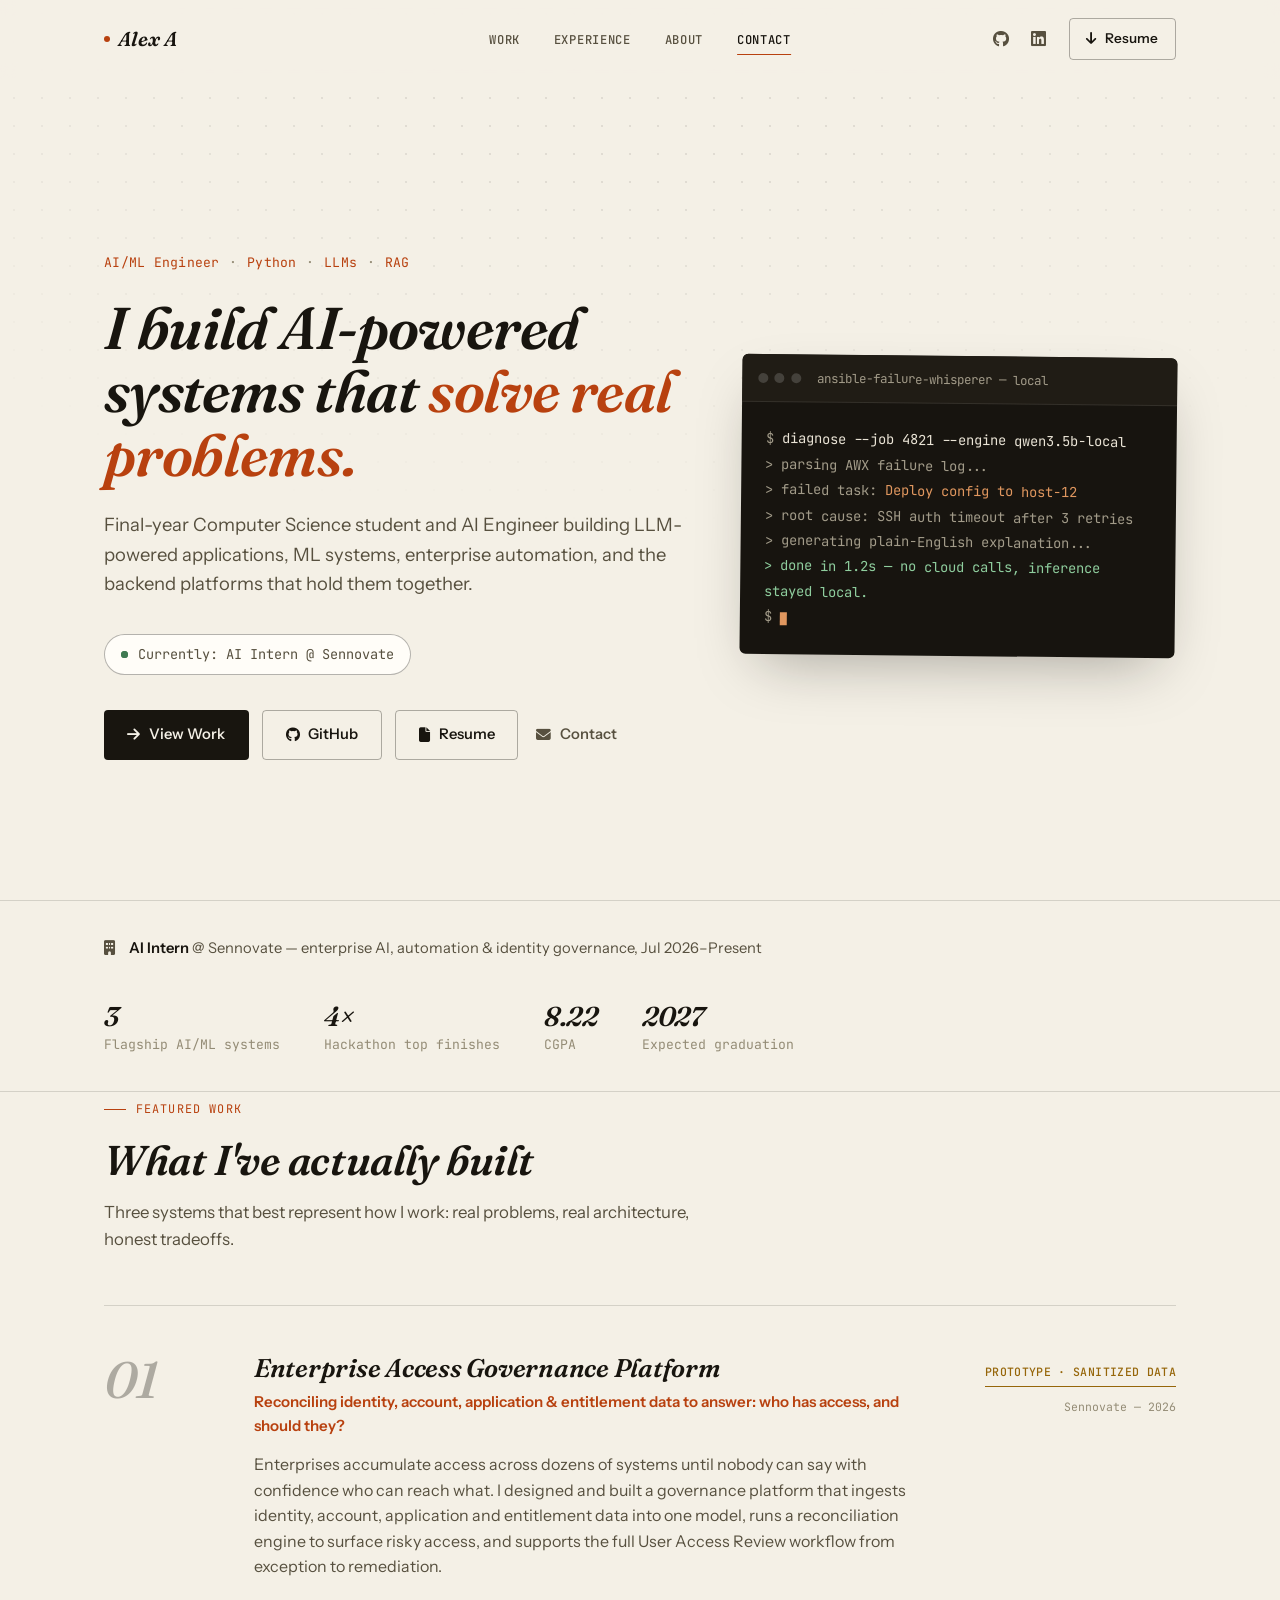
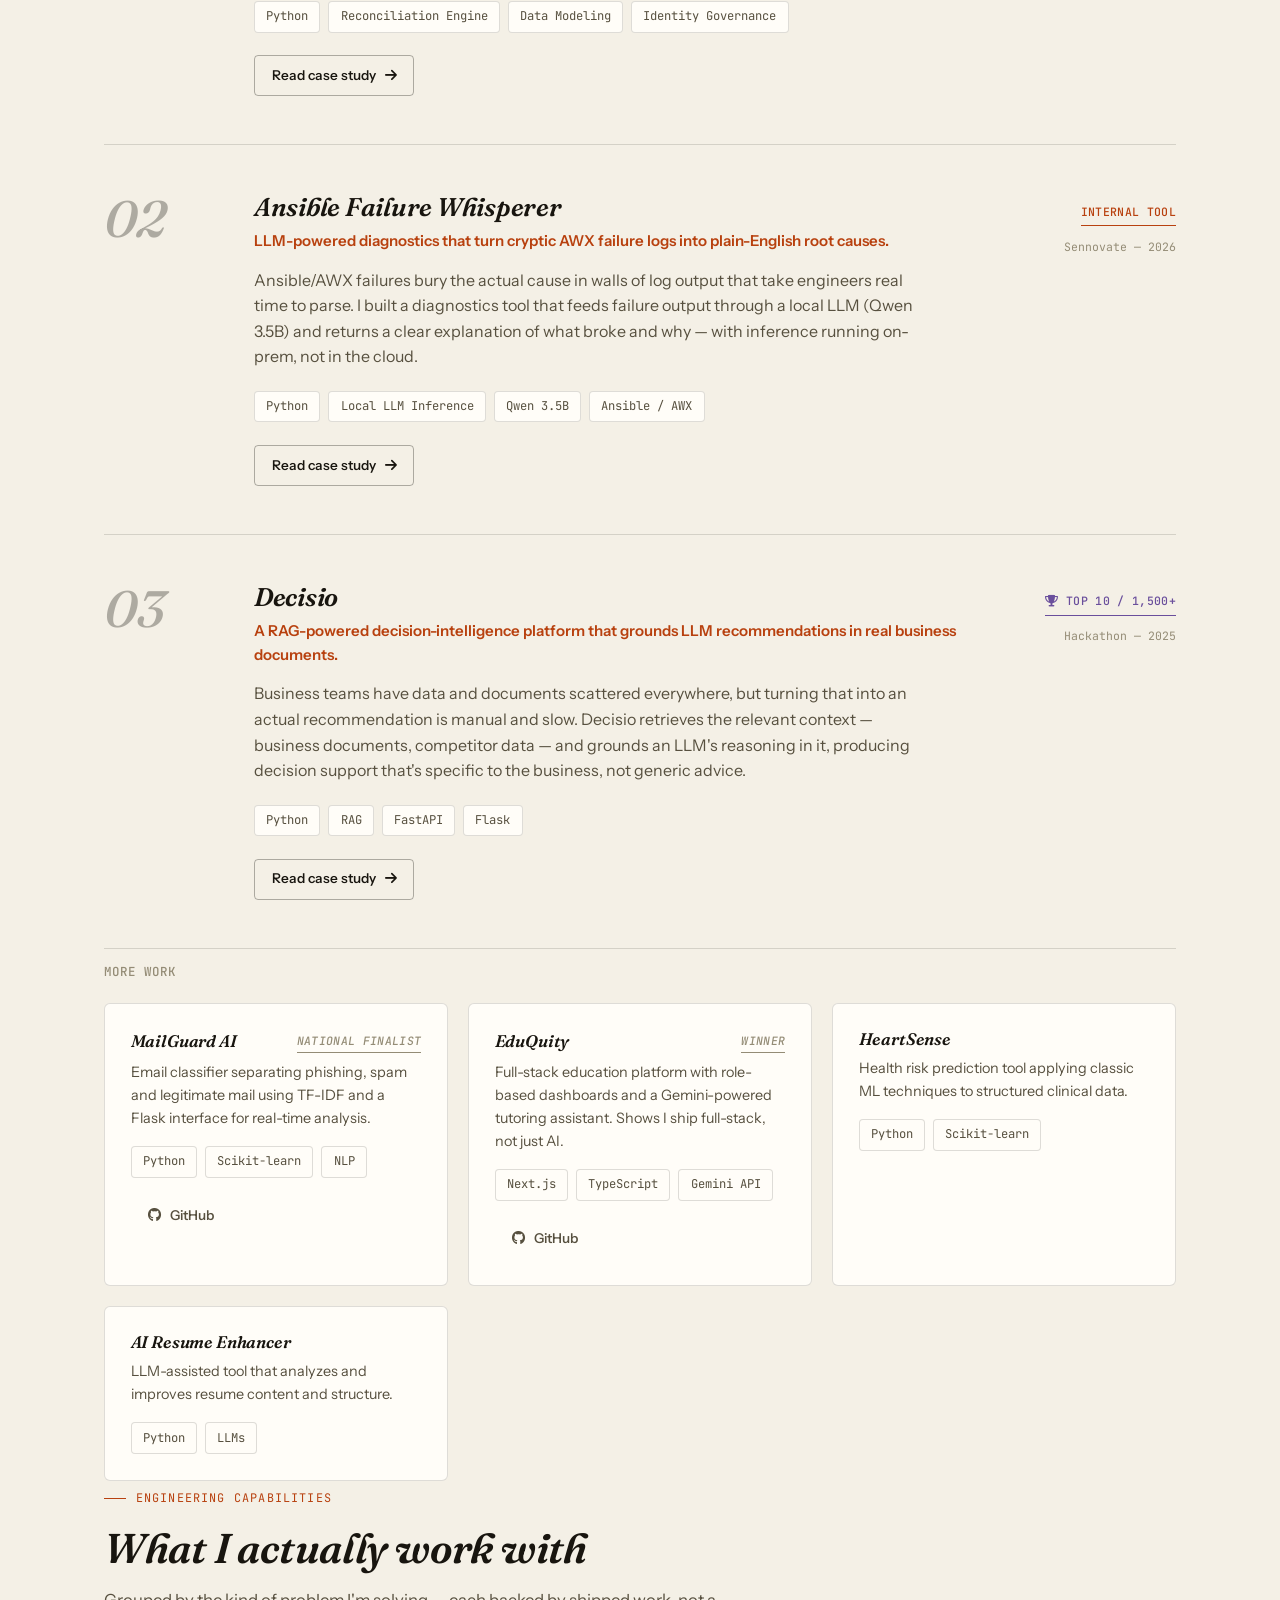
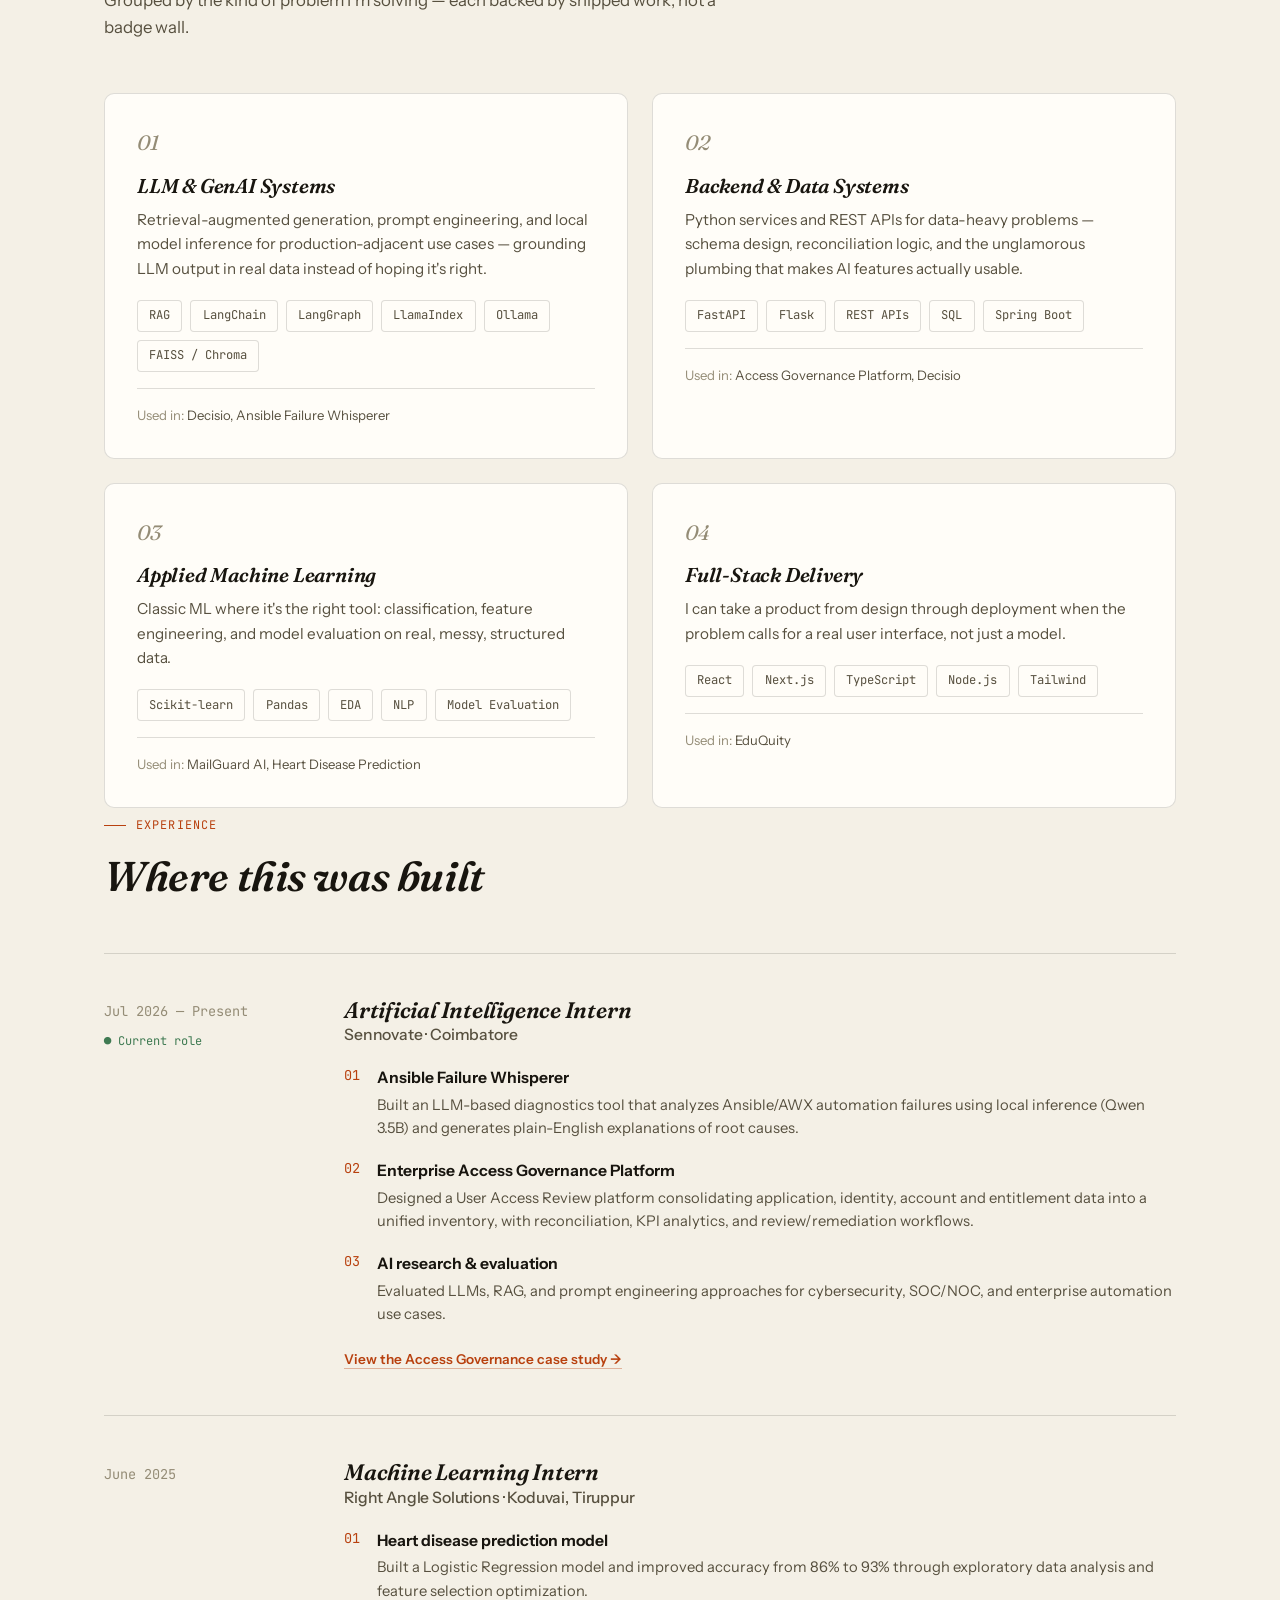
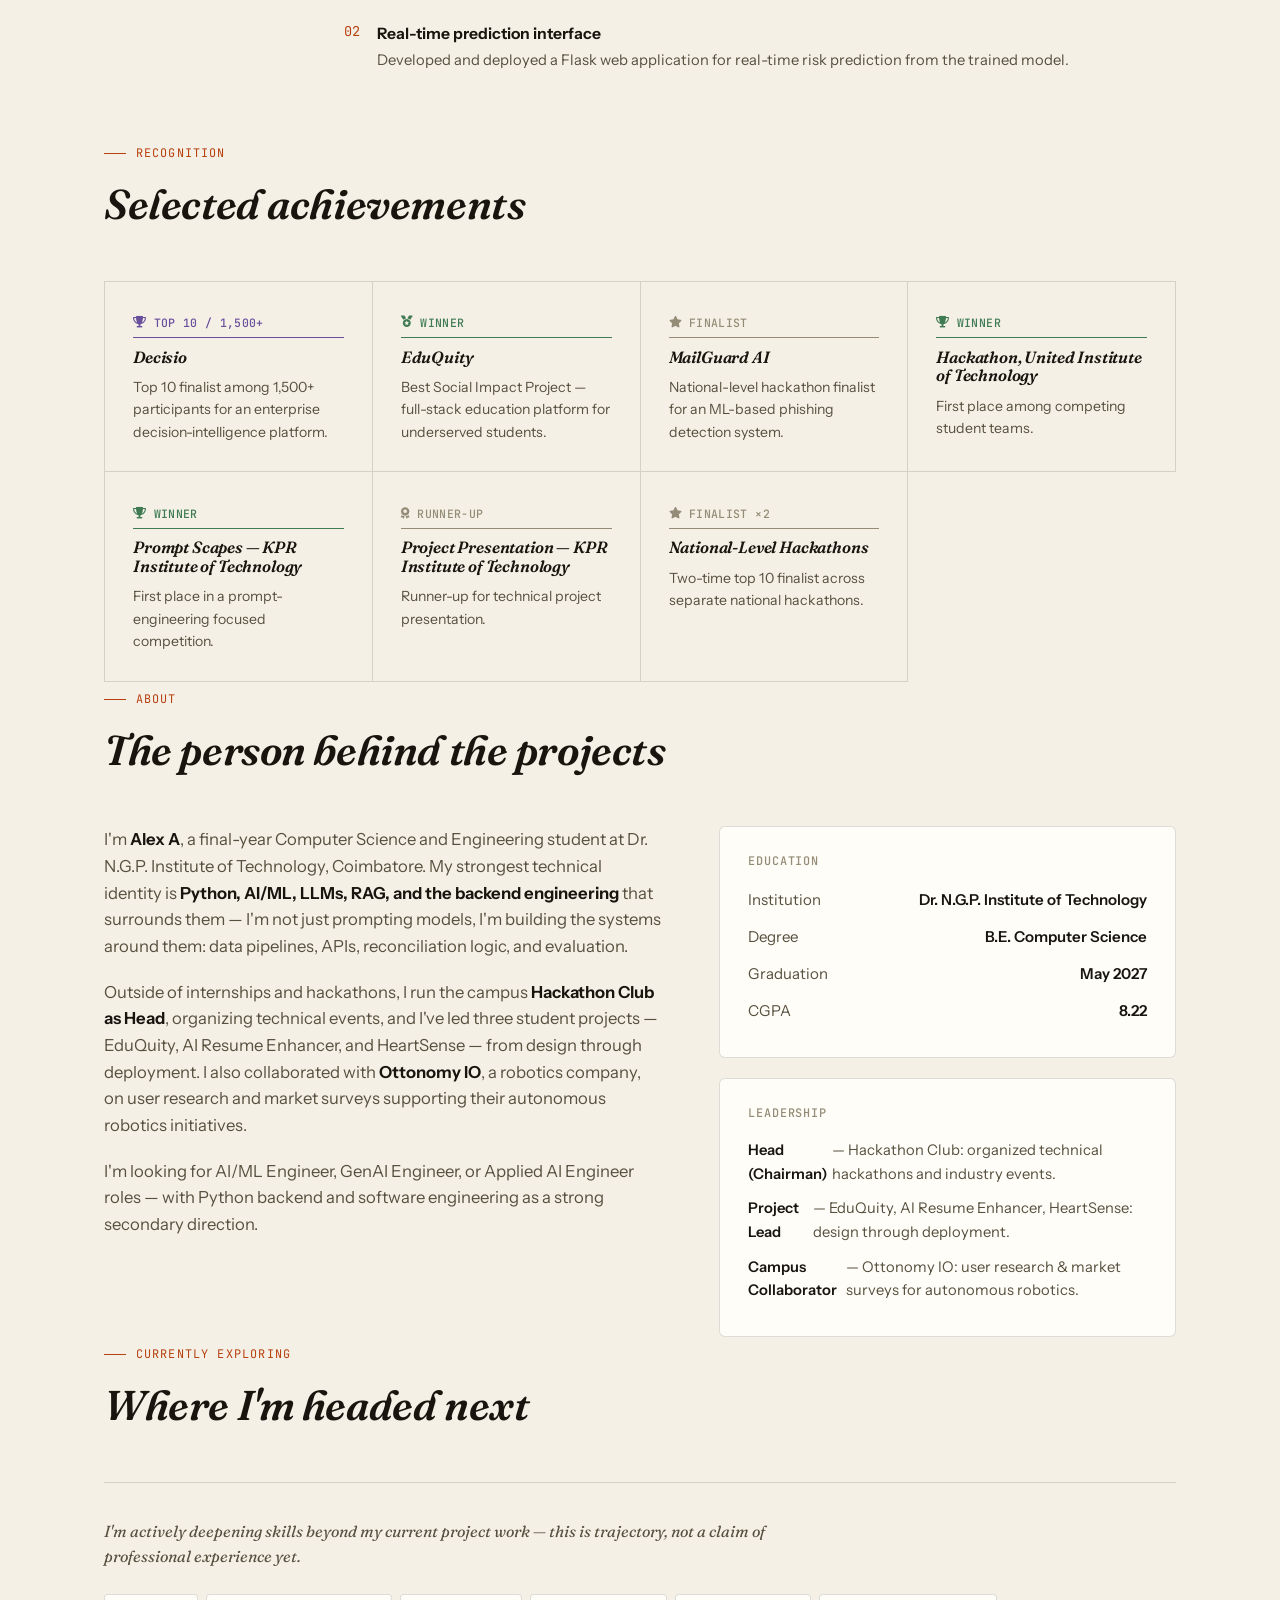
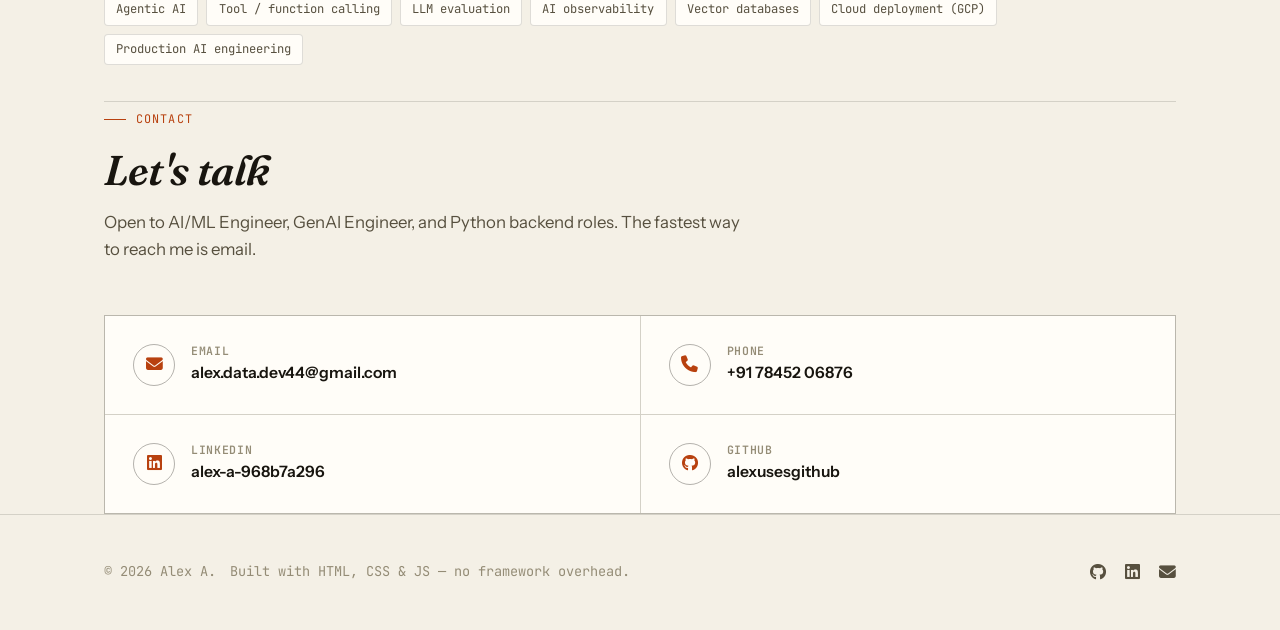
==== commit a7afd422: "Refine typography, layout styling, and design system" ====
--- a/index.html
+++ b/index.html
@@ -21,7 +21,7 @@
     <link rel="preconnect" href="https://fonts.googleapis.com">
     <link rel="preconnect" href="https://fonts.gstatic.com" crossorigin>
     <link
-        href="https://fonts.googleapis.com/css2?family=Inter:wght@400;500;600;700&family=JetBrains+Mono:wght@400;500;600&display=swap"
+        href="https://fonts.googleapis.com/css2?family=Fraunces:ital,wght@0,400;0,500;0,600;0,700;1,500;1,600&family=Instrument+Sans:wght@400;500;600;700&family=JetBrains+Mono:wght@400;500;600&display=swap"
         rel="stylesheet">
     <link rel="stylesheet" href="https://cdnjs.cloudflare.com/ajax/libs/font-awesome/6.4.0/css/all.min.css">
 
@@ -31,7 +31,6 @@
 <body>
     <a class="skip-link" href="#main">Skip to content</a>
     <div class="bg-grid" aria-hidden="true"></div>
-    <div class="bg-glow" aria-hidden="true"></div>
 
     <!-- Navbar -->
     <nav class="navbar" id="navbar">
--- a/style.css
+++ b/style.css
@@ -1,51 +1,60 @@
 /* ==========================================================================
    Alex A — AI/ML Engineer Portfolio
-   Design system: dark, typographic, technical-documentation feel.
+   Design system: warm editorial "paper" surface, serif/sans pairing,
+   hairline rules instead of boxed cards, dark insets for code/terminal.
    ========================================================================== */
 
 :root {
   /* Surfaces */
-  --bg: #0a0a0c;
-  --bg-elevated: #111114;
-  --bg-elevated-2: #17171c;
-  --bg-code: #0d0d10;
-
-  /* Borders */
-  --border: rgba(255, 255, 255, 0.08);
-  --border-strong: rgba(255, 255, 255, 0.16);
-
-  /* Text */
-  --text-primary: #f5f5f7;
-  --text-secondary: #9b9ba7;
-  --text-tertiary: #6b6b76;
-
-  /* Accent */
-  --accent: #5b7cfa;
-  --accent-hover: #7592ff;
-  --accent-soft: rgba(91, 124, 250, 0.12);
-  --accent-border: rgba(91, 124, 250, 0.35);
-
-  /* Status colors (used sparingly) */
-  --amber: #f0b429;
-  --amber-soft: rgba(240, 180, 41, 0.12);
-  --emerald: #34d399;
-  --emerald-soft: rgba(52, 211, 153, 0.12);
-  --violet: #a78bfa;
-  --violet-soft: rgba(167, 139, 250, 0.12);
+  --bg: #f4f0e6;
+  --bg-alt: #ece5d5;
+  --surface: #fffdf8;
+
+  /* Ink */
+  --ink: #18150f;
+  --ink-soft: #57503f;
+  --ink-faint: #948c76;
+
+  /* Lines */
+  --line: rgba(24, 21, 15, 0.14);
+  --line-strong: rgba(24, 21, 15, 0.32);
+
+  /* Accent — burnt rust, used sparingly */
+  --accent: #b8410f;
+  --accent-hover: #8f330b;
+  --accent-soft: rgba(184, 65, 15, 0.1);
+  --accent-border: rgba(184, 65, 15, 0.35);
+
+  /* Status colors — muted, ink-adjacent rather than neon */
+  --amber: #96660a;
+  --amber-soft: rgba(150, 102, 10, 0.1);
+  --emerald: #3f7a52;
+  --emerald-soft: rgba(63, 122, 82, 0.1);
+  --violet: #6a4f9c;
+  --violet-soft: rgba(106, 79, 156, 0.1);
+
+  /* Dark insets — for code / terminal / diagrams only */
+  --code-bg: #17140f;
+  --code-surface: #201c15;
+  --code-line: rgba(255, 255, 255, 0.09);
+  --code-text: #eae4d6;
+  --code-text-dim: #a29b89;
+  --code-green: #8fce9e;
+  --code-blue: #92b3e0;
+  --code-accent: #e0975f;
 
   /* Type */
-  --font-sans: 'Inter', -apple-system, BlinkMacSystemFont, 'Segoe UI', sans-serif;
+  --font-display: 'Fraunces', 'Iowan Old Style', serif;
+  --font-sans: 'Instrument Sans', -apple-system, BlinkMacSystemFont, 'Segoe UI', sans-serif;
   --font-mono: 'JetBrains Mono', 'SFMono-Regular', Consolas, monospace;
 
   /* Layout */
   --content-width: 1120px;
-  --radius-sm: 8px;
-  --radius-md: 12px;
-  --radius-lg: 20px;
+  --radius-sm: 4px;
+  --radius-md: 6px;
+  --radius-lg: 10px;
   --transition: 200ms cubic-bezier(0.4, 0, 0.2, 1);
 }
-
-/* Light-mode override left intentionally absent — this brand is dark-first by design. */
 
 * {
   margin: 0;
@@ -62,9 +71,7 @@
 }
 
 @media (prefers-reduced-motion: reduce) {
-  html {
-    scroll-behavior: auto;
-  }
+  html { scroll-behavior: auto; }
   *, *::before, *::after {
     animation-duration: 0.001ms !important;
     animation-iteration-count: 1 !important;
@@ -75,7 +82,7 @@
 
 body {
   background: var(--bg);
-  color: var(--text-primary);
+  color: var(--ink);
   overflow-x: hidden;
   line-height: 1.6;
   font-size: 16px;
@@ -83,10 +90,10 @@
 }
 
 h1, h2, h3, h4, h5, h6 {
-  font-family: var(--font-sans);
+  font-family: var(--font-display);
   font-weight: 600;
-  line-height: 1.2;
-  letter-spacing: -0.02em;
+  line-height: 1.15;
+  letter-spacing: -0.01em;
 }
 
 a {
@@ -96,121 +103,85 @@
 }
 
 ul { list-style: none; }
-
 img { max-width: 100%; display: block; }
-
-code, .mono {
-  font-family: var(--font-mono);
-}
+code, .mono { font-family: var(--font-mono); }
 
 ::selection {
-  background: var(--accent-soft);
-  color: var(--text-primary);
-}
-
-/* Focus visibility for keyboard nav */
-a:focus-visible,
-button:focus-visible,
-[tabindex]:focus-visible {
+  background: var(--accent);
+  color: var(--surface);
+}
+
+a:focus-visible, button:focus-visible, [tabindex]:focus-visible {
   outline: 2px solid var(--accent);
   outline-offset: 3px;
-  border-radius: 4px;
+  border-radius: 2px;
 }
 
 .skip-link {
   position: absolute;
   left: -9999px;
   top: 0;
-  background: var(--accent);
-  color: #fff;
+  background: var(--ink);
+  color: var(--bg);
   padding: 0.75rem 1.25rem;
   z-index: 5000;
-  border-radius: 0 0 8px 0;
   font-weight: 600;
 }
-
-.skip-link:focus {
-  left: 0;
-}
-
-/* ==========================================================================
-   Background texture
+.skip-link:focus { left: 0; }
+
+/* ==========================================================================
+   Background texture — a faint printed dot grid, no glow blobs
    ========================================================================== */
 
 .bg-grid {
   position: fixed;
   inset: 0;
   z-index: -2;
-  background-image:
-    linear-gradient(to right, rgba(255, 255, 255, 0.025) 1px, transparent 1px),
-    linear-gradient(to bottom, rgba(255, 255, 255, 0.025) 1px, transparent 1px);
-  background-size: 64px 64px;
+  background-image: radial-gradient(rgba(24, 21, 15, 0.09) 1px, transparent 1px);
+  background-size: 28px 28px;
   pointer-events: none;
-  mask-image: radial-gradient(ellipse 80% 60% at 50% 0%, black 40%, transparent 90%);
-}
-
-.bg-glow {
-  position: fixed;
-  top: -20%;
-  left: 50%;
-  transform: translateX(-50%);
-  width: 900px;
-  height: 700px;
-  background: radial-gradient(ellipse, rgba(91, 124, 250, 0.16) 0%, transparent 65%);
-  z-index: -1;
-  pointer-events: none;
+  mask-image: radial-gradient(ellipse 90% 70% at 50% 0%, black 30%, transparent 85%);
 }
 
 /* ==========================================================================
    Layout helpers
    ========================================================================== */
 
-.wrap {
-  max-width: var(--content-width);
-  margin: 0 auto;
-  padding: 0 24px;
-}
-
-section {
-  padding: 7rem 0;
-}
-
-.section-head {
-  max-width: 640px;
-  margin-bottom: 3.5rem;
-}
+.wrap { max-width: var(--content-width); margin: 0 auto; padding: 0 24px; }
+section { padding: 6.5rem 0; }
+
+.section-head { max-width: 640px; margin-bottom: 3.25rem; }
 
 .eyebrow {
   display: inline-flex;
   align-items: center;
-  gap: 0.5rem;
-  font-family: var(--font-mono);
-  font-size: 0.78rem;
-  letter-spacing: 0.06em;
+  gap: 0.6rem;
+  font-family: var(--font-mono);
+  font-size: 0.74rem;
+  letter-spacing: 0.1em;
   text-transform: uppercase;
   color: var(--accent);
-  margin-bottom: 1rem;
+  margin-bottom: 1.1rem;
 }
 
 .eyebrow::before {
   content: '';
-  width: 6px;
-  height: 6px;
-  border-radius: 50%;
+  width: 22px;
+  height: 1px;
   background: var(--accent);
-  box-shadow: 0 0 0 3px var(--accent-soft);
 }
 
 .section-title {
-  font-size: clamp(1.7rem, 3vw, 2.3rem);
-  font-weight: 650;
-  margin-bottom: 0.85rem;
+  font-size: clamp(1.9rem, 3.4vw, 2.6rem);
+  font-weight: 600;
+  font-style: italic;
+  margin-bottom: 0.9rem;
 }
 
 .section-sub {
-  color: var(--text-secondary);
+  color: var(--ink-soft);
   font-size: 1.05rem;
-  max-width: 60ch;
+  max-width: 58ch;
 }
 
 /* ==========================================================================
@@ -221,7 +192,7 @@
   display: inline-flex;
   align-items: center;
   gap: 0.55rem;
-  padding: 0.75rem 1.3rem;
+  padding: 0.75rem 1.4rem;
   border-radius: var(--radius-sm);
   font-weight: 550;
   font-size: 0.92rem;
@@ -232,79 +203,52 @@
   white-space: nowrap;
 }
 
-.btn-primary {
-  background: var(--text-primary);
-  color: #0a0a0c;
-}
-
-.btn-primary:hover {
-  background: var(--accent-hover);
-  color: #fff;
-  transform: translateY(-1px);
-}
-
-.btn-outline {
-  background: transparent;
-  border-color: var(--border-strong);
-  color: var(--text-primary);
-}
-
-.btn-outline:hover {
-  border-color: var(--accent-border);
-  background: var(--accent-soft);
-  color: var(--text-primary);
-}
-
-.btn-ghost {
-  background: transparent;
-  color: var(--text-secondary);
-}
-
-.btn-ghost:hover {
-  color: var(--text-primary);
-}
-
-.btn-sm {
-  padding: 0.55rem 1rem;
-  font-size: 0.85rem;
-}
-
-/* ==========================================================================
-   Badges / tags
+.btn-primary { background: var(--ink); color: var(--bg); }
+.btn-primary:hover { background: var(--accent); color: var(--surface); transform: translateY(-1px); }
+
+.btn-outline { background: transparent; border-color: var(--line-strong); color: var(--ink); }
+.btn-outline:hover { border-color: var(--accent); background: var(--accent-soft); color: var(--accent-hover); }
+
+.btn-ghost { background: transparent; color: var(--ink-soft); padding-left: 0.2rem; padding-right: 0.2rem; }
+.btn-ghost:hover { color: var(--accent-hover); }
+
+.btn-sm { padding: 0.55rem 1.05rem; font-size: 0.85rem; }
+
+/* ==========================================================================
+   Badges / tags — understated labels, not colorful pill soup
    ========================================================================== */
 
 .badge {
   display: inline-flex;
   align-items: center;
-  gap: 0.4rem;
-  padding: 0.3rem 0.7rem;
-  border-radius: 20px;
+  gap: 0.45rem;
+  padding: 0.28rem 0;
+  font-family: var(--font-mono);
+  font-size: 0.72rem;
+  font-weight: 500;
+  letter-spacing: 0.03em;
+  text-transform: uppercase;
+  border: none;
+  border-bottom: 1px solid currentColor;
+}
+
+.badge-accent { color: var(--accent); }
+.badge-amber { color: var(--amber); }
+.badge-emerald { color: var(--emerald); }
+.badge-violet { color: var(--violet); }
+.badge-neutral { color: var(--ink-faint); }
+
+.chip {
+  font-family: var(--font-mono);
   font-size: 0.76rem;
-  font-weight: 600;
-  border: 1px solid transparent;
-}
-
-.badge-accent { background: var(--accent-soft); color: var(--accent-hover); border-color: var(--accent-border); }
-.badge-amber { background: var(--amber-soft); color: var(--amber); border-color: rgba(240, 180, 41, 0.3); }
-.badge-emerald { background: var(--emerald-soft); color: var(--emerald); border-color: rgba(52, 211, 153, 0.3); }
-.badge-violet { background: var(--violet-soft); color: var(--violet); border-color: rgba(167, 139, 250, 0.3); }
-.badge-neutral { background: var(--bg-elevated-2); color: var(--text-secondary); border-color: var(--border); }
-
-.chip {
-  font-family: var(--font-mono);
-  font-size: 0.78rem;
-  color: var(--text-secondary);
-  background: var(--bg-elevated-2);
-  border: 1px solid var(--border);
-  padding: 0.3rem 0.65rem;
-  border-radius: 6px;
-}
-
-.chip-row {
-  display: flex;
-  flex-wrap: wrap;
-  gap: 0.5rem;
-}
+  color: var(--ink-soft);
+  background: var(--surface);
+  border: 1px solid var(--line);
+  padding: 0.32rem 0.7rem;
+  border-radius: var(--radius-sm);
+}
+
+.chip-row { display: flex; flex-wrap: wrap; gap: 0.5rem; }
 
 /* ==========================================================================
    Navbar
@@ -315,17 +259,15 @@
   top: 0;
   width: 100%;
   z-index: 1000;
-  padding: 1.1rem 0;
+  padding: 1.15rem 0;
   transition: var(--transition);
+  background: rgba(244, 240, 230, 0.88);
+  backdrop-filter: blur(8px);
+  -webkit-backdrop-filter: blur(8px);
   border-bottom: 1px solid transparent;
 }
 
-.navbar.scrolled {
-  background: rgba(10, 10, 12, 0.75);
-  backdrop-filter: blur(12px);
-  -webkit-backdrop-filter: blur(12px);
-  border-bottom: 1px solid var(--border);
-}
+.navbar.scrolled { border-bottom-color: var(--line); padding: 0.9rem 0; }
 
 .nav-container {
   max-width: var(--content-width);
@@ -337,65 +279,52 @@
 }
 
 .logo {
-  font-weight: 700;
-  font-size: 1.05rem;
-  letter-spacing: -0.02em;
+  font-family: var(--font-display);
+  font-style: italic;
+  font-weight: 600;
+  font-size: 1.25rem;
   display: flex;
   align-items: center;
   gap: 0.5rem;
-}
-
-.logo .dot {
-  width: 7px;
-  height: 7px;
-  border-radius: 50%;
-  background: var(--accent);
-}
+  color: var(--ink);
+}
+
+.logo .dot { width: 6px; height: 6px; border-radius: 50%; background: var(--accent); }
 
 .nav-links {
   display: flex;
-  gap: 2.2rem;
+  gap: 2.1rem;
   position: absolute;
   left: 50%;
   transform: translateX(-50%);
 }
 
 .nav-links a {
-  font-size: 0.9rem;
+  font-family: var(--font-mono);
+  font-size: 0.76rem;
+  letter-spacing: 0.06em;
+  text-transform: uppercase;
   font-weight: 500;
-  color: var(--text-secondary);
+  color: var(--ink-soft);
   position: relative;
-  padding: 0.3rem 0;
-}
-
-.nav-links a:hover,
-.nav-links a.active {
-  color: var(--text-primary);
-}
+  padding-bottom: 4px;
+}
+
+.nav-links a:hover, .nav-links a.active { color: var(--ink); }
 
 .nav-links a.active::after {
   content: '';
   position: absolute;
-  bottom: -4px;
+  bottom: -3px;
   left: 0;
   width: 100%;
-  height: 2px;
+  height: 1px;
   background: var(--accent);
-  border-radius: 2px;
-}
-
-.nav-right {
-  display: flex;
-  align-items: center;
-  gap: 1.4rem;
-}
-
-.icon-link {
-  font-size: 1.05rem;
-  color: var(--text-secondary);
-}
-
-.icon-link:hover { color: var(--text-primary); }
+}
+
+.nav-right { display: flex; align-items: center; gap: 1.4rem; }
+.icon-link { font-size: 1.05rem; color: var(--ink-soft); }
+.icon-link:hover { color: var(--ink); }
 
 .menu-toggle {
   display: none;
@@ -403,7 +332,7 @@
   cursor: pointer;
   background: none;
   border: none;
-  color: var(--text-primary);
+  color: var(--ink);
 }
 
 .mobile-menu {
@@ -412,11 +341,11 @@
   right: -100%;
   width: min(320px, 85vw);
   height: 100vh;
-  background: var(--bg-elevated);
+  background: var(--surface);
   z-index: 2000;
   padding: 2rem;
   transition: right 300ms ease;
-  border-left: 1px solid var(--border);
+  border-left: 1px solid var(--line);
 }
 
 .mobile-menu.active { right: 0; }
@@ -428,27 +357,13 @@
   margin-bottom: 2.5rem;
   background: none;
   border: none;
-  color: var(--text-primary);
+  color: var(--ink);
   width: 100%;
 }
 
-.mobile-links {
-  display: flex;
-  flex-direction: column;
-  gap: 1.75rem;
-}
-
-.mobile-links a {
-  font-size: 1.15rem;
-  font-weight: 550;
-}
-
-.mobile-actions {
-  margin-top: 2.5rem;
-  display: flex;
-  flex-direction: column;
-  gap: 0.9rem;
-}
+.mobile-links { display: flex; flex-direction: column; gap: 1.75rem; }
+.mobile-links a { font-family: var(--font-display); font-style: italic; font-size: 1.4rem; }
+.mobile-actions { margin-top: 2.5rem; display: flex; flex-direction: column; gap: 0.9rem; }
 
 /* ==========================================================================
    Hero
@@ -457,49 +372,44 @@
 .hero {
   min-height: 100vh;
   display: grid;
-  grid-template-columns: minmax(0, 1.1fr) minmax(0, 0.9fr);
+  grid-template-columns: minmax(0, 1.15fr) minmax(0, 0.85fr);
   gap: 3rem;
   align-items: center;
   padding-top: 7rem;
 }
 
-.hero-content,
-.hero-visual {
-  min-width: 0;
-}
+.hero-content, .hero-visual { min-width: 0; }
 
 .hero-eyebrow {
   font-family: var(--font-mono);
-  font-size: 0.85rem;
+  font-size: 0.82rem;
   color: var(--accent);
-  margin-bottom: 1.3rem;
+  margin-bottom: 1.4rem;
   display: flex;
   align-items: center;
   gap: 0.6rem;
   flex-wrap: wrap;
-}
-
-.hero-eyebrow .sep { color: var(--text-tertiary); }
+  letter-spacing: 0.02em;
+}
+
+.hero-eyebrow .sep { color: var(--ink-faint); }
 
 .hero h1 {
-  font-size: clamp(2.2rem, 4.4vw, 3.6rem);
-  font-weight: 700;
-  letter-spacing: -0.03em;
-  line-height: 1.12;
-  margin-bottom: 1.4rem;
-}
-
-.hero h1 .accent-text {
-  background: linear-gradient(90deg, var(--accent), #9db2ff);
-  -webkit-background-clip: text;
-  -webkit-text-fill-color: transparent;
-  background-clip: text;
-}
+  font-size: clamp(2.4rem, 4.6vw, 3.9rem);
+  font-weight: 600;
+  font-style: italic;
+  letter-spacing: -0.01em;
+  line-height: 1.08;
+  margin-bottom: 1.5rem;
+  color: var(--ink);
+}
+
+.hero h1 .accent-text { color: var(--accent); }
 
 .hero-desc {
-  color: var(--text-secondary);
-  font-size: 1.12rem;
-  max-width: 52ch;
+  color: var(--ink-soft);
+  font-size: 1.15rem;
+  max-width: 50ch;
   margin-bottom: 2.2rem;
 }
 
@@ -507,23 +417,17 @@
   display: inline-flex;
   align-items: center;
   gap: 0.6rem;
-  font-size: 0.92rem;
-  color: var(--text-secondary);
-  background: var(--bg-elevated);
-  border: 1px solid var(--border);
+  font-family: var(--font-mono);
+  font-size: 0.85rem;
+  color: var(--ink-soft);
+  border: 1px solid var(--line-strong);
   padding: 0.55rem 1rem;
   border-radius: 30px;
   margin-bottom: 2.2rem;
-}
-
-.hero-role .pulse {
-  width: 8px;
-  height: 8px;
-  border-radius: 50%;
-  background: var(--emerald);
-  position: relative;
-}
-
+  background: var(--surface);
+}
+
+.hero-role .pulse { width: 7px; height: 7px; border-radius: 50%; background: var(--emerald); position: relative; }
 .hero-role .pulse::after {
   content: '';
   position: absolute;
@@ -538,23 +442,17 @@
   100% { transform: scale(2.6); opacity: 0; }
 }
 
-.hero-buttons {
-  display: flex;
-  gap: 0.85rem;
-  flex-wrap: wrap;
-}
-
-/* Terminal visual */
-.hero-visual {
-  position: relative;
-}
+.hero-buttons { display: flex; gap: 0.85rem; flex-wrap: wrap; }
+
+/* Terminal visual — the one deliberate dark inset in the hero */
+.hero-visual { position: relative; }
 
 .terminal {
-  background: var(--bg-code);
-  border: 1px solid var(--border);
+  background: var(--code-bg);
   border-radius: var(--radius-md);
   overflow: hidden;
-  box-shadow: 0 30px 80px -20px rgba(0, 0, 0, 0.6), 0 0 0 1px rgba(255,255,255,0.02);
+  box-shadow: 0 24px 60px -20px rgba(24, 21, 15, 0.35);
+  transform: rotate(0.6deg);
 }
 
 .terminal-bar {
@@ -562,24 +460,18 @@
   align-items: center;
   gap: 0.4rem;
   padding: 0.85rem 1rem;
-  border-bottom: 1px solid var(--border);
-  background: var(--bg-elevated);
+  border-bottom: 1px solid var(--code-line);
+  background: var(--code-surface);
   min-width: 0;
 }
 
-.terminal-dot {
-  width: 10px;
-  height: 10px;
-  border-radius: 50%;
-  background: var(--border-strong);
-  flex-shrink: 0;
-}
+.terminal-dot { width: 10px; height: 10px; border-radius: 50%; background: rgba(255,255,255,0.16); flex-shrink: 0; }
 
 .terminal-title {
   margin-left: 0.6rem;
   font-family: var(--font-mono);
   font-size: 0.78rem;
-  color: var(--text-tertiary);
+  color: var(--code-text-dim);
   min-width: 0;
   overflow: hidden;
   text-overflow: ellipsis;
@@ -594,544 +486,225 @@
   min-height: 220px;
   overflow-x: auto;
   word-break: break-word;
-}
-
-.terminal-body .prompt { color: var(--text-tertiary); }
-.terminal-body .cmd { color: var(--text-primary); }
-.terminal-body .out { color: var(--text-secondary); }
-.terminal-body .ok { color: var(--emerald); }
-.terminal-body .accent { color: var(--accent-hover); }
+  color: var(--code-text-dim);
+}
+
+.terminal-body .prompt { color: var(--code-text-dim); }
+.terminal-body .cmd { color: var(--code-text); }
+.terminal-body .out { color: var(--code-text-dim); }
+.terminal-body .ok { color: var(--code-green); }
+.terminal-body .accent { color: var(--code-accent); }
 .terminal-body .cur {
   display: inline-block;
   width: 7px;
   height: 1em;
-  background: var(--accent);
+  background: var(--code-accent);
   vertical-align: text-bottom;
   animation: blink 1s steps(1) infinite;
 }
 
-@keyframes blink {
-  50% { opacity: 0; }
-}
+@keyframes blink { 50% { opacity: 0; } }
 
 /* ==========================================================================
    Credibility strip
    ========================================================================== */
 
-.credibility {
-  padding: 2.5rem 0;
-  border-top: 1px solid var(--border);
-  border-bottom: 1px solid var(--border);
-}
-
-.credibility .wrap {
-  display: flex;
-  flex-wrap: wrap;
-  gap: 2.5rem;
-  justify-content: space-between;
-  align-items: center;
-}
-
-.cred-stats {
-  display: flex;
-  gap: 2.5rem;
-  flex-wrap: wrap;
-}
-
-.cred-stat h3 {
-  font-size: 1.6rem;
-  font-weight: 700;
-}
-
-.cred-stat p {
-  color: var(--text-tertiary);
-  font-size: 0.85rem;
-  margin-top: 0.15rem;
-}
-
-.cred-role {
-  display: flex;
-  align-items: center;
-  gap: 0.9rem;
-  font-size: 0.92rem;
-  color: var(--text-secondary);
-}
-
-.cred-role strong { color: var(--text-primary); }
-
-/* ==========================================================================
-   Featured work
-   ========================================================================== */
-
-.feature-list {
-  display: flex;
-  flex-direction: column;
-  gap: 1.5rem;
-}
+.credibility { padding: 2.25rem 0; border-top: 1px solid var(--line); border-bottom: 1px solid var(--line); }
+.credibility .wrap { display: flex; flex-wrap: wrap; gap: 2.5rem; justify-content: space-between; align-items: center; }
+.cred-stats { display: flex; gap: 2.75rem; flex-wrap: wrap; }
+
+.cred-stat h3 { font-family: var(--font-display); font-size: 1.7rem; font-weight: 600; font-style: italic; }
+.cred-stat p { color: var(--ink-faint); font-size: 0.82rem; margin-top: 0.15rem; font-family: var(--font-mono); }
+
+.cred-role { display: flex; align-items: center; gap: 0.9rem; font-size: 0.92rem; color: var(--ink-soft); }
+.cred-role strong { color: var(--ink); font-weight: 600; }
+
+/* ==========================================================================
+   Featured work — editorial rows, not boxed SaaS cards
+   ========================================================================== */
+
+.feature-list { display: flex; flex-direction: column; }
 
 .feature-card {
   display: grid;
-  grid-template-columns: 90px minmax(0, 1fr) auto;
-  gap: 2rem;
+  grid-template-columns: 110px minmax(0, 1fr) auto;
+  gap: 2.5rem;
   align-items: start;
-  background: var(--bg-elevated);
-  border: 1px solid var(--border);
-  border-radius: var(--radius-lg);
-  padding: 2.5rem;
+  padding: 3rem 0;
+  border-top: 1px solid var(--line);
   transition: var(--transition);
-  position: relative;
-  overflow: hidden;
-}
-
-.feature-card:hover {
-  border-color: var(--accent-border);
-  background: var(--bg-elevated-2);
-}
+}
+
+.feature-list .feature-card:last-child { border-bottom: 1px solid var(--line); }
 
 .feature-index {
-  font-family: var(--font-mono);
-  font-size: 1.6rem;
-  font-weight: 600;
-  color: var(--text-tertiary);
-}
-
-.feature-body h3 {
-  font-size: 1.5rem;
-  margin-bottom: 0.35rem;
-}
-
-.feature-tagline {
-  color: var(--accent-hover);
-  font-size: 0.92rem;
-  font-weight: 550;
-  margin-bottom: 0.9rem;
-}
-
-.feature-desc {
-  color: var(--text-secondary);
-  margin-bottom: 1.25rem;
-  max-width: 62ch;
-}
-
-.feature-meta {
-  display: flex;
-  flex-wrap: wrap;
-  gap: 0.5rem;
-  margin-bottom: 1.4rem;
-}
-
-.feature-actions {
-  display: flex;
-  gap: 0.8rem;
-  flex-wrap: wrap;
-}
-
-.feature-aside {
-  display: flex;
-  flex-direction: column;
-  align-items: flex-end;
-  gap: 0.6rem;
-  text-align: right;
-  padding-top: 0.3rem;
-}
-
-.feature-status {
-  font-family: var(--font-mono);
-  font-size: 0.72rem;
-  color: var(--text-tertiary);
-  white-space: nowrap;
-}
+  font-family: var(--font-display);
+  font-style: italic;
+  font-size: 3.2rem;
+  font-weight: 500;
+  color: var(--line-strong);
+  line-height: 1;
+  transition: var(--transition);
+}
+
+.feature-card:hover .feature-index { color: var(--accent); }
+
+.feature-body h3 { font-size: 1.6rem; font-style: italic; margin-bottom: 0.4rem; }
+
+.feature-tagline { color: var(--accent); font-size: 0.94rem; font-weight: 600; margin-bottom: 0.9rem; font-family: var(--font-sans); }
+.feature-desc { color: var(--ink-soft); margin-bottom: 1.3rem; max-width: 62ch; }
+.feature-meta { display: flex; flex-wrap: wrap; gap: 0.5rem; margin-bottom: 1.4rem; }
+.feature-actions { display: flex; gap: 0.8rem; flex-wrap: wrap; }
+
+.feature-aside { display: flex; flex-direction: column; align-items: flex-end; gap: 0.7rem; text-align: right; padding-top: 0.3rem; }
+.feature-status { font-family: var(--font-mono); font-size: 0.72rem; color: var(--ink-faint); white-space: nowrap; }
 
 /* More work grid */
-.more-work-head {
-  display: flex;
-  justify-content: space-between;
-  align-items: baseline;
-  margin: 3.5rem 0 1.5rem;
-}
-
-.more-work-head h3 {
-  font-size: 1.1rem;
-  color: var(--text-secondary);
-  font-weight: 550;
-}
-
-.more-work-grid {
-  display: grid;
-  grid-template-columns: repeat(auto-fit, minmax(260px, 1fr));
-  gap: 1.25rem;
-}
+.more-work-head { display: flex; justify-content: space-between; align-items: baseline; margin: 1rem 0 1.5rem; }
+.more-work-head h3 { font-family: var(--font-mono); font-size: 0.78rem; letter-spacing: 0.08em; text-transform: uppercase; color: var(--ink-faint); font-weight: 500; }
+
+.more-work-grid { display: grid; grid-template-columns: repeat(auto-fit, minmax(260px, 1fr)); gap: 1.25rem; }
 
 .mini-card {
-  background: var(--bg-elevated);
-  border: 1px solid var(--border);
+  background: var(--surface);
+  border: 1px solid var(--line);
   border-radius: var(--radius-md);
   padding: 1.6rem;
   transition: var(--transition);
 }
 
-.mini-card:hover {
-  border-color: var(--border-strong);
-  transform: translateY(-3px);
-}
-
-.mini-card h4 {
-  font-size: 1.05rem;
-  margin-bottom: 0.5rem;
-  display: flex;
-  justify-content: space-between;
-  align-items: center;
-  gap: 0.5rem;
-}
-
-.mini-card p {
-  color: var(--text-secondary);
-  font-size: 0.9rem;
-  margin-bottom: 1rem;
-}
-
+.mini-card:hover { border-color: var(--line-strong); transform: translateY(-3px); }
+.mini-card h4 { font-size: 1.05rem; font-style: italic; margin-bottom: 0.5rem; display: flex; justify-content: space-between; align-items: center; gap: 0.5rem; }
+.mini-card p { color: var(--ink-soft); font-size: 0.9rem; margin-bottom: 1rem; }
 .mini-card .chip-row { margin-bottom: 0; }
 
 /* ==========================================================================
    Capabilities
    ========================================================================== */
 
-.capability-grid {
-  display: grid;
-  grid-template-columns: repeat(2, minmax(0, 1fr));
-  gap: 1.5rem;
-}
-
-.capability-card {
-  background: var(--bg-elevated);
-  border: 1px solid var(--border);
-  border-radius: var(--radius-lg);
-  padding: 2rem;
-}
-
-.capability-card .cap-num {
-  font-family: var(--font-mono);
-  color: var(--text-tertiary);
-  font-size: 0.8rem;
-  margin-bottom: 1rem;
-}
-
-.capability-card h3 {
-  font-size: 1.2rem;
-  margin-bottom: 0.7rem;
-}
-
-.capability-card p {
-  color: var(--text-secondary);
-  font-size: 0.95rem;
-  margin-bottom: 1.2rem;
-}
-
-.cap-projects {
-  font-size: 0.82rem;
-  color: var(--text-tertiary);
-  margin-top: 1rem;
-  padding-top: 1rem;
-  border-top: 1px solid var(--border);
-}
-
-.cap-projects span { color: var(--text-secondary); }
+.capability-grid { display: grid; grid-template-columns: repeat(2, minmax(0, 1fr)); gap: 1.5rem; }
+
+.capability-card { background: var(--surface); border: 1px solid var(--line); border-radius: var(--radius-lg); padding: 2rem; }
+.capability-card .cap-num { font-family: var(--font-display); font-style: italic; color: var(--ink-faint); font-size: 1.3rem; margin-bottom: 0.9rem; }
+.capability-card h3 { font-size: 1.25rem; font-style: italic; margin-bottom: 0.7rem; }
+.capability-card p { color: var(--ink-soft); font-size: 0.95rem; margin-bottom: 1.2rem; }
+
+.cap-projects { font-size: 0.82rem; color: var(--ink-faint); margin-top: 1rem; padding-top: 1rem; border-top: 1px solid var(--line); }
+.cap-projects span { color: var(--ink-soft); }
 
 /* ==========================================================================
    Experience timeline
    ========================================================================== */
 
-.timeline {
-  display: flex;
-  flex-direction: column;
-  gap: 0;
-}
+.timeline { display: flex; flex-direction: column; }
 
 .timeline-item {
   display: grid;
   grid-template-columns: 200px minmax(0, 1fr);
   gap: 2.5rem;
-  padding: 2.5rem 0;
-  border-top: 1px solid var(--border);
-}
-
-.timeline-item:first-child { border-top: none; }
-
-.timeline-when {
-  font-family: var(--font-mono);
-  font-size: 0.85rem;
-  color: var(--text-tertiary);
-  padding-top: 0.2rem;
-}
-
-.timeline-when .current {
-  display: inline-block;
-  margin-top: 0.6rem;
-  color: var(--emerald);
-  font-size: 0.75rem;
-}
-
-.timeline-content h3 {
-  font-size: 1.3rem;
-  margin-bottom: 0.2rem;
-}
-
-.timeline-content h4 {
-  font-size: 0.98rem;
-  color: var(--text-secondary);
-  font-weight: 500;
-  margin-bottom: 1.2rem;
-}
-
-.timeline-highlights {
-  display: flex;
-  flex-direction: column;
-  gap: 1.1rem;
-  margin-bottom: 1.2rem;
-}
-
-.timeline-highlight {
-  display: grid;
-  grid-template-columns: 20px 1fr;
-  gap: 0.7rem;
-}
-
-.timeline-highlight .num {
-  font-family: var(--font-mono);
-  color: var(--accent);
-  font-size: 0.85rem;
-}
-
-.timeline-highlight strong {
-  display: block;
-  margin-bottom: 0.2rem;
-  font-size: 0.98rem;
-}
-
-.timeline-highlight p {
-  color: var(--text-secondary);
-  font-size: 0.92rem;
-}
-
-.timeline-content .case-link {
-  color: var(--accent-hover);
-  font-size: 0.85rem;
-  font-weight: 600;
-}
+  padding: 2.75rem 0;
+  border-top: 1px solid var(--line);
+}
+
+.timeline-when { font-family: var(--font-mono); font-size: 0.85rem; color: var(--ink-faint); padding-top: 0.2rem; }
+.timeline-when .current { display: inline-block; margin-top: 0.6rem; color: var(--emerald); font-size: 0.75rem; }
+
+.timeline-content h3 { font-size: 1.4rem; font-style: italic; margin-bottom: 0.2rem; }
+.timeline-content h4 { font-family: var(--font-sans); font-size: 0.98rem; color: var(--ink-soft); font-weight: 500; margin-bottom: 1.3rem; font-style: normal; }
+
+.timeline-highlights { display: flex; flex-direction: column; gap: 1.1rem; margin-bottom: 1.2rem; }
+.timeline-highlight { display: grid; grid-template-columns: 22px 1fr; gap: 0.7rem; }
+.timeline-highlight .num { font-family: var(--font-mono); color: var(--accent); font-size: 0.85rem; }
+.timeline-highlight strong { display: block; margin-bottom: 0.2rem; font-size: 0.98rem; font-weight: 650; }
+.timeline-highlight p { color: var(--ink-soft); font-size: 0.92rem; }
+
+.timeline-content .case-link { color: var(--accent); font-size: 0.85rem; font-weight: 600; border-bottom: 1px solid var(--accent-border); padding-bottom: 1px; }
+.timeline-content .case-link:hover { color: var(--accent-hover); border-color: var(--accent-hover); }
 
 /* ==========================================================================
    Recognition
    ========================================================================== */
 
-.recognition-grid {
-  display: grid;
-  grid-template-columns: repeat(auto-fit, minmax(260px, 1fr));
-  gap: 1.25rem;
-}
+.recognition-grid { display: grid; grid-template-columns: repeat(auto-fit, minmax(260px, 1fr)); gap: 0; border-top: 1px solid var(--line); border-left: 1px solid var(--line); }
 
 .recognition-card {
-  background: var(--bg-elevated);
-  border: 1px solid var(--border);
-  border-radius: var(--radius-md);
-  padding: 1.6rem;
+  padding: 1.75rem;
   display: flex;
   flex-direction: column;
   gap: 0.6rem;
-}
-
-.recognition-card h4 {
-  font-size: 1rem;
-}
-
-.recognition-card p {
-  color: var(--text-secondary);
-  font-size: 0.88rem;
-}
+  border-right: 1px solid var(--line);
+  border-bottom: 1px solid var(--line);
+}
+
+.recognition-card h4 { font-size: 1.02rem; font-style: italic; }
+.recognition-card p { color: var(--ink-soft); font-size: 0.88rem; }
 
 /* ==========================================================================
    About
    ========================================================================== */
 
-.about-grid {
-  display: grid;
-  grid-template-columns: minmax(0, 1.1fr) minmax(0, 0.9fr);
-  gap: 3.5rem;
-}
-
-.about-text p {
-  color: var(--text-secondary);
-  margin-bottom: 1.2rem;
-  font-size: 1.02rem;
-}
-
-.about-text strong { color: var(--text-primary); }
-
-.about-card {
-  background: var(--bg-elevated);
-  border: 1px solid var(--border);
-  border-radius: var(--radius-md);
-  padding: 1.75rem;
-}
-
+.about-grid { display: grid; grid-template-columns: minmax(0, 1.1fr) minmax(0, 0.9fr); gap: 3.5rem; }
+.about-text p { color: var(--ink-soft); margin-bottom: 1.2rem; font-size: 1.04rem; }
+.about-text strong { color: var(--ink); font-weight: 650; }
+
+.about-card { background: var(--surface); border: 1px solid var(--line); border-radius: var(--radius-md); padding: 1.75rem; }
 .about-card + .about-card { margin-top: 1.25rem; }
 
-.about-card h4 {
-  font-size: 0.78rem;
-  text-transform: uppercase;
-  letter-spacing: 0.06em;
-  color: var(--text-tertiary);
-  margin-bottom: 0.8rem;
-  font-family: var(--font-mono);
-}
-
-.about-card .row {
-  display: flex;
-  justify-content: space-between;
-  padding: 0.4rem 0;
-  font-size: 0.94rem;
-}
-
-.about-card .row span:first-child { color: var(--text-secondary); }
-.about-card .row span:last-child { font-weight: 550; }
-
-.about-leadership li {
-  display: flex;
-  gap: 0.6rem;
-  font-size: 0.92rem;
-  color: var(--text-secondary);
-  padding: 0.35rem 0;
-}
-
-.about-leadership strong { color: var(--text-primary); font-weight: 550; }
+.about-card h4 { font-family: var(--font-mono); font-size: 0.74rem; text-transform: uppercase; letter-spacing: 0.08em; color: var(--ink-faint); margin-bottom: 0.8rem; font-style: normal; font-weight: 500; }
+
+.about-card .row { display: flex; justify-content: space-between; padding: 0.4rem 0; font-size: 0.94rem; }
+.about-card .row span:first-child { color: var(--ink-soft); }
+.about-card .row span:last-child { font-weight: 600; }
+
+.about-leadership li { display: flex; gap: 0.6rem; font-size: 0.92rem; color: var(--ink-soft); padding: 0.35rem 0; }
+.about-leadership strong { color: var(--ink); font-weight: 600; }
 
 /* ==========================================================================
    Currently exploring
    ========================================================================== */
 
-.exploring-box {
-  background: var(--bg-elevated);
-  border: 1px solid var(--border);
-  border-radius: var(--radius-lg);
-  padding: 2.5rem;
-  display: flex;
-  flex-direction: column;
-  gap: 1.5rem;
-}
-
-.exploring-note {
-  color: var(--text-secondary);
-  font-size: 0.98rem;
-  max-width: 70ch;
-}
+.exploring-box { border-top: 1px solid var(--line); border-bottom: 1px solid var(--line); padding: 2.25rem 0; display: flex; flex-direction: column; gap: 1.5rem; }
+.exploring-note { color: var(--ink-soft); font-size: 1rem; max-width: 68ch; font-style: italic; font-family: var(--font-display); }
 
 /* ==========================================================================
    Contact
    ========================================================================== */
 
-.contact-grid {
-  display: grid;
-  grid-template-columns: repeat(2, minmax(0, 1fr));
-  gap: 1.25rem;
-}
-
-.contact-card {
-  background: var(--bg-elevated);
-  border: 1px solid var(--border);
-  border-radius: var(--radius-md);
-  padding: 1.75rem;
-  display: flex;
-  align-items: center;
-  gap: 1rem;
-  transition: var(--transition);
-}
-
-.contact-card:hover {
-  border-color: var(--accent-border);
-  background: var(--bg-elevated-2);
-}
+.contact-grid { display: grid; grid-template-columns: repeat(2, minmax(0, 1fr)); gap: 1px; background: var(--line); border: 1px solid var(--line); }
+
+.contact-card { background: var(--surface); padding: 1.75rem; display: flex; align-items: center; gap: 1rem; transition: var(--transition); }
+.contact-card:hover { background: var(--bg-alt); }
 
 .contact-card .ci-icon {
-  width: 42px;
-  height: 42px;
-  border-radius: 10px;
-  background: var(--accent-soft);
-  color: var(--accent-hover);
-  display: flex;
-  align-items: center;
-  justify-content: center;
-  font-size: 1.05rem;
-  flex-shrink: 0;
-}
-
-.contact-card h4 {
-  font-size: 0.78rem;
-  text-transform: uppercase;
-  color: var(--text-tertiary);
-  letter-spacing: 0.05em;
-  margin-bottom: 0.2rem;
-}
-
-.contact-card span {
-  font-size: 0.98rem;
-  font-weight: 550;
-  word-break: break-word;
-}
+  width: 42px; height: 42px;
+  border-radius: 50%;
+  border: 1px solid var(--line-strong);
+  color: var(--accent);
+  display: flex; align-items: center; justify-content: center;
+  font-size: 1.05rem; flex-shrink: 0;
+}
+
+.contact-card h4 { font-family: var(--font-mono); font-size: 0.72rem; text-transform: uppercase; color: var(--ink-faint); letter-spacing: 0.06em; margin-bottom: 0.2rem; }
+.contact-card span { font-size: 0.98rem; font-weight: 600; word-break: break-word; }
 
 /* ==========================================================================
    Footer
    ========================================================================== */
 
-footer {
-  border-top: 1px solid var(--border);
-  padding: 3rem 0;
-}
-
-footer .wrap {
-  display: flex;
-  justify-content: space-between;
-  align-items: center;
-  flex-wrap: wrap;
-  gap: 1rem;
-}
-
-.footer-left {
-  display: flex;
-  align-items: center;
-  gap: 0.9rem;
-  color: var(--text-tertiary);
-  font-size: 0.85rem;
-}
-
-.footer-socials {
-  display: flex;
-  gap: 1.2rem;
-}
-
-.footer-socials a {
-  color: var(--text-secondary);
-  font-size: 1.05rem;
-}
-
-.footer-socials a:hover { color: var(--text-primary); }
+footer { border-top: 1px solid var(--line); padding: 2.75rem 0; }
+footer .wrap { display: flex; justify-content: space-between; align-items: center; flex-wrap: wrap; gap: 1rem; }
+.footer-left { display: flex; align-items: center; gap: 0.9rem; color: var(--ink-faint); font-size: 0.85rem; font-family: var(--font-mono); }
+.footer-socials { display: flex; gap: 1.2rem; }
+.footer-socials a { color: var(--ink-soft); font-size: 1.05rem; }
+.footer-socials a:hover { color: var(--accent); }
 
 /* ==========================================================================
    Scroll reveal
    ========================================================================== */
 
-.reveal {
-  opacity: 0;
-  transform: translateY(24px);
-  transition: opacity 0.7s ease, transform 0.7s ease;
-}
-
-.reveal.active {
-  opacity: 1;
-  transform: translateY(0);
-}
-
-@media (prefers-reduced-motion: reduce) {
-  .reveal { opacity: 1; transform: none; transition: none; }
-}
+.reveal { opacity: 0; transform: translateY(20px); transition: opacity 0.7s ease, transform 0.7s ease; }
+.reveal.active { opacity: 1; transform: translateY(0); }
+@media (prefers-reduced-motion: reduce) { .reveal { opacity: 1; transform: none; transition: none; } }
 
 /* ==========================================================================
    Responsive
@@ -1154,203 +727,69 @@
   section { padding: 4.5rem 0; }
   .credibility .wrap { flex-direction: column; align-items: flex-start; }
   .more-work-grid { grid-template-columns: 1fr; }
-  .recognition-grid { grid-template-columns: 1fr; }
 }
 
 @media (max-width: 480px) {
   .hero-buttons .btn { flex: 1 1 auto; justify-content: center; }
-  .feature-card { padding: 1.75rem; }
+  .feature-card { padding: 2rem 0; }
 }
 
 /* ==========================================================================
    Case study pages
    ========================================================================== */
 
-.cs-hero {
-  padding-top: 8.5rem;
-  padding-bottom: 3rem;
-  border-bottom: 1px solid var(--border);
-}
-
-.cs-back {
-  display: inline-flex;
-  align-items: center;
-  gap: 0.5rem;
-  color: var(--text-tertiary);
-  font-size: 0.88rem;
-  margin-bottom: 2rem;
-}
-
-.cs-back:hover { color: var(--text-primary); }
-
-.cs-hero h1 {
-  font-size: clamp(1.9rem, 4vw, 2.9rem);
-  font-weight: 700;
-  letter-spacing: -0.03em;
-  margin-bottom: 1rem;
-  max-width: 20ch;
-}
-
-.cs-tagline {
-  color: var(--text-secondary);
-  font-size: 1.15rem;
-  max-width: 65ch;
-  margin-bottom: 1.75rem;
-}
-
-.cs-meta-grid {
-  display: grid;
-  grid-template-columns: repeat(auto-fit, minmax(150px, 1fr));
-  gap: 1.5rem;
-  margin-top: 2.5rem;
-  padding-top: 2rem;
-  border-top: 1px solid var(--border);
-}
-
-.cs-meta-item h5 {
-  font-family: var(--font-mono);
-  font-size: 0.72rem;
-  text-transform: uppercase;
-  letter-spacing: 0.05em;
-  color: var(--text-tertiary);
-  margin-bottom: 0.5rem;
-}
-
-.cs-meta-item p {
-  font-size: 0.95rem;
-  font-weight: 550;
-}
-
-.cs-body {
-  display: grid;
-  grid-template-columns: 200px minmax(0, 1fr);
-  gap: 4rem;
-  padding: 4rem 0;
-  align-items: start;
-}
-
-.cs-toc {
-  position: sticky;
-  top: 6.5rem;
-  display: flex;
-  flex-direction: column;
-  gap: 0.9rem;
-}
-
-.cs-toc a {
-  font-size: 0.86rem;
-  color: var(--text-tertiary);
-  border-left: 2px solid var(--border);
-  padding-left: 0.9rem;
-}
-
-.cs-toc a:hover, .cs-toc a.active {
-  color: var(--text-primary);
-  border-left-color: var(--accent);
-}
-
-.cs-section {
-  margin-bottom: 4rem;
-  scroll-margin-top: 6rem;
-}
-
-.cs-section h2 {
-  font-size: 1.5rem;
-  margin-bottom: 1.2rem;
-  padding-bottom: 0.9rem;
-  border-bottom: 1px solid var(--border);
-}
-
-.cs-section p {
-  color: var(--text-secondary);
-  margin-bottom: 1.1rem;
-  font-size: 1.02rem;
-  max-width: 72ch;
-}
-
-.cs-section ul {
-  display: flex;
-  flex-direction: column;
-  gap: 0.7rem;
-  margin-bottom: 1.1rem;
-}
-
-.cs-section ul li {
-  color: var(--text-secondary);
-  padding-left: 1.3rem;
-  position: relative;
-  max-width: 72ch;
-}
-
-.cs-section ul li::before {
-  content: '→';
-  position: absolute;
-  left: 0;
-  color: var(--accent);
-}
+.cs-hero { padding-top: 8.5rem; padding-bottom: 2.75rem; border-bottom: 1px solid var(--line); }
+
+.cs-back { display: flex; align-items: center; gap: 0.5rem; color: var(--ink-faint); font-size: 0.85rem; margin-bottom: 1.5rem; font-family: var(--font-mono); }
+.cs-back:hover { color: var(--ink); }
+
+.cs-hero h1 { font-size: clamp(2rem, 4vw, 3rem); font-weight: 600; font-style: italic; margin-bottom: 1rem; max-width: 20ch; }
+.cs-tagline { color: var(--ink-soft); font-size: 1.18rem; max-width: 65ch; margin-bottom: 1.75rem; }
+
+.cs-meta-grid { display: grid; grid-template-columns: repeat(auto-fit, minmax(150px, 1fr)); gap: 1.5rem; margin-top: 2.5rem; padding-top: 2rem; border-top: 1px solid var(--line); }
+.cs-meta-item h5 { font-family: var(--font-mono); font-size: 0.7rem; text-transform: uppercase; letter-spacing: 0.06em; color: var(--ink-faint); margin-bottom: 0.5rem; }
+.cs-meta-item p { font-size: 0.95rem; font-weight: 600; }
+
+.cs-body { display: grid; grid-template-columns: 190px minmax(0, 1fr); gap: 4rem; padding: 4rem 0; align-items: start; }
+
+.cs-toc { position: sticky; top: 6.5rem; display: flex; flex-direction: column; gap: 0.9rem; }
+.cs-toc a { font-family: var(--font-mono); font-size: 0.8rem; color: var(--ink-faint); border-left: 2px solid var(--line); padding-left: 0.9rem; }
+.cs-toc a:hover, .cs-toc a.active { color: var(--ink); border-left-color: var(--accent); }
+
+.cs-section { margin-bottom: 3.75rem; scroll-margin-top: 6rem; }
+.cs-section h2 { font-size: 1.55rem; font-style: italic; margin-bottom: 1.2rem; padding-bottom: 0.9rem; border-bottom: 1px solid var(--line); }
+.cs-section p { color: var(--ink-soft); margin-bottom: 1.1rem; font-size: 1.03rem; max-width: 72ch; }
+.cs-section ul { display: flex; flex-direction: column; gap: 0.7rem; margin-bottom: 1.1rem; }
+.cs-section ul li { color: var(--ink-soft); padding-left: 1.3rem; position: relative; max-width: 72ch; }
+.cs-section ul li::before { content: '→'; position: absolute; left: 0; color: var(--accent); }
 
 .callout {
-  background: var(--bg-elevated);
-  border: 1px solid var(--border);
+  background: var(--bg-alt);
   border-left: 3px solid var(--amber);
-  border-radius: var(--radius-sm);
+  border-radius: 0 var(--radius-sm) var(--radius-sm) 0;
   padding: 1.1rem 1.4rem;
   font-size: 0.9rem;
-  color: var(--text-secondary);
+  color: var(--ink-soft);
   margin: 1.5rem 0;
 }
-
 .callout strong { color: var(--amber); }
 
-/* Architecture / pipeline diagrams */
+/* Architecture / pipeline diagrams — dark inset */
 .pipeline {
   display: flex;
   align-items: stretch;
   gap: 0;
   flex-wrap: wrap;
   margin: 1.75rem 0 2rem;
-  background: var(--bg-code);
-  border: 1px solid var(--border);
+  background: var(--code-bg);
   border-radius: var(--radius-md);
   padding: 2rem 1.5rem;
 }
 
-.pipeline-node {
-  flex: 1 1 150px;
-  min-width: 0;
-  display: flex;
-  flex-direction: column;
-  align-items: center;
-  text-align: center;
-  gap: 0.4rem;
-  padding: 0 0.5rem;
-}
-
-.pipeline-node .node-box {
-  width: 100%;
-  background: var(--bg-elevated);
-  border: 1px solid var(--border-strong);
-  border-radius: var(--radius-sm);
-  padding: 0.9rem 0.7rem;
-  font-size: 0.85rem;
-  font-weight: 600;
-}
-
-.pipeline-node .node-sub {
-  font-family: var(--font-mono);
-  font-size: 0.72rem;
-  color: var(--text-tertiary);
-}
-
-.pipeline-arrow {
-  display: flex;
-  align-items: center;
-  justify-content: center;
-  color: var(--text-tertiary);
-  font-size: 1.1rem;
-  padding: 0 0.4rem;
-  min-width: 24px;
-}
+.pipeline-node { flex: 1 1 150px; min-width: 0; display: flex; flex-direction: column; align-items: center; text-align: center; gap: 0.4rem; padding: 0 0.5rem; }
+.pipeline-node .node-box { width: 100%; background: var(--code-surface); border: 1px solid var(--code-line); border-radius: var(--radius-sm); padding: 0.9rem 0.7rem; font-size: 0.85rem; font-weight: 600; color: var(--code-text); }
+.pipeline-node .node-sub { font-family: var(--font-mono); font-size: 0.72rem; color: var(--code-text-dim); }
+.pipeline-arrow { display: flex; align-items: center; justify-content: center; color: var(--code-text-dim); font-size: 1.1rem; padding: 0 0.4rem; min-width: 24px; }
 
 @media (max-width: 700px) {
   .pipeline { flex-direction: column; }
@@ -1358,111 +797,48 @@
 }
 
 /* Reconciliation issue grid */
-.issue-grid {
-  display: grid;
-  grid-template-columns: repeat(auto-fit, minmax(220px, 1fr));
-  gap: 0.9rem;
-  margin: 1.5rem 0 2rem;
-}
-
-.issue-card {
-  background: var(--bg-elevated);
-  border: 1px solid var(--border);
-  border-radius: var(--radius-sm);
-  padding: 1.1rem;
-}
-
-.issue-card code {
-  display: block;
-  color: #ff8a8a;
-  font-size: 0.8rem;
-  margin-bottom: 0.5rem;
-}
-
-.issue-card p {
-  font-size: 0.85rem;
-  color: var(--text-secondary);
-  margin: 0;
-}
-
-/* Interactive demo panel */
-.demo-panel {
-  background: var(--bg-elevated);
-  border: 1px solid var(--border);
-  border-radius: var(--radius-md);
-  padding: 1.75rem;
-  margin: 1.5rem 0 2rem;
-}
-
-.demo-label {
-  display: flex;
-  justify-content: space-between;
-  align-items: center;
-  margin-bottom: 1.2rem;
-  flex-wrap: wrap;
-  gap: 0.6rem;
-}
-
-.demo-label .badge-neutral { font-family: var(--font-mono); }
-
-.demo-steps {
-  display: flex;
-  flex-wrap: wrap;
-  gap: 0.6rem;
-  margin-bottom: 1.4rem;
-}
-
+.issue-grid { display: grid; grid-template-columns: repeat(auto-fit, minmax(220px, 1fr)); gap: 0.9rem; margin: 1.5rem 0 2rem; }
+.issue-card { background: var(--surface); border: 1px solid var(--line); border-radius: var(--radius-sm); padding: 1.1rem; }
+.issue-card code { display: block; color: var(--accent-hover); font-size: 0.8rem; margin-bottom: 0.5rem; }
+.issue-card p { font-size: 0.85rem; color: var(--ink-soft); margin: 0; }
+
+/* Interactive demo panel — dark inset */
+.demo-panel { background: var(--code-bg); border-radius: var(--radius-md); padding: 1.75rem; margin: 1.5rem 0 2rem; }
+.demo-label { display: flex; justify-content: space-between; align-items: center; margin-bottom: 1.2rem; flex-wrap: wrap; gap: 0.6rem; }
+.demo-label .badge-neutral { font-family: var(--font-mono); color: var(--code-text-dim); border-bottom-color: var(--code-line); }
+
+.demo-steps { display: flex; flex-wrap: wrap; gap: 0.6rem; margin-bottom: 1.4rem; }
 .demo-step-btn {
   font-family: var(--font-mono);
   font-size: 0.8rem;
   padding: 0.5rem 0.9rem;
-  border-radius: 6px;
-  border: 1px solid var(--border);
+  border-radius: var(--radius-sm);
+  border: 1px solid var(--code-line);
   background: transparent;
-  color: var(--text-secondary);
+  color: var(--code-text-dim);
   cursor: pointer;
   transition: var(--transition);
 }
-
-.demo-step-btn:hover { border-color: var(--accent-border); color: var(--text-primary); }
-
-.demo-step-btn.active {
-  background: var(--accent-soft);
-  border-color: var(--accent-border);
-  color: var(--accent-hover);
-}
+.demo-step-btn:hover { border-color: var(--code-accent); color: var(--code-text); }
+.demo-step-btn.active { background: var(--code-surface); border-color: var(--code-accent); color: var(--code-accent); }
 
 .demo-output {
-  background: var(--bg-code);
-  border: 1px solid var(--border);
+  background: var(--code-surface);
+  border: 1px solid var(--code-line);
   border-radius: var(--radius-sm);
   padding: 1.25rem;
   font-family: var(--font-mono);
   font-size: 0.85rem;
-  color: var(--text-secondary);
+  color: var(--code-text-dim);
   min-height: 130px;
   white-space: pre-wrap;
 }
-
-.demo-output .k { color: var(--accent-hover); }
-.demo-output .v { color: var(--text-primary); }
-.demo-output .g { color: var(--emerald); }
-
-.cs-stack-grid {
-  display: flex;
-  flex-wrap: wrap;
-  gap: 0.6rem;
-  margin-bottom: 1rem;
-}
-
-.cs-nav-footer {
-  display: flex;
-  justify-content: space-between;
-  padding: 3rem 0;
-  border-top: 1px solid var(--border);
-  gap: 1rem;
-  flex-wrap: wrap;
-}
+.demo-output .k { color: var(--code-blue); }
+.demo-output .v { color: var(--code-text); }
+.demo-output .g { color: var(--code-green); }
+
+.cs-stack-grid { display: flex; flex-wrap: wrap; gap: 0.6rem; margin-bottom: 1rem; }
+.cs-nav-footer { display: flex; justify-content: space-between; padding: 3rem 0; border-top: 1px solid var(--line); gap: 1rem; flex-wrap: wrap; }
 
 @media (max-width: 860px) {
   .cs-body { grid-template-columns: 1fr; gap: 2rem; }
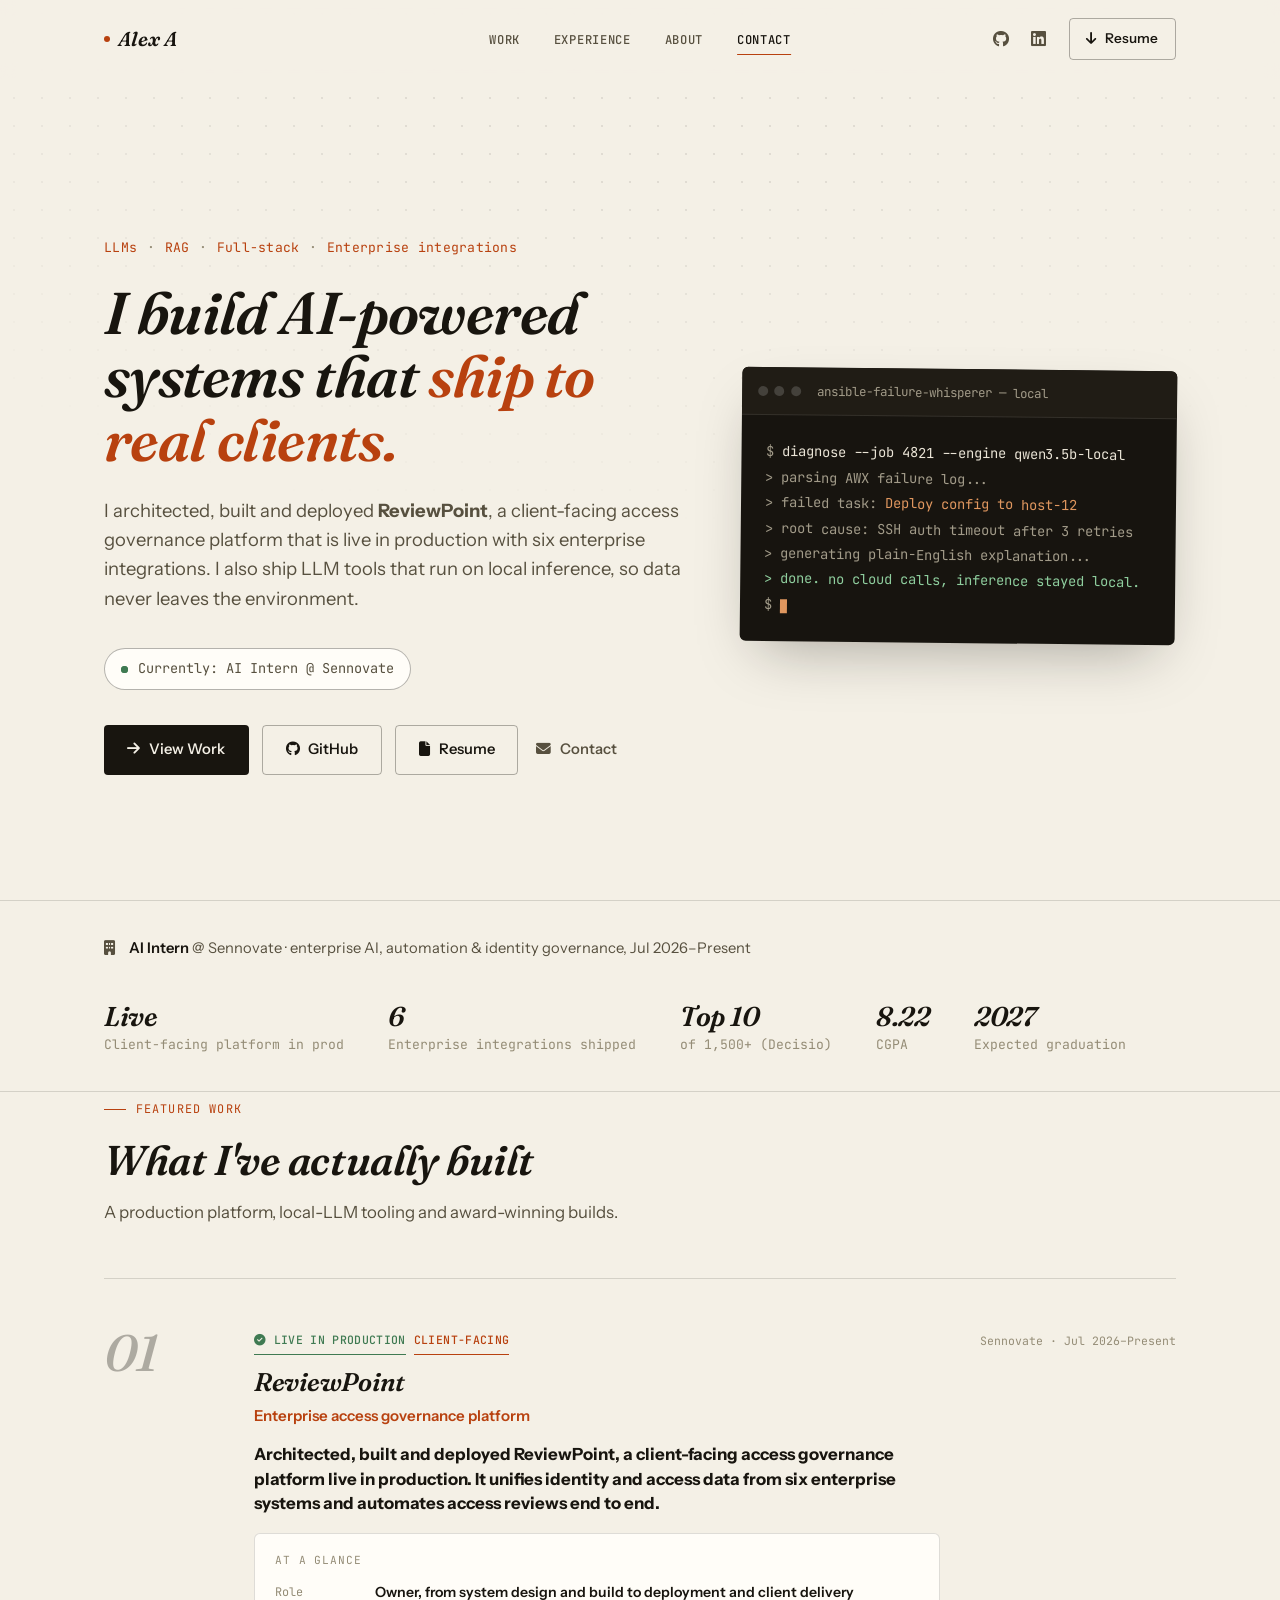
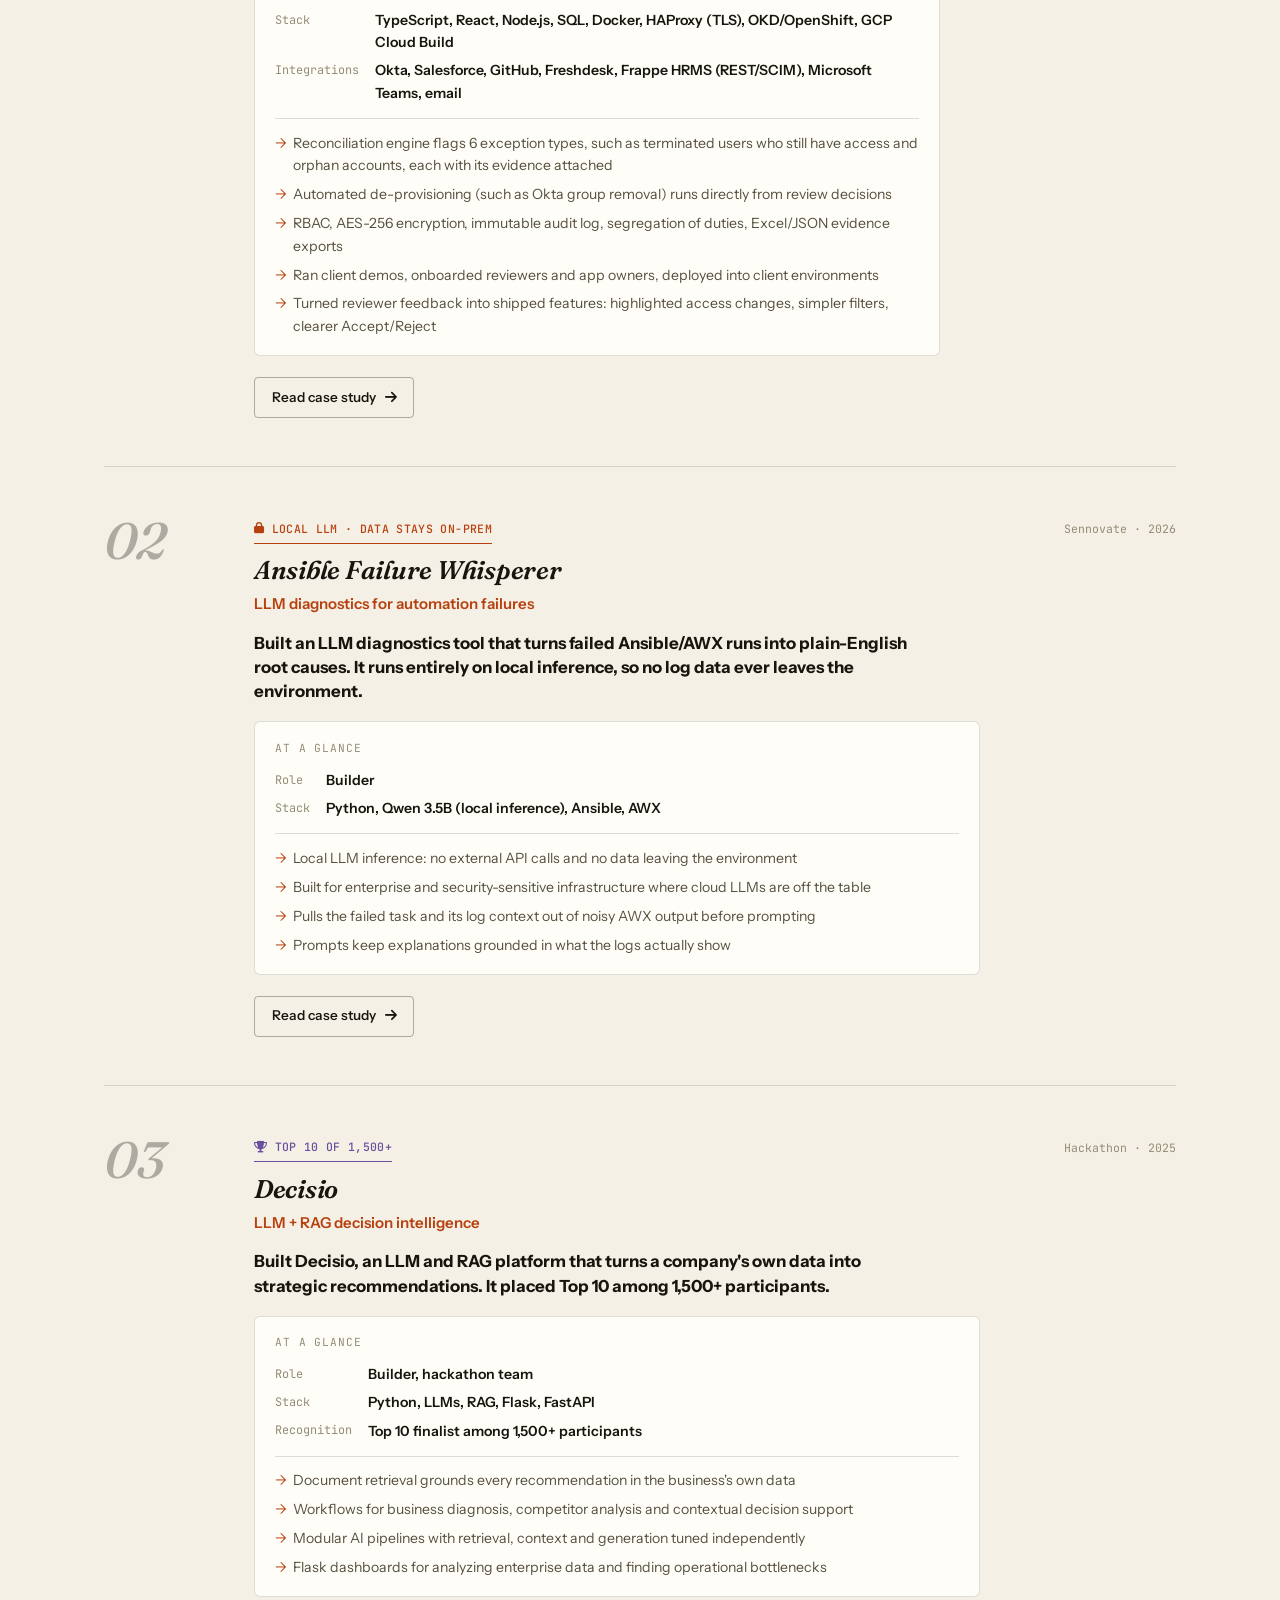
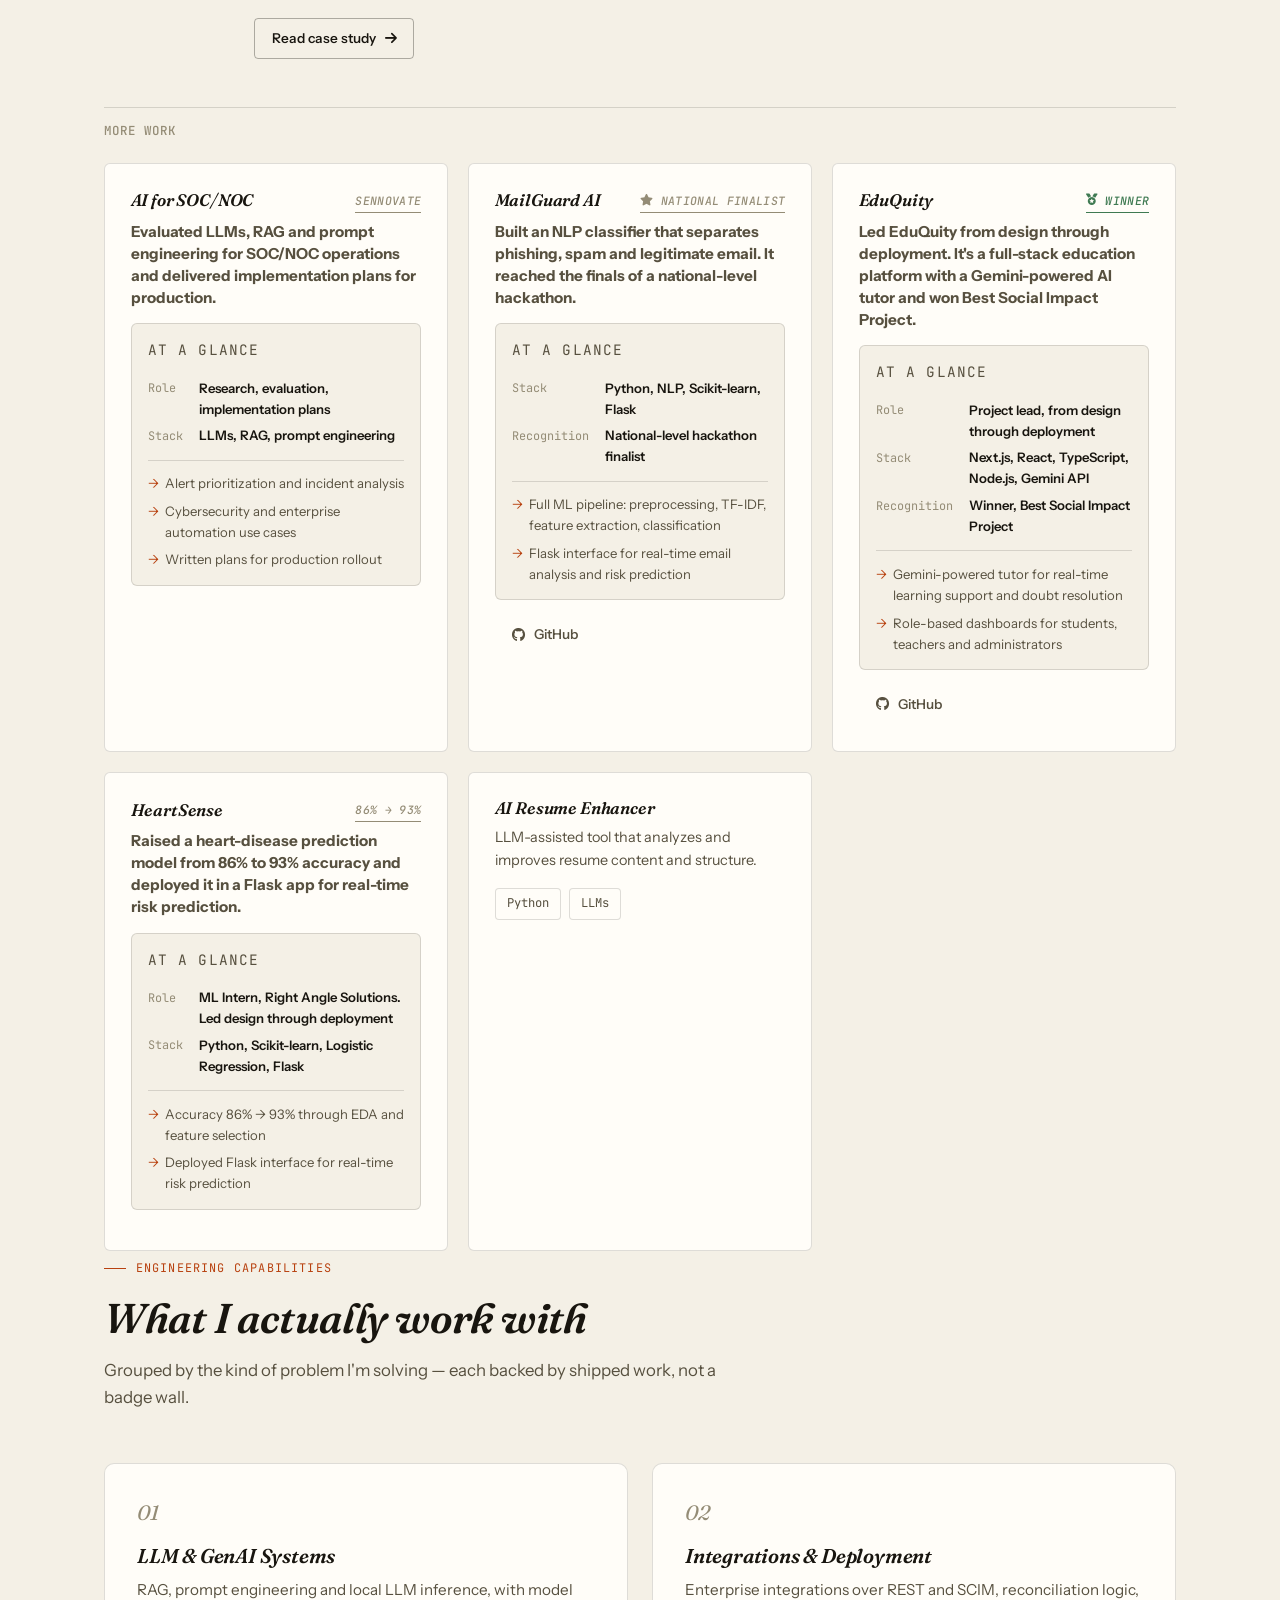
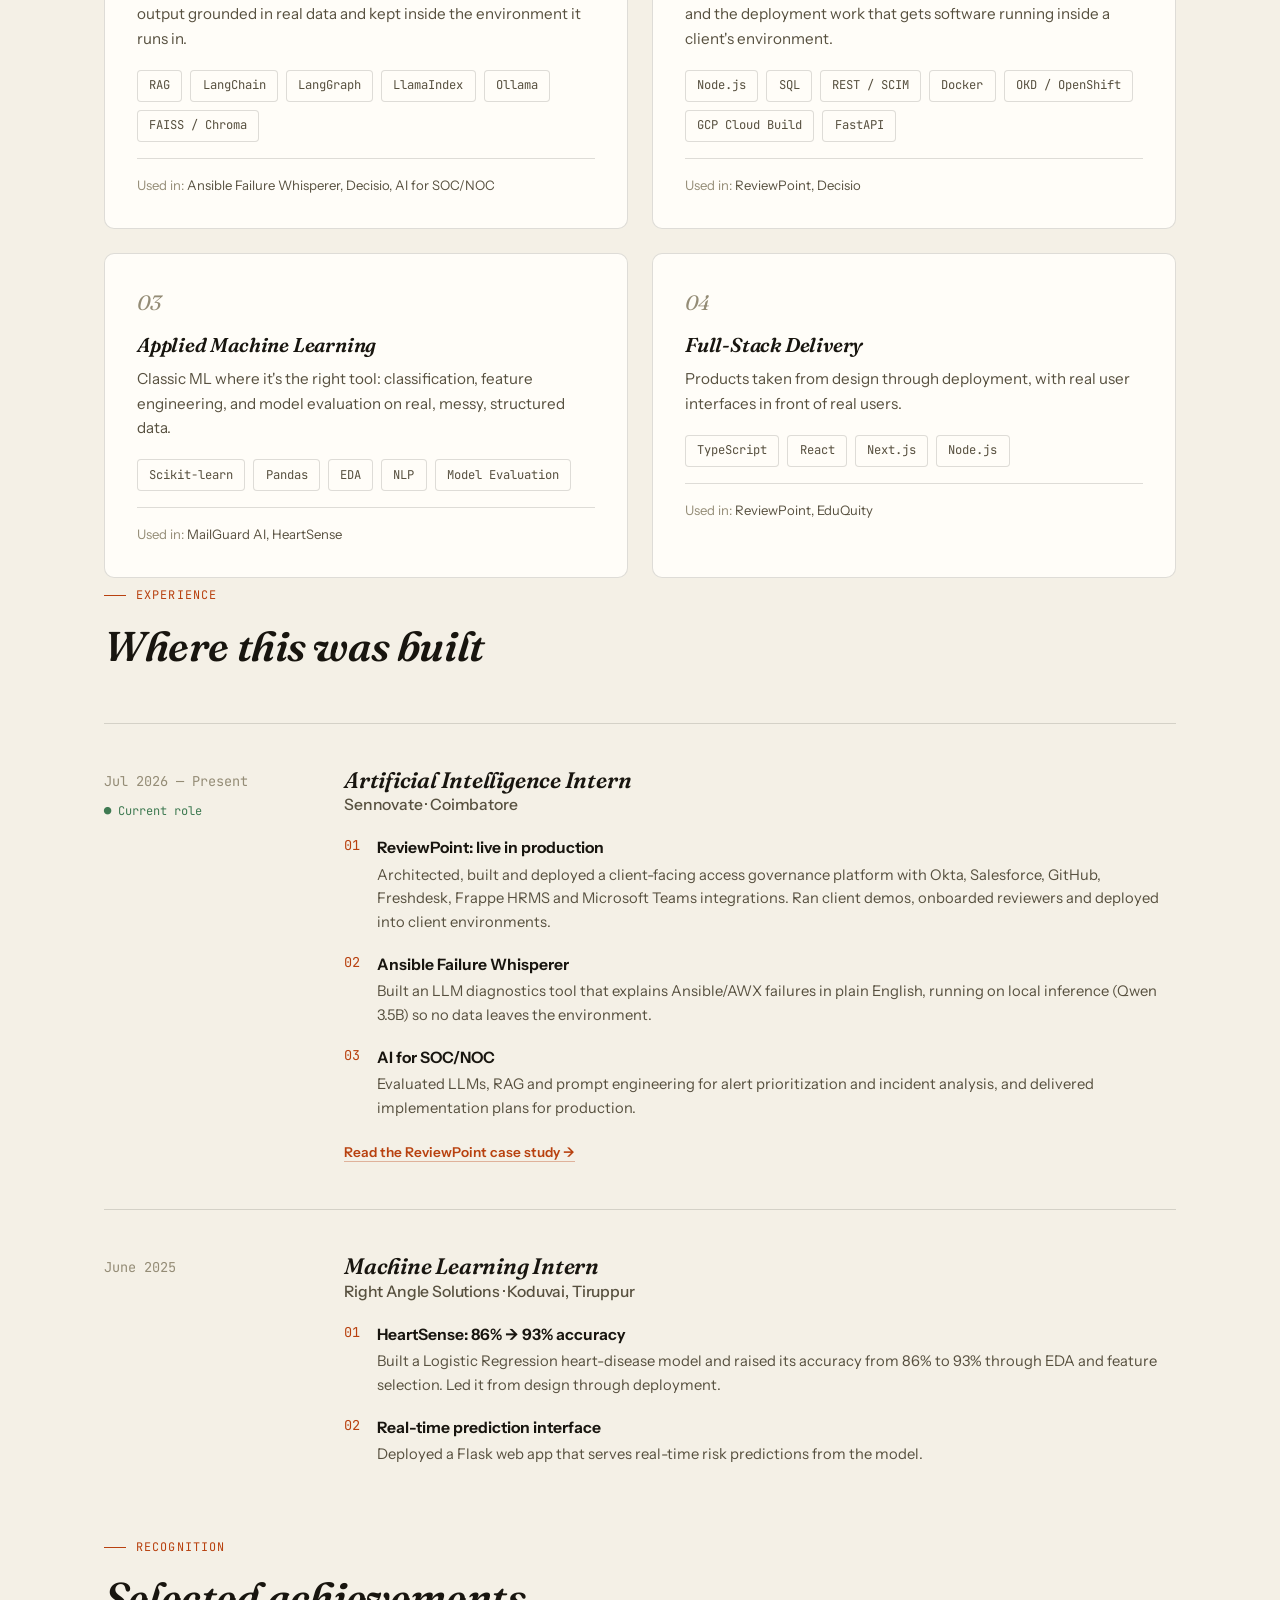
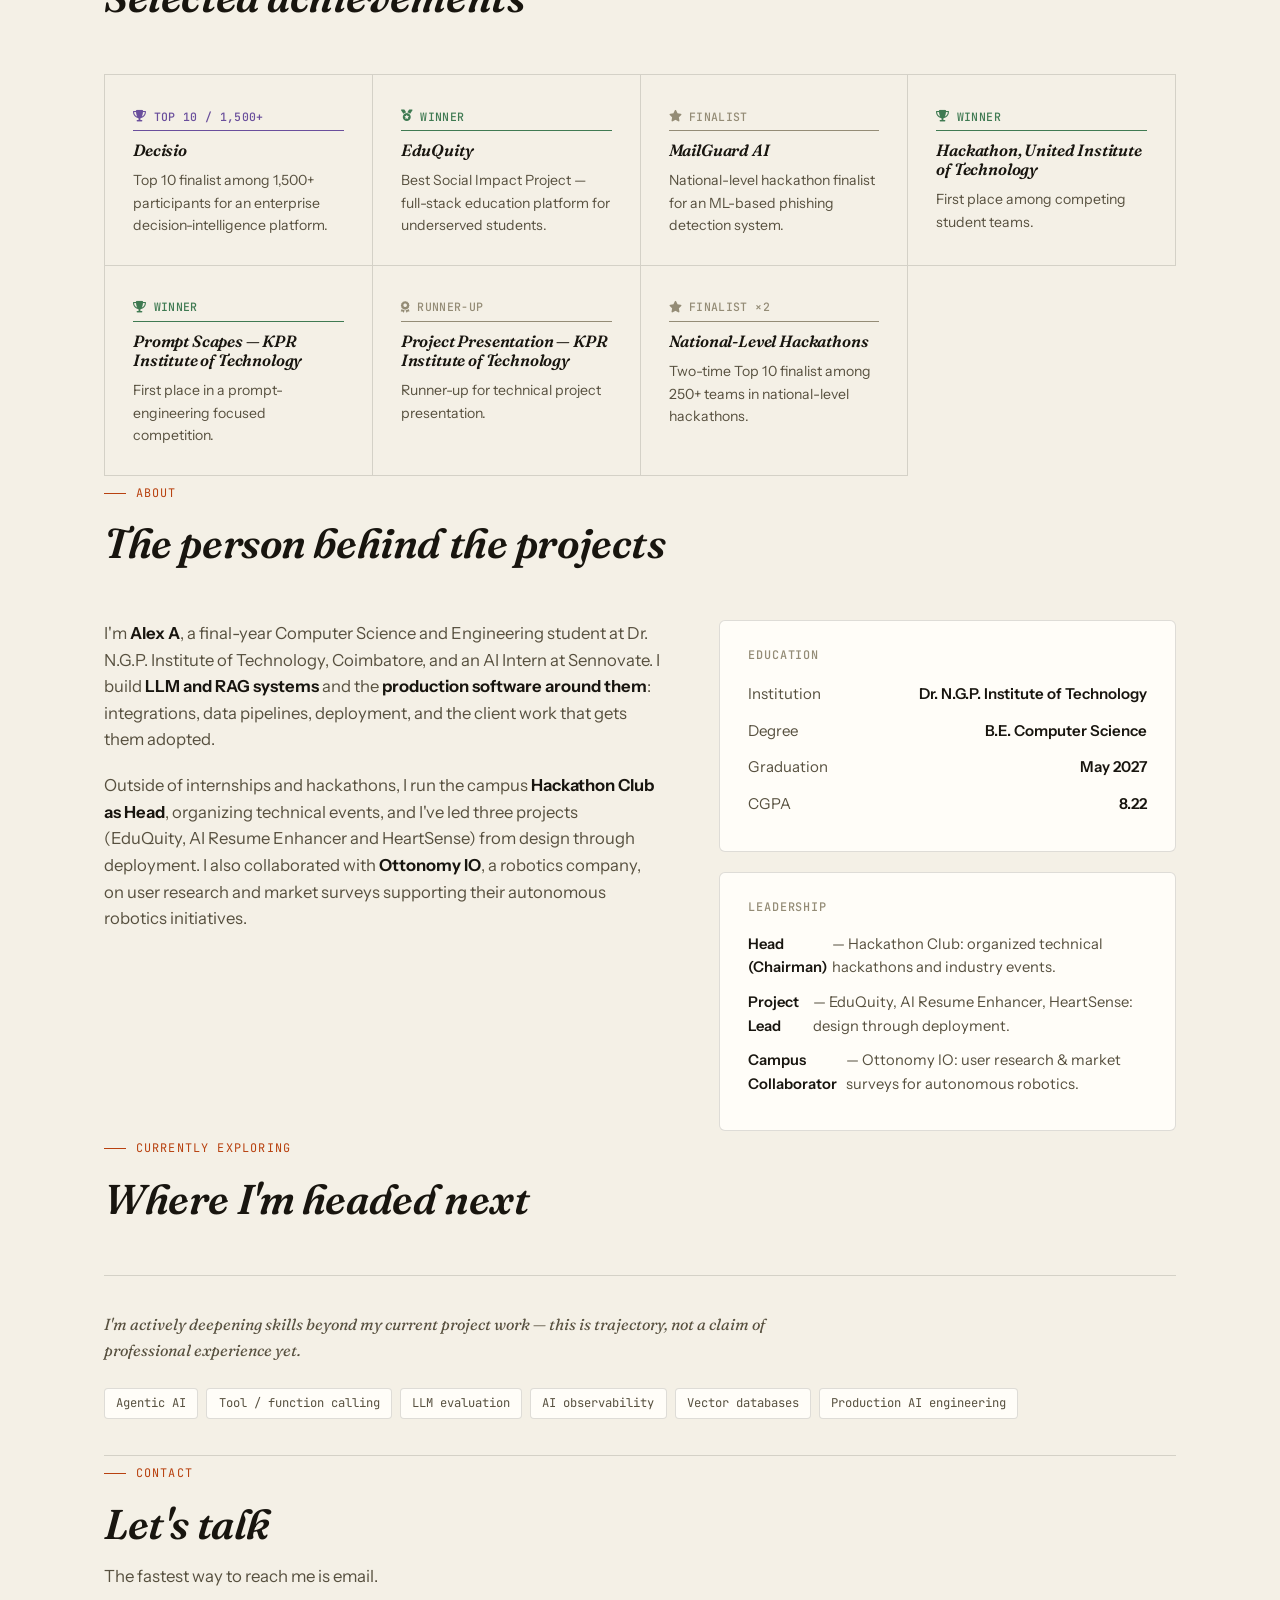
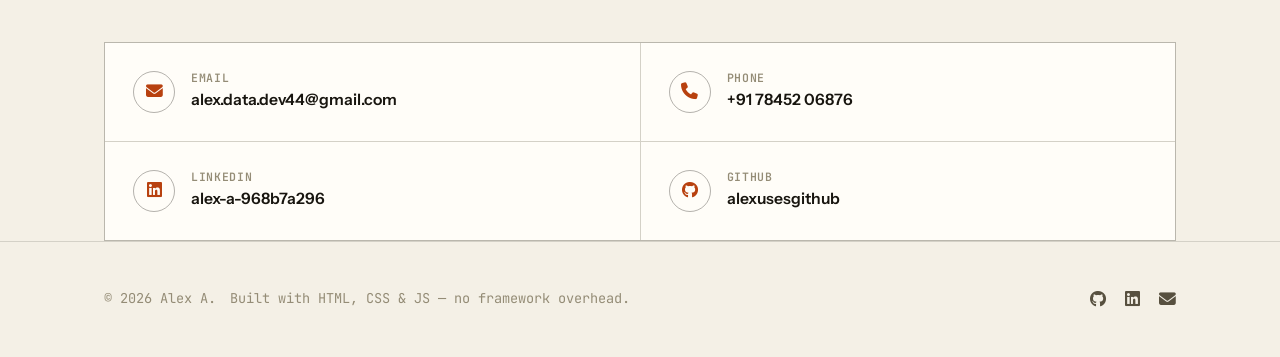
==== commit 36af4cf9: "Rewrite project content for recruiter scannability - Lead each project with a bold impact line and a" ====
--- a/index.html
+++ b/index.html
@@ -4,15 +4,15 @@
 <head>
     <meta charset="UTF-8">
     <meta name="viewport" content="width=device-width, initial-scale=1.0">
-    <title>Alex A — AI/ML Engineer | LLM, RAG & Python</title>
+    <title>Alex A — LLMs, RAG & Production Systems</title>
     <meta name="description"
-        content="Alex A is an AI/ML Engineer and final-year Computer Science student building LLM-powered applications, RAG pipelines, machine learning systems, and Python backend platforms.">
+        content="Alex A, AI Intern at Sennovate, architected, built and deployed ReviewPoint, a client-facing access governance platform live in production, and builds LLM, RAG and local-inference tools.">
 
     <!-- Open Graph -->
     <meta property="og:type" content="website">
-    <meta property="og:title" content="Alex A — AI/ML Engineer | LLM, RAG & Python">
+    <meta property="og:title" content="Alex A — LLMs, RAG & Production Systems">
     <meta property="og:description"
-        content="AI/ML Engineer building LLM-powered applications, RAG pipelines, ML systems, and Python backend platforms.">
+        content="Architected, built and deployed a production access governance platform with six enterprise integrations. Also ships LLM, RAG and local-inference tools.">
     <meta name="twitter:card" content="summary">
 
     <link rel="icon" type="image/svg+xml" href="assets/favicon.svg">
@@ -75,12 +75,12 @@
         <!-- Hero -->
         <section id="home" class="hero wrap">
             <div class="hero-content reveal">
-                <p class="hero-eyebrow">AI/ML Engineer <span class="sep">·</span> Python <span class="sep">·</span>
-                    LLMs <span class="sep">·</span> RAG</p>
-                <h1>I build AI-powered systems that <span class="accent-text">solve real problems.</span></h1>
-                <p class="hero-desc">Final-year Computer Science student and AI Engineer building LLM-powered
-                    applications, ML systems, enterprise automation, and the backend platforms that hold them
-                    together.</p>
+                <p class="hero-eyebrow">LLMs <span class="sep">·</span> RAG <span class="sep">·</span>
+                    Full-stack <span class="sep">·</span> Enterprise integrations</p>
+                <h1>I build AI-powered systems that <span class="accent-text">ship to real clients.</span></h1>
+                <p class="hero-desc">I architected, built and deployed <strong>ReviewPoint</strong>, a client-facing
+                    access governance platform that is live in production with six enterprise integrations. I also
+                    ship LLM tools that run on local inference, so data never leaves the environment.</p>
                 <div class="hero-role"><span class="pulse"></span> Currently: AI Intern @ Sennovate</div>
                 <div class="hero-buttons">
                     <a href="#work" class="btn btn-primary"><i class="fa-solid fa-arrow-right"></i> View Work</a>
@@ -104,7 +104,7 @@
                         <div class="out">&gt; failed task: <span class="accent">Deploy config to host-12</span></div>
                         <div class="out">&gt; root cause: SSH auth timeout after 3 retries</div>
                         <div class="out">&gt; generating plain-English explanation...</div>
-                        <div class="ok">&gt; done in 1.2s — no cloud calls, inference stayed local.</div>
+                        <div class="ok">&gt; done. no cloud calls, inference stayed local.</div>
                         <div><span class="prompt">$</span> <span class="cur"></span></div>
                     </div>
                 </div>
@@ -116,17 +116,21 @@
             <div class="wrap">
                 <div class="cred-role">
                     <i class="fa-solid fa-building" style="color: var(--text-tertiary);"></i>
-                    <span><strong>AI Intern</strong> @ Sennovate — enterprise AI, automation & identity governance,
+                    <span><strong>AI Intern</strong> @ Sennovate · enterprise AI, automation & identity governance,
                         Jul 2026–Present</span>
                 </div>
                 <div class="cred-stats">
                     <div class="cred-stat">
-                        <h3>3</h3>
-                        <p>Flagship AI/ML systems</p>
+                        <h3>Live</h3>
+                        <p>Client-facing platform in prod</p>
                     </div>
                     <div class="cred-stat">
-                        <h3>4×</h3>
-                        <p>Hackathon top finishes</p>
+                        <h3>6</h3>
+                        <p>Enterprise integrations shipped</p>
+                    </div>
+                    <div class="cred-stat">
+                        <h3>Top 10</h3>
+                        <p>of 1,500+ (Decisio)</p>
                     </div>
                     <div class="cred-stat">
                         <h3>8.22</h3>
@@ -145,28 +149,38 @@
             <div class="section-head reveal">
                 <p class="eyebrow">Featured Work</p>
                 <h2 class="section-title">What I've actually built</h2>
-                <p class="section-sub">Three systems that best represent how I work: real problems, real
-                    architecture, honest tradeoffs.</p>
+                <p class="section-sub">A production platform, local-LLM tooling and award-winning builds.</p>
             </div>
 
             <div class="feature-list">
-                <!-- 01 Access Governance -->
+                <!-- 01 ReviewPoint -->
                 <article class="feature-card reveal">
                     <div class="feature-index">01</div>
                     <div class="feature-body">
-                        <h3>Enterprise Access Governance Platform</h3>
-                        <p class="feature-tagline">Reconciling identity, account, application & entitlement data to
-                            answer: who has access, and should they?</p>
-                        <p class="feature-desc">Enterprises accumulate access across dozens of systems until nobody
-                            can say with confidence who can reach what. I designed and built a governance platform
-                            that ingests identity, account, application and entitlement data into one model, runs a
-                            reconciliation engine to surface risky access, and supports the full User Access Review
-                            workflow from exception to remediation.</p>
-                        <div class="feature-meta">
-                            <span class="chip">Python</span>
-                            <span class="chip">Reconciliation Engine</span>
-                            <span class="chip">Data Modeling</span>
-                            <span class="chip">Identity Governance</span>
+                        <div class="proj-awards">
+                            <span class="badge badge-emerald"><i class="fa-solid fa-circle-check"></i> Live in production</span>
+                            <span class="badge badge-accent">Client-facing</span>
+                        </div>
+                        <h3>ReviewPoint</h3>
+                        <p class="feature-tagline">Enterprise access governance platform</p>
+                        <p class="lead-line">Architected, built and deployed ReviewPoint, a client-facing access
+                            governance platform live in production. It unifies identity and access data from six
+                            enterprise systems and automates access reviews end to end.</p>
+                        <div class="glance">
+                            <p class="glance-title">At a glance</p>
+                            <dl>
+                                <dt>Role</dt><dd>Owner, from system design and build to deployment and client delivery</dd>
+                                <dt>Stack</dt><dd>TypeScript, React, Node.js, SQL, Docker, HAProxy (TLS), OKD/OpenShift, GCP Cloud Build</dd>
+                                <dt>Integrations</dt><dd>Okta, Salesforce, GitHub, Freshdesk, Frappe HRMS (REST/SCIM), Microsoft Teams, email</dd>
+                            </dl>
+                            <ul>
+                                <li>Reconciliation engine flags 6 exception types, such as terminated users who still
+                                    have access and orphan accounts, each with its evidence attached</li>
+                                <li>Automated de-provisioning (such as Okta group removal) runs directly from review decisions</li>
+                                <li>RBAC, AES-256 encryption, immutable audit log, segregation of duties, Excel/JSON evidence exports</li>
+                                <li>Ran client demos, onboarded reviewers and app owners, deployed into client environments</li>
+                                <li>Turned reviewer feedback into shipped features: highlighted access changes, simpler filters, clearer Accept/Reject</li>
+                            </ul>
                         </div>
                         <div class="feature-actions">
                             <a href="projects/access-governance.html" class="btn btn-outline btn-sm">Read case study
@@ -174,8 +188,7 @@
                         </div>
                     </div>
                     <div class="feature-aside">
-                        <span class="badge badge-amber">Prototype · Sanitized data</span>
-                        <span class="feature-status">Sennovate — 2026</span>
+                        <span class="feature-status">Sennovate · Jul 2026–Present</span>
                     </div>
                 </article>
 
@@ -183,18 +196,26 @@
                 <article class="feature-card reveal">
                     <div class="feature-index">02</div>
                     <div class="feature-body">
+                        <div class="proj-awards">
+                            <span class="badge badge-accent"><i class="fa-solid fa-lock"></i> Local LLM · data stays on-prem</span>
+                        </div>
                         <h3>Ansible Failure Whisperer</h3>
-                        <p class="feature-tagline">LLM-powered diagnostics that turn cryptic AWX failure logs into
-                            plain-English root causes.</p>
-                        <p class="feature-desc">Ansible/AWX failures bury the actual cause in walls of log output that
-                            take engineers real time to parse. I built a diagnostics tool that feeds failure output
-                            through a local LLM (Qwen 3.5B) and returns a clear explanation of what broke and why —
-                            with inference running on-prem, not in the cloud.</p>
-                        <div class="feature-meta">
-                            <span class="chip">Python</span>
-                            <span class="chip">Local LLM Inference</span>
-                            <span class="chip">Qwen 3.5B</span>
-                            <span class="chip">Ansible / AWX</span>
+                        <p class="feature-tagline">LLM diagnostics for automation failures</p>
+                        <p class="lead-line">Built an LLM diagnostics tool that turns failed Ansible/AWX runs into
+                            plain-English root causes. It runs entirely on local inference, so no log data ever
+                            leaves the environment.</p>
+                        <div class="glance">
+                            <p class="glance-title">At a glance</p>
+                            <dl>
+                                <dt>Role</dt><dd>Builder</dd>
+                                <dt>Stack</dt><dd>Python, Qwen 3.5B (local inference), Ansible, AWX</dd>
+                            </dl>
+                            <ul>
+                                <li>Local LLM inference: no external API calls and no data leaving the environment</li>
+                                <li>Built for enterprise and security-sensitive infrastructure where cloud LLMs are off the table</li>
+                                <li>Pulls the failed task and its log context out of noisy AWX output before prompting</li>
+                                <li>Prompts keep explanations grounded in what the logs actually show</li>
+                            </ul>
                         </div>
                         <div class="feature-actions">
                             <a href="projects/ansible-failure-whisperer.html" class="btn btn-outline btn-sm">Read
@@ -202,8 +223,7 @@
                         </div>
                     </div>
                     <div class="feature-aside">
-                        <span class="badge badge-accent">Internal tool</span>
-                        <span class="feature-status">Sennovate — 2026</span>
+                        <span class="feature-status">Sennovate · 2026</span>
                     </div>
                 </article>
 
@@ -211,18 +231,26 @@
                 <article class="feature-card reveal">
                     <div class="feature-index">03</div>
                     <div class="feature-body">
+                        <div class="proj-awards">
+                            <span class="badge badge-violet"><i class="fa-solid fa-trophy"></i> Top 10 of 1,500+</span>
+                        </div>
                         <h3>Decisio</h3>
-                        <p class="feature-tagline">A RAG-powered decision-intelligence platform that grounds LLM
-                            recommendations in real business documents.</p>
-                        <p class="feature-desc">Business teams have data and documents scattered everywhere, but
-                            turning that into an actual recommendation is manual and slow. Decisio retrieves the
-                            relevant context — business documents, competitor data — and grounds an LLM's reasoning in
-                            it, producing decision support that's specific to the business, not generic advice.</p>
-                        <div class="feature-meta">
-                            <span class="chip">Python</span>
-                            <span class="chip">RAG</span>
-                            <span class="chip">FastAPI</span>
-                            <span class="chip">Flask</span>
+                        <p class="feature-tagline">LLM + RAG decision intelligence</p>
+                        <p class="lead-line">Built Decisio, an LLM and RAG platform that turns a company's own data
+                            into strategic recommendations. It placed Top 10 among 1,500+ participants.</p>
+                        <div class="glance">
+                            <p class="glance-title">At a glance</p>
+                            <dl>
+                                <dt>Role</dt><dd>Builder, hackathon team</dd>
+                                <dt>Stack</dt><dd>Python, LLMs, RAG, Flask, FastAPI</dd>
+                                <dt>Recognition</dt><dd>Top 10 finalist among 1,500+ participants</dd>
+                            </dl>
+                            <ul>
+                                <li>Document retrieval grounds every recommendation in the business's own data</li>
+                                <li>Workflows for business diagnosis, competitor analysis and contextual decision support</li>
+                                <li>Modular AI pipelines with retrieval, context and generation tuned independently</li>
+                                <li>Flask dashboards for analyzing enterprise data and finding operational bottlenecks</li>
+                            </ul>
                         </div>
                         <div class="feature-actions">
                             <a href="projects/decisio.html" class="btn btn-outline btn-sm">Read case study <i
@@ -230,8 +258,7 @@
                         </div>
                     </div>
                     <div class="feature-aside">
-                        <span class="badge badge-violet"><i class="fa-solid fa-trophy"></i> Top 10 / 1,500+</span>
-                        <span class="feature-status">Hackathon — 2025</span>
+                        <span class="feature-status">Hackathon · 2025</span>
                     </div>
                 </article>
             </div>
@@ -241,37 +268,74 @@
             </div>
             <div class="more-work-grid reveal">
                 <div class="mini-card">
-                    <h4>MailGuard AI <span class="badge badge-neutral">National Finalist</span></h4>
-                    <p>Email classifier separating phishing, spam and legitimate mail using TF-IDF and a Flask
-                        interface for real-time analysis.</p>
-                    <div class="chip-row">
-                        <span class="chip">Python</span><span class="chip">Scikit-learn</span><span
-                            class="chip">NLP</span>
-                    </div>
-                    <div style="margin-top: 1.1rem;">
-                        <a href="https://github.com/alexusesgithub/email-spam-analyser" class="btn btn-ghost btn-sm"
-                            target="_blank" rel="noopener"><i class="fa-brands fa-github"></i> GitHub</a>
+                    <h4>AI for SOC/NOC <span class="badge badge-neutral">Sennovate</span></h4>
+                    <p class="lead-line">Evaluated LLMs, RAG and prompt engineering for SOC/NOC operations and
+                        delivered implementation plans for production.</p>
+                    <div class="glance">
+                        <p class="glance-title">At a glance</p>
+                        <dl>
+                            <dt>Role</dt><dd>Research, evaluation, implementation plans</dd>
+                            <dt>Stack</dt><dd>LLMs, RAG, prompt engineering</dd>
+                        </dl>
+                        <ul>
+                            <li>Alert prioritization and incident analysis</li>
+                            <li>Cybersecurity and enterprise automation use cases</li>
+                            <li>Written plans for production rollout</li>
+                        </ul>
                     </div>
                 </div>
                 <div class="mini-card">
-                    <h4>EduQuity <span class="badge badge-neutral">Winner</span></h4>
-                    <p>Full-stack education platform with role-based dashboards and a Gemini-powered tutoring
-                        assistant. Shows I ship full-stack, not just AI.</p>
-                    <div class="chip-row">
-                        <span class="chip">Next.js</span><span class="chip">TypeScript</span><span
-                            class="chip">Gemini API</span>
-                    </div>
-                    <div style="margin-top: 1.1rem;">
-                        <a href="https://github.com/alexusesgithub/ai-education-equity-system"
-                            class="btn btn-ghost btn-sm" target="_blank" rel="noopener"><i
-                                class="fa-brands fa-github"></i> GitHub</a>
-                    </div>
+                    <h4>MailGuard AI <span class="badge badge-neutral"><i class="fa-solid fa-star"></i> National Finalist</span></h4>
+                    <p class="lead-line">Built an NLP classifier that separates phishing, spam and legitimate email.
+                        It reached the finals of a national-level hackathon.</p>
+                    <div class="glance">
+                        <p class="glance-title">At a glance</p>
+                        <dl>
+                            <dt>Stack</dt><dd>Python, NLP, Scikit-learn, Flask</dd>
+                            <dt>Recognition</dt><dd>National-level hackathon finalist</dd>
+                        </dl>
+                        <ul>
+                            <li>Full ML pipeline: preprocessing, TF-IDF, feature extraction, classification</li>
+                            <li>Flask interface for real-time email analysis and risk prediction</li>
+                        </ul>
+                    </div>
+                    <a href="https://github.com/alexusesgithub/email-spam-analyser" class="btn btn-ghost btn-sm"
+                        target="_blank" rel="noopener"><i class="fa-brands fa-github"></i> GitHub</a>
                 </div>
                 <div class="mini-card">
-                    <h4>HeartSense</h4>
-                    <p>Health risk prediction tool applying classic ML techniques to structured clinical data.</p>
-                    <div class="chip-row">
-                        <span class="chip">Python</span><span class="chip">Scikit-learn</span>
+                    <h4>EduQuity <span class="badge badge-emerald"><i class="fa-solid fa-medal"></i> Winner</span></h4>
+                    <p class="lead-line">Led EduQuity from design through deployment. It's a full-stack education
+                        platform with a Gemini-powered AI tutor and won Best Social Impact Project.</p>
+                    <div class="glance">
+                        <p class="glance-title">At a glance</p>
+                        <dl>
+                            <dt>Role</dt><dd>Project lead, from design through deployment</dd>
+                            <dt>Stack</dt><dd>Next.js, React, TypeScript, Node.js, Gemini API</dd>
+                            <dt>Recognition</dt><dd>Winner, Best Social Impact Project</dd>
+                        </dl>
+                        <ul>
+                            <li>Gemini-powered tutor for real-time learning support and doubt resolution</li>
+                            <li>Role-based dashboards for students, teachers and administrators</li>
+                        </ul>
+                    </div>
+                    <a href="https://github.com/alexusesgithub/ai-education-equity-system"
+                        class="btn btn-ghost btn-sm" target="_blank" rel="noopener"><i
+                            class="fa-brands fa-github"></i> GitHub</a>
+                </div>
+                <div class="mini-card">
+                    <h4>HeartSense <span class="badge badge-neutral">86% → 93%</span></h4>
+                    <p class="lead-line">Raised a heart-disease prediction model from 86% to 93% accuracy and
+                        deployed it in a Flask app for real-time risk prediction.</p>
+                    <div class="glance">
+                        <p class="glance-title">At a glance</p>
+                        <dl>
+                            <dt>Role</dt><dd>ML Intern, Right Angle Solutions. Led design through deployment</dd>
+                            <dt>Stack</dt><dd>Python, Scikit-learn, Logistic Regression, Flask</dd>
+                        </dl>
+                        <ul>
+                            <li>Accuracy 86% → 93% through EDA and feature selection</li>
+                            <li>Deployed Flask interface for real-time risk prediction</li>
+                        </ul>
                     </div>
                 </div>
                 <div class="mini-card">
@@ -296,27 +360,27 @@
                 <div class="capability-card reveal">
                     <div class="cap-num">01</div>
                     <h3>LLM & GenAI Systems</h3>
-                    <p>Retrieval-augmented generation, prompt engineering, and local model inference for
-                        production-adjacent use cases — grounding LLM output in real data instead of hoping it's
-                        right.</p>
+                    <p>RAG, prompt engineering and local LLM inference, with model output grounded in real data
+                        and kept inside the environment it runs in.</p>
                     <div class="chip-row">
                         <span class="chip">RAG</span><span class="chip">LangChain</span><span
                             class="chip">LangGraph</span><span class="chip">LlamaIndex</span><span
                             class="chip">Ollama</span><span class="chip">FAISS / Chroma</span>
                     </div>
-                    <div class="cap-projects">Used in: <span>Decisio, Ansible Failure Whisperer</span></div>
+                    <div class="cap-projects">Used in: <span>Ansible Failure Whisperer, Decisio, AI for SOC/NOC</span></div>
                 </div>
                 <div class="capability-card reveal">
                     <div class="cap-num">02</div>
-                    <h3>Backend & Data Systems</h3>
-                    <p>Python services and REST APIs for data-heavy problems — schema design, reconciliation logic,
-                        and the unglamorous plumbing that makes AI features actually usable.</p>
+                    <h3>Integrations & Deployment</h3>
+                    <p>Enterprise integrations over REST and SCIM, reconciliation logic, and the deployment work
+                        that gets software running inside a client's environment.</p>
                     <div class="chip-row">
-                        <span class="chip">FastAPI</span><span class="chip">Flask</span><span
-                            class="chip">REST APIs</span><span class="chip">SQL</span><span
-                            class="chip">Spring Boot</span>
-                    </div>
-                    <div class="cap-projects">Used in: <span>Access Governance Platform, Decisio</span></div>
+                        <span class="chip">Node.js</span><span class="chip">SQL</span><span
+                            class="chip">REST / SCIM</span><span class="chip">Docker</span><span
+                            class="chip">OKD / OpenShift</span><span class="chip">GCP Cloud Build</span><span
+                            class="chip">FastAPI</span>
+                    </div>
+                    <div class="cap-projects">Used in: <span>ReviewPoint, Decisio</span></div>
                 </div>
                 <div class="capability-card reveal">
                     <div class="cap-num">03</div>
@@ -328,19 +392,18 @@
                             class="chip">EDA</span><span class="chip">NLP</span><span
                             class="chip">Model Evaluation</span>
                     </div>
-                    <div class="cap-projects">Used in: <span>MailGuard AI, Heart Disease Prediction</span></div>
+                    <div class="cap-projects">Used in: <span>MailGuard AI, HeartSense</span></div>
                 </div>
                 <div class="capability-card reveal">
                     <div class="cap-num">04</div>
                     <h3>Full-Stack Delivery</h3>
-                    <p>I can take a product from design through deployment when the problem calls for a real user
-                        interface, not just a model.</p>
+                    <p>Products taken from design through deployment, with real user interfaces in front of real
+                        users.</p>
                     <div class="chip-row">
-                        <span class="chip">React</span><span class="chip">Next.js</span><span
-                            class="chip">TypeScript</span><span class="chip">Node.js</span><span
-                            class="chip">Tailwind</span>
-                    </div>
-                    <div class="cap-projects">Used in: <span>EduQuity</span></div>
+                        <span class="chip">TypeScript</span><span class="chip">React</span><span
+                            class="chip">Next.js</span><span class="chip">Node.js</span>
+                    </div>
+                    <div class="cap-projects">Used in: <span>ReviewPoint, EduQuity</span></div>
                 </div>
             </div>
         </section>
@@ -364,31 +427,32 @@
                             <div class="timeline-highlight">
                                 <span class="num">01</span>
                                 <div>
-                                    <strong>Ansible Failure Whisperer</strong>
-                                    <p>Built an LLM-based diagnostics tool that analyzes Ansible/AWX automation
-                                        failures using local inference (Qwen 3.5B) and generates plain-English
-                                        explanations of root causes.</p>
+                                    <strong>ReviewPoint: live in production</strong>
+                                    <p>Architected, built and deployed a client-facing access governance platform
+                                        with Okta, Salesforce, GitHub, Freshdesk, Frappe HRMS and Microsoft Teams
+                                        integrations. Ran client demos, onboarded reviewers and deployed into client
+                                        environments.</p>
                                 </div>
                             </div>
                             <div class="timeline-highlight">
                                 <span class="num">02</span>
                                 <div>
-                                    <strong>Enterprise Access Governance Platform</strong>
-                                    <p>Designed a User Access Review platform consolidating application, identity,
-                                        account and entitlement data into a unified inventory, with reconciliation,
-                                        KPI analytics, and review/remediation workflows.</p>
+                                    <strong>Ansible Failure Whisperer</strong>
+                                    <p>Built an LLM diagnostics tool that explains Ansible/AWX failures in plain
+                                        English, running on local inference (Qwen 3.5B) so no data leaves the
+                                        environment.</p>
                                 </div>
                             </div>
                             <div class="timeline-highlight">
                                 <span class="num">03</span>
                                 <div>
-                                    <strong>AI research & evaluation</strong>
-                                    <p>Evaluated LLMs, RAG, and prompt engineering approaches for cybersecurity,
-                                        SOC/NOC, and enterprise automation use cases.</p>
+                                    <strong>AI for SOC/NOC</strong>
+                                    <p>Evaluated LLMs, RAG and prompt engineering for alert prioritization and
+                                        incident analysis, and delivered implementation plans for production.</p>
                                 </div>
                             </div>
                         </div>
-                        <a href="projects/access-governance.html" class="case-link">View the Access Governance case
+                        <a href="projects/access-governance.html" class="case-link">Read the ReviewPoint case
                             study →</a>
                     </div>
                 </div>
@@ -401,17 +465,18 @@
                             <div class="timeline-highlight">
                                 <span class="num">01</span>
                                 <div>
-                                    <strong>Heart disease prediction model</strong>
-                                    <p>Built a Logistic Regression model and improved accuracy from 86% to 93%
-                                        through exploratory data analysis and feature selection optimization.</p>
+                                    <strong>HeartSense: 86% → 93% accuracy</strong>
+                                    <p>Built a Logistic Regression heart-disease model and raised its accuracy from
+                                        86% to 93% through EDA and feature selection. Led it from design through
+                                        deployment.</p>
                                 </div>
                             </div>
                             <div class="timeline-highlight">
                                 <span class="num">02</span>
                                 <div>
                                     <strong>Real-time prediction interface</strong>
-                                    <p>Developed and deployed a Flask web application for real-time risk prediction
-                                        from the trained model.</p>
+                                    <p>Deployed a Flask web app that serves real-time risk predictions from the
+                                        model.</p>
                                 </div>
                             </div>
                         </div>
@@ -460,7 +525,7 @@
                 <div class="recognition-card reveal">
                     <span class="badge badge-neutral"><i class="fa-solid fa-star"></i> Finalist ×2</span>
                     <h4>National-Level Hackathons</h4>
-                    <p>Two-time top 10 finalist across separate national hackathons.</p>
+                    <p>Two-time Top 10 finalist among 250+ teams in national-level hackathons.</p>
                 </div>
             </div>
         </section>
@@ -474,17 +539,14 @@
             <div class="about-grid">
                 <div class="about-text reveal">
                     <p>I'm <strong>Alex A</strong>, a final-year Computer Science and Engineering student at Dr.
-                        N.G.P. Institute of Technology, Coimbatore. My strongest technical identity is
-                        <strong>Python, AI/ML, LLMs, RAG, and the backend engineering</strong> that surrounds them —
-                        I'm not just prompting models, I'm building the systems around them: data pipelines, APIs,
-                        reconciliation logic, and evaluation.</p>
+                        N.G.P. Institute of Technology, Coimbatore, and an AI Intern at Sennovate. I build
+                        <strong>LLM and RAG systems</strong> and the <strong>production software around them</strong>:
+                        integrations, data pipelines, deployment, and the client work that gets them adopted.</p>
                     <p>Outside of internships and hackathons, I run the campus <strong>Hackathon Club as Head</strong>,
-                        organizing technical events, and I've led three student projects — EduQuity, AI Resume
-                        Enhancer, and HeartSense — from design through deployment. I also collaborated with
+                        organizing technical events, and I've led three projects (EduQuity, AI Resume
+                        Enhancer and HeartSense) from design through deployment. I also collaborated with
                         <strong>Ottonomy IO</strong>, a robotics company, on user research and market surveys
                         supporting their autonomous robotics initiatives.</p>
-                    <p>I'm looking for AI/ML Engineer, GenAI Engineer, or Applied AI Engineer roles — with Python
-                        backend and software engineering as a strong secondary direction.</p>
                 </div>
                 <div class="about-side reveal">
                     <div class="about-card">
@@ -524,7 +586,6 @@
                     <span class="chip">LLM evaluation</span>
                     <span class="chip">AI observability</span>
                     <span class="chip">Vector databases</span>
-                    <span class="chip">Cloud deployment (GCP)</span>
                     <span class="chip">Production AI engineering</span>
                 </div>
             </div>
@@ -535,8 +596,7 @@
             <div class="section-head reveal">
                 <p class="eyebrow">Contact</p>
                 <h2 class="section-title">Let's talk</h2>
-                <p class="section-sub">Open to AI/ML Engineer, GenAI Engineer, and Python backend roles. The fastest
-                    way to reach me is email.</p>
+                <p class="section-sub">The fastest way to reach me is email.</p>
             </div>
             <div class="contact-grid reveal">
                 <a href="mailto:alex.data.dev44@gmail.com" class="contact-card">
--- a/style.css
+++ b/style.css
@@ -844,3 +844,28 @@
   .cs-body { grid-template-columns: 1fr; gap: 2rem; }
   .cs-toc { position: static; flex-direction: row; flex-wrap: wrap; }
 }
+
+/* ===== Project lead line + "At a glance" box ===== */
+.proj-awards { display: flex; flex-wrap: wrap; gap: 0.5rem; margin-bottom: 0.8rem; }
+.lead-line { font-weight: 700; color: var(--ink); font-size: 1.05rem; line-height: 1.45; margin-bottom: 1.1rem; max-width: 62ch; }
+.cs-hero .lead-line { font-size: 1.2rem; max-width: 60ch; }
+.mini-card .lead-line { font-size: 0.95rem; margin-bottom: 0.9rem; }
+
+.glance { background: var(--surface); border: 1px solid var(--line); border-radius: var(--radius-md); padding: 1.1rem 1.25rem; margin-bottom: 1.3rem; max-width: 66ch; }
+.glance-title { font-family: var(--font-mono); font-size: 0.7rem; text-transform: uppercase; letter-spacing: 0.08em; color: var(--ink-faint); margin-bottom: 0.7rem; }
+.glance dl { display: grid; grid-template-columns: max-content minmax(0, 1fr); gap: 0.35rem 1rem; font-size: 0.88rem; margin-bottom: 0.85rem; }
+.glance dt { font-family: var(--font-mono); font-size: 0.74rem; color: var(--ink-faint); padding-top: 0.12rem; }
+.glance dd { color: var(--ink); font-weight: 600; min-width: 0; }
+.glance ul { display: flex; flex-direction: column; gap: 0.4rem; border-top: 1px solid var(--line); padding-top: 0.8rem; }
+.glance ul li { position: relative; padding-left: 1.1rem; color: var(--ink-soft); font-size: 0.88rem; }
+.glance ul li::before { content: '→'; position: absolute; left: 0; color: var(--accent); }
+.cs-hero .glance { max-width: 760px; margin-top: 0.5rem; }
+.mini-card .glance { padding: 0.9rem 1rem; background: var(--bg); margin-bottom: 0.9rem; }
+.mini-card .glance dl, .mini-card .glance ul li { font-size: 0.82rem; }
+
+.footnote { font-size: 0.78rem; color: var(--ink-faint); font-family: var(--font-mono); margin-top: 0.8rem; }
+
+@media (max-width: 520px) {
+  .glance dl { grid-template-columns: 1fr; gap: 0.1rem; }
+  .glance dd { margin-bottom: 0.45rem; }
+}
